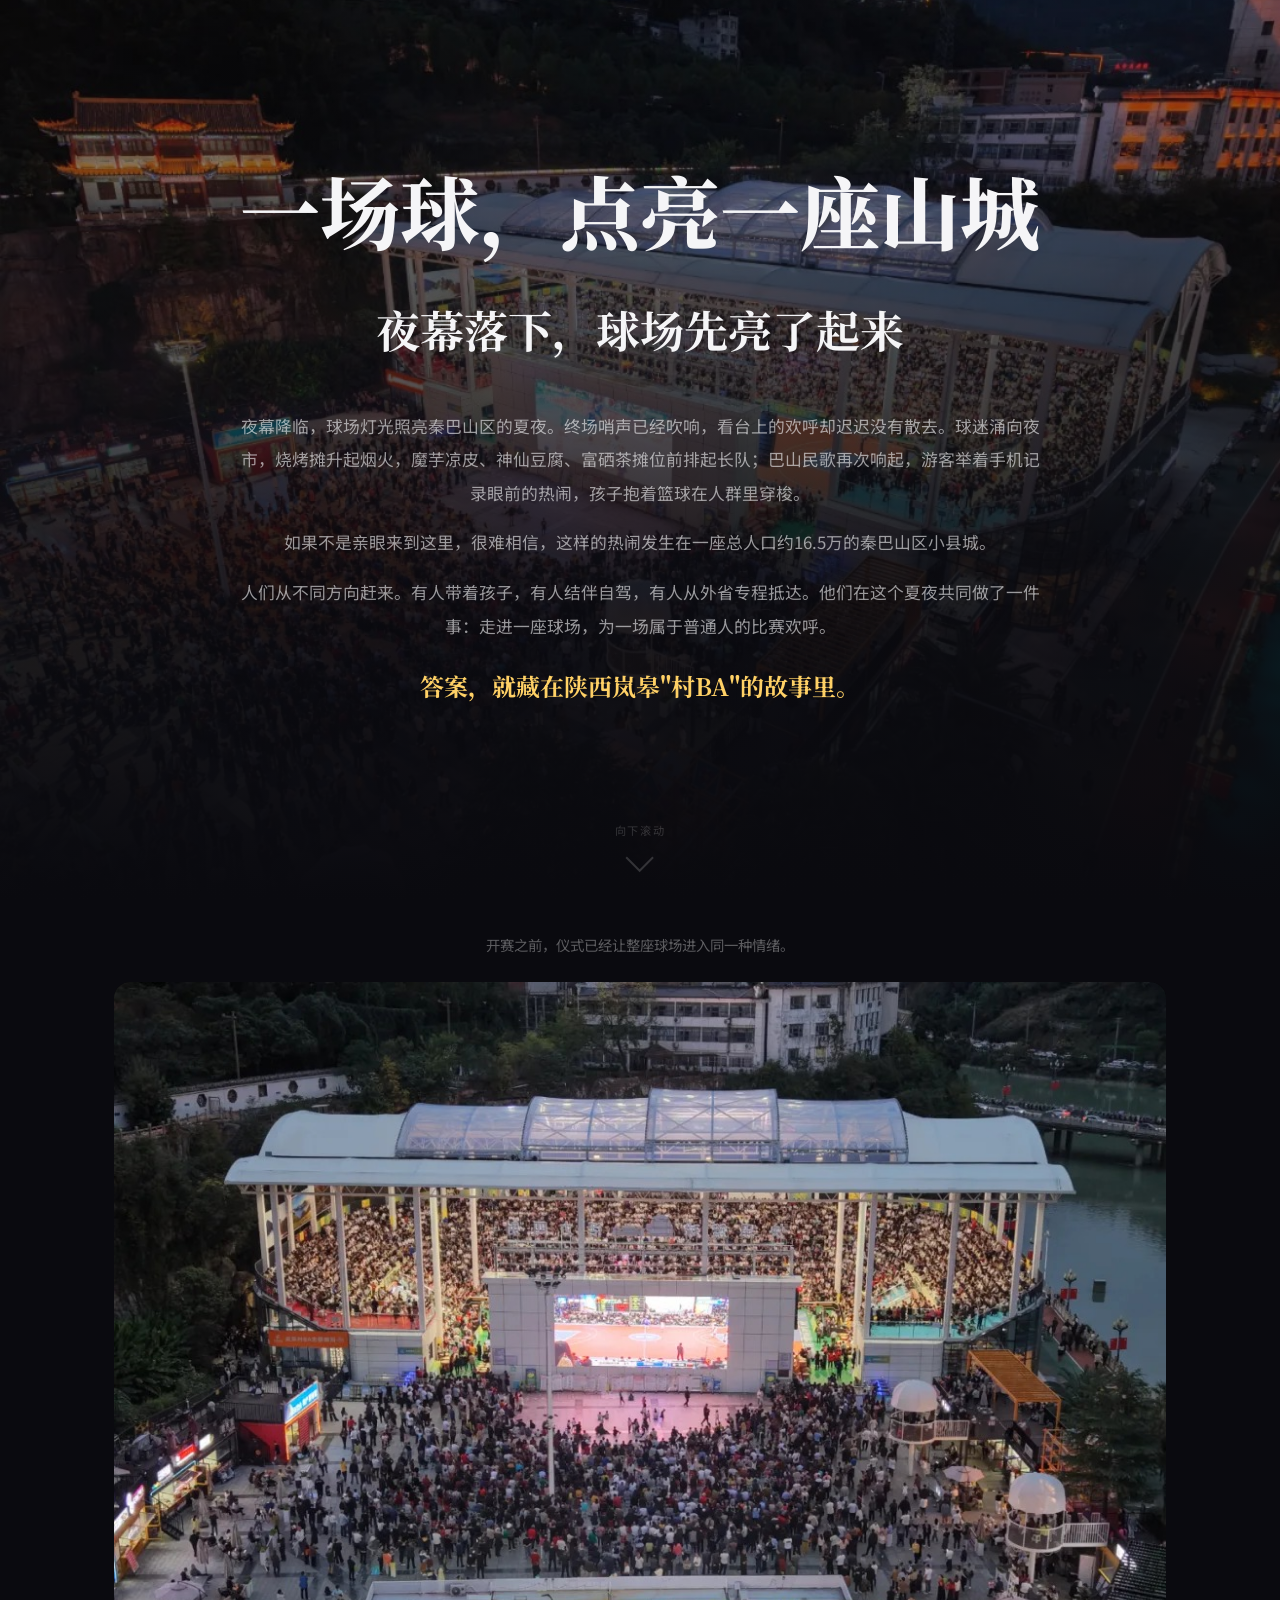
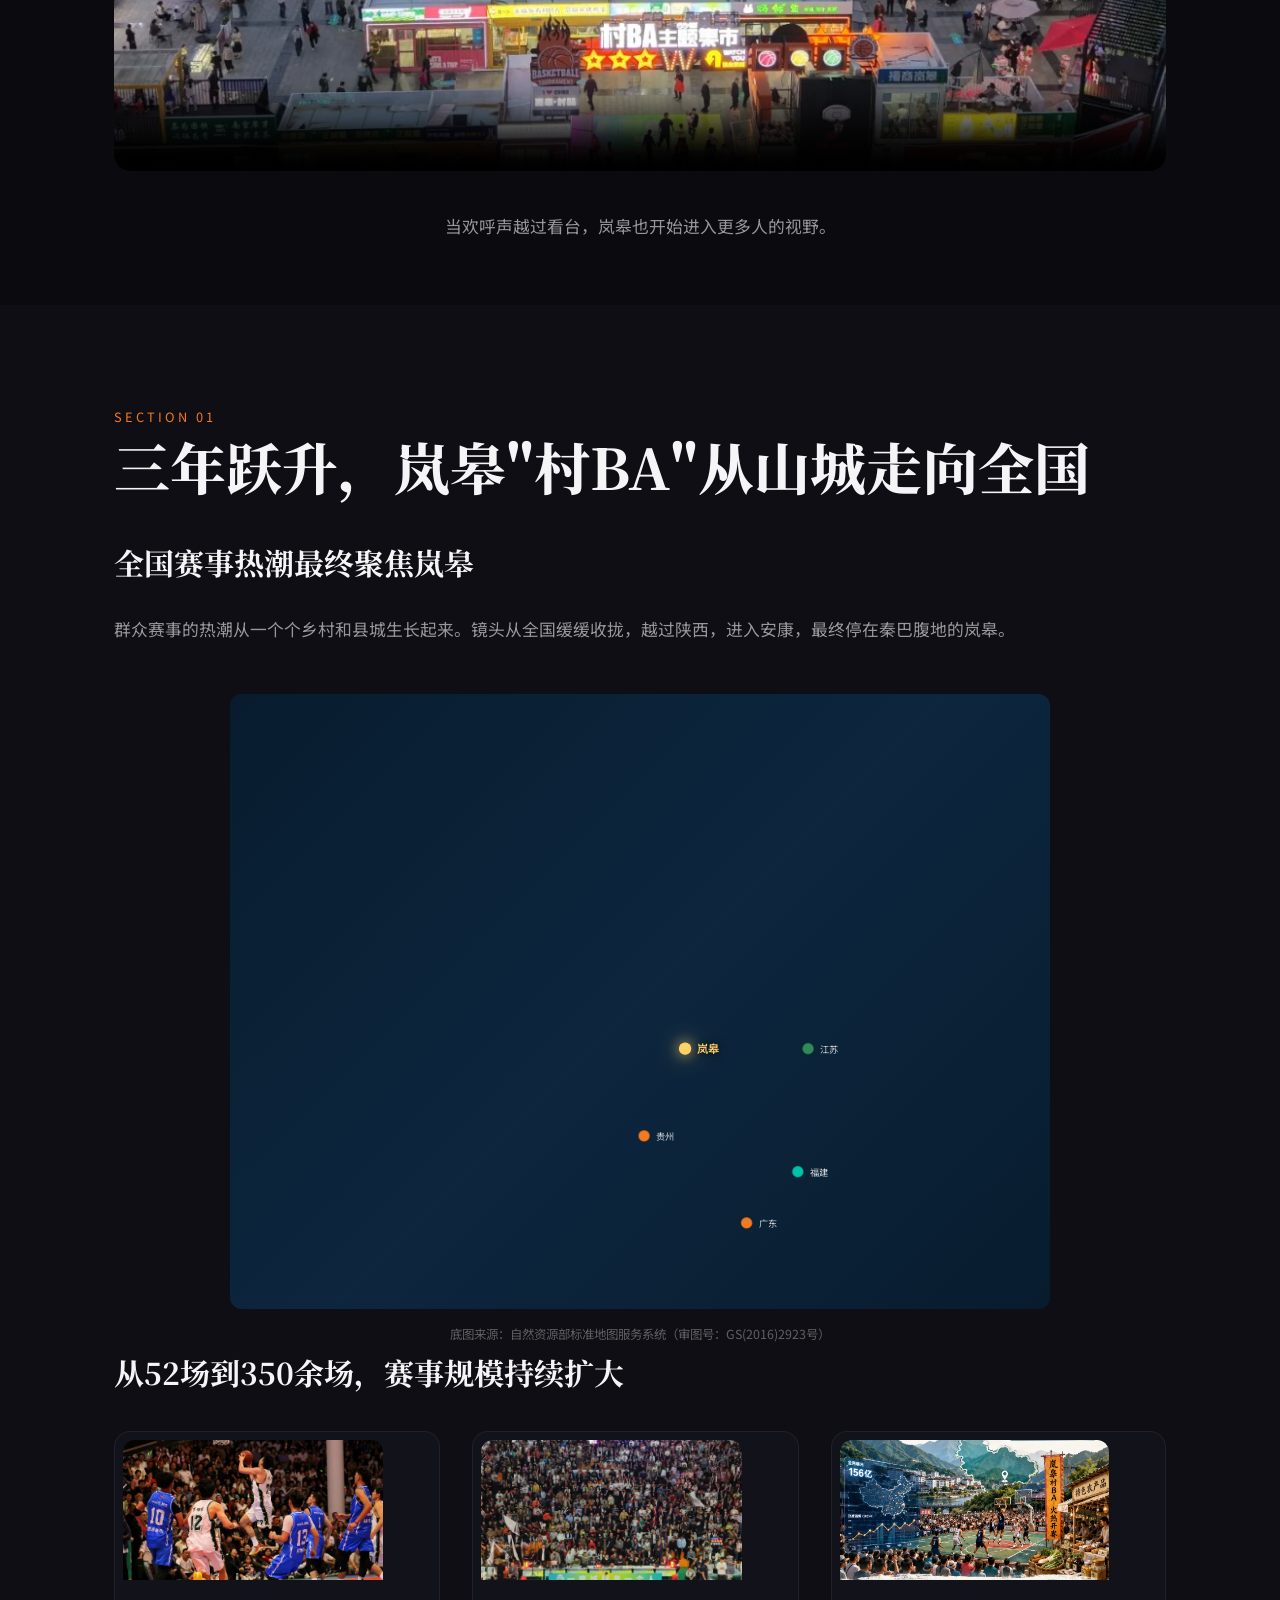
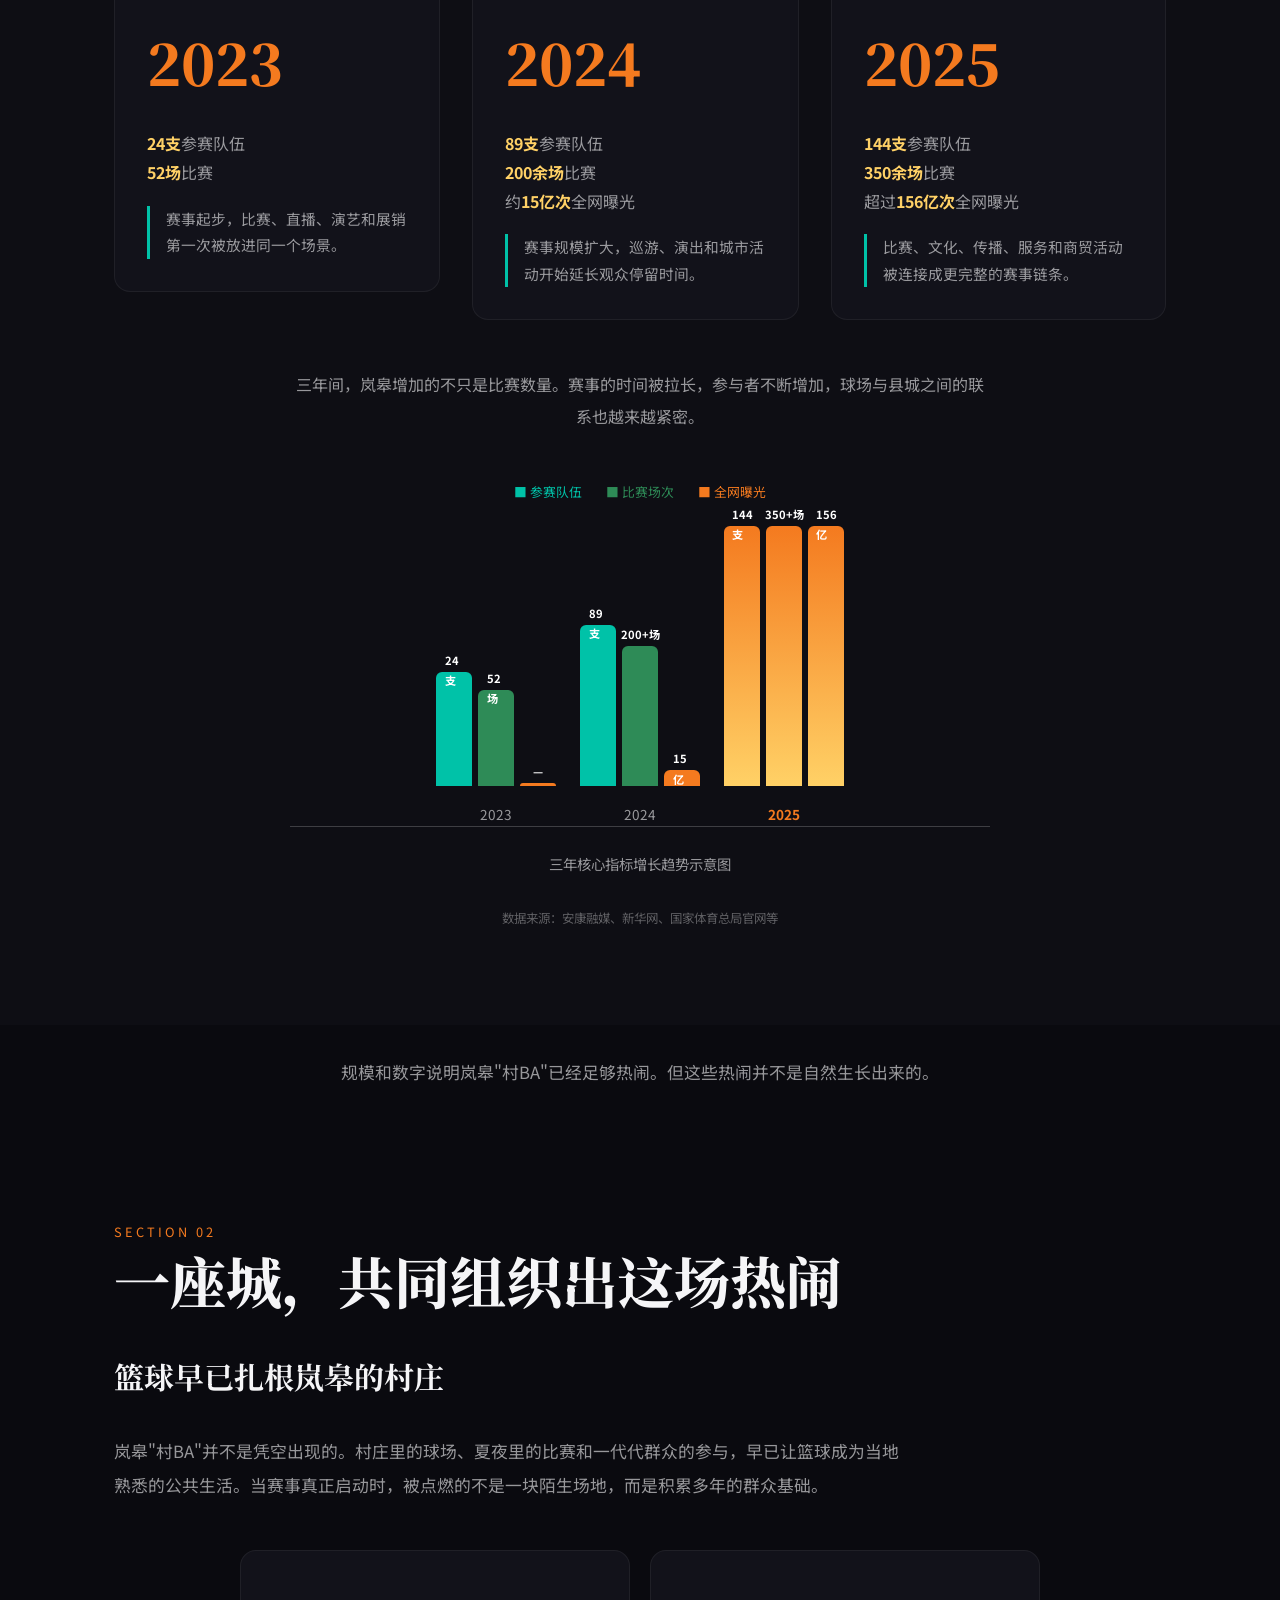
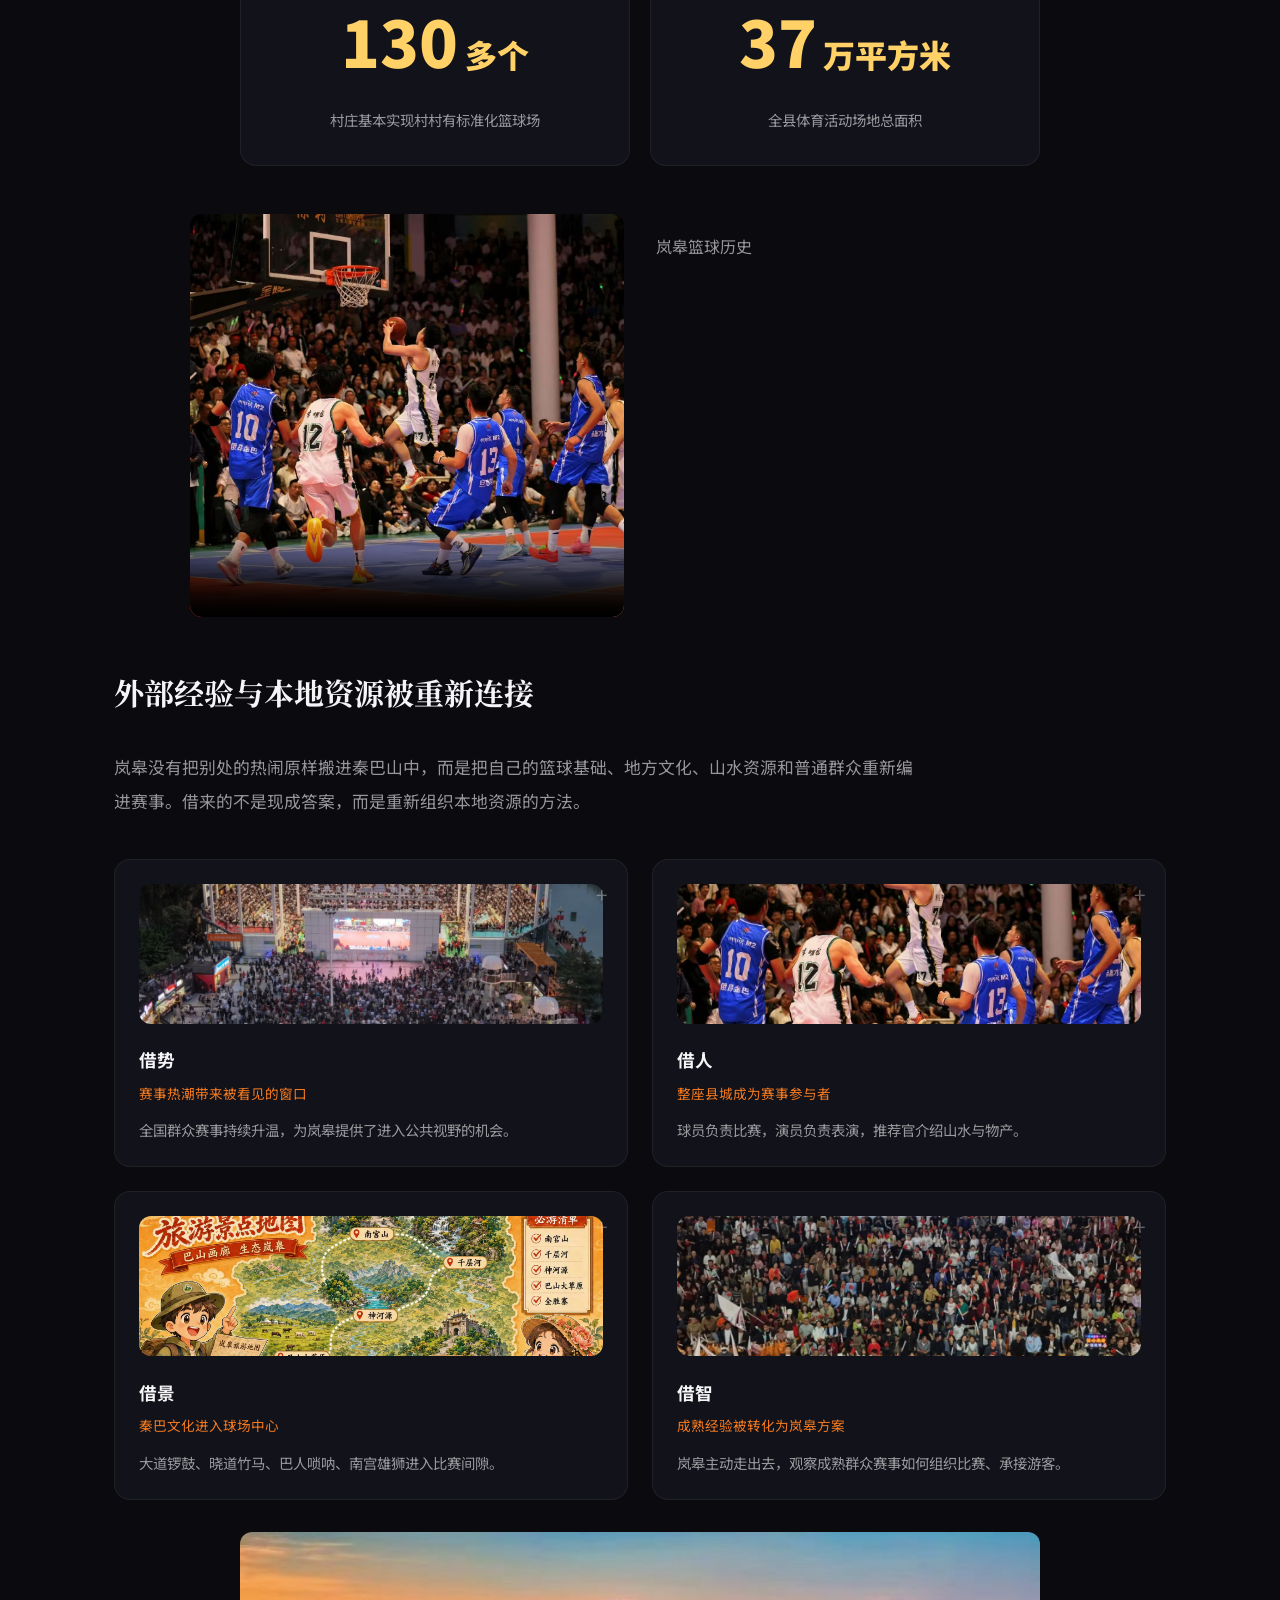
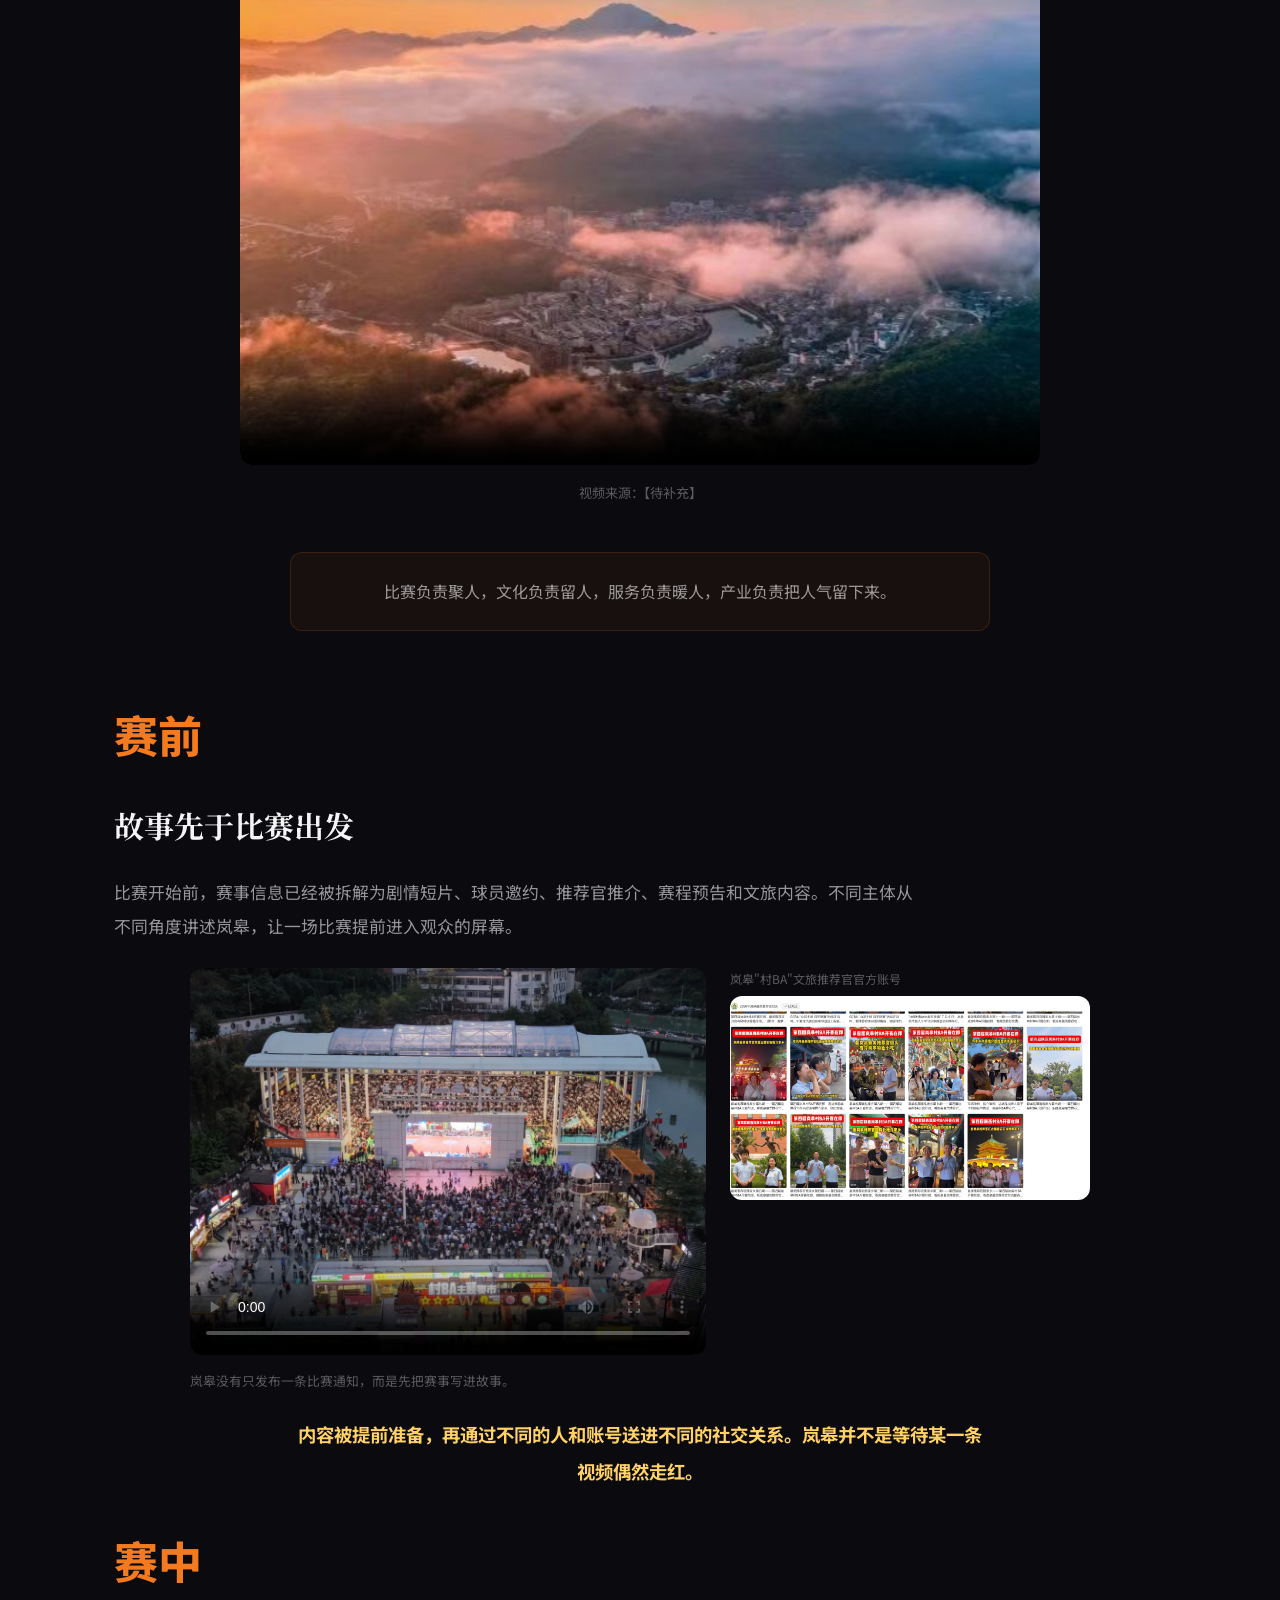
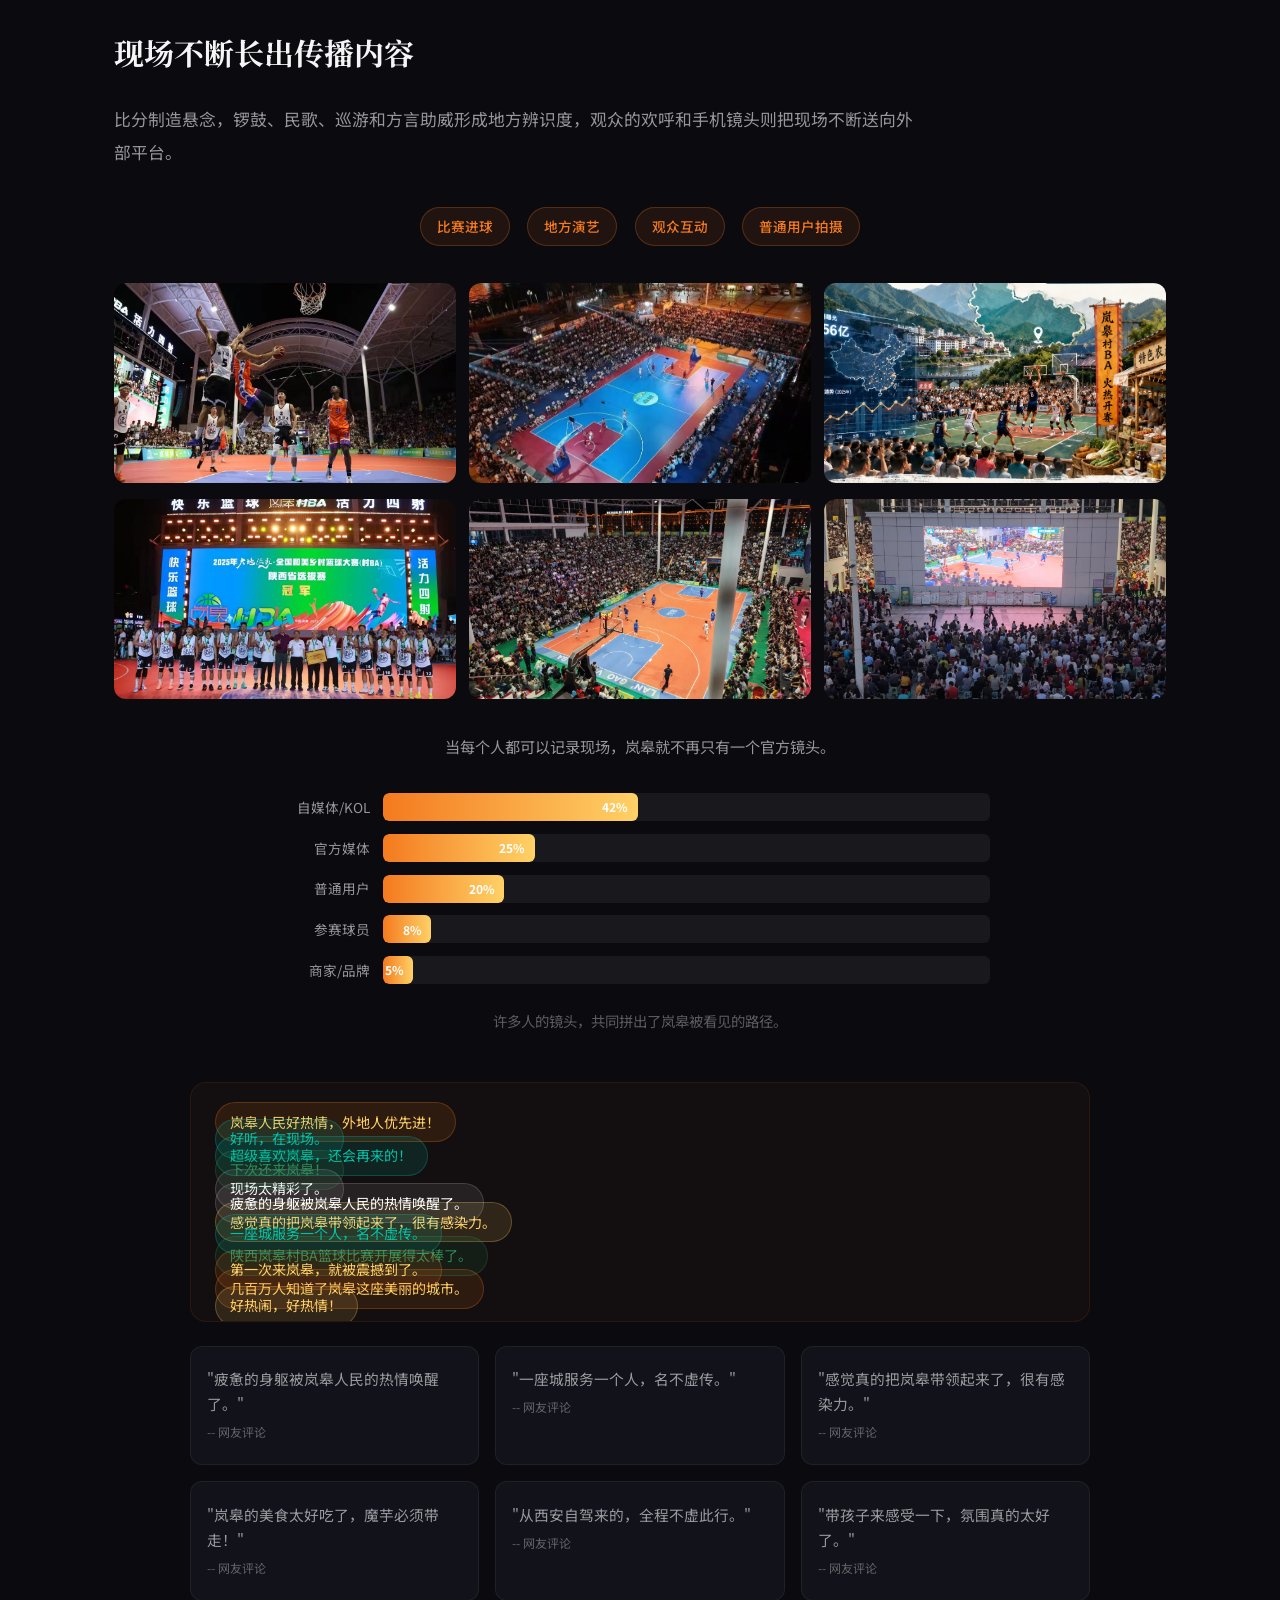
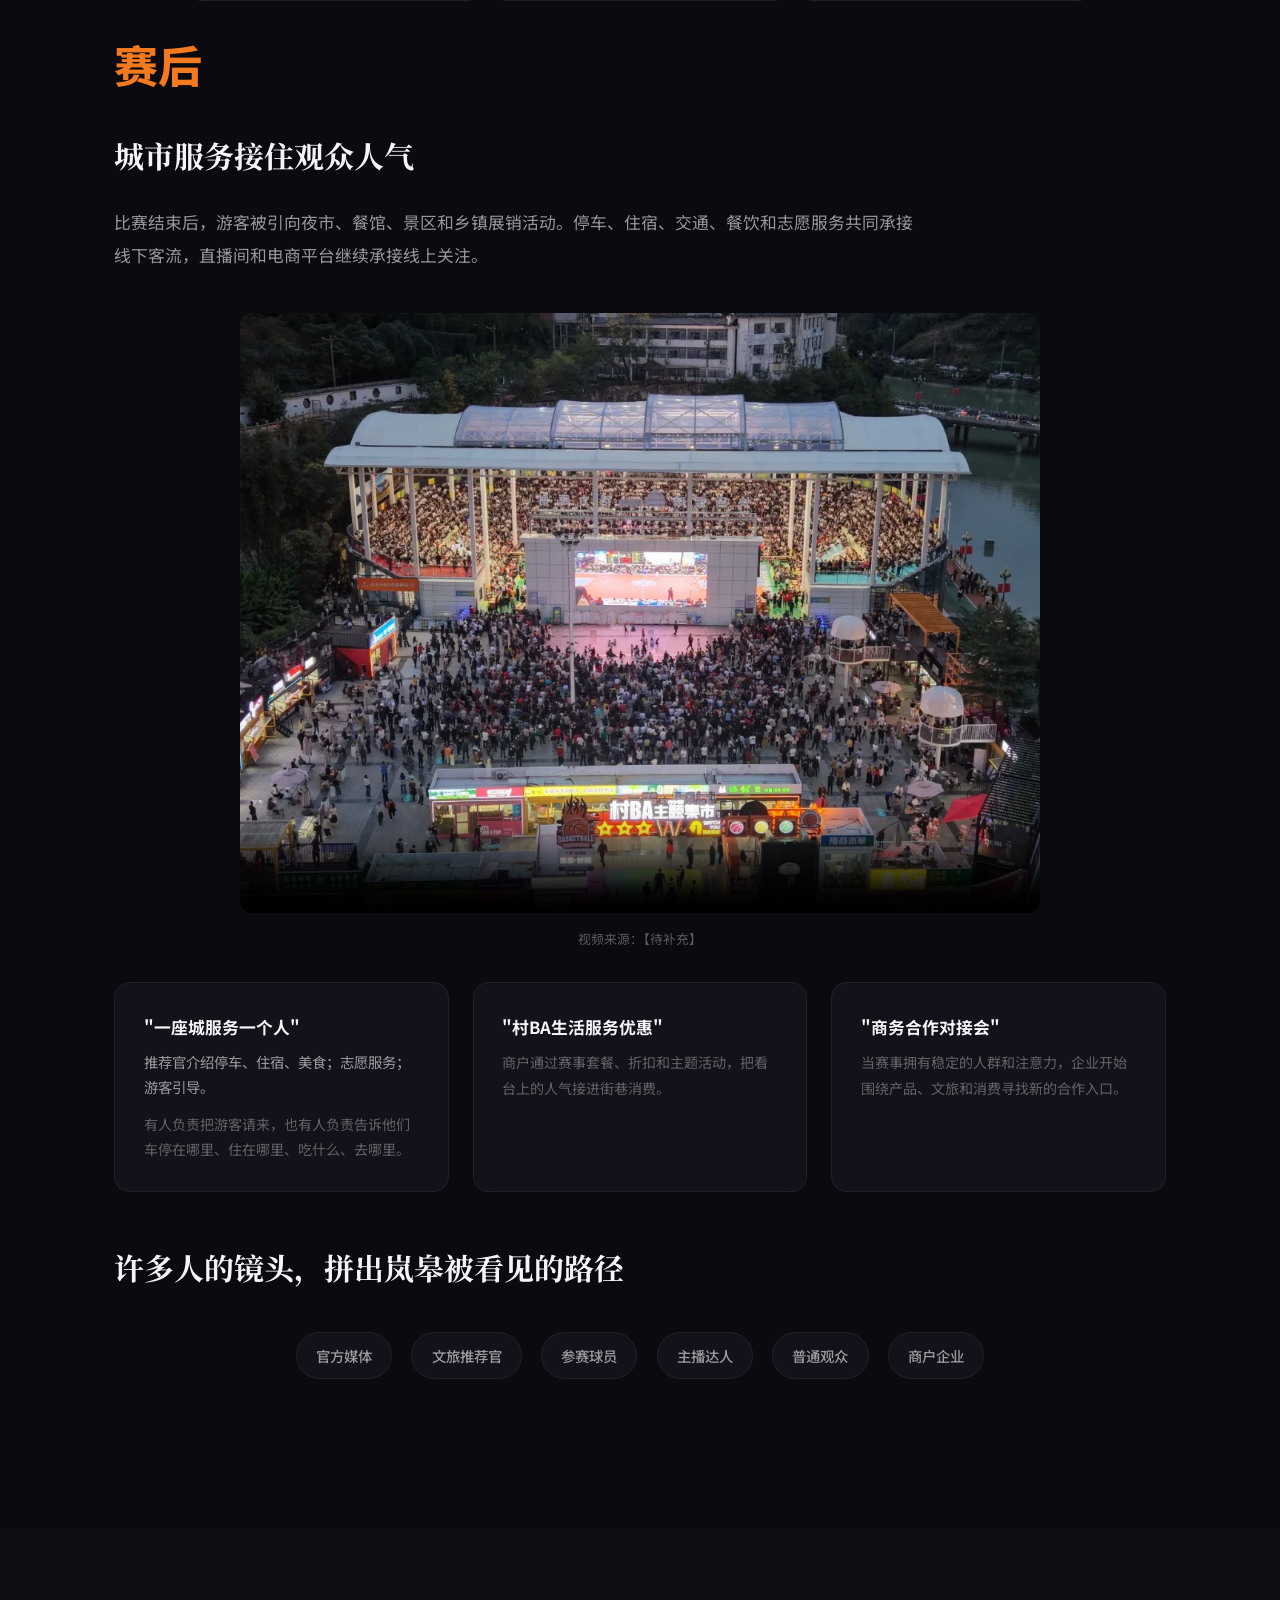
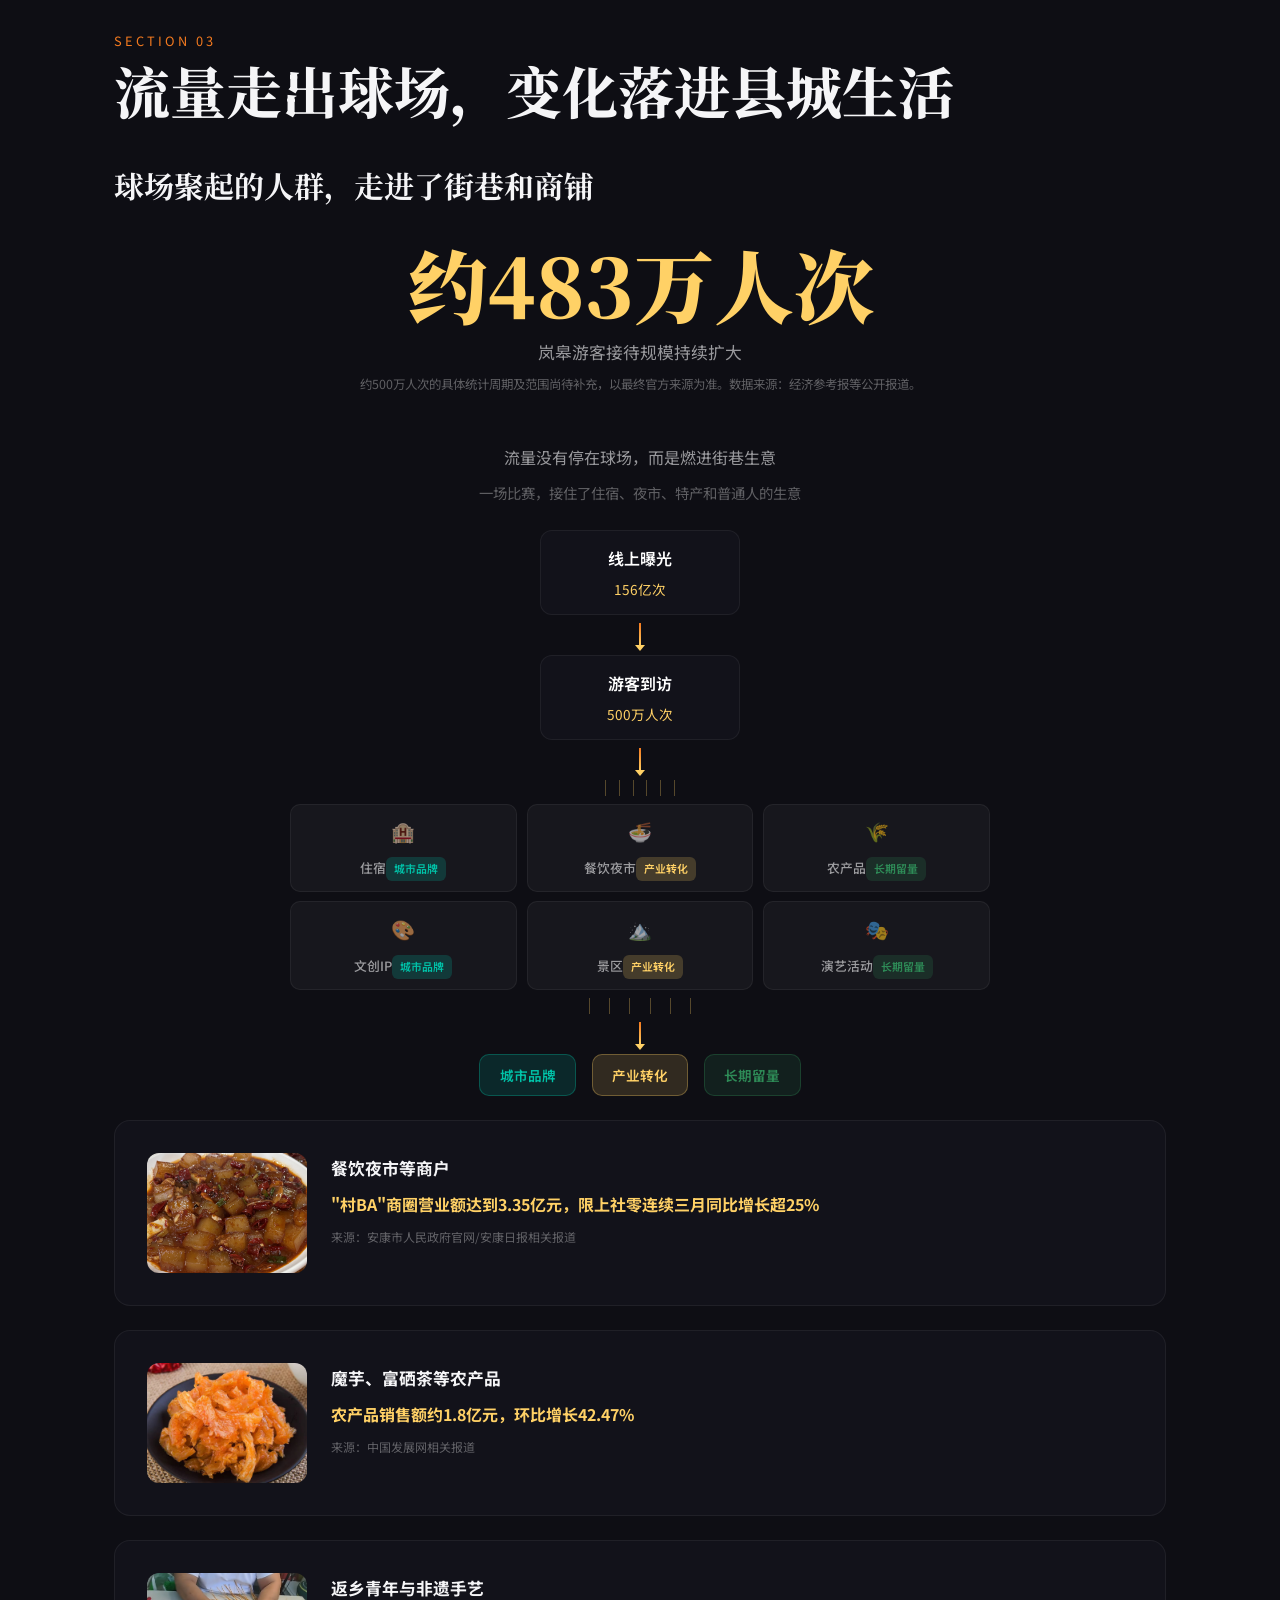
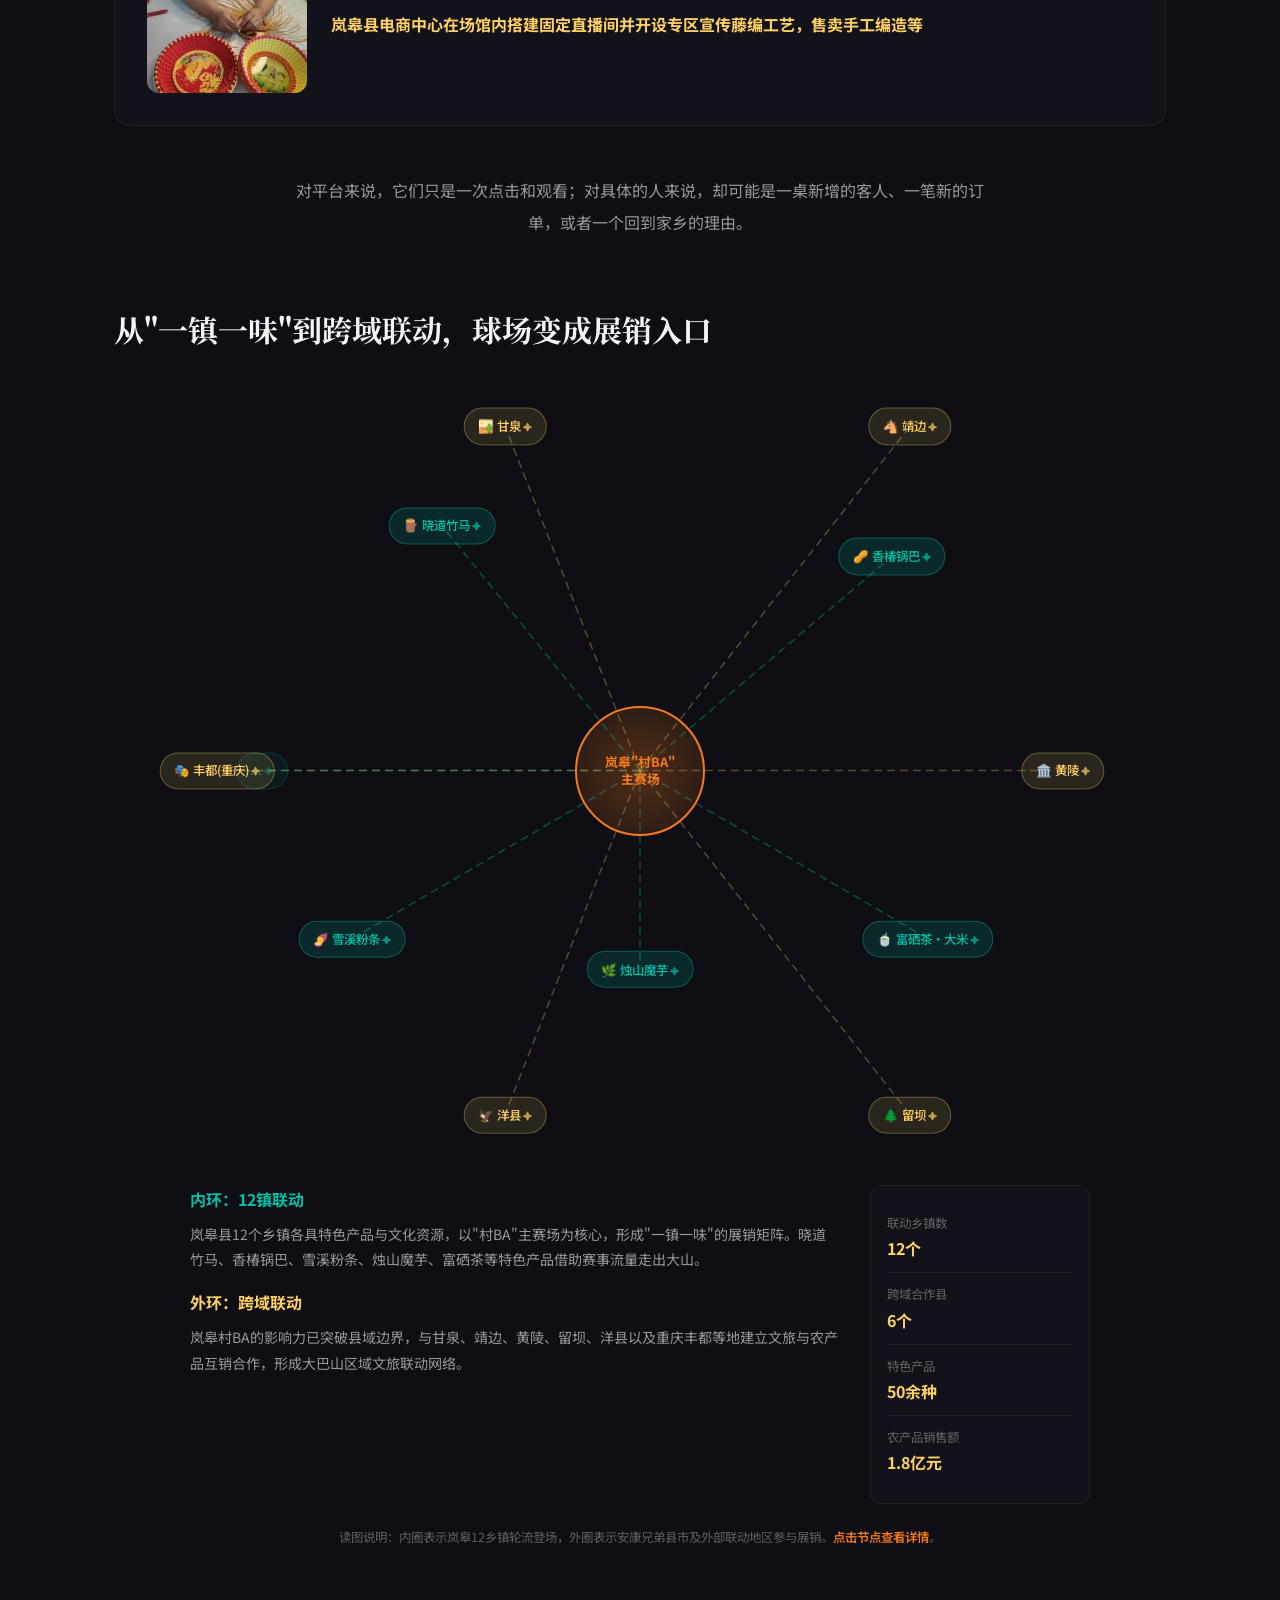
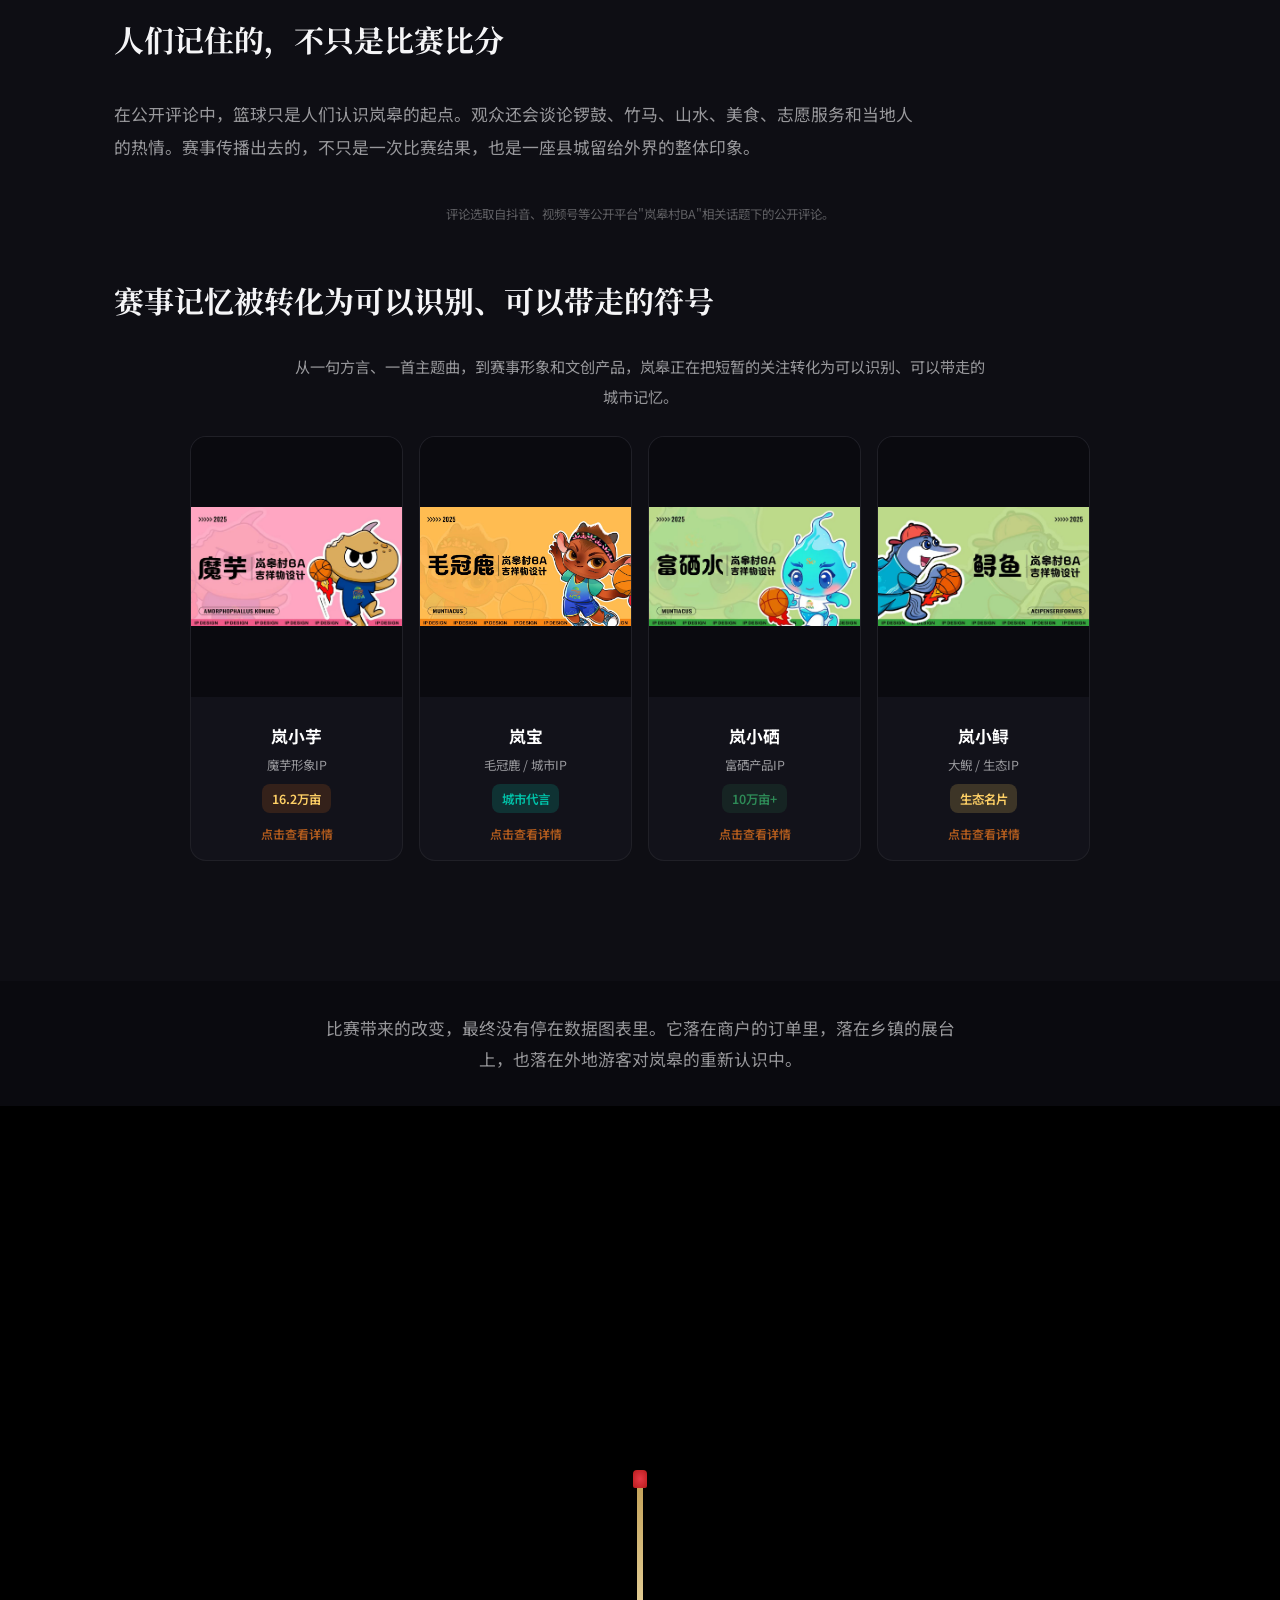
==== docs/index.html @ db694381 "fix: 贵州点再下移1.5%+IP卡片放大居中+点击查看详情+夜市图更换" ====
<!DOCTYPE html>
<html lang="zh-CN">
<head>
    <meta charset="UTF-8">
    <meta name="viewport" content="width=device-width, initial-scale=1.0">
    <title>一场球，点亮一座山城 — 岚皋"村BA"数据新闻</title>
    <link href="https://fonts.googleapis.com/css2?family=Noto+Sans+SC:wght@300;400;500;700;800;900&family=Noto+Serif+SC:wght@400;700;900&display=swap" rel="stylesheet">
    <style>
    :root {
        --bg-deep: #0A0A0F;
        --bg-section: #0E0E14;
        --surface-card: #12121A;
        --surface-border: rgba(255,255,255,0.06);
        --surface-text: #F5F5F7;
        --surface-text-secondary: rgba(245,245,247,0.6);
        --surface-text-muted: rgba(245,245,247,0.35);
        --color-primary: #F47A1F;
        --color-secondary: #FFD166;
        --color-accent: #00C2A8;
        --font-display: 'Noto Serif SC', serif;
        --font-body: 'Noto Sans SC', -apple-system, sans-serif;
    }
    * { margin: 0; padding: 0; box-sizing: border-box; }
    html { scroll-behavior: smooth; }
    body { background: var(--bg-deep); color: var(--surface-text); font-family: var(--font-body); line-height: 1.8; overflow-x: hidden; }

    /* ============ SCROLL REVEAL ============ */
    .reveal { opacity: 0; transform: translateY(30px); transition: opacity 0.8s ease, transform 0.8s ease; }
    .reveal.visible { opacity: 1; transform: translateY(0); }

    /* ============ SECTION CONTAINERS ============ */
    .content-section { max-width: 1100px; margin: 0 auto; padding: 6rem 1.5rem; }
    .section-label { font-size: 0.8rem; color: var(--color-primary); letter-spacing: 3px; text-transform: uppercase; margin-bottom: 1rem; }
    .section-title { font-family: var(--font-display); font-size: clamp(32px, 5vw, 56px); font-weight: 800; line-height: 1.3; margin-bottom: 2rem; color: var(--surface-text); font-style: normal; }
    .sub-title { font-family: var(--font-display); font-size: clamp(22px, 3vw, 30px); font-weight: 700; margin-bottom: 1.5rem; color: var(--surface-text); font-style: normal; }
    .stage-label { font-size: clamp(28px, 4vw, 44px); font-weight: 800; color: var(--color-primary); font-style: normal; }

    /* ============ DATA CARDS ============ */
    .data-card { background: var(--surface-card); border: 1px solid var(--surface-border); border-radius: 16px; padding: 2rem; text-align: center; }
    .data-card .stat-val { font-size: clamp(40px, 6vw, 64px); font-weight: 900; color: var(--color-secondary); font-style: normal; }
    .data-card .stat-label { font-size: 0.9rem; color: var(--surface-text-secondary); margin-top: 0.5rem; }

    /* ============ HERO NUMBER ============ */
    .hero-number { font-family: var(--font-display); font-weight: 900; line-height: 1; }

    /* ============ TREND BAR CHART ============ */
    .vbar-fill { border-radius: 6px 6px 0 0; height: 0; transition: height 1.5s cubic-bezier(0.22,0.61,0.36,1); }

    /* ============ VIDEO ============ */
    .section-video { border-radius: 16px; background: #000; }
    .section-video + .video-caption { text-align: center; font-size: 0.85rem; color: var(--surface-text-muted); margin-top: 0.8rem; }

    /* ============ BORROW CARDS (EXPANDABLE) ============ */
    .borrow-card { background: var(--surface-card); border: 1px solid var(--surface-border); border-radius: 16px; padding: 1.5rem; cursor: pointer; transition: all 0.3s ease; position: relative; overflow: hidden; }
    .borrow-card::after { content: '+'; position: absolute; top: 1rem; right: 1.2rem; font-size: 1.3rem; color: var(--surface-text-muted); transition: transform 0.3s ease; }
    .borrow-card.open::after { transform: rotate(45deg); }
    .borrow-card:hover { border-color: rgba(244,122,31,0.3); }
    .borrow-card h4 { font-size: 1.1rem; font-weight: 700; margin-bottom: 0.3rem; }
    .borrow-card .borrow-subtitle { font-size: 0.85rem; color: var(--color-primary); margin-bottom: 0.5rem; }
    .borrow-card .borrow-summary { font-size: 0.9rem; color: var(--surface-text-secondary); line-height: 1.7; }
    .borrow-card .borrow-detail { max-height: 0; overflow: hidden; transition: max-height 0.5s ease, padding 0.3s ease; font-size: 0.88rem; color: var(--surface-text-secondary); line-height: 1.8; }
    .borrow-card.open .borrow-detail { max-height: 300px; padding-top: 0.8rem; }
    .chart-container { position: relative; width: 100%; }
    .bar-chart { display: flex; flex-direction: column; gap: 0.8rem; }
    .bar-row { display: flex; align-items: center; gap: 0.8rem; }
    .bar-label { width: 80px; text-align: right; font-size: 0.85rem; color: var(--surface-text-secondary); flex-shrink: 0; }
    .bar-track { flex: 1; height: 28px; background: rgba(255,255,255,0.06); border-radius: 6px; overflow: hidden; }
    .bar-fill { height: 100%; width: 0; border-radius: 6px; background: linear-gradient(90deg, var(--color-primary), var(--color-secondary)); transition: width 1.2s cubic-bezier(0.22,0.61,0.36,1); display: flex; align-items: center; justify-content: flex-end; padding-right: 0.6rem; }
    .bar-percent { font-size: 0.75rem; font-weight: 700; color: #fff; white-space: nowrap; }
    .borrow-card h4 { font-size: 1.1rem; font-weight: 700; margin-bottom: 0.3rem; }
    .borrow-card .borrow-subtitle { font-size: 0.85rem; color: var(--color-primary); margin-bottom: 0.8rem; }

    /* ============ COMMENT CARDS ============ */
    .comment-card { background: var(--surface-card); border: 1px solid var(--surface-border); border-radius: 12px; padding: 1.5rem; }
    .comment-card .comment-text { font-size: 0.95rem; line-height: 1.7; margin-bottom: 0.8rem; }
    .comment-card .comment-meta { font-size: 0.75rem; color: var(--surface-text-muted); }

    /* ============ SERVICE CARDS (SECTION 02 POST-GAME) ============ */
    .service-card { background: var(--surface-card); border: 1px solid var(--surface-border); border-radius: 16px; padding: 1.8rem; }
    .service-card h4 { font-size: 1.05rem; font-weight: 700; margin-bottom: 0.5rem; color: var(--surface-text); }
    .service-card p { font-size: 0.9rem; color: var(--surface-text-secondary); line-height: 1.7; }

    /* ============ YEAR CARDS ============ */
    .year-card { background: var(--surface-card); border: 1px solid var(--surface-border); border-radius: 16px; padding: 2rem; }
    .year-card .year-num { font-family: var(--font-display); font-size: clamp(36px, 5vw, 56px); font-weight: 900; color: var(--color-primary); margin-bottom: 1rem; }
    .year-card .year-stat { font-size: 1rem; color: var(--surface-text-secondary); line-height: 1.8; }
    .year-card .year-stat strong { color: var(--color-secondary); font-weight: 700; }
    .year-card .year-judgment { margin-top: 1.2rem; font-size: 0.92rem; color: var(--surface-text-secondary); line-height: 1.8; border-left: 3px solid var(--color-accent); padding-left: 1rem; }

    /* ============ HERO SECTION ============ */
    .hero { position: relative; min-height: 100vh; display: flex; flex-direction: column; align-items: center; justify-content: center; padding: 4rem 2rem 6rem; text-align: center; overflow: hidden; }
    .hero-overlay { position: absolute; inset: 0; background: linear-gradient(180deg, rgba(10,10,15,0.3) 0%, rgba(10,10,15,0.85) 60%, var(--bg-deep) 100%); z-index: 1; }
    .hero-bg { position: absolute; inset: 0; background: url('assets/photos/night-panorama.jpg') center/cover no-repeat; z-index: 0; }
    .hero-content { position: relative; z-index: 2; max-width: 800px; }
    .hero-content .hero-title { font-family: var(--font-display); font-size: clamp(48px, 8vw, 80px); font-weight: 800; line-height: 1.2; margin-bottom: 2rem; color: var(--surface-text); font-style: normal; }
    .hero-content .hero-text { font-size: 1.05rem; color: var(--surface-text-secondary); line-height: 2; margin-bottom: 1.5rem; }
    .hero-content .hero-text p { margin-bottom: 1rem; }
    .hero-content .hero-emphasis { font-family: var(--font-display); font-size: clamp(18px, 2.5vw, 24px); font-weight: 700; color: var(--color-secondary); line-height: 1.6; }
    .scroll-indicator { position: absolute; bottom: 2rem; left: 50%; transform: translateX(-50%); display: flex; flex-direction: column; align-items: center; gap: 0.5rem; opacity: 0.5; animation: bounceDown 2s infinite; z-index: 2; }
    .scroll-indicator span { font-size: 0.7rem; letter-spacing: 0.15em; color: var(--surface-text-muted); }
    .scroll-arrow { width: 20px; height: 20px; border-right: 2px solid var(--surface-text-muted); border-bottom: 2px solid var(--surface-text-muted); transform: rotate(45deg); }
    @keyframes bounceDown { 0%, 100% { transform: translateX(-50%) translateY(0); } 50% { transform: translateX(-50%) translateY(10px); } }

    /* ============ MAP SECTION ============ */
    .map-stage { position: relative; max-width: 820px; margin: 0 auto; aspect-ratio: 4/3; overflow: hidden; border-radius: 12px; background: #0a1e33; }
    .map-base { position: absolute; inset: 0; background-image: url('assets/photos/china-map.jpg'); background-size: 113% auto; background-repeat: no-repeat; background-position: 30% 33%; filter: brightness(0.35) saturate(0.5) sepia(0.3) hue-rotate(190deg); }
    .map-overlay { position: absolute; inset: 0; background: linear-gradient(135deg, rgba(7,27,44,0.75) 0%, rgba(15,45,71,0.55) 50%, rgba(7,27,44,0.75) 100%); pointer-events: none; }
    .ev-dots-layer { position: absolute; inset: 0; width: 100%; height: 100%; z-index: 2; transform: translate(-2%, 6%); pointer-events: none; }
    .ev-dot { display: block; }
    .ev-dot .ev-pulse { animation: evPulse 2.5s ease-in-out infinite; }
    @keyframes evPulse { 0%, 100% { r: 5; opacity: 0.6; } 50% { r: 10; opacity: 0; } }
    .ev-dot.langao-dot .ev-core { fill: #FFD166 !important; filter: drop-shadow(0 0 6px rgba(255,209,102,0.8)) drop-shadow(0 0 12px rgba(255,209,102,0.4)); }
    .ev-dot.langao-dot .ev-ring1 { animation: langaoRing 2s ease-out infinite; }
    .ev-dot.langao-dot .ev-ring2 { animation: langaoRing 2s ease-out infinite 0.6s; }
    .ev-dot.langao-dot .ev-ring3 { animation: langaoRing 2s ease-out infinite 1.2s; }
    @keyframes langaoRing { 0% { r: 6; opacity: 0.8; stroke-width: 2.5; } 100% { r: 28; opacity: 0; stroke-width: 0.5; } }
    .ev-label { font-family: var(--font-body); font-size: 9px; fill: rgba(255,255,255,0.8); pointer-events: none; white-space: nowrap; }
    .langao-dot .ev-label { font-size: 11px; fill: #FFD166; font-weight: 600; filter: drop-shadow(0 0 4px rgba(0,0,0,0.9)); }

    /* ============ CONTENT TAGS ============ */
    .content-tag { display: inline-block; padding: 0.4rem 1rem; border-radius: 20px; font-size: 0.85rem; font-weight: 500; background: rgba(244,122,31,0.1); border: 1px solid rgba(244,122,31,0.25); color: var(--color-primary); margin: 0.3rem; }

    /* ============ IP AVATAR ============ */
    .ip-avatar { width: 60px; height: 60px; border-radius: 50%; object-fit: contain; display: block; }

    /* ============ MASCOT CARDS (EXPANDABLE) ============ */
    .mascot-card { background: var(--surface-card); border: 1px solid var(--surface-border); border-radius: 16px; overflow: hidden; cursor: pointer; transition: all 0.3s ease; }
    .mascot-card:hover { transform: translateY(-4px); box-shadow: 0 8px 30px rgba(0,0,0,0.3); }
    .mascot-card img { width: 100%; height: 260px; object-fit: contain; object-position: center; background: var(--bg-deep); }
    .mascot-card .mascot-info { padding: 1rem 1.2rem; position: relative; }
    .mascot-card .mascot-name { font-weight: 700; font-size: 1.05rem; color: #fff; }
    .mascot-card .mascot-tag { font-size: 0.78rem; color: var(--surface-text-secondary); margin-top: 0.2rem; }
    .mascot-card .mascot-stat { display: inline-block; margin-top: 0.5rem; padding: 0.2rem 0.6rem; border-radius: 8px; font-size: 0.78rem; font-weight: 600; }
    .mascot-card:nth-child(1) .mascot-stat { background: rgba(244,122,31,0.15); color: var(--color-secondary); }
    .mascot-card:nth-child(2) .mascot-stat { background: rgba(0,194,168,0.18); color: var(--color-accent); }
    .mascot-card:nth-child(3) .mascot-stat { background: rgba(46,139,87,0.15); color: #2E8B57; }
    .mascot-card:nth-child(4) .mascot-stat { background: rgba(255,209,102,0.18); color: var(--color-secondary); }
    .mascot-card .mascot-click-hint { display: block; text-align: center; font-size: 0.75rem; color: var(--color-primary); font-weight: 600; margin-top: 0.6rem; opacity: 0.7; transition: opacity 0.3s; }
    .mascot-card:hover .mascot-click-hint { opacity: 1; }
    .mascot-detail { max-height: 0; overflow: hidden; transition: max-height 0.5s ease; font-size: 0.88rem; color: var(--surface-text-secondary); line-height: 1.8; }
    .mascot-detail.open { max-height: 200px; padding: 0 1.2rem 1rem; }

    /* ============ RADIATION MAP ============ */
    .radiation-map { max-width: 900px; margin: 0 auto; position: relative; aspect-ratio: 1 / 0.85; }
    .radiation-center { position: absolute; top: 50%; left: 50%; transform: translate(-50%, -50%); width: 130px; height: 130px; background: radial-gradient(circle, rgba(244,122,31,0.3), rgba(244,122,31,0.08)); border: 2px solid var(--color-primary); border-radius: 50%; display: flex; align-items: center; justify-content: center; text-align: center; z-index: 5; animation: pulseGlow 2.5s ease-in-out infinite; }
    .radiation-center span { font-size: 0.8rem; font-weight: 700; color: var(--color-primary); line-height: 1.3; }
    @keyframes pulseGlow { 0%, 100% { box-shadow: 0 0 20px rgba(244,122,31,0.3); } 50% { box-shadow: 0 0 40px rgba(244,122,31,0.55), 0 0 60px rgba(244,122,31,0.2); } }
    .radiation-lines { position: absolute; top: 0; left: 0; width: 100%; height: 100%; z-index: 1; pointer-events: none; }
    .radiation-lines line { stroke-dasharray: 8 5; animation: dashFlow 1.5s linear infinite; }
    @keyframes dashFlow { 0% { stroke-dashoffset: 0; } 100% { stroke-dashoffset: -26; } }
    .inner-ring-node, .outer-ring-node { position: absolute; z-index: 3; padding: 0.4rem 0.8rem; border-radius: 20px; font-size: 0.78rem; font-weight: 500; cursor: pointer; transition: all 0.3s ease; white-space: nowrap; }
    .inner-ring-node { background: rgba(0,194,168,0.15); color: var(--color-accent); border: 1px solid rgba(0,194,168,0.35); }
    .inner-ring-node:hover { background: rgba(0,194,168,0.3); box-shadow: 0 0 15px rgba(0,194,168,0.4); }
    .inner-ring-node::after, .outer-ring-node::after { content: " \2726"; font-size: 0.6rem; opacity: 0.7; }
    .inner-ring-node:hover::after, .outer-ring-node:hover::after { opacity: 1; }
    .outer-ring-node { background: rgba(255,209,102,0.12); color: var(--color-secondary); border: 1px solid rgba(255,209,102,0.3); }
    .outer-ring-node:hover { background: rgba(255,209,102,0.25); box-shadow: 0 0 15px rgba(255,209,102,0.4); }
    .radiation-tooltip { position: absolute; background: rgba(7,27,44,0.95); border: 1px solid rgba(255,255,255,0.15); border-radius: 10px; padding: 0.8rem 1rem; font-size: 0.82rem; color: var(--surface-text-secondary); max-width: 220px; pointer-events: none; opacity: 0; transition: opacity 0.3s ease; z-index: 20; line-height: 1.6; }
    .radiation-tooltip.show { opacity: 1; }

    /* ============ SPREAD NODES ============ */
    .spread-node { display: inline-block; padding: 0.6rem 1.2rem; border-radius: 24px; font-size: 0.9rem; font-weight: 500; margin: 0.35rem; background: var(--surface-card); border: 1px solid var(--surface-border); color: var(--surface-text-secondary); }

    /* ============ ECONOMY CASE CARD ============ */
    .econ-card { background: var(--surface-card); border: 1px solid var(--surface-border); border-radius: 16px; padding: 2rem; display: flex; gap: 1.5rem; align-items: flex-start; }
    .econ-card img { width: 160px; height: 120px; object-fit: cover; border-radius: 12px; flex-shrink: 0; }
    .econ-card .econ-body { flex: 1; }
    .econ-card .econ-body h4 { font-size: 1.05rem; font-weight: 700; margin-bottom: 0.4rem; }
    .econ-card .econ-body .econ-data { font-size: 1rem; font-weight: 700; color: var(--color-secondary); margin-bottom: 0.5rem; }
    .econ-card .econ-body .econ-source { font-size: 0.75rem; color: var(--surface-text-muted); }

    /* ============ FOOTNOTE ============ */
    .footnote { font-size: 0.78rem; color: var(--surface-text-muted); line-height: 1.6; }

    /* ============ TRANSITION LINE ============ */
    .section-transition { text-align: center; font-size: 1.05rem; color: var(--surface-text-secondary); max-width: 700px; margin: 0 auto; padding: 2rem 1.5rem; line-height: 1.8; }

    /* ============ SECTION BG ============ */
    .section-bg-dark { background: var(--bg-section); }
    .section-bg-deep { background: var(--bg-deep); }

    /* ============ ENDING SECTION ============ */
    .ending-section { min-height: 100vh; padding: 0; background: #000; display: flex; flex-direction: column; align-items: center; justify-content: center; position: relative; overflow: visible; }
    .ending-section .matchstick-container { position: relative; width: 100%; height: 100vh; overflow: visible; }
    .ending-bg { position: absolute; inset: 0; background: url('assets/photos/night-panorama.jpg') center/cover no-repeat; opacity: 0; transition: opacity 3s ease; z-index: 0; }
    .ending-bg.visible { opacity: 0.25; }
    .matchstick { position: absolute; z-index: 10; top: 50%; left: 50%; transform: translate(-50%, -50%); width: 6px; height: 140px; background: linear-gradient(to bottom, #c4a35a, #e8d5a0); border-radius: 2px; transition: opacity 0.8s ease; }
    .matchstick::before { content: ''; position: absolute; top: -16px; left: 50%; transform: translateX(-50%); width: 14px; height: 18px; background: radial-gradient(ellipse, #e63946, #b71c1c); border-radius: 4px 4px 2px 2px; }
    .glow-orb { position: absolute; top: 50%; left: 50%; transform: translate(-50%, -50%); width: 0; height: 0; border-radius: 50%; background: radial-gradient(circle, rgba(255,209,102,0.95) 0%, rgba(244,122,31,0.6) 25%, rgba(230,57,70,0.3) 45%, rgba(255,150,50,0.1) 65%, transparent 100%); box-shadow: 0 0 80px rgba(244,122,31,0.5), 0 0 160px rgba(255,209,102,0.3); z-index: 5; opacity: 0; transition: width 2s ease, height 2s ease, opacity 1s ease; pointer-events: none; }
    .glow-orb.active { width: 200px; height: 200px; opacity: 1; animation: orbPulse 3s ease-in-out infinite; }
    @keyframes orbPulse { 0%, 100% { box-shadow: 0 0 80px rgba(244,122,31,0.5), 0 0 160px rgba(255,209,102,0.3); transform: translate(-50%, -50%) scale(1); } 50% { box-shadow: 0 0 100px rgba(244,122,31,0.6), 0 0 200px rgba(255,209,102,0.35); transform: translate(-50%, -50%) scale(1.05); } }
    .orbit-text { position: absolute; top: 50%; left: 50%; transform: translate(-50%, -50%); width: 90vw; height: 90vh; z-index: 8; pointer-events: none; }
    .orbit-text .orbit-item { position: absolute; opacity: 0; transition: opacity 1.5s ease, transform 1.5s ease; }
    .orbit-text .orbit-item.visible { opacity: 1; }
    .orbit-text .orbit-title { top: 8%; left: 50%; transform: translateX(-50%); font-family: var(--font-display); font-size: clamp(1.6rem, 3.5vw, 2.8rem); font-weight: 700; color: #fff; text-align: center; text-shadow: 0 2px 30px rgba(244,122,31,0.6), 0 0 60px rgba(255,209,102,0.3); }
    .orbit-text .orbit-title.visible { transform: translateX(-50%) translateY(0); }
    .orbit-text .orbit-left-1 { top: 28%; left: 5%; font-size: clamp(0.75rem, 1.2vw, 0.95rem); color: rgba(255,255,255,0.7); max-width: 280px; line-height: 1.8; text-shadow: 0 1px 10px rgba(244,122,31,0.4); }
    .orbit-text .orbit-left-1.visible { transform: translateX(0); }
    .orbit-text .orbit-right-1 { top: 55%; right: 5%; font-size: clamp(0.75rem, 1.2vw, 0.95rem); color: rgba(255,255,255,0.6); max-width: 280px; line-height: 1.8; text-align: right; text-shadow: 0 1px 10px rgba(244,122,31,0.4); }
    .orbit-text .orbit-right-1.visible { transform: translateX(0); }
    .orbit-text .orbit-final { bottom: 12%; left: 50%; transform: translateX(-50%); font-family: var(--font-display); font-size: clamp(1.1rem, 2.2vw, 1.6rem); font-weight: 600; color: var(--color-primary); text-align: center; text-shadow: 0 2px 15px rgba(244,122,31,0.4); }
    .orbit-text .orbit-final.visible { transform: translateX(-50%) translateY(0); }
    .spark-container { position: absolute; top: 50%; left: 50%; transform: translate(-50%, -50%); z-index: 12; pointer-events: none; }
    .spark { position: absolute; width: 4px; height: 4px; background: #FFD166; border-radius: 50%; animation: sparkFly 0.6s ease-out forwards; }
    @keyframes sparkFly { 0% { opacity: 1; transform: translate(0,0) scale(1); } 100% { opacity: 0; transform: translate(var(--sx), var(--sy)) scale(0); } }
    .ending-source { position: absolute; bottom: 0; left: 0; width: 100%; padding: 2rem 1.5rem; background: rgba(0,0,0,0.7); z-index: 6; text-align: center; opacity: 0; transition: opacity 1s ease; }
    .ending-source.visible { opacity: 1; }
    .ending-source p { font-size: 0.72rem; color: rgba(255,255,255,0.4); line-height: 1.8; }

    /* ============ RESPONSIVE ============ */
    .grid-3 { display: grid; grid-template-columns: repeat(3, 1fr); gap: 1.5rem; }
    .grid-4 { display: grid; grid-template-columns: repeat(4, 1fr); gap: 1.5rem; }
    .grid-2 { display: grid; grid-template-columns: repeat(2, 1fr); gap: 1.25rem; }
    .timeline-3 { display: flex; gap: 2rem; align-items: flex-start; }
    .flex-video-data { display: grid; grid-template-columns: 1fr 1fr; gap: 2rem; align-items: start; }

    @media (max-width: 768px) {
        .content-section { padding: 4rem 1rem; }
        .grid-3 { grid-template-columns: 1fr !important; }
        .grid-4 { grid-template-columns: 1fr 1fr !important; }
        .timeline-3 { flex-direction: column !important; }
        .flex-video-data { grid-template-columns: 1fr !important; }
        .econ-card { flex-direction: column; }
        .econ-card img { width: 100%; height: 180px; }
        .hero-content .hero-title { font-size: clamp(48px, 10vw, 80px); }
        .mascot-card { break-inside: avoid; }
    }
    @media (max-width: 480px) {
        .grid-4 { grid-template-columns: 1fr !important; }
        .grid-2 { grid-template-columns: 1fr !important; }
    }
    </style>
</head>
<body>

<!-- =============================================
     总标题 + 引子
     ============================================= -->
<header class="hero" id="hero">
    <div class="hero-bg"></div>
    <div class="hero-overlay"></div>
    <div class="hero-content reveal">
        <h1 class="hero-title">一场球，点亮一座山城</h1>
        <h2 style="font-family:var(--font-display); font-size:clamp(28px,4vw,44px); font-weight:700; color:var(--surface-text); margin-bottom:2.5rem; font-style:normal;">夜幕落下，球场先亮了起来</h2>
        <div class="hero-text">
            <p>夜幕降临，球场灯光照亮秦巴山区的夏夜。终场哨声已经吹响，看台上的欢呼却迟迟没有散去。球迷涌向夜市，烧烤摊升起烟火，魔芋凉皮、神仙豆腐、富硒茶摊位前排起长队；巴山民歌再次响起，游客举着手机记录眼前的热闹，孩子抱着篮球在人群里穿梭。</p>
            <p>如果不是亲眼来到这里，很难相信，这样的热闹发生在一座总人口约16.5万的秦巴山区小县城。</p>
            <p>人们从不同方向赶来。有人带着孩子，有人结伴自驾，有人从外省专程抵达。他们在这个夏夜共同做了一件事：走进一座球场，为一场属于普通人的比赛欢呼。</p>
        </div>
        <div class="hero-emphasis">答案，就藏在陕西岚皋"村BA"的故事里。</div>
    </div>
    <div class="scroll-indicator">
        <span>向下滚动</span>
        <div class="scroll-arrow"></div>
    </div>
</header>

<!-- 引子视频 -->
<section style="background:var(--bg-deep); padding:2rem 1.5rem 4rem;">
    <div class="content-section" style="padding-top:0; padding-bottom:0;">
        <p class="reveal" style="text-align:center; font-size:0.9rem; color:var(--surface-text-muted); margin-bottom:1.5rem;">开赛之前，仪式已经让整座球场进入同一种情绪。</p>
        <video id="videoCeremony" class="section-video reveal" controls playsinline preload="metadata"
               poster="assets/photos/cunba-panorama.jpg"
               style="width:100%; max-width:1100px; margin:0 auto; display:block; border-radius:16px; background:#000;">
            <source src="assets/cunba-scene.mp4" type="video/mp4">
        </video>
        <p class="reveal" style="text-align:center; font-size:1.05rem; color:var(--surface-text-secondary); margin-top:2.5rem; max-width:700px; margin-left:auto; margin-right:auto; line-height:1.8;">当欢呼声越过看台，岚皋也开始进入更多人的视野。</p>
    </div>
</section>

<!-- =============================================
     SECTION 01：三年跃升，岚皋"村BA"从山城走向全国
     ============================================= -->
<section class="section-bg-dark" id="section01">
    <div class="content-section">
        <div class="reveal">
            <span class="section-label">SECTION 01</span>
            <h2 class="section-title">三年跃升，岚皋"村BA"从山城走向全国</h2>
        </div>

        <!-- 第一屏：地图聚焦 -->
        <div class="reveal" style="margin-bottom:3rem;">
            <h3 class="sub-title">全国赛事热潮最终聚焦岚皋</h3>
            <p style="font-size:1.05rem; color:var(--surface-text-secondary); line-height:2; margin-bottom:2rem;">群众赛事的热潮从一个个乡村和县城生长起来。镜头从全国缓缓收拢，越过陕西，进入安康，最终停在秦巴腹地的岚皋。</p>
        </div>

        <div class="map-stage reveal" id="mapStage">
            <div class="map-base"></div>
            <div class="map-overlay"></div>
            <svg class="ev-dots-layer" viewBox="0 0 800 600" xmlns="http://www.w3.org/2000/svg">
                <g class="ev-dot" style="display:block;">
                    <circle class="ev-pulse" cx="420" cy="395" r="5" fill="none" stroke="#F47A1F" stroke-width="1.5" opacity="0.6"></circle>
                    <circle class="ev-core" cx="420" cy="395" r="5" fill="#F47A1F"></circle>
                    <text class="ev-label" x="432" y="399">贵州</text>
                </g>
                <g class="ev-dot" style="display:block;">
                    <circle class="ev-pulse" cx="580" cy="310" r="5" fill="none" stroke="#2E8B57" stroke-width="1.5" opacity="0.6"></circle>
                    <circle class="ev-core" cx="580" cy="310" r="5" fill="#2E8B57"></circle>
                    <text class="ev-label" x="592" y="314">江苏</text>
                </g>
                <g class="ev-dot" style="display:block;">
                    <circle class="ev-pulse" cx="520" cy="480" r="5" fill="none" stroke="#F47A1F" stroke-width="1.5" opacity="0.6"></circle>
                    <circle class="ev-core" cx="520" cy="480" r="5" fill="#F47A1F"></circle>
                    <text class="ev-label" x="532" y="484">广东</text>
                </g>
                <g class="ev-dot" style="display:block;">
                    <circle class="ev-pulse" cx="570" cy="430" r="5" fill="none" stroke="#00C2A8" stroke-width="1.5" opacity="0.6"></circle>
                    <circle class="ev-core" cx="570" cy="430" r="5" fill="#00C2A8"></circle>
                    <text class="ev-label" x="582" y="434">福建</text>
                </g>
                <g class="ev-dot langao-dot" style="display:block;">
                    <circle class="ev-ring1" cx="460" cy="310" r="6" fill="none" stroke="#FFD166" stroke-width="2" opacity="0"></circle>
                    <circle class="ev-ring2" cx="460" cy="310" r="6" fill="none" stroke="#FFD166" stroke-width="2" opacity="0"></circle>
                    <circle class="ev-ring3" cx="460" cy="310" r="6" fill="none" stroke="#FFD166" stroke-width="2" opacity="0"></circle>
                    <circle class="ev-pulse" cx="460" cy="310" r="5" fill="none" stroke="#FFD166" stroke-width="1.5" opacity="0.6"></circle>
                    <circle class="ev-core" cx="460" cy="310" r="6" fill="#FFD166"></circle>
                    <text class="ev-label" x="472" y="314">岚皋</text>
                </g>
            </svg>
        </div>
        <p class="reveal footnote" style="text-align:center; margin-top:1rem;">底图来源：自然资源部标准地图服务系统（审图号：GS(2016)2923号）</p>

        <!-- 三年完整趋势 -->
        <div class="reveal" style="margin-bottom:2rem;">
            <h3 class="sub-title">从52场到350余场，赛事规模持续扩大</h3>
        </div>

        <div class="grid-3 timeline-3" style="margin-bottom:3rem;">
            <div class="year-card reveal">
                <img src="assets/photos/match-scene-1.jpg" alt="2023年赛事" style="width:100%; height:140px; object-fit:cover; border-radius:12px 12px 0 0; margin:-1.5rem -1.5rem 1.5rem;">
                <div class="year-num">2023</div>
                <div class="year-stat">
                    <strong><span class="counter" data-target="24">0</span>支</strong>参赛队伍<br>
                    <strong><span class="counter" data-target="52">0</span>场</strong>比赛
                </div>
                <div class="year-judgment">赛事起步，比赛、直播、演艺和展销第一次被放进同一个场景。</div>
            </div>
            <div class="year-card reveal">
                <img src="assets/photos/audience-seats.jpg" alt="2024年赛事" style="width:100%; height:140px; object-fit:cover; border-radius:12px 12px 0 0; margin:-1.5rem -1.5rem 1.5rem;">
                <div class="year-num">2024</div>
                <div class="year-stat">
                    <strong><span class="counter" data-target="89">0</span>支</strong>参赛队伍<br>
                    <strong><span class="counter" data-target="200">0</span>余场</strong>比赛<br>
                    约<strong><span class="counter" data-target="15">0</span>亿次</strong>全网曝光
                </div>
                <div class="year-judgment">赛事规模扩大，巡游、演出和城市活动开始延长观众停留时间。</div>
            </div>
            <div class="year-card reveal">
                <img src="assets/photos/live-3.jpg" alt="2025年赛事" style="width:100%; height:140px; object-fit:cover; border-radius:12px 12px 0 0; margin:-1.5rem -1.5rem 1.5rem;">
                <div class="year-num">2025</div>
                <div class="year-stat">
                    <strong><span class="counter" data-target="144">0</span>支</strong>参赛队伍<br>
                    <strong><span class="counter" data-target="350">0</span>余场</strong>比赛<br>
                    超过<strong><span class="counter" data-target="156">0</span>亿次</strong>全网曝光
                </div>
                <div class="year-judgment">比赛、文化、传播、服务和商贸活动被连接成更完整的赛事链条。</div>
            </div>
        </div>

        <div class="reveal" style="max-width:700px; margin:0 auto 3rem;">
            <p style="font-size:1rem; color:var(--surface-text-secondary); line-height:2; text-align:center;">三年间，岚皋增加的不只是比赛数量。赛事的时间被拉长，参与者不断增加，球场与县城之间的联系也越来越紧密。</p>
        </div>

        <!-- 趋势柱状图 -->
        <div class="trend-chart reveal" style="max-width:700px; margin:0 auto 2rem;">
            <div style="display:flex; justify-content:center; gap:1.5rem; margin-bottom:1.5rem; font-size:0.8rem;">
                <span style="color:#00C2A8;">&#9632; 参赛队伍</span>
                <span style="color:#2E8B57;">&#9632; 比赛场次</span>
                <span style="color:#F47A1F;">&#9632; 全网曝光</span>
            </div>
            <div style="display:flex; align-items:flex-end; justify-content:center; gap:1.5rem; height:300px; border-bottom:1px solid rgba(255,255,255,0.2);">
                <div style="display:flex; flex-direction:column; align-items:center; gap:0.5rem;">
                    <div style="display:flex; align-items:flex-end; gap:6px; height:260px;">
                        <div class="vbar-fill" data-height="44" style="width:36px; background:#00C2A8; border-radius:6px 6px 0 0; height:0; transition:height 1.5s cubic-bezier(0.22,0.61,0.36,1); position:relative;"><span style="position:absolute; top:-22px; left:50%; transform:translateX(-50%); font-size:0.7rem; font-weight:700; color:#fff;">24支</span></div>
                        <div class="vbar-fill" data-height="37" style="width:36px; background:#2E8B57; border-radius:6px 6px 0 0; height:0; transition:height 1.5s cubic-bezier(0.22,0.61,0.36,1) 0.1s; position:relative;"><span style="position:absolute; top:-22px; left:50%; transform:translateX(-50%); font-size:0.7rem; font-weight:700; color:#fff;">52场</span></div>
                        <div class="vbar-fill" data-height="1" style="width:36px; background:#F47A1F; border-radius:6px 6px 0 0; height:0; transition:height 1.5s cubic-bezier(0.22,0.61,0.36,1) 0.2s; position:relative;"><span style="position:absolute; top:-22px; left:50%; transform:translateX(-50%); font-size:0.7rem; font-weight:700; color:#fff;">—</span></div>
                    </div>
                    <div style="font-size:0.85rem; color:var(--surface-text-secondary); margin-top:0.5rem;">2023</div>
                </div>
                <div style="display:flex; flex-direction:column; align-items:center; gap:0.5rem;">
                    <div style="display:flex; align-items:flex-end; gap:6px; height:260px;">
                        <div class="vbar-fill" data-height="62" style="width:36px; background:#00C2A8; border-radius:6px 6px 0 0; height:0; transition:height 1.5s cubic-bezier(0.22,0.61,0.36,1) 0.3s; position:relative;"><span style="position:absolute; top:-22px; left:50%; transform:translateX(-50%); font-size:0.7rem; font-weight:700; color:#fff;">89支</span></div>
                        <div class="vbar-fill" data-height="54" style="width:36px; background:#2E8B57; border-radius:6px 6px 0 0; height:0; transition:height 1.5s cubic-bezier(0.22,0.61,0.36,1) 0.4s; position:relative;"><span style="position:absolute; top:-22px; left:50%; transform:translateX(-50%); font-size:0.7rem; font-weight:700; color:#fff;">200+场</span></div>
                        <div class="vbar-fill" data-height="6" style="width:36px; background:#F47A1F; border-radius:6px 6px 0 0; height:0; transition:height 1.5s cubic-bezier(0.22,0.61,0.36,1) 0.5s; position:relative;"><span style="position:absolute; top:-22px; left:50%; transform:translateX(-50%); font-size:0.7rem; font-weight:700; color:#fff;">15亿</span></div>
                    </div>
                    <div style="font-size:0.85rem; color:var(--surface-text-secondary); margin-top:0.5rem;">2024</div>
                </div>
                <div style="display:flex; flex-direction:column; align-items:center; gap:0.5rem;">
                    <div style="display:flex; align-items:flex-end; gap:6px; height:260px;">
                        <div class="vbar-fill" data-height="100" style="width:36px; background:linear-gradient(180deg,#F47A1F,#FFD166); border-radius:6px 6px 0 0; height:0; transition:height 1.5s cubic-bezier(0.22,0.61,0.36,1) 0.6s; position:relative;"><span style="position:absolute; top:-22px; left:50%; transform:translateX(-50%); font-size:0.7rem; font-weight:700; color:#fff;">144支</span></div>
                        <div class="vbar-fill" data-height="100" style="width:36px; background:linear-gradient(180deg,#F47A1F,#FFD166); border-radius:6px 6px 0 0; height:0; transition:height 1.5s cubic-bezier(0.22,0.61,0.36,1) 0.7s; position:relative;"><span style="position:absolute; top:-22px; left:50%; transform:translateX(-50%); font-size:0.7rem; font-weight:700; color:#fff;">350+场</span></div>
                        <div class="vbar-fill" data-height="100" style="width:36px; background:linear-gradient(180deg,#F47A1F,#FFD166); border-radius:6px 6px 0 0; height:0; transition:height 1.5s cubic-bezier(0.22,0.61,0.36,1) 0.8s; position:relative;"><span style="position:absolute; top:-22px; left:50%; transform:translateX(-50%); font-size:0.7rem; font-weight:700; color:#fff;">156亿</span></div>
                    </div>
                    <div style="font-size:0.85rem; color:var(--color-primary); margin-top:0.5rem; font-weight:700;">2025</div>
                </div>
            </div>
            <p style="text-align:center; color:var(--surface-text-secondary); font-size:0.9rem; margin-top:1.5rem;">三年核心指标增长趋势示意图</p>
        </div>

        <p class="reveal footnote" style="text-align:center; margin-top:1.5rem;">数据来源：安康融媒、新华网、国家体育总局官网等</p>
    </div>
</section>

<!-- SECTION 01 结尾转场 -->
<div class="section-transition reveal">规模和数字说明岚皋"村BA"已经足够热闹。但这些热闹并不是自然生长出来的。</div>

<!-- =============================================
     SECTION 02：一座城，共同组织出这场热闹
     ============================================= -->
<section class="section-bg-deep" id="section02">
    <div class="content-section">
        <div class="reveal">
            <span class="section-label">SECTION 02</span>
            <h2 class="section-title">一座城，共同组织出这场热闹</h2>
        </div>

        <!-- 第一部分：篮球基础 -->
        <div class="reveal" style="margin-bottom:2rem;">
            <h3 class="sub-title">篮球早已扎根岚皋的村庄</h3>
        </div>
        <div class="reveal" style="max-width:800px; margin-bottom:3rem;">
            <p style="font-size:1.05rem; color:var(--surface-text-secondary); line-height:2;">岚皋"村BA"并不是凭空出现的。村庄里的球场、夏夜里的比赛和一代代群众的参与，早已让篮球成为当地熟悉的公共生活。当赛事真正启动时，被点燃的不是一块陌生场地，而是积累多年的群众基础。</p>
        </div>

        <div class="grid-2 reveal" style="max-width:800px; margin:0 auto 3rem;">
            <div class="data-card">
                <div class="stat-val"><span class="counter" data-target="130">0</span><span style="font-size:0.5em; margin-left:0.2em;">多个</span></div>
                <div class="stat-label">村庄基本实现村村有标准化篮球场</div>
            </div>
            <div class="data-card">
                <div class="stat-val"><span class="counter" data-target="37">0</span><span style="font-size:0.5em; margin-left:0.2em;">万平方米</span></div>
                <div class="stat-label">全县体育活动场地总面积</div>
            </div>
        </div>

        <div class="flex-video-data reveal" style="max-width:900px; margin:0 auto 3rem;">
            <video controls playsinline preload="metadata" poster="assets/photos/match-scene-1.jpg"
                   style="width:100%; border-radius:12px; background:#000;">
                <source src="assets/langao-basketball-history.mp4" type="video/mp4">
            </video>
            <div style="padding-top:1rem;">
                <p style="font-size:1rem; color:var(--surface-text-secondary); line-height:2;">岚皋篮球历史</p>
            </div>
        </div>

        <!-- 第二部分：四"借" -->
        <div class="reveal" style="margin-bottom:2rem;">
            <h3 class="sub-title">外部经验与本地资源被重新连接</h3>
        </div>
        <div class="reveal" style="max-width:800px; margin-bottom:2.5rem;">
            <p style="font-size:1.05rem; color:var(--surface-text-secondary); line-height:2;">岚皋没有把别处的热闹原样搬进秦巴山中，而是把自己的篮球基础、地方文化、山水资源和普通群众重新编进赛事。借来的不是现成答案，而是重新组织本地资源的方法。</p>
        </div>

        <div class="grid-2 reveal" style="gap:1.5rem; margin-bottom:1.5rem;">
            <div class="borrow-card" onclick="this.classList.toggle('open')">
                <img src="assets/photos/cunba-panorama.jpg" alt="赛事现场" style="width:100%; height:140px; object-fit:cover; border-radius:12px; margin-bottom:0.8rem;">
                <h4>借势</h4>
                <div class="borrow-subtitle">赛事热潮带来被看见的窗口</div>
                <p class="borrow-summary">全国群众赛事持续升温，为岚皋提供了进入公共视野的机会。</p>
                <div class="borrow-detail">真正把目光留下来的，仍然是本地长期积累的篮球传统和县城故事。岚皋没有追着热点跑，而是把赛事当作一个已有的基础去放大。</div>
            </div>
            <div class="borrow-card" onclick="this.classList.toggle('open')">
                <img src="assets/photos/match-scene-new.jpg" alt="比赛现场" style="width:100%; height:140px; object-fit:cover; border-radius:12px; margin-bottom:0.8rem;">
                <h4>借人</h4>
                <div class="borrow-subtitle">整座县城成为赛事参与者</div>
                <p class="borrow-summary">球员负责比赛，演员负责表演，推荐官介绍山水与物产。</p>
                <div class="borrow-detail">主播把现场送进手机屏幕，商户接住游客，志愿者维持秩序，普通居民则用自己的镜头记录这一切。每个人都在用自己的方式参与赛事。</div>
            </div>
        </div>
        <div class="grid-2 reveal" style="gap:1.5rem; margin-bottom:2rem;">
            <div class="borrow-card" onclick="this.classList.toggle('open')">
                <img src="assets/photos/langao-tourist-map.jpg" alt="岚皋县旅游景点地图" style="width:100%; height:140px; object-fit:cover; border-radius:12px; margin-bottom:0.8rem;">
                <h4>借景</h4>
                <div class="borrow-subtitle">秦巴文化进入球场中心</div>
                <p class="borrow-summary">大道锣鼓、晓道竹马、巴人唢呐、南宫雄狮进入比赛间隙。</p>
                <div class="borrow-detail">岚河演艺和县城巡游让观众等待下一次开球时，看到的仍然是岚皋。文化不是赛事的包装，而是赛事的一部分。</div>
            </div>
            <div class="borrow-card" onclick="this.classList.toggle('open')">
                <img src="assets/photos/audience-seats.jpg" alt="观众席" style="width:100%; height:140px; object-fit:cover; border-radius:12px; margin-bottom:0.8rem;">
                <h4>借智</h4>
                <div class="borrow-subtitle">成熟经验被转化为岚皋方案</div>
                <p class="borrow-summary">岚皋主动走出去，观察成熟群众赛事如何组织比赛、承接游客。</p>
                <div class="borrow-detail">回到岚皋以后，这些经验被重新放进当地的篮球基础、县域空间和秦巴文化之中。学习发生在外面，答案最终仍然写在岚皋。岚皋真正借到的，是组织赛事的方法，而不是复制另一座城市的样子。</div>
            </div>
        </div>
        <!-- 学习贵州视频 -->
        <div class="reveal" style="max-width:800px; margin:0 auto 3rem;">
            <video controls playsinline preload="metadata" poster="assets/photos/langao-scenery.jpg"
                   style="width:100%; border-radius:12px; background:#000;">
                <source src="assets/learn-from-guizhou.mp4" type="video/mp4">
            </video>
            <p style="font-size:0.82rem; color:var(--surface-text-muted); margin-top:0.5rem; text-align:center;">视频来源：【待补充】</p>
        </div>

        <div class="reveal" style="max-width:700px; margin:0 auto 4rem; text-align:center; padding:1.5rem 2rem; background:rgba(244,122,31,0.06); border:1px solid rgba(244,122,31,0.15); border-radius:12px;">
            <p style="font-size:1rem; color:var(--surface-text-secondary); line-height:1.8;">比赛负责聚人，文化负责留人，服务负责暖人，产业负责把人气留下来。</p>
        </div>

        <!-- 第三部分：赛前—赛中—赛后时间轴 -->

        <!-- 赛前 -->
        <div class="reveal" style="margin-bottom:1.5rem;">
            <div class="stage-label">赛前</div>
        </div>
        <div class="reveal" style="margin-bottom:0.5rem;">
            <h3 class="sub-title">故事先于比赛出发</h3>
        </div>
        <div class="reveal" style="max-width:800px; margin-bottom:1.5rem;">
            <p style="font-size:1.05rem; color:var(--surface-text-secondary); line-height:2;">比赛开始前，赛事信息已经被拆解为剧情短片、球员邀约、推荐官推介、赛程预告和文旅内容。不同主体从不同角度讲述岚皋，让一场比赛提前进入观众的屏幕。</p>
        </div>

        <div class="reveal" style="display:flex; gap:1.5rem; max-width:900px; margin:0 auto 1.5rem; align-items:flex-start; flex-wrap:wrap;">
            <div style="flex:1; min-width:280px;">
                <video controls playsinline preload="metadata" poster="assets/photos/cunba-panorama.jpg"
                       style="width:100%; border-radius:12px; background:#000;">
                    <source src="assets/langao-welcome.mp4" type="video/mp4">
                </video>
                <p style="font-size:0.8rem; color:var(--surface-text-muted); margin-top:0.4rem;">岚皋没有只发布一条比赛通知，而是先把赛事写进故事。</p>
            </div>
            <div style="flex:0 0 auto; min-width:200px; max-width:360px;">
                <p style="font-size:0.75rem; color:var(--surface-text-muted); margin-bottom:0.4rem;">岚皋"村BA"文旅推荐官官方账号</p>
                <img src="assets/cunba-recommender-account.png" alt="岚皋村BA推荐官官方账号" style="width:100%; border-radius:12px; display:block;">
            </div>
        </div>

        <p class="reveal" style="font-size:1.15rem; font-weight:700; color:var(--color-secondary); line-height:2; max-width:700px; margin:0 auto 2rem; text-align:center;">内容被提前准备，再通过不同的人和账号送进不同的社交关系。岚皋并不是等待某一条视频偶然走红。</p>

        <!-- 赛中 -->
        <div class="reveal" style="margin-bottom:1.5rem;">
            <div class="stage-label">赛中</div>
        </div>
        <div class="reveal" style="margin-bottom:0.5rem;">
            <h3 class="sub-title">现场不断长出传播内容</h3>
        </div>
        <div class="reveal" style="max-width:800px; margin-bottom:2rem;">
            <p style="font-size:1.05rem; color:var(--surface-text-secondary); line-height:2;">比分制造悬念，锣鼓、民歌、巡游和方言助威形成地方辨识度，观众的欢呼和手机镜头则把现场不断送向外部平台。</p>
        </div>

        <div class="reveal" style="display:flex; flex-wrap:wrap; gap:0.5rem; justify-content:center; margin-bottom:2rem;">
            <span class="content-tag">比赛进球</span>
            <span class="content-tag">地方演艺</span>
            <span class="content-tag">观众互动</span>
            <span class="content-tag">普通用户拍摄</span>
        </div>

        <div class="reveal" style="display:grid; grid-template-columns:repeat(3, 1fr); gap:0.8rem; margin-bottom:1rem;">
            <img src="assets/photos/live-1.jpg" alt="现场" style="width:100%; height:200px; object-fit:cover; border-radius:12px;">
            <img src="assets/photos/live-2.jpg" alt="现场" style="width:100%; height:200px; object-fit:cover; border-radius:12px;">
            <img src="assets/photos/live-3.jpg" alt="现场" style="width:100%; height:200px; object-fit:cover; border-radius:12px;">
        </div>
        <div class="reveal" style="display:grid; grid-template-columns:repeat(3, 1fr); gap:0.8rem; margin-bottom:2rem;">
            <img src="assets/photos/live-4.jpg" alt="现场" style="width:100%; height:200px; object-fit:cover; border-radius:12px;">
            <img src="assets/photos/live-5.jpg" alt="现场" style="width:100%; height:200px; object-fit:cover; border-radius:12px;">
            <img src="assets/photos/audience-outside.jpg" alt="场外观众" style="width:100%; height:200px; object-fit:cover; border-radius:12px;">
        </div>

        <div class="reveal" style="max-width:700px; margin:0 auto 2rem; text-align:center;">
            <p style="font-size:0.95rem; color:var(--surface-text-secondary); line-height:2;">当每个人都可以记录现场，岚皋就不再只有一个官方镜头。</p>
        </div>

        <!-- 传播主体柱状图 -->
        <div class="chart-container reveal" style="max-width:700px; margin:0 auto 1.5rem;">
            <div class="bar-chart" id="barChart">
                <div class="bar-row">
                    <div class="bar-label">自媒体/KOL</div>
                    <div class="bar-track">
                        <div class="bar-fill" data-width="42%"><span class="bar-percent">42%</span></div>
                    </div>
                </div>
                <div class="bar-row">
                    <div class="bar-label">官方媒体</div>
                    <div class="bar-track">
                        <div class="bar-fill" data-width="25%"><span class="bar-percent">25%</span></div>
                    </div>
                </div>
                <div class="bar-row">
                    <div class="bar-label">普通用户</div>
                    <div class="bar-track">
                        <div class="bar-fill" data-width="20%"><span class="bar-percent">20%</span></div>
                    </div>
                </div>
                <div class="bar-row">
                    <div class="bar-label">参赛球员</div>
                    <div class="bar-track">
                        <div class="bar-fill" data-width="8%"><span class="bar-percent">8%</span></div>
                    </div>
                </div>
                <div class="bar-row">
                    <div class="bar-label">商家/品牌</div>
                    <div class="bar-track">
                        <div class="bar-fill" data-width="5%"><span class="bar-percent">5%</span></div>
                    </div>
                </div>
            </div>
        </div>
        <div class="reveal" style="max-width:700px; margin:0 auto 3rem; text-align:center;">
            <p style="font-size:0.9rem; color:var(--surface-text-muted); margin-top:0.5rem;">许多人的镜头，共同拼出了岚皋被看见的路径。</p>
        </div>

        <!-- 弹幕词云 — VOICES 引用卡设计 -->
        <style>
        .voices-stage { position: relative; max-width: 900px; margin: 0 auto 1.5rem; min-height: 240px; overflow: hidden; border-radius: 16px; background: rgba(244,122,31,0.04); border: 1px solid rgba(244,122,31,0.1); }
        .v-item { position: absolute; white-space: nowrap; font-size: 0.88rem; padding: 0.4rem 0.9rem; border-radius: 20px; animation: vScroll linear infinite; }
        .v-item.v-orange { color: var(--color-secondary); background: rgba(244,122,31,0.12); border: 1px solid rgba(244,122,31,0.25); }
        .v-item.v-teal   { color: var(--color-accent); background: rgba(0,194,168,0.12); border: 1px solid rgba(0,194,168,0.25); }
        .v-item.v-yellow  { color: var(--color-secondary); background: rgba(255,209,102,0.12); border: 1px solid rgba(255,209,102,0.25); }
        .v-item.v-white   { color: #fff; background: rgba(255,255,255,0.08); border: 1px solid rgba(255,255,255,0.15); }
        .v-item.v-green   { color: #2E8B57; background: rgba(46,139,87,0.12); border: 1px solid rgba(46,139,87,0.25); }
        @keyframes vScroll { 0% { transform: translateX(100vw); } 100% { transform: translateX(-100%); } }
        .quote-cards-grid { display: grid; grid-template-columns: repeat(3, 1fr); gap: 1rem; max-width: 900px; margin: 0 auto 1.5rem; }
        .quote-card { background: var(--surface-card); border: 1px solid var(--surface-border); border-radius: 12px; padding: 1.2rem 1rem; transition: transform 0.3s ease, background 0.3s ease; }
        .quote-card:hover { transform: translateY(-3px); background: rgba(255,255,255,0.05); }
        .quote-card p { font-size: 0.92rem; color: var(--surface-text-secondary); line-height: 1.7; }
        .quote-card .quote-source { font-size: 0.75rem; color: var(--surface-text-muted); margin-top: 0.5rem; }
        @media (max-width: 768px) { .quote-cards-grid { grid-template-columns: 1fr; } }
        </style>
        <div class="voices-stage reveal" style="padding:1.5rem;">
            <div class="v-item v-orange" style="top:8%; animation-duration:12s; animation-delay:0s;">岚皋人民好热情，外地人优先进！</div>
            <div class="v-item v-teal" style="top:22%; animation-duration:15s; animation-delay:1.5s;">超级喜欢岚皋，还会再来的！</div>
            <div class="v-item v-white" style="top:36%; animation-duration:10s; animation-delay:0.8s;">现场太精彩了。</div>
            <div class="v-item v-yellow" style="top:50%; animation-duration:14s; animation-delay:3s;">感觉真的把岚皋带领起来了，很有感染力。</div>
            <div class="v-item v-green" style="top:64%; animation-duration:11s; animation-delay:5s;">陕西岚皋村BA篮球比赛开展得太棒了。</div>
            <div class="v-item v-orange" style="top:78%; animation-duration:13s; animation-delay:2s;">几百万人知道了岚皋这座美丽的城市。</div>
            <div class="v-item v-teal" style="top:15%; animation-duration:16s; animation-delay:4s;">好听，在现场。</div>
            <div class="v-item v-white" style="top:42%; animation-duration:9s; animation-delay:1s;">疲惫的身躯被岚皋人民的热情唤醒了。</div>
            <div class="v-item v-yellow" style="top:85%; animation-duration:12s; animation-delay:6s;">好热闹，好热情！</div>
            <div class="v-item v-green" style="top:28%; animation-duration:14s; animation-delay:2.5s;">下次还来岚皋！</div>
            <div class="v-item v-orange" style="top:70%; animation-duration:11s; animation-delay:7s;">第一次来岚皋，就被震撼到了。</div>
            <div class="v-item v-teal" style="top:55%; animation-duration:13s; animation-delay:0.5s;">一座城服务一个人，名不虚传。</div>
        </div>
        <div class="quote-cards-grid reveal">
            <div class="quote-card">
                <p>"疲惫的身躯被岚皋人民的热情唤醒了。"</p>
                <span class="quote-source">-- 网友评论</span>
            </div>
            <div class="quote-card">
                <p>"一座城服务一个人，名不虚传。"</p>
                <span class="quote-source">-- 网友评论</span>
            </div>
            <div class="quote-card">
                <p>"感觉真的把岚皋带领起来了，很有感染力。"</p>
                <span class="quote-source">-- 网友评论</span>
            </div>
            <div class="quote-card">
                <p>"岚皋的美食太好吃了，魔芋必须带走！"</p>
                <span class="quote-source">-- 网友评论</span>
            </div>
            <div class="quote-card">
                <p>"从西安自驾来的，全程不虚此行。"</p>
                <span class="quote-source">-- 网友评论</span>
            </div>
            <div class="quote-card">
                <p>"带孩子来感受一下，氛围真的太好了。"</p>
                <span class="quote-source">-- 网友评论</span>
            </div>
        </div>

        <!-- 赛后 -->
        <div class="reveal" style="margin-bottom:1.5rem;">
            <div class="stage-label">赛后</div>
        </div>
        <div class="reveal" style="margin-bottom:0.5rem;">
            <h3 class="sub-title">城市服务接住观众人气</h3>
        </div>
        <div class="reveal" style="max-width:800px; margin-bottom:2.5rem;">
            <p style="font-size:1.05rem; color:var(--surface-text-secondary); line-height:2;">比赛结束后，游客被引向夜市、餐馆、景区和乡镇展销活动。停车、住宿、交通、餐饮和志愿服务共同承接线下客流，直播间和电商平台继续承接线上关注。</p>
        </div>

        <div class="reveal" style="max-width:800px; margin:0 auto 2rem;">
            <video controls playsinline preload="metadata" poster="assets/photos/cunba-panorama.jpg"
                   style="width:100%; border-radius:12px; background:#000;">
                <source src="assets/langao-welcome.mp4" type="video/mp4">
            </video>
            <p style="font-size:0.8rem; color:var(--surface-text-muted); margin-top:0.4rem; text-align:center;">视频来源：【待补充】</p>
        </div>

        <div class="grid-3 reveal" style="margin-bottom:3rem;">
            <div class="service-card">
                <h4>"一座城服务一个人"</h4>
                <p>推荐官介绍停车、住宿、美食；志愿服务；游客引导。</p>
                <p style="margin-top:0.8rem; color:var(--surface-text-muted); font-size:0.88rem; line-height:1.8;">有人负责把游客请来，也有人负责告诉他们车停在哪里、住在哪里、吃什么、去哪里。</p>
            </div>
            <div class="service-card">
                <h4>"村BA生活服务优惠"</h4>
                <p style="color:var(--surface-text-muted); font-size:0.88rem; line-height:1.8;">商户通过赛事套餐、折扣和主题活动，把看台上的人气接进街巷消费。</p>
            </div>
            <div class="service-card">
                <h4>"商务合作对接会"</h4>
                <p style="color:var(--surface-text-muted); font-size:0.88rem; line-height:1.8;">当赛事拥有稳定的人群和注意力，企业开始围绕产品、文旅和消费寻找新的合作入口。</p>
            </div>
        </div>

        <!-- 传播关系图 -->
        <div class="reveal" style="margin-bottom:2rem;">
            <h3 class="sub-title">许多人的镜头，拼出岚皋被看见的路径</h3>
        </div>
        <div class="reveal" style="text-align:center; margin-bottom:3rem;">
            <div style="display:flex; flex-wrap:wrap; gap:0.5rem; justify-content:center;">
                <span class="spread-node">官方媒体</span>
                <span class="spread-node">文旅推荐官</span>
                <span class="spread-node">参赛球员</span>
                <span class="spread-node">主播达人</span>
                <span class="spread-node">普通观众</span>
                <span class="spread-node">商户企业</span>
            </div>
        </div>
    </div>
</section>

<!-- =============================================
     SECTION 03：流量走出球场，变化落进县城生活
     ============================================= -->
<section class="section-bg-dark" id="section03">
    <div class="content-section">
        <div class="reveal">
            <span class="section-label">SECTION 03</span>
            <h2 class="section-title">流量走出球场，变化落进县城生活</h2>
        </div>

        <!-- 第一部分：经济影响 -->
        <div class="reveal" style="margin-bottom:2rem;">
            <h3 class="sub-title">球场聚起的人群，走进了街巷和商铺</h3>
        </div>

        <div class="reveal" style="text-align:center; margin-bottom:3rem;">
            <div class="hero-number" style="font-size:clamp(48px,8vw,80px); font-weight:900; color:var(--color-secondary); line-height:1; margin-bottom:0.8rem;">
                约<span class="counter" data-target="500">0</span>万人次
            </div>
            <p style="font-size:1.05rem; color:var(--surface-text-secondary); max-width:600px; margin:0 auto 0.5rem;">岚皋游客接待规模持续扩大</p>
            <p class="footnote">约500万人次的具体统计周期及范围尚待补充，以最终官方来源为准。数据来源：经济参考报等公开报道。</p>
        </div>

        <!-- 漏斗图：流量转化 -->
        <style>
        .sankey-flow { display: flex; flex-direction: column; align-items: center; gap: 0.5rem; max-width: 700px; margin: 0 auto 1.5rem; }
        .sankey-node { text-align: center; padding: 0.8rem 2rem; background: var(--surface-card); border: 1px solid var(--surface-border); border-radius: 12px; min-width: 200px; }
        .sankey-node .node-label { font-size: 1rem; font-weight: 600; color: #fff; }
        .sankey-node .node-value { font-size: 0.85rem; color: var(--color-secondary); margin-top: 0.25rem; }
        .sankey-arrow { width: 2px; height: 24px; background: linear-gradient(to bottom, var(--color-primary), var(--color-secondary)); position: relative; }
        .sankey-arrow::after { content: ''; position: absolute; bottom: -4px; left: 50%; transform: translateX(-50%); border-left: 5px solid transparent; border-right: 5px solid transparent; border-top: 6px solid var(--color-secondary); }
        .sankey-branches { display: grid; grid-template-columns: repeat(3, 1fr); gap: 0.6rem; width: 100%; }
        .sankey-branch { text-align: center; padding: 0.6rem 0.4rem; border-radius: 10px; font-size: 0.8rem; font-weight: 500; background: rgba(255,255,255,0.04); border: 1px solid var(--surface-border); color: var(--surface-text-secondary); cursor: pointer; transition: all 0.3s ease; }
        .sankey-branch:hover { background: rgba(244,122,31,0.1); border-color: rgba(244,122,31,0.3); }
        .sankey-branch .branch-icon { font-size: 1.2rem; display: block; margin-bottom: 0.2rem; }
        .sankey-branch .branch-tag { display: inline-block; margin-top: 0.3rem; padding: 0.15rem 0.5rem; border-radius: 6px; font-size: 0.68rem; font-weight: 600; }
        .tag-brand { background: rgba(0,194,168,0.2); color: var(--color-accent); }
        .tag-industry { background: rgba(255,209,102,0.2); color: var(--color-secondary); }
        .tag-retention { background: rgba(46,139,87,0.2); color: #2E8B57; }
        .sankey-fanout { display: flex; justify-content: center; gap: 0.8rem; width: 60%; margin: 0 auto; }
        .fanout-line { width: 1px; height: 16px; background: rgba(255,209,102,0.3); }
        .sankey-fanin { display: flex; justify-content: center; gap: 1.2rem; width: 50%; margin: 0 auto; }
        .fanin-line { width: 1px; height: 16px; background: rgba(255,209,102,0.3); }
        .sankey-outcomes { display: flex; gap: 1rem; justify-content: center; flex-wrap: wrap; }
        .sankey-outcome { padding: 0.5rem 1.2rem; border-radius: 10px; font-size: 0.85rem; font-weight: 600; }
        .outcome-brand { background: rgba(0,194,168,0.15); color: var(--color-accent); border: 1px solid rgba(0,194,168,0.3); }
        .outcome-industry { background: rgba(255,209,102,0.15); color: var(--color-secondary); border: 1px solid rgba(255,209,102,0.3); }
        .outcome-retention { background: rgba(46,139,87,0.15); color: #2E8B57; border: 1px solid rgba(46,139,87,0.3); }
        @media (max-width: 600px) { .sankey-branches { grid-template-columns: repeat(2, 1fr); } }
        </style>
        <div class="reveal" style="max-width:800px; margin:0 auto 1.5rem; text-align:center;">
            <p style="font-size:1rem; color:var(--surface-text-secondary); line-height:1.8; margin-bottom:0.5rem;">流量没有停在球场，而是燃进街巷生意</p>
            <p style="font-size:0.9rem; color:var(--surface-text-muted);">一场比赛，接住了住宿、夜市、特产和普通人的生意</p>
        </div>
        <div class="sankey-flow reveal">
            <div class="sankey-node">
                <div class="node-label">线上曝光</div>
                <div class="node-value">156亿次</div>
            </div>
            <div class="sankey-arrow"></div>
            <div class="sankey-node">
                <div class="node-label">游客到访</div>
                <div class="node-value">500万人次</div>
            </div>
            <div class="sankey-arrow"></div>
            <div class="sankey-fanout"><div class="fanout-line"></div><div class="fanout-line"></div><div class="fanout-line"></div><div class="fanout-line"></div><div class="fanout-line"></div><div class="fanout-line"></div></div>
            <div class="sankey-branches">
                <div class="sankey-branch"><span class="branch-icon">🏨</span>住宿<span class="branch-tag tag-brand">城市品牌</span></div>
                <div class="sankey-branch"><span class="branch-icon">🍜</span>餐饮夜市<span class="branch-tag tag-industry">产业转化</span></div>
                <div class="sankey-branch"><span class="branch-icon">🌾</span>农产品<span class="branch-tag tag-retention">长期留量</span></div>
                <div class="sankey-branch"><span class="branch-icon">🎨</span>文创IP<span class="branch-tag tag-brand">城市品牌</span></div>
                <div class="sankey-branch"><span class="branch-icon">🏔️</span>景区<span class="branch-tag tag-industry">产业转化</span></div>
                <div class="sankey-branch"><span class="branch-icon">🎭</span>演艺活动<span class="branch-tag tag-retention">长期留量</span></div>
            </div>
            <div class="sankey-fanin"><div class="fanin-line"></div><div class="fanin-line"></div><div class="fanin-line"></div><div class="fanin-line"></div><div class="fanin-line"></div><div class="fanin-line"></div></div>
            <div class="sankey-arrow"></div>
            <div class="sankey-outcomes">
                <div class="sankey-outcome outcome-brand">城市品牌</div>
                <div class="sankey-outcome outcome-industry">产业转化</div>
                <div class="sankey-outcome outcome-retention">长期留量</div>
            </div>
        </div>

        <!-- 三个经济案例 -->
        <div class="reveal" style="display:flex; flex-direction:column; gap:1.5rem; margin-bottom:3rem;">
            <div class="econ-card reveal">
                <img src="assets/photos/langao-night-market.jpg" alt="岚皋夜市">
                <div class="econ-body">
                    <h4>餐饮夜市等商户</h4>
                    <div class="econ-data">"村BA"商圈营业额达到3.35亿元，限上社零连续三月同比增长超25%</div>
                    <div class="econ-source">来源：安康市人民政府官网/安康日报相关报道</div>
                </div>
            </div>
            <div class="econ-card reveal">
                <img src="assets/photos/langao-moyu.jpg" alt="岚皋魔芋">
                <div class="econ-body">
                    <h4>魔芋、富硒茶等农产品</h4>
                    <div class="econ-data">农产品销售额约1.8亿元，环比增长42.47%</div>
                    <div class="econ-source">来源：中国发展网相关报道</div>
                </div>
            </div>
            <div class="econ-card reveal">
                <img src="assets/photos/handmade-rattan.jpg" alt="手工编藤">
                <div class="econ-body">
                    <h4>返乡青年与非遗手艺</h4>
                    <div class="econ-data">岚皋县电商中心在场馆内搭建固定直播间并开设专区宣传藤编工艺，售卖手工编造等</div>
                </div>
            </div>
        </div>

        <div class="reveal" style="max-width:700px; margin:0 auto 4rem; text-align:center;">
            <p style="font-size:1rem; color:var(--surface-text-secondary); line-height:2;">对平台来说，它们只是一次点击和观看；对具体的人来说，却可能是一桌新增的客人、一笔新的订单，或者一个回到家乡的理由。</p>
        </div>

        <!-- 第二部分：十二个乡镇 -->
        <div class="reveal" style="margin-bottom:2rem;">
            <h3 class="sub-title">从"一镇一味"到跨域联动，球场变成展销入口</h3>
        </div>

        <div class="radiation-map reveal" id="radiationMap">
            <svg class="radiation-lines" id="radiationLines"></svg>
            <div class="radiation-center">
                <span>岚皋"村BA"<br>主赛场</span>
            </div>
            <div class="inner-ring-node" data-tip="晓道镇特色竹马工艺品，传统手工制作，已成为岚皋文旅特色伴手礼。" style="top:18%; left:28%; transform:translate(-50%,-50%);">🪵 晓道竹马</div>
            <div class="inner-ring-node" data-tip="香椿锅巴，岚皋特色零食，以本地香椿芽制成，香酥可口。" style="top:22%; right:22%; transform:translate(50%,-50%);">🥜 香椿锅巴</div>
            <div class="inner-ring-node" data-tip="雪溪粉条，纯手工红薯粉条，传统工艺制作，口感筋道。" style="bottom:28%; left:18%; transform:translate(-50%,50%);">🍠 雪溪粉条</div>
            <div class="inner-ring-node" data-tip="烛山魔芋，岚皋地标农产品，年产值超亿元，通过村BA实现品牌全国化。" style="bottom:24%; left:50%; transform:translate(-50%,50%);">🌿 烛山魔芋</div>
            <div class="inner-ring-node" data-tip="岚皋富硒茶与富硒大米，依托富硒土壤优势，种植面积超10万亩。" style="bottom:28%; right:18%; transform:translate(50%,50%);">🍵 富硒茶·大米</div>
            <div class="inner-ring-node" style="top:50%; left:8%; transform:translate(-50%,-50%); opacity:0.5; cursor:default;">...</div>
            <div class="outer-ring-node" data-tip="甘泉县，陕西省延安市，与岚皋开展农产品互销合作。" style="top:5%; left:35%; transform:translate(-50%,-50%);">🏜️ 甘泉</div>
            <div class="outer-ring-node" data-tip="靖边县，陕西省榆林市，参与跨区域文旅联动推广。" style="top:5%; right:20%; transform:translate(50%,-50%);">🐴 靖边</div>
            <div class="outer-ring-node" data-tip="黄陵县，陕西省延安市，黄帝陵所在地，文旅资源互补。" style="top:50%; right:3%; transform:translate(50%,-50%);">🏛️ 黄陵</div>
            <div class="outer-ring-node" data-tip="留坝县，陕西省汉中市，秦岭腹地，与岚皋共建跨区域旅游线路。" style="bottom:5%; right:20%; transform:translate(50%,50%);">🌲 留坝</div>
            <div class="outer-ring-node" data-tip="洋县，陕西省汉中市，朱鹮故乡，生态旅游联动推广。" style="bottom:5%; left:35%; transform:translate(-50%,50%);">🦅 洋县</div>
            <div class="outer-ring-node" data-tip="丰都县，重庆市，跨省联动合作，共同打造大巴山文旅品牌。" style="top:50%; left:3%; transform:translate(-50%,-50%);">🎭 丰都(重庆)</div>
            <div class="radiation-tooltip" id="radiationTooltip"></div>
        </div>

        <div class="reveal" style="display:grid; grid-template-columns:1fr 220px; gap:2rem; max-width:900px; margin:2rem auto 0; align-items:start;">
            <div>
                <h4 style="color:var(--color-accent); font-size:1rem; margin-bottom:0.5rem;">内环：12镇联动</h4>
                <p style="font-size:0.88rem; color:var(--surface-text-secondary); line-height:1.8;">岚皋县12个乡镇各具特色产品与文化资源，以"村BA"主赛场为核心，形成"一镇一味"的展销矩阵。晓道竹马、香椿锅巴、雪溪粉条、烛山魔芋、富硒茶等特色产品借助赛事流量走出大山。</p>
                <h4 style="color:var(--color-secondary); font-size:1rem; margin-top:1rem; margin-bottom:0.5rem;">外环：跨域联动</h4>
                <p style="font-size:0.88rem; color:var(--surface-text-secondary); line-height:1.8;">岚皋村BA的影响力已突破县域边界，与甘泉、靖边、黄陵、留坝、洋县以及重庆丰都等地建立文旅与农产品互销合作，形成大巴山区域文旅联动网络。</p>
            </div>
            <div style="background:var(--surface-card); border:1px solid var(--surface-border); border-radius:12px; padding:1rem;">
                <div style="padding:0.6rem 0; border-bottom:1px solid var(--surface-border);"><div style="font-size:0.78rem; color:var(--surface-text-muted);">联动乡镇数</div><div style="font-size:1rem; font-weight:700; color:var(--color-secondary);">12个</div></div>
                <div style="padding:0.6rem 0; border-bottom:1px solid var(--surface-border);"><div style="font-size:0.78rem; color:var(--surface-text-muted);">跨域合作县</div><div style="font-size:1rem; font-weight:700; color:var(--color-secondary);">6个</div></div>
                <div style="padding:0.6rem 0; border-bottom:1px solid var(--surface-border);"><div style="font-size:0.78rem; color:var(--surface-text-muted);">特色产品</div><div style="font-size:1rem; font-weight:700; color:var(--color-secondary);">50余种</div></div>
                <div style="padding:0.6rem 0;"><div style="font-size:0.78rem; color:var(--surface-text-muted);">农产品销售额</div><div style="font-size:1rem; font-weight:700; color:var(--color-secondary);">1.8亿元</div></div>
            </div>
        </div>

        <div class="reveal footnote" style="text-align:center; margin-top:1.5rem; max-width:700px; margin-left:auto; margin-right:auto;">
            读图说明：内圈表示岚皋12乡镇轮流登场，外圈表示安康兄弟县市及外部联动地区参与展销。<span style="color:var(--color-primary); font-weight:600;">点击节点查看详情</span>。
        </div>

        <!-- 第三部分：人们记住的不只是比赛比分 -->
        <div class="reveal" style="margin-bottom:2rem; margin-top:4rem;">
            <h3 class="sub-title">人们记住的，不只是比赛比分</h3>
        </div>
        <div class="reveal" style="max-width:800px; margin-bottom:2.5rem;">
            <p style="font-size:1.05rem; color:var(--surface-text-secondary); line-height:2;">在公开评论中，篮球只是人们认识岚皋的起点。观众还会谈论锣鼓、竹马、山水、美食、志愿服务和当地人的热情。赛事传播出去的，不只是一次比赛结果，也是一座县城留给外界的整体印象。</p>
        </div>

        <!-- 评论引用 -->
        <div class="reveal footnote" style="max-width:700px; margin:0 auto 3rem; text-align:center;">
            评论选取自抖音、视频号等公开平台"岚皋村BA"相关话题下的公开评论。
        </div>

        <!-- IP内容 -->
        <div class="reveal" style="margin-bottom:1.5rem;">
            <h3 class="sub-title">赛事记忆被转化为可以识别、可以带走的符号</h3>
        </div>
        <div class="reveal" style="text-align:center; margin-bottom:1.5rem;">
            <p style="font-size:0.95rem; color:var(--surface-text-secondary); line-height:2; max-width:700px; margin:0 auto 1.5rem;">从一句方言、一首主题曲，到赛事形象和文创产品，岚皋正在把短暂的关注转化为可以识别、可以带走的城市记忆。</p>
            <div style="display:grid; grid-template-columns:repeat(4,1fr); gap:1rem; max-width:900px; margin:0 auto;">
                <div class="mascot-card" onclick="this.querySelector('.mascot-detail').classList.toggle('open')">
                    <img src="assets/photos/ip-lanxiaoyu.jpg" alt="岚小芋">
                    <div class="mascot-info">
                        <div class="mascot-name">岚小芋</div>
                        <div class="mascot-tag">魔芋形象IP</div>
                        <div class="mascot-stat">16.2万亩</div>
                        <span class="mascot-click-hint">点击查看详情</span>
                    </div>
                    <div class="mascot-detail">岚小芋以岚皋魔芋为原型设计，象征岚皋最大的农业产业。岚皋魔芋种植面积达16.2万亩，是当地最具代表性的富硒农产品之一。</div>
                </div>
                <div class="mascot-card" onclick="this.querySelector('.mascot-detail').classList.toggle('open')">
                    <img src="assets/photos/ip-lanbao.jpg" alt="岚宝">
                    <div class="mascot-info">
                        <div class="mascot-name">岚宝</div>
                        <div class="mascot-tag">毛冠鹿 / 城市IP</div>
                        <div class="mascot-stat">城市代言</div>
                        <span class="mascot-click-hint">点击查看详情</span>
                    </div>
                    <div class="mascot-detail">岚宝以岚皋国家二级保护动物毛冠鹿为原型，是岚皋城市形象的核心代言人，代表着岚皋的生态禀赋与绿色发展理念。</div>
                </div>
                <div class="mascot-card" onclick="this.querySelector('.mascot-detail').classList.toggle('open')">
                    <img src="assets/photos/ip-lanxiaoxi.jpg" alt="岚小硒">
                    <div class="mascot-info">
                        <div class="mascot-name">岚小硒</div>
                        <div class="mascot-tag">富硒产品IP</div>
                        <div class="mascot-stat">10万亩+</div>
                        <span class="mascot-click-hint">点击查看详情</span>
                    </div>
                    <div class="mascot-detail">岚小硒代表岚皋富硒茶、富硒大米等富硒系列产品。依托富硒土壤优势，种植面积超10万亩，是岚皋健康农业的标志性IP。</div>
                </div>
                <div class="mascot-card" onclick="this.querySelector('.mascot-detail').classList.toggle('open')">
                    <img src="assets/photos/ip-lanxiaoxun.jpg" alt="岚小鲟">
                    <div class="mascot-info">
                        <div class="mascot-name">岚小鲟</div>
                        <div class="mascot-tag">大鲵 / 生态IP</div>
                        <div class="mascot-stat">生态名片</div>
                        <span class="mascot-click-hint">点击查看详情</span>
                    </div>
                    <div class="mascot-detail">岚小鲟以岚皋大鲵（娃娃鱼）为原型，代表岚皋优质的水生态环境。大鲵是岚皋重要的生态资源和特色养殖品种。</div>
                </div>
            </div>
        </div>
    </div>
</section>

<!-- SECTION 03 结尾转场 -->
<div class="section-transition reveal">比赛带来的改变，最终没有停在数据图表里。它落在商户的订单里，落在乡镇的展台上，也落在外地游客对岚皋的重新认识中。</div>

<!-- =============================================
     尾声：篮球只是那根火柴
     ============================================= -->
<section class="ending-section" id="section-ending">
    <div class="matchstick-container">
        <div class="ending-bg" id="endingBg"></div>
        <div class="glow-orb" id="glowOrb"></div>
        <div class="matchstick" id="matchstick"></div>
        <div class="spark-container" id="sparkContainer"></div>
        <div class="orbit-text" id="orbitText">
            <div class="orbit-item orbit-title" id="orbitTitle">篮球只是那根火柴</div>
            <div class="orbit-item orbit-left-1" id="orbitLeft1">夜深以后，球场的灯会熄灭，<br>欢呼声也会慢慢散去。<br><br>但那些被镜头记录的进球、<br>被歌声留下的情绪、<br>被游客带走的味道、<br>被商户接住的订单，<br>还在球场之外继续生长。</div>
            <div class="orbit-item orbit-right-1" id="orbitRight1">篮球只是那根火柴。<br><br>真正被点亮的，<br>是一座秦巴小城<br>被看见、被记住，<br>也被重新选择的可能。</div>
            <div class="orbit-item orbit-final" id="orbitFinal"></div>
        </div>
        <div class="ending-source" id="endingSource">
            <p>数据来源：国家体育总局官网、经济参考报、中国日报、新华网、岚皋县人民政府官网等</p>
            <p>本作品为全国大学生数据新闻比赛参赛作品，所有数据均来自公开报道。</p>
        </div>
    </div>
</section>

<script>
document.addEventListener('DOMContentLoaded', function() {

    // ============ 1. REVEAL OBSERVER ============
    var revealObserver = new IntersectionObserver(function(entries) {
        entries.forEach(function(e) {
            if (e.isIntersecting) {
                e.target.classList.add('visible');
                revealObserver.unobserve(e.target);
            }
        });
    }, { threshold: 0.1 });
    document.querySelectorAll('.reveal').forEach(function(el) { revealObserver.observe(el); });

    // ============ 2. COUNTER OBSERVER ============
    var counterObserver = new IntersectionObserver(function(entries) {
        entries.forEach(function(entry) {
            if (entry.isIntersecting) {
                var el = entry.target;
                if (el.dataset.animated) return;
                el.dataset.animated = 'true';
                var target = parseFloat(el.dataset.target);
                var suffix = el.dataset.suffix || '';
                var isDecimal = target % 1 !== 0;
                var duration = 2000;
                var startTime = performance.now();
                function update(now) {
                    var p = Math.min((now - startTime) / duration, 1);
                    var eased = 1 - Math.pow(1 - p, 3);
                    var v = eased * target;
                    el.textContent = (isDecimal ? v.toFixed(1) : Math.floor(v).toLocaleString()) + suffix;
                    if (p < 1) requestAnimationFrame(update);
                    else el.textContent = (isDecimal ? target.toFixed(1) : target.toLocaleString()) + suffix;
                }
                requestAnimationFrame(update);
            }
        });
    }, { threshold: 0.1 });
    document.querySelectorAll('.counter, .stat-val[data-target]').forEach(function(el) { counterObserver.observe(el); });

    // ============ 3. BAR CHART OBSERVER ============
    var barChart = document.getElementById('barChart');
    if (barChart) {
        var barObs = new IntersectionObserver(function(entries) {
            entries.forEach(function(e) {
                if (e.isIntersecting) {
                    e.target.querySelectorAll('.bar-fill').forEach(function(b, i) { setTimeout(function() { b.style.width = b.dataset.width; }, i * 150); });
                    barObs.unobserve(e.target);
                }
            });
        }, { threshold: 0.1 });
        barObs.observe(barChart);
    }

    // ============ 4. TREND BAR OBSERVER ============
    document.querySelectorAll('.trend-chart').forEach(function(el) {
        var tObs = new IntersectionObserver(function(entries) {
            entries.forEach(function(e) {
                if (e.isIntersecting) {
                    e.target.querySelectorAll('.vbar-fill').forEach(function(b) { b.style.height = b.getAttribute('data-height') + '%'; });
                    tObs.unobserve(e.target);
                }
            });
        }, { threshold: 0.1 });
        tObs.observe(el);
    });

    // ============ 5. RADIATION MAP INIT ============
    function initRadiationMap() {
        var map = document.getElementById('radiationMap');
        var svg = document.getElementById('radiationLines');
        var tooltip = document.getElementById('radiationTooltip');
        if (!map || !svg) return;

        var mapRect = map.getBoundingClientRect();
        var cx = mapRect.width / 2;
        var cy = mapRect.height / 2;

        svg.setAttribute('viewBox', '0 0 ' + mapRect.width + ' ' + mapRect.height);
        svg.innerHTML = '';

        var nodes = map.querySelectorAll('.inner-ring-node[style], .outer-ring-node[style]');
        nodes.forEach(function(node) {
            var style = node.getAttribute('style');
            var topPct, leftPct;

            var topMatch = style.match(/top:\s*([\d.]+)%/);
            var bottomMatch = style.match(/bottom:\s*([\d.]+)%/);
            var leftMatch = style.match(/left:\s*([\d.]+)%/);
            var rightMatch = style.match(/right:\s*([\d.]+)%/);

            if (bottomMatch) topPct = 100 - parseFloat(bottomMatch[1]);
            else if (topMatch) topPct = parseFloat(topMatch[1]);
            else return;

            if (rightMatch) leftPct = 100 - parseFloat(rightMatch[1]);
            else if (leftMatch) leftPct = parseFloat(leftMatch[1]);
            else return;

            var nx = mapRect.width * leftPct / 100;
            var ny = mapRect.height * topPct / 100;

            var line = document.createElementNS('http://www.w3.org/2000/svg', 'line');
            line.setAttribute('x1', cx);
            line.setAttribute('y1', cy);
            line.setAttribute('x2', nx);
            line.setAttribute('y2', ny);
            line.setAttribute('stroke', node.classList.contains('inner-ring-node') ? 'rgba(0,194,168,0.35)' : 'rgba(255,209,102,0.3)');
            line.setAttribute('stroke-width', '1.5');
            svg.appendChild(line);
        });

        nodes.forEach(function(node) {
            if (!node.dataset.tip) return;
            node.addEventListener('mouseenter', function(e) {
                tooltip.textContent = this.dataset.tip;
                var rect = this.getBoundingClientRect();
                var mapRect2 = map.getBoundingClientRect();
                tooltip.style.left = (rect.left - mapRect2.left + rect.width / 2) + 'px';
                tooltip.style.top = (rect.top - mapRect2.top - 10) + 'px';
                tooltip.style.transform = 'translate(-50%, -100%)';
                tooltip.classList.add('show');
            });
            node.addEventListener('mouseleave', function() {
                tooltip.classList.remove('show');
            });
        });
    }

    setTimeout(initRadiationMap, 500);
    window.addEventListener('resize', initRadiationMap);

    // ============ 6. MATCHSTICK ANIMATION ============
    function initMatchstickAnimation() {
        var endingSection = document.getElementById('section-ending');
        var matchstick = document.getElementById('matchstick');
        var sparkContainer = document.getElementById('sparkContainer');
        var glowOrb = document.getElementById('glowOrb');
        var endingBg = document.getElementById('endingBg');
        var orbitTitle = document.getElementById('orbitTitle');
        var orbitLeft1 = document.getElementById('orbitLeft1');
        var orbitRight1 = document.getElementById('orbitRight1');
        var orbitFinal = document.getElementById('orbitFinal');
        var endingSource = document.getElementById('endingSource');

        if (!endingSection || !matchstick) return;

        function createSparks(container) {
            for (var i = 0; i < 12; i++) {
                var spark = document.createElement('div');
                spark.className = 'spark';
                var angle = (Math.PI * 2 * i) / 12 + (Math.random() - 0.5) * 0.5;
                var dist = 30 + Math.random() * 40;
                spark.style.setProperty('--sx', Math.cos(angle) * dist + 'px');
                spark.style.setProperty('--sy', Math.sin(angle) * dist - 20 + 'px');
                spark.style.animationDelay = (Math.random() * 0.2) + 's';
                container.appendChild(spark);
                setTimeout(function(s) { s.remove(); }, 900, spark);
            }
        }

        function runMatchstickSequence() {
            setTimeout(function() { createSparks(sparkContainer); }, 1000);
            setTimeout(function() {
                matchstick.style.opacity = '0';
                glowOrb.classList.add('active');
                if (endingBg) endingBg.classList.add('visible');
            }, 2000);
            setTimeout(function() { if (orbitTitle) orbitTitle.classList.add('visible'); }, 3500);
            setTimeout(function() { if (orbitLeft1) orbitLeft1.classList.add('visible'); }, 5000);
            setTimeout(function() { if (orbitRight1) orbitRight1.classList.add('visible'); }, 6500);
            setTimeout(function() { if (orbitFinal) orbitFinal.classList.add('visible'); }, 8000);
            setTimeout(function() { if (endingSource) endingSource.classList.add('visible'); }, 10000);
        }

        var triggered = false;
        function triggerOnce() {
            if (triggered) return;
            triggered = true;
            runMatchstickSequence();
        }

        var observer = new IntersectionObserver(function(entries) {
            entries.forEach(function(entry) {
                if (entry.isIntersecting) { triggerOnce(); observer.unobserve(entry.target); }
            });
        }, { threshold: 0.05 });
        observer.observe(endingSection);

        window.addEventListener('scroll', function() {
            if (triggered) return;
            var rect = endingSection.getBoundingClientRect();
            if (rect.top < window.innerHeight * 0.7) { triggerOnce(); }
        });

        setTimeout(function() {
            if (triggered) return;
            var rect = endingSection.getBoundingClientRect();
            if (rect.top < window.innerHeight) { triggerOnce(); }
        }, 2000);
    }

    if (document.readyState === 'loading') {
        document.addEventListener('DOMContentLoaded', initMatchstickAnimation);
    } else {
        initMatchstickAnimation();
    }

    // ============ 7. VIDEO MUTUAL EXCLUSION ============
    document.querySelectorAll('video').forEach(function(v) {
        v.addEventListener('play', function() {
            document.querySelectorAll('video').forEach(function(other) { if (other !== v) other.pause(); });
        });
    });

});
</script>

</body>
</html>
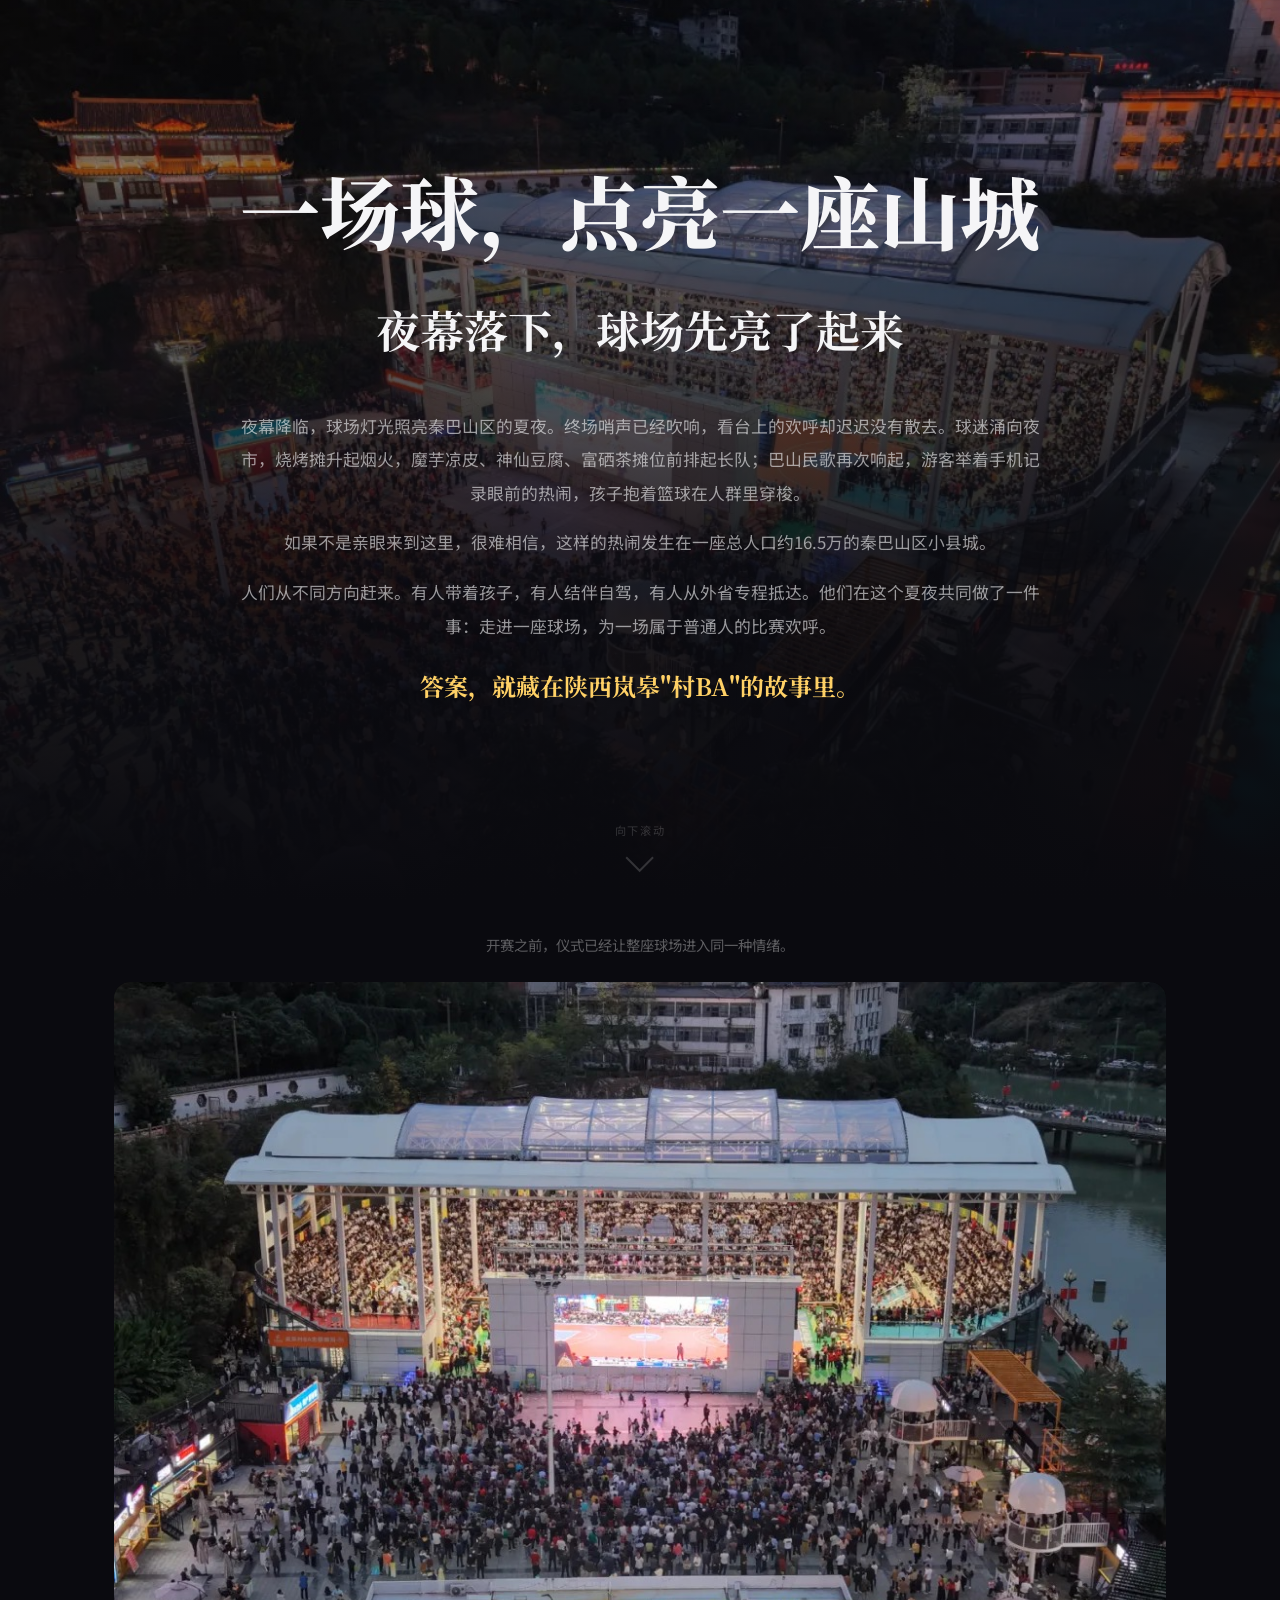
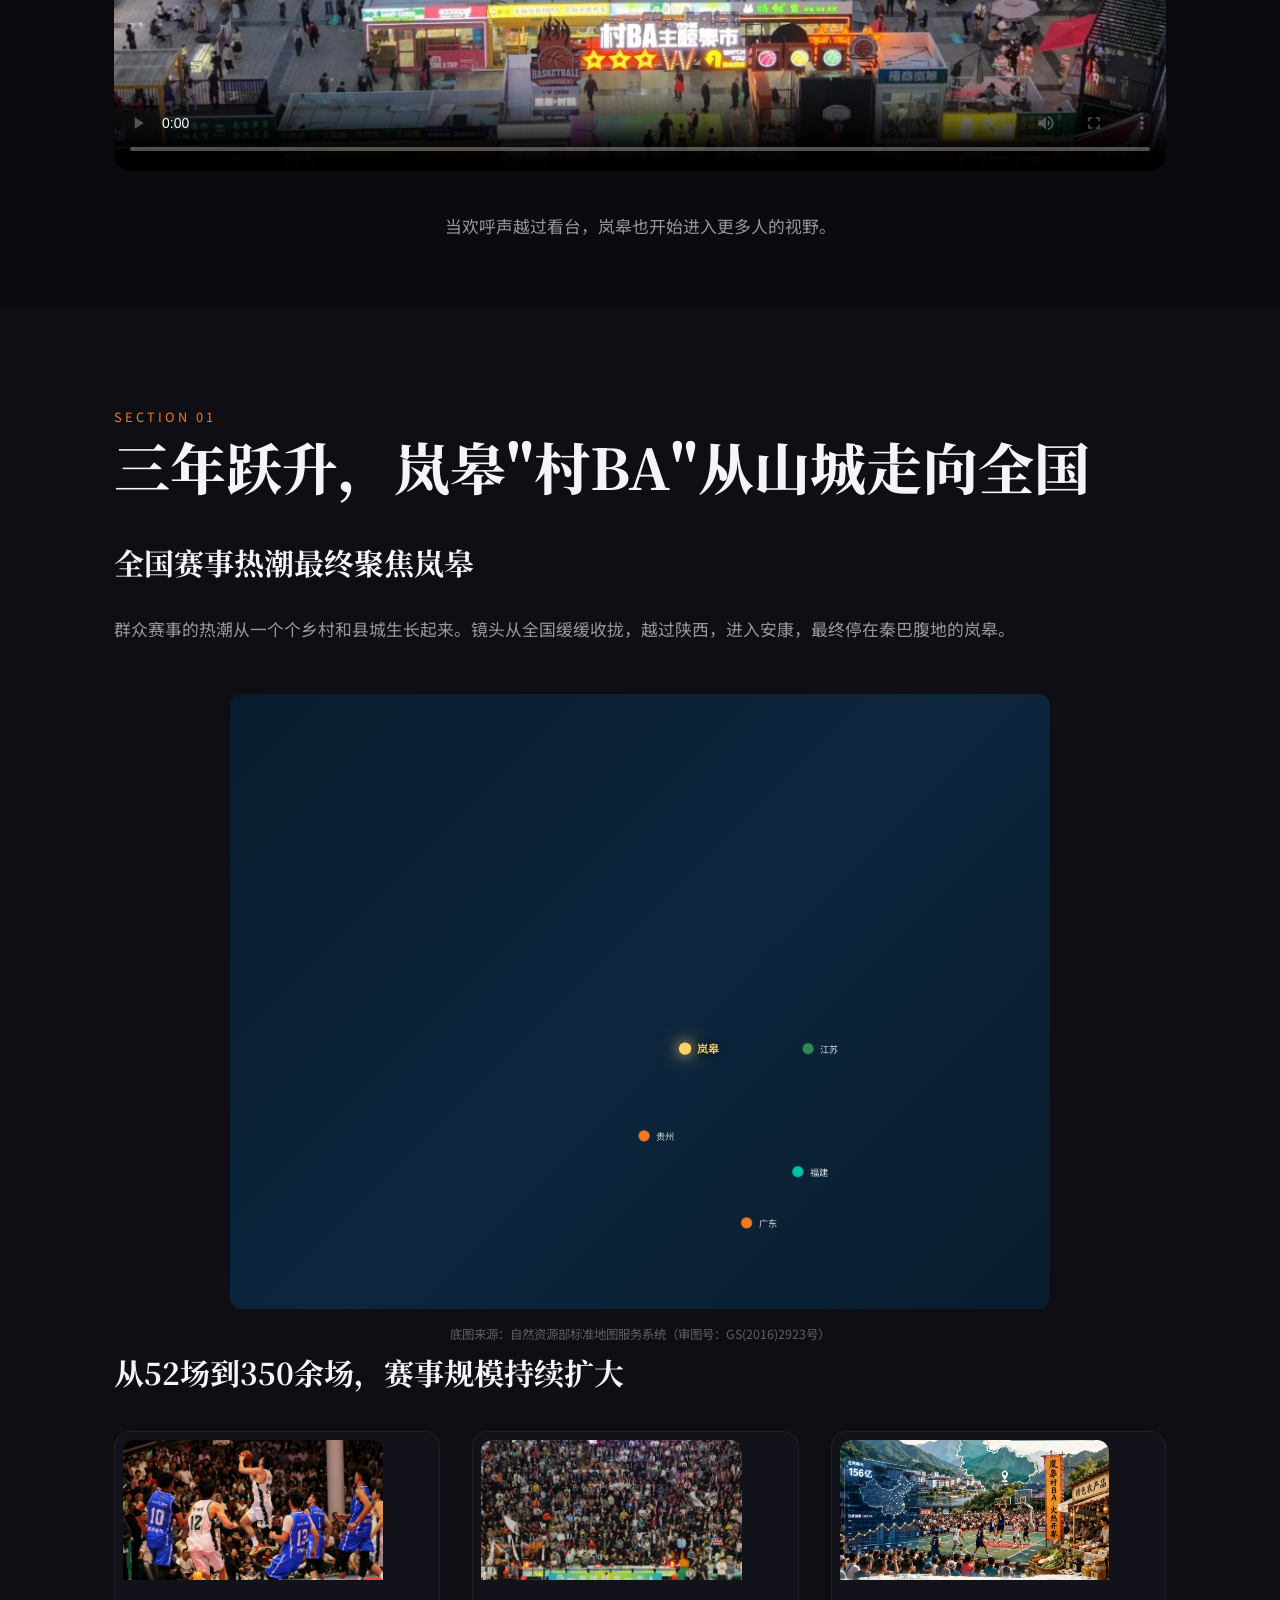
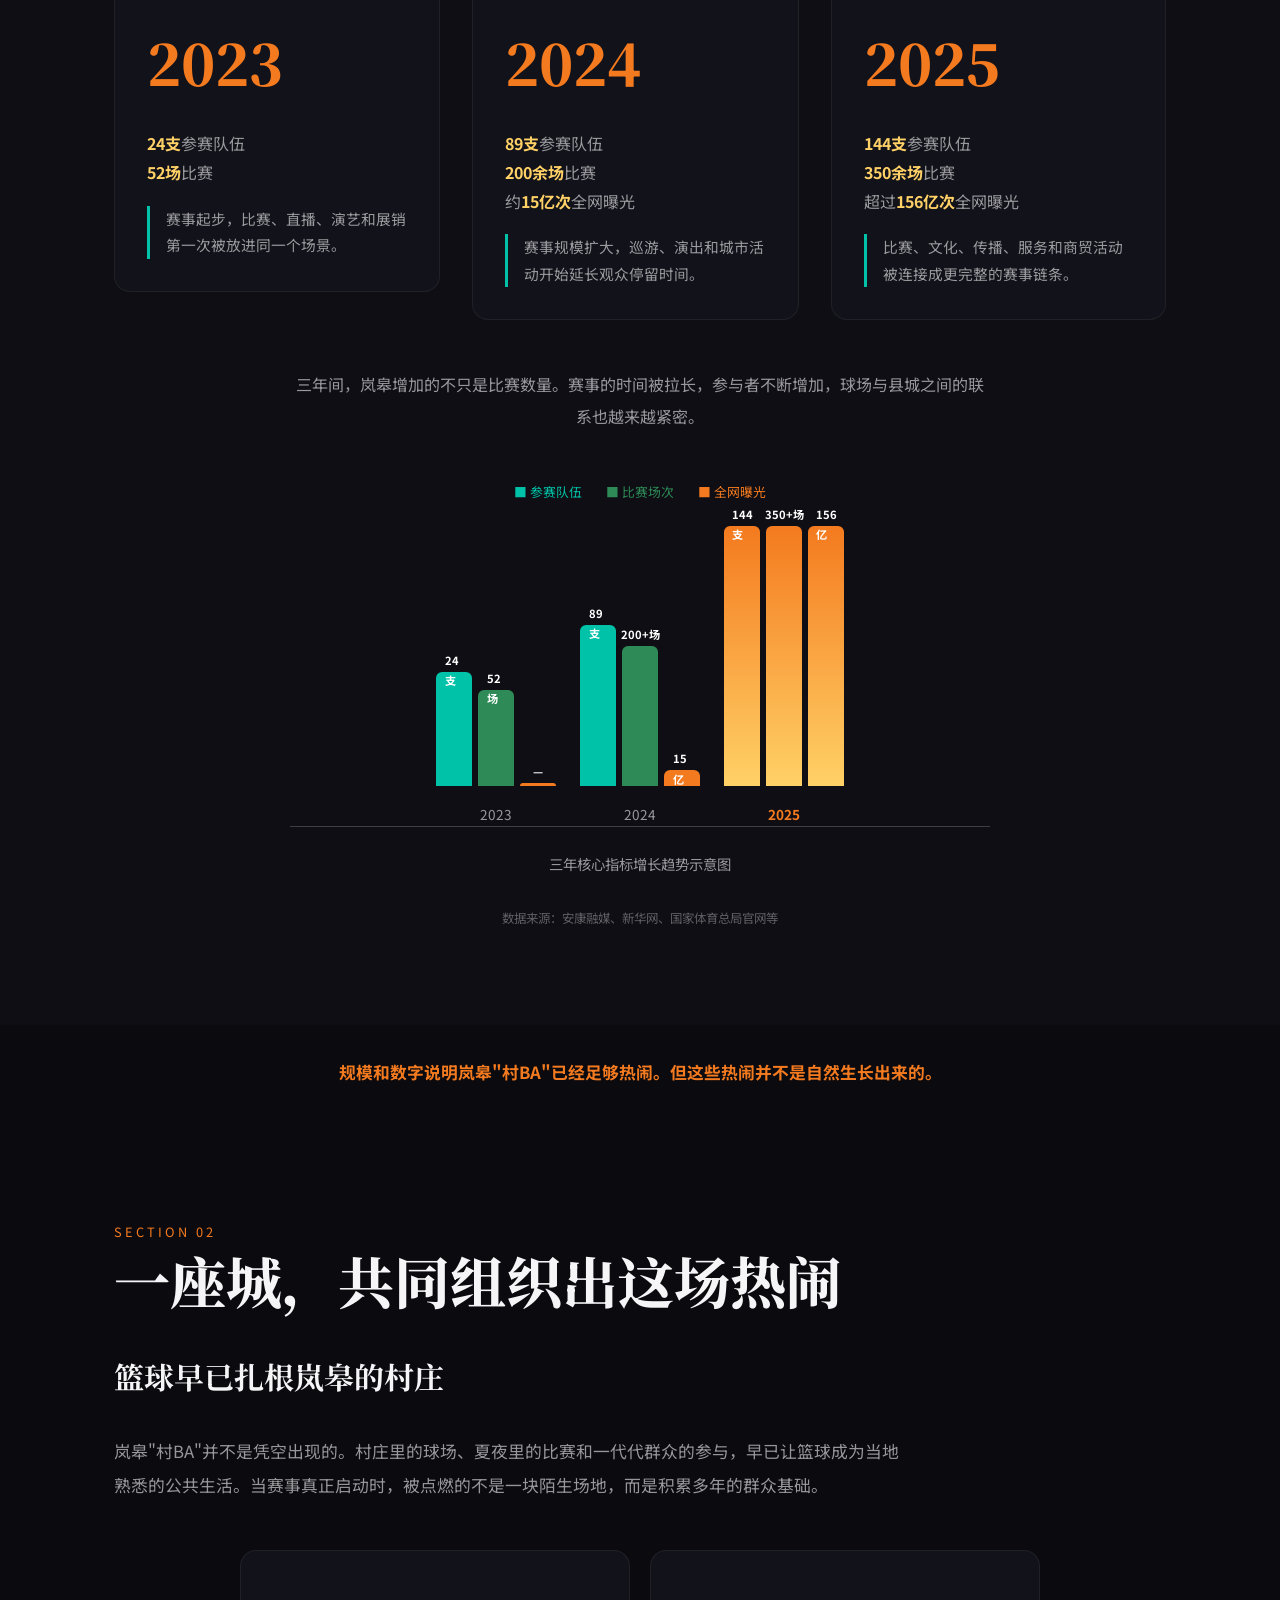
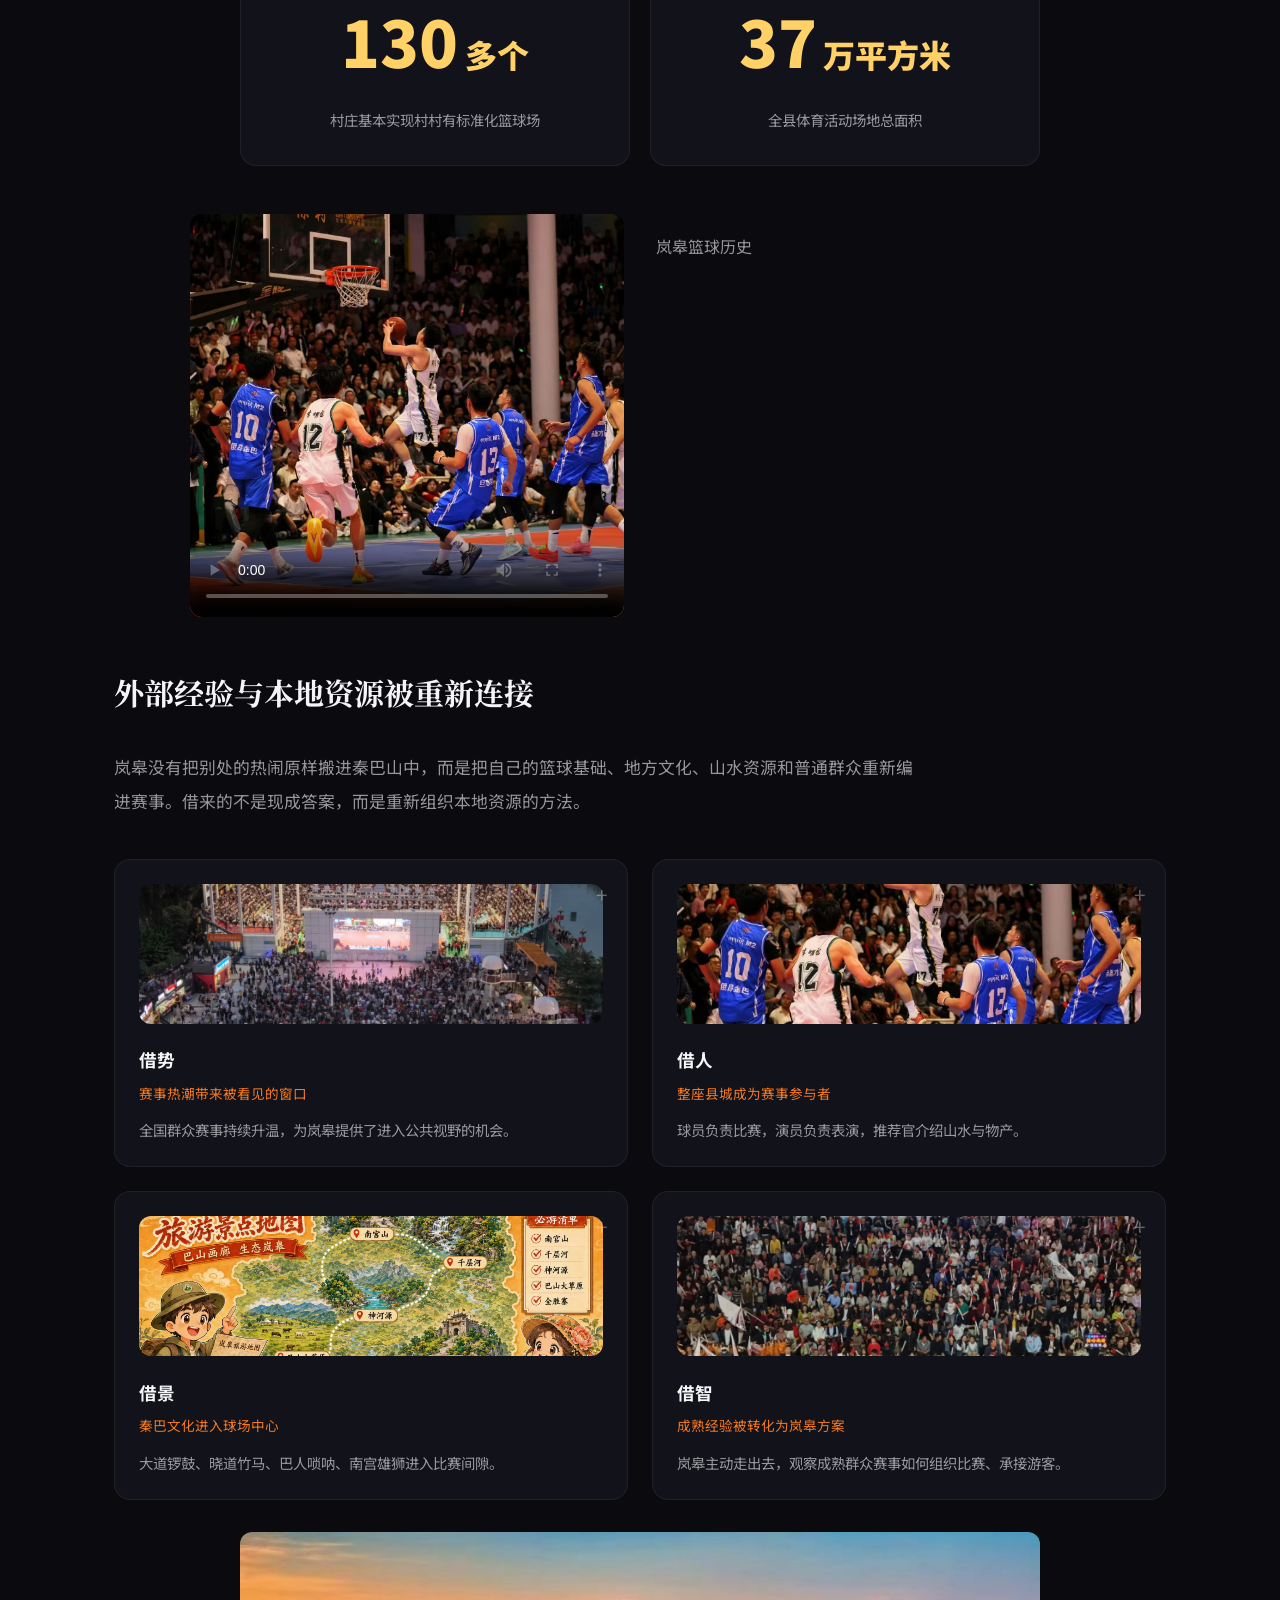
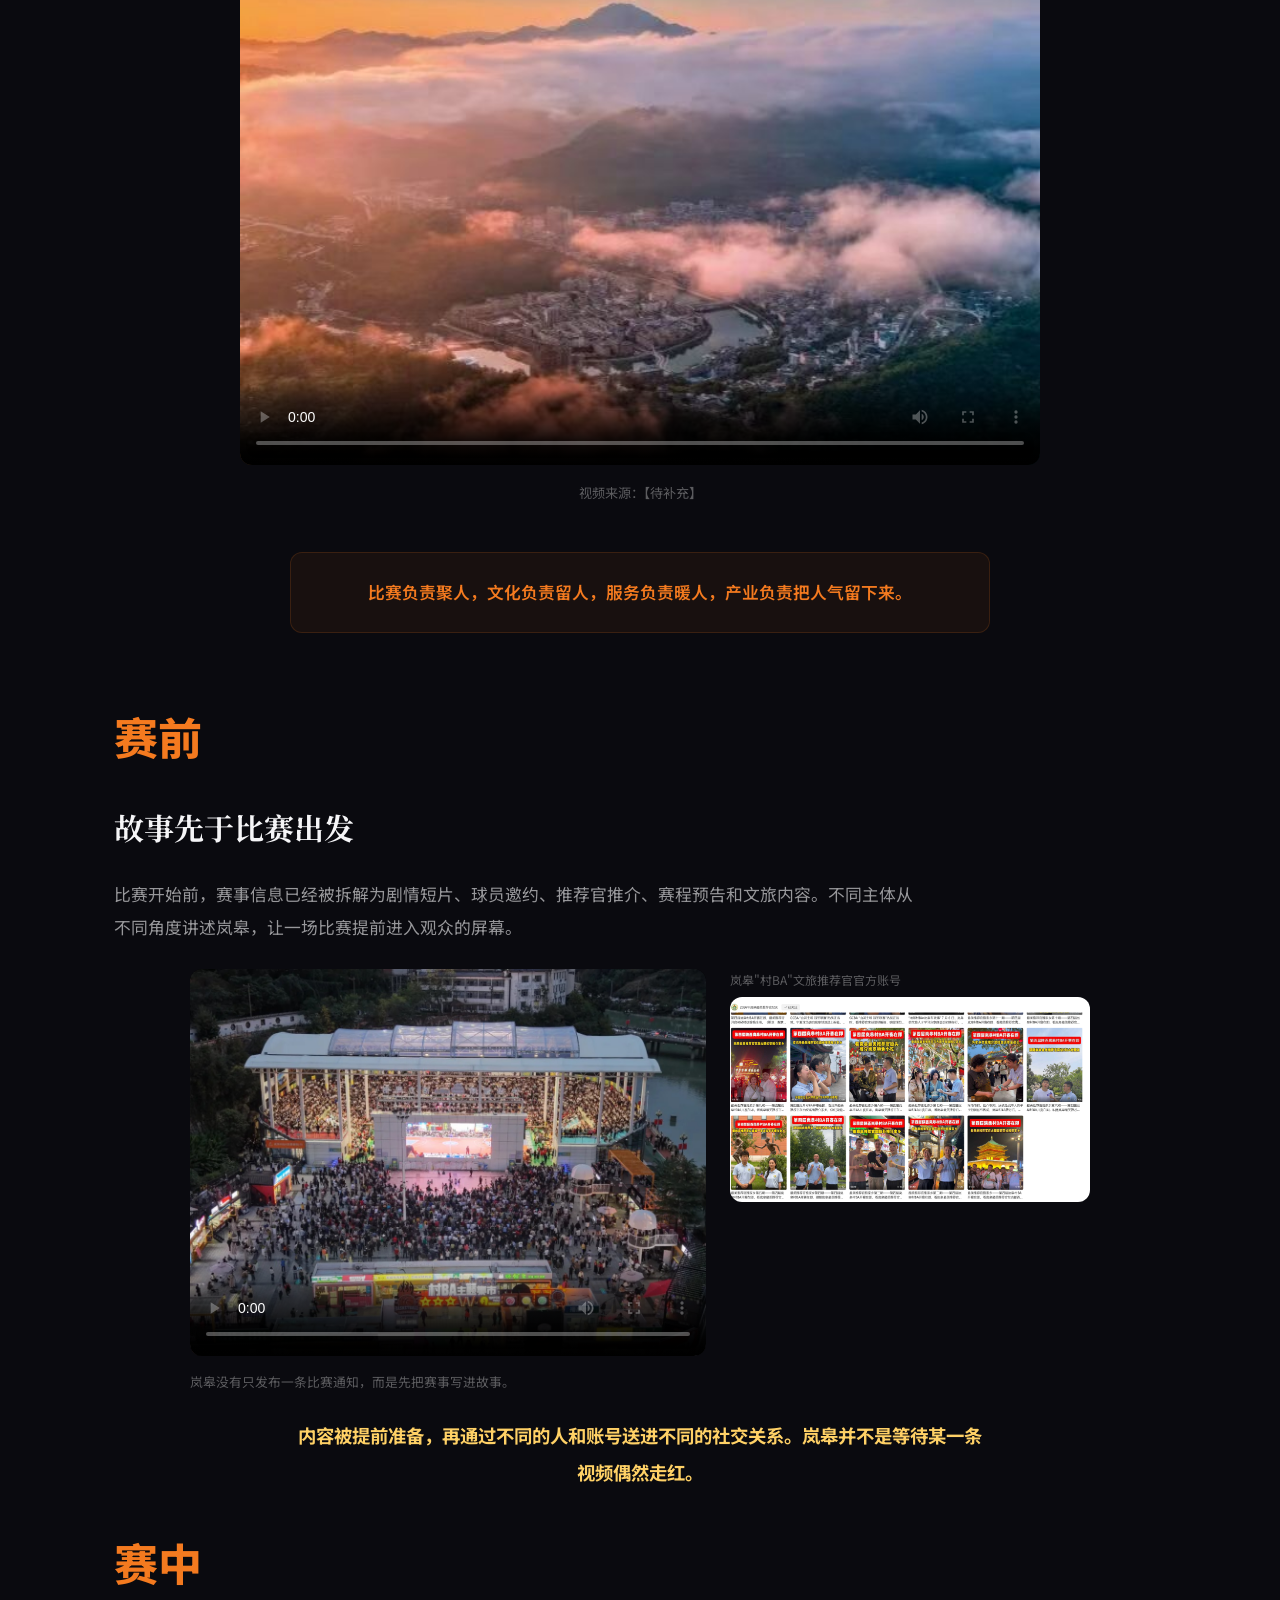
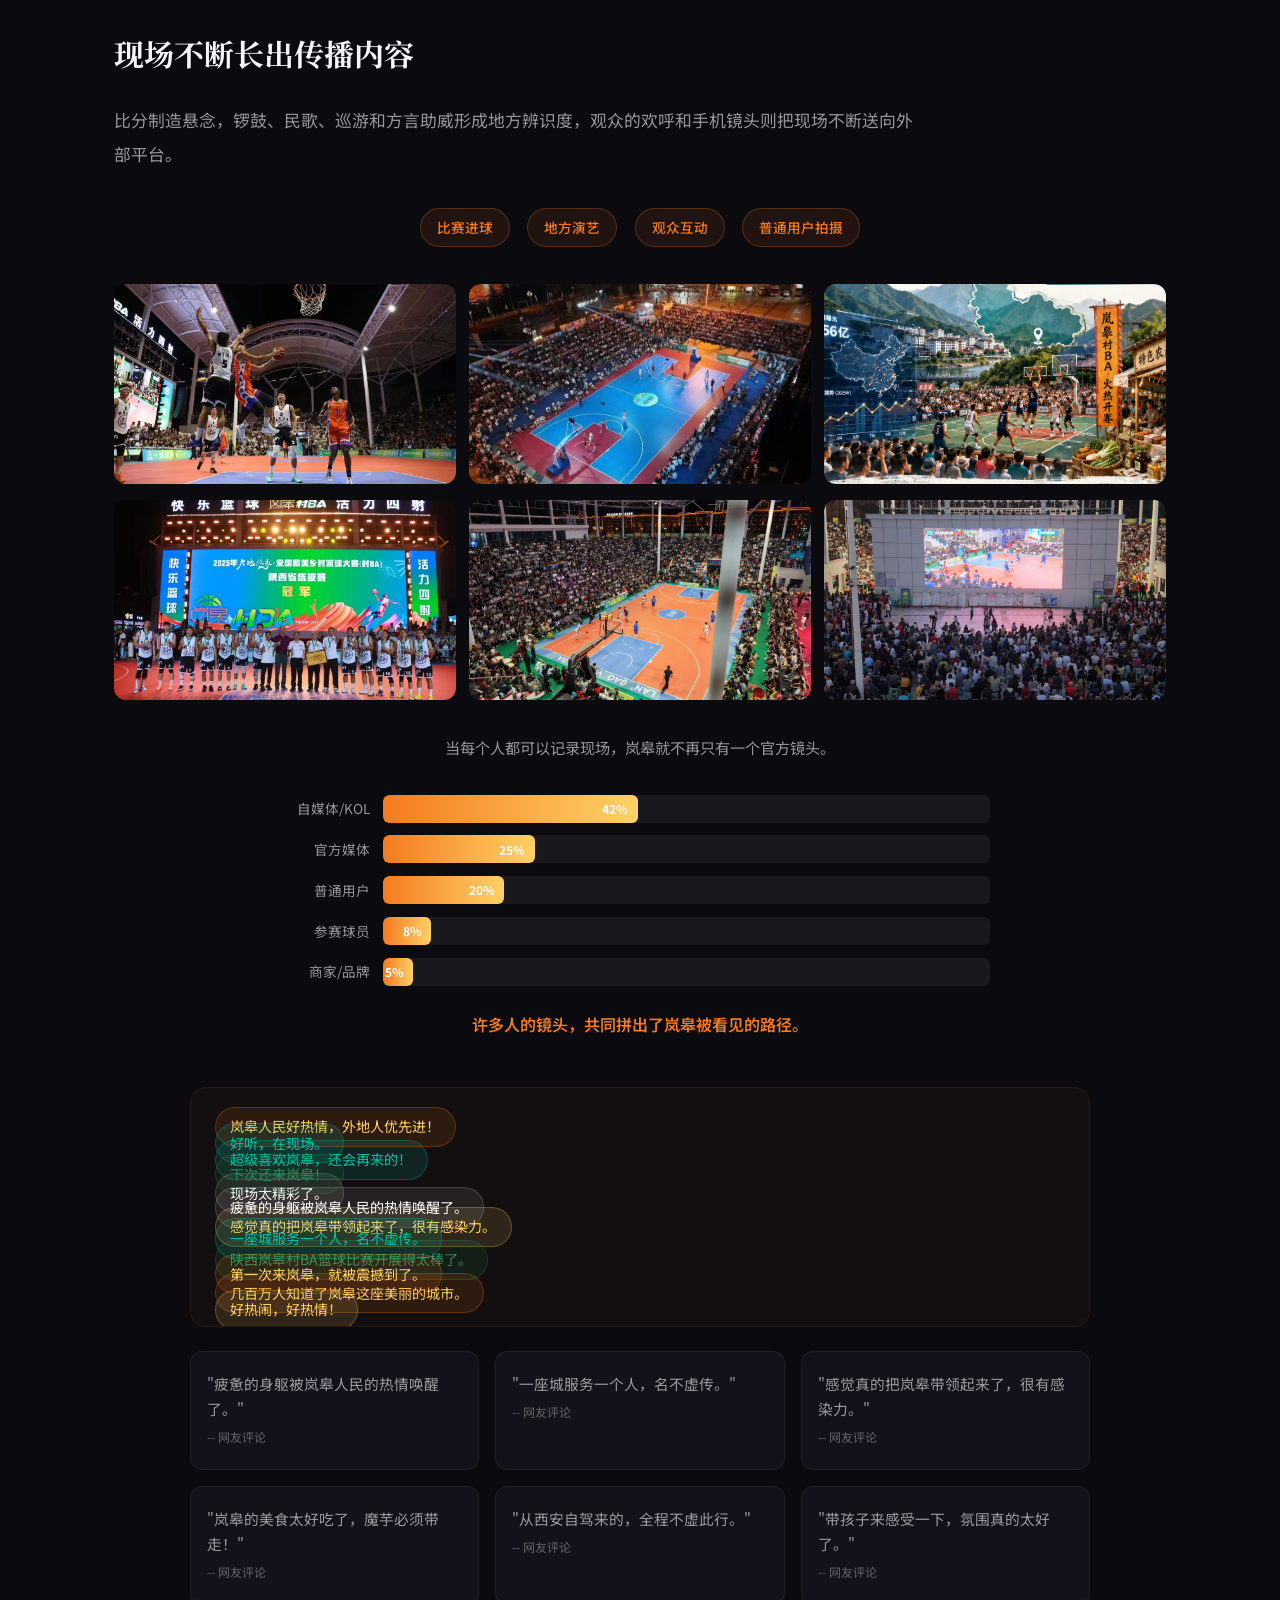
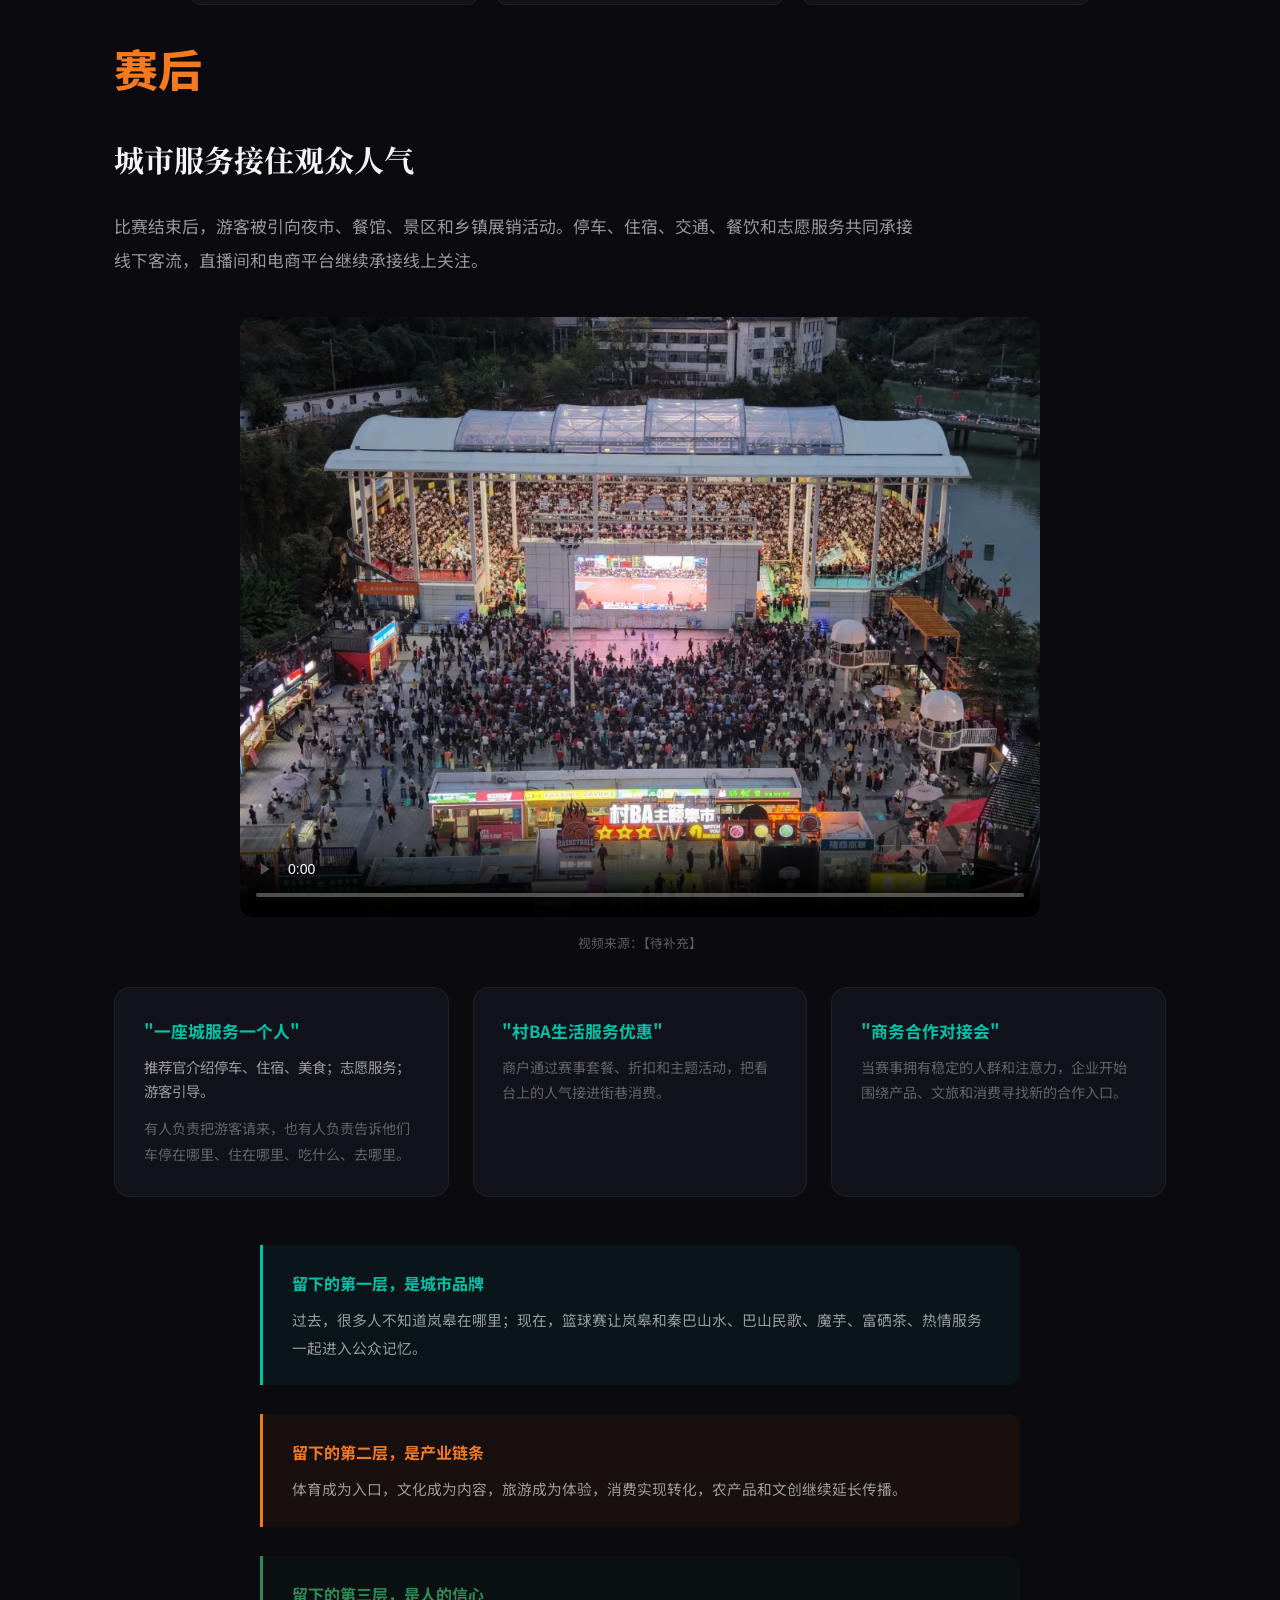
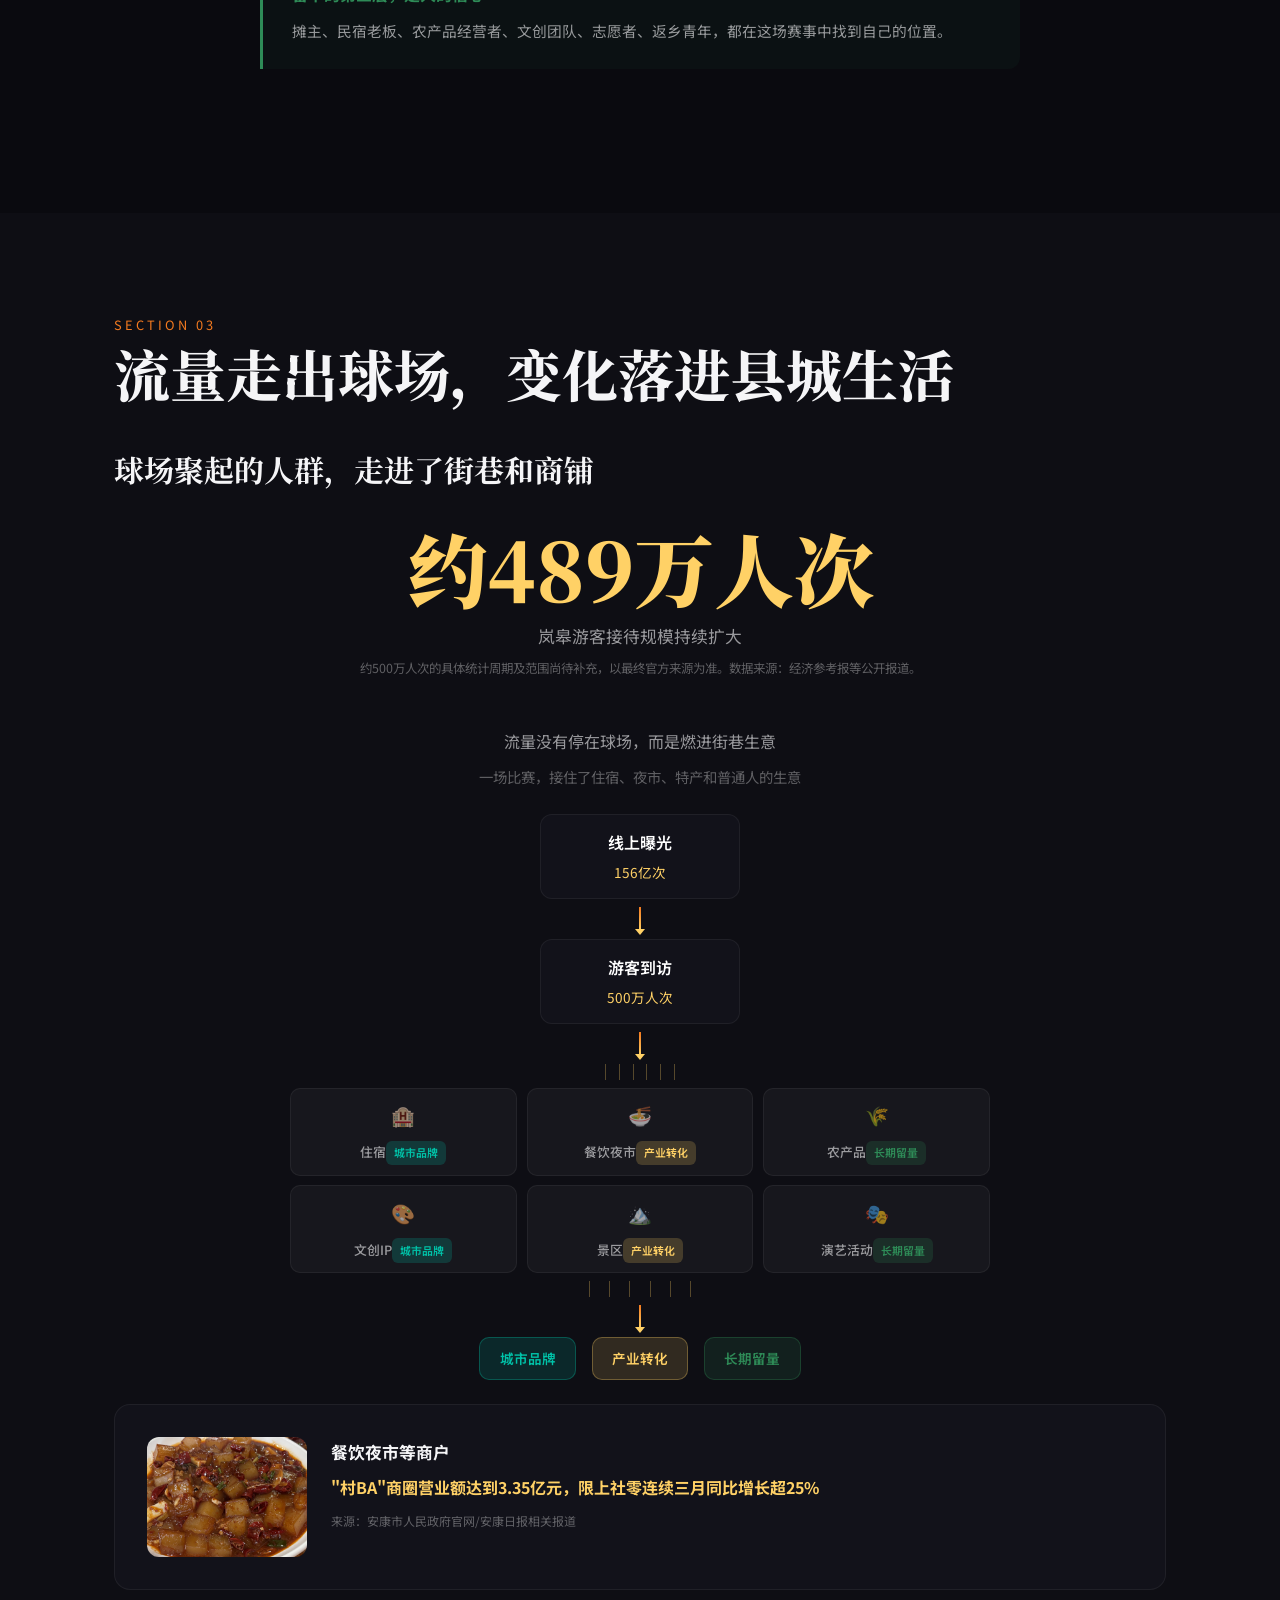
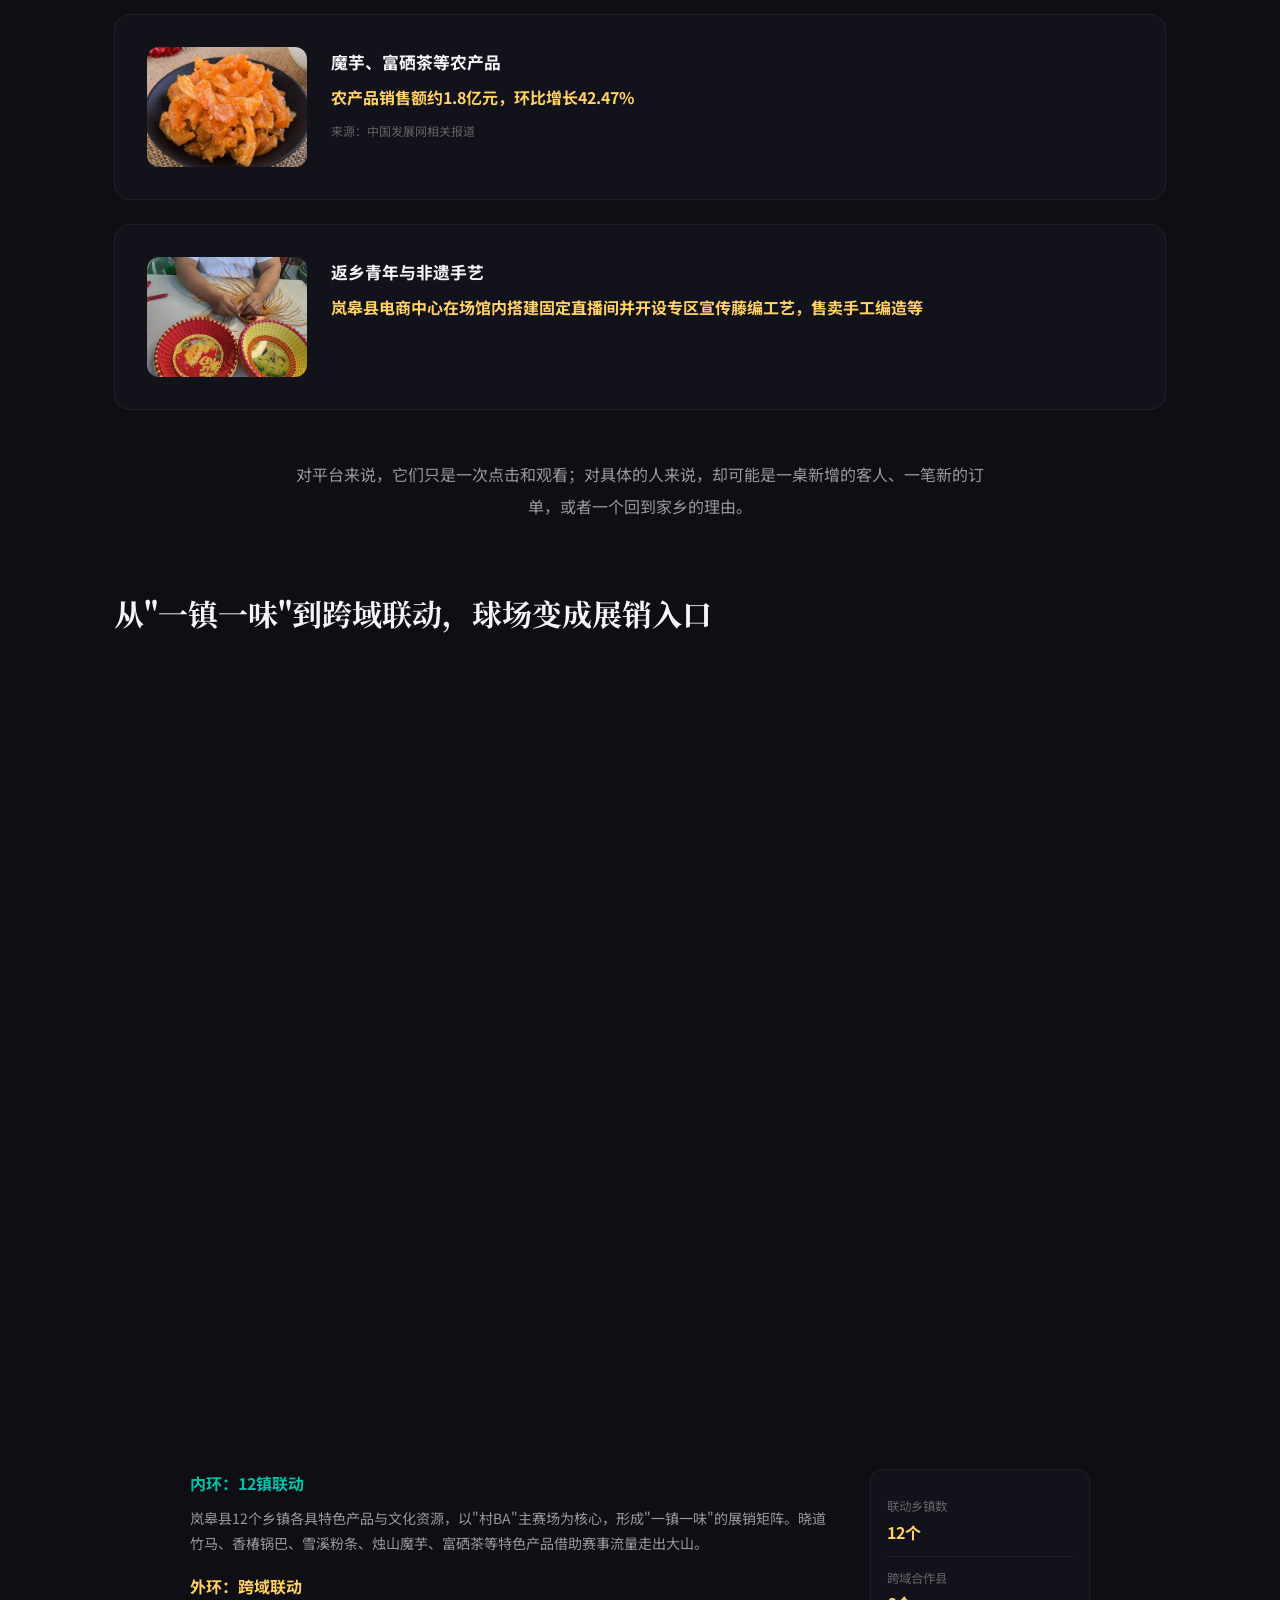
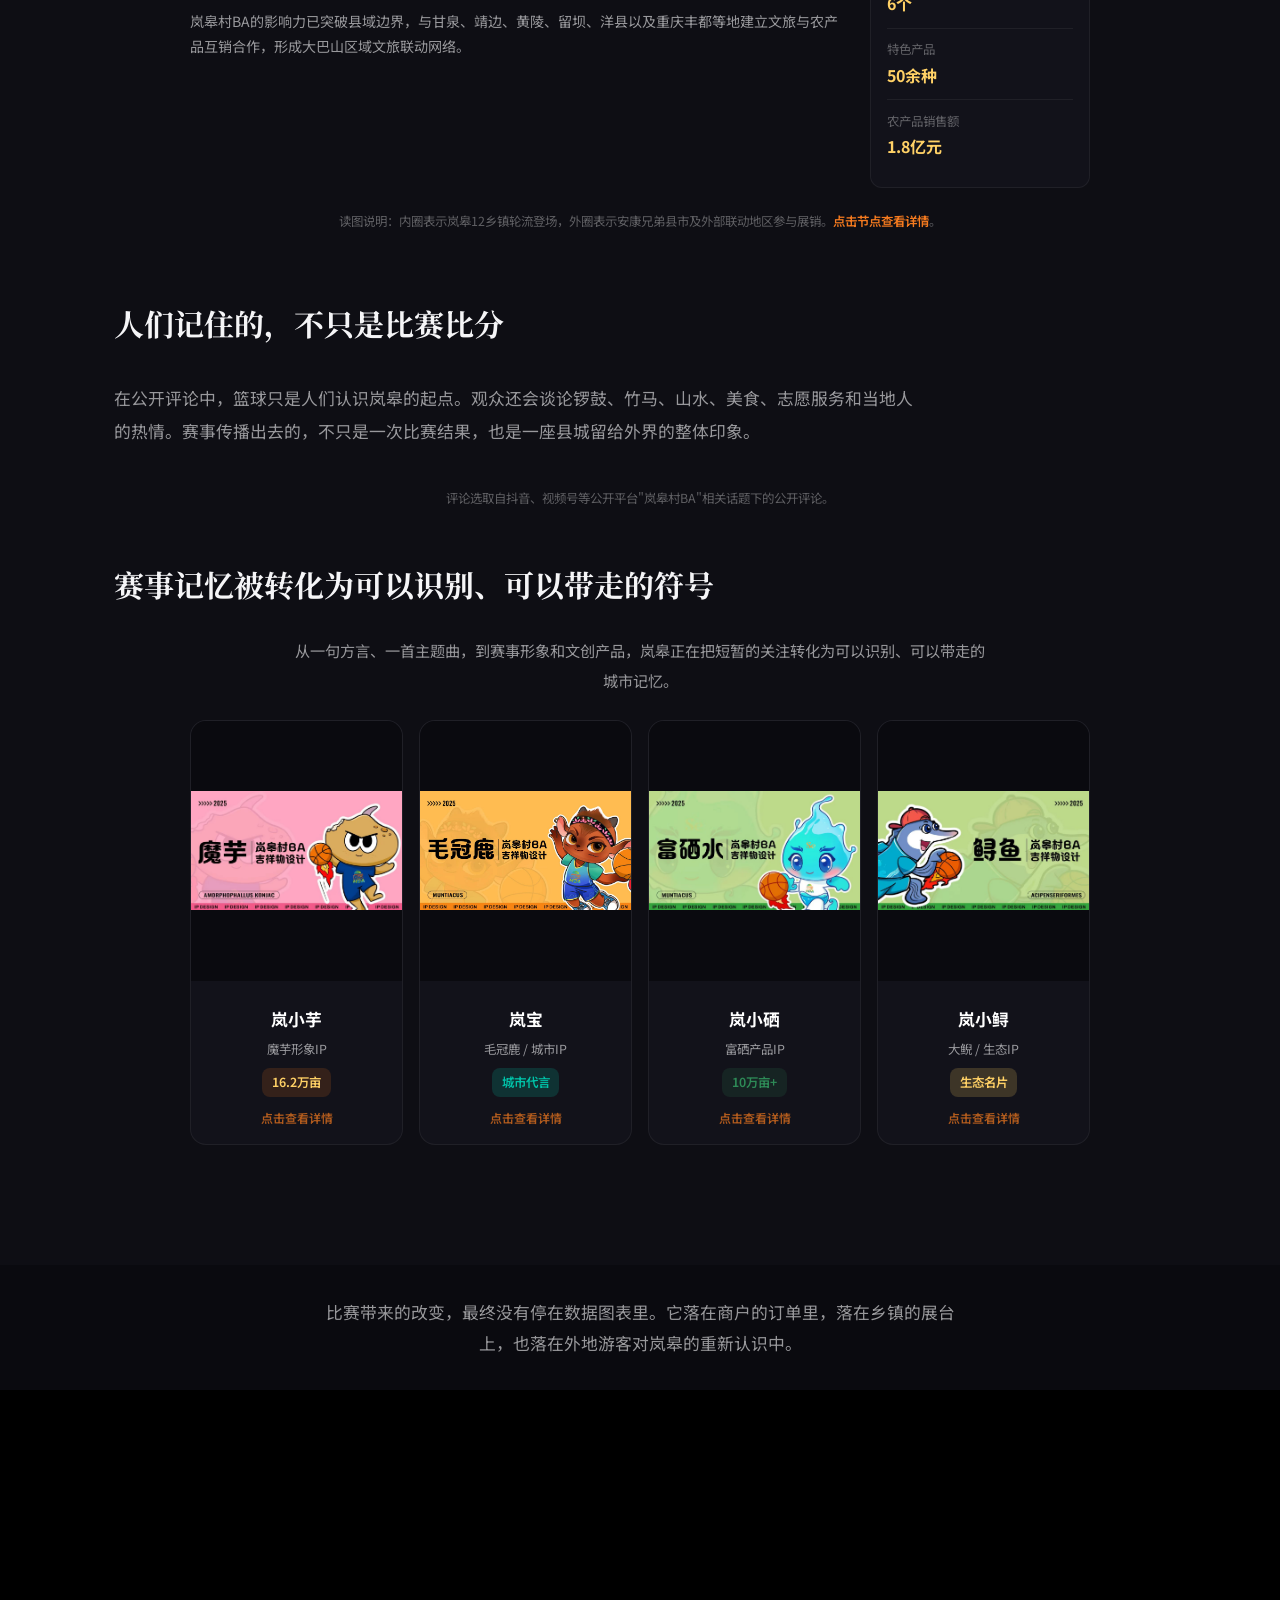
==== commit bcef2f62: "fix: 文字样式+三层留下替换传播图+视频HEVC转H.264" ====
--- a/docs/index.html
+++ b/docs/index.html
@@ -77,7 +77,7 @@
 
     /* ============ SERVICE CARDS (SECTION 02 POST-GAME) ============ */
     .service-card { background: var(--surface-card); border: 1px solid var(--surface-border); border-radius: 16px; padding: 1.8rem; }
-    .service-card h4 { font-size: 1.05rem; font-weight: 700; margin-bottom: 0.5rem; color: var(--surface-text); }
+    .service-card h4 { font-size: 1.05rem; font-weight: 700; margin-bottom: 0.5rem; color: var(--color-accent); }
     .service-card p { font-size: 0.9rem; color: var(--surface-text-secondary); line-height: 1.7; }
 
     /* ============ YEAR CARDS ============ */
@@ -402,7 +402,7 @@
 </section>
 
 <!-- SECTION 01 结尾转场 -->
-<div class="section-transition reveal">规模和数字说明岚皋"村BA"已经足够热闹。但这些热闹并不是自然生长出来的。</div>
+<div class="section-transition reveal" style="color:var(--color-primary); font-weight:700;">规模和数字说明岚皋"村BA"已经足够热闹。但这些热闹并不是自然生长出来的。</div>
 
 <!-- =============================================
      SECTION 02：一座城，共同组织出这场热闹
@@ -493,7 +493,7 @@
         </div>
 
         <div class="reveal" style="max-width:700px; margin:0 auto 4rem; text-align:center; padding:1.5rem 2rem; background:rgba(244,122,31,0.06); border:1px solid rgba(244,122,31,0.15); border-radius:12px;">
-            <p style="font-size:1rem; color:var(--surface-text-secondary); line-height:1.8;">比赛负责聚人，文化负责留人，服务负责暖人，产业负责把人气留下来。</p>
+            <p style="font-size:1.05rem; color:var(--color-primary); font-weight:600; line-height:1.8;">比赛负责聚人，文化负责留人，服务负责暖人，产业负责把人气留下来。</p>
         </div>
 
         <!-- 第三部分：赛前—赛中—赛后时间轴 -->
@@ -594,7 +594,7 @@
             </div>
         </div>
         <div class="reveal" style="max-width:700px; margin:0 auto 3rem; text-align:center;">
-            <p style="font-size:0.9rem; color:var(--surface-text-muted); margin-top:0.5rem;">许多人的镜头，共同拼出了岚皋被看见的路径。</p>
+            <p style="font-size:1rem; color:var(--color-primary); font-weight:600; margin-top:0.5rem;">许多人的镜头，共同拼出了岚皋被看见的路径。</p>
         </div>
 
         <!-- 弹幕词云 — VOICES 引用卡设计 -->
@@ -690,18 +690,19 @@
             </div>
         </div>
 
-        <!-- 传播关系图 -->
-        <div class="reveal" style="margin-bottom:2rem;">
-            <h3 class="sub-title">许多人的镜头，拼出岚皋被看见的路径</h3>
-        </div>
-        <div class="reveal" style="text-align:center; margin-bottom:3rem;">
-            <div style="display:flex; flex-wrap:wrap; gap:0.5rem; justify-content:center;">
-                <span class="spread-node">官方媒体</span>
-                <span class="spread-node">文旅推荐官</span>
-                <span class="spread-node">参赛球员</span>
-                <span class="spread-node">主播达人</span>
-                <span class="spread-node">普通观众</span>
-                <span class="spread-node">商户企业</span>
+        <!-- 三层留下 -->
+        <div class="reveal" style="max-width:760px; margin:0 auto 3rem;">
+            <div style="margin-bottom:1.8rem; padding:1.5rem 1.8rem; background:rgba(0,194,168,0.06); border-left:3px solid var(--color-accent); border-radius:0 12px 12px 0;">
+                <h4 style="color:var(--color-accent); font-size:1rem; margin-bottom:0.5rem;">留下的第一层，是城市品牌</h4>
+                <p style="font-size:0.92rem; color:var(--surface-text-secondary); line-height:1.9;">过去，很多人不知道岚皋在哪里；现在，篮球赛让岚皋和秦巴山水、巴山民歌、魔芋、富硒茶、热情服务一起进入公众记忆。</p>
+            </div>
+            <div style="margin-bottom:1.8rem; padding:1.5rem 1.8rem; background:rgba(244,122,31,0.06); border-left:3px solid var(--color-primary); border-radius:0 12px 12px 0;">
+                <h4 style="color:var(--color-primary); font-size:1rem; margin-bottom:0.5rem;">留下的第二层，是产业链条</h4>
+                <p style="font-size:0.92rem; color:var(--surface-text-secondary); line-height:1.9;">体育成为入口，文化成为内容，旅游成为体验，消费实现转化，农产品和文创继续延长传播。</p>
+            </div>
+            <div style="padding:1.5rem 1.8rem; background:rgba(46,139,87,0.06); border-left:3px solid #2E8B57; border-radius:0 12px 12px 0;">
+                <h4 style="color:#2E8B57; font-size:1rem; margin-bottom:0.5rem;">留下的第三层，是人的信心</h4>
+                <p style="font-size:0.92rem; color:var(--surface-text-secondary); line-height:1.9;">摊主、民宿老板、农产品经营者、文创团队、志愿者、返乡青年，都在这场赛事中找到自己的位置。</p>
             </div>
         </div>
     </div>
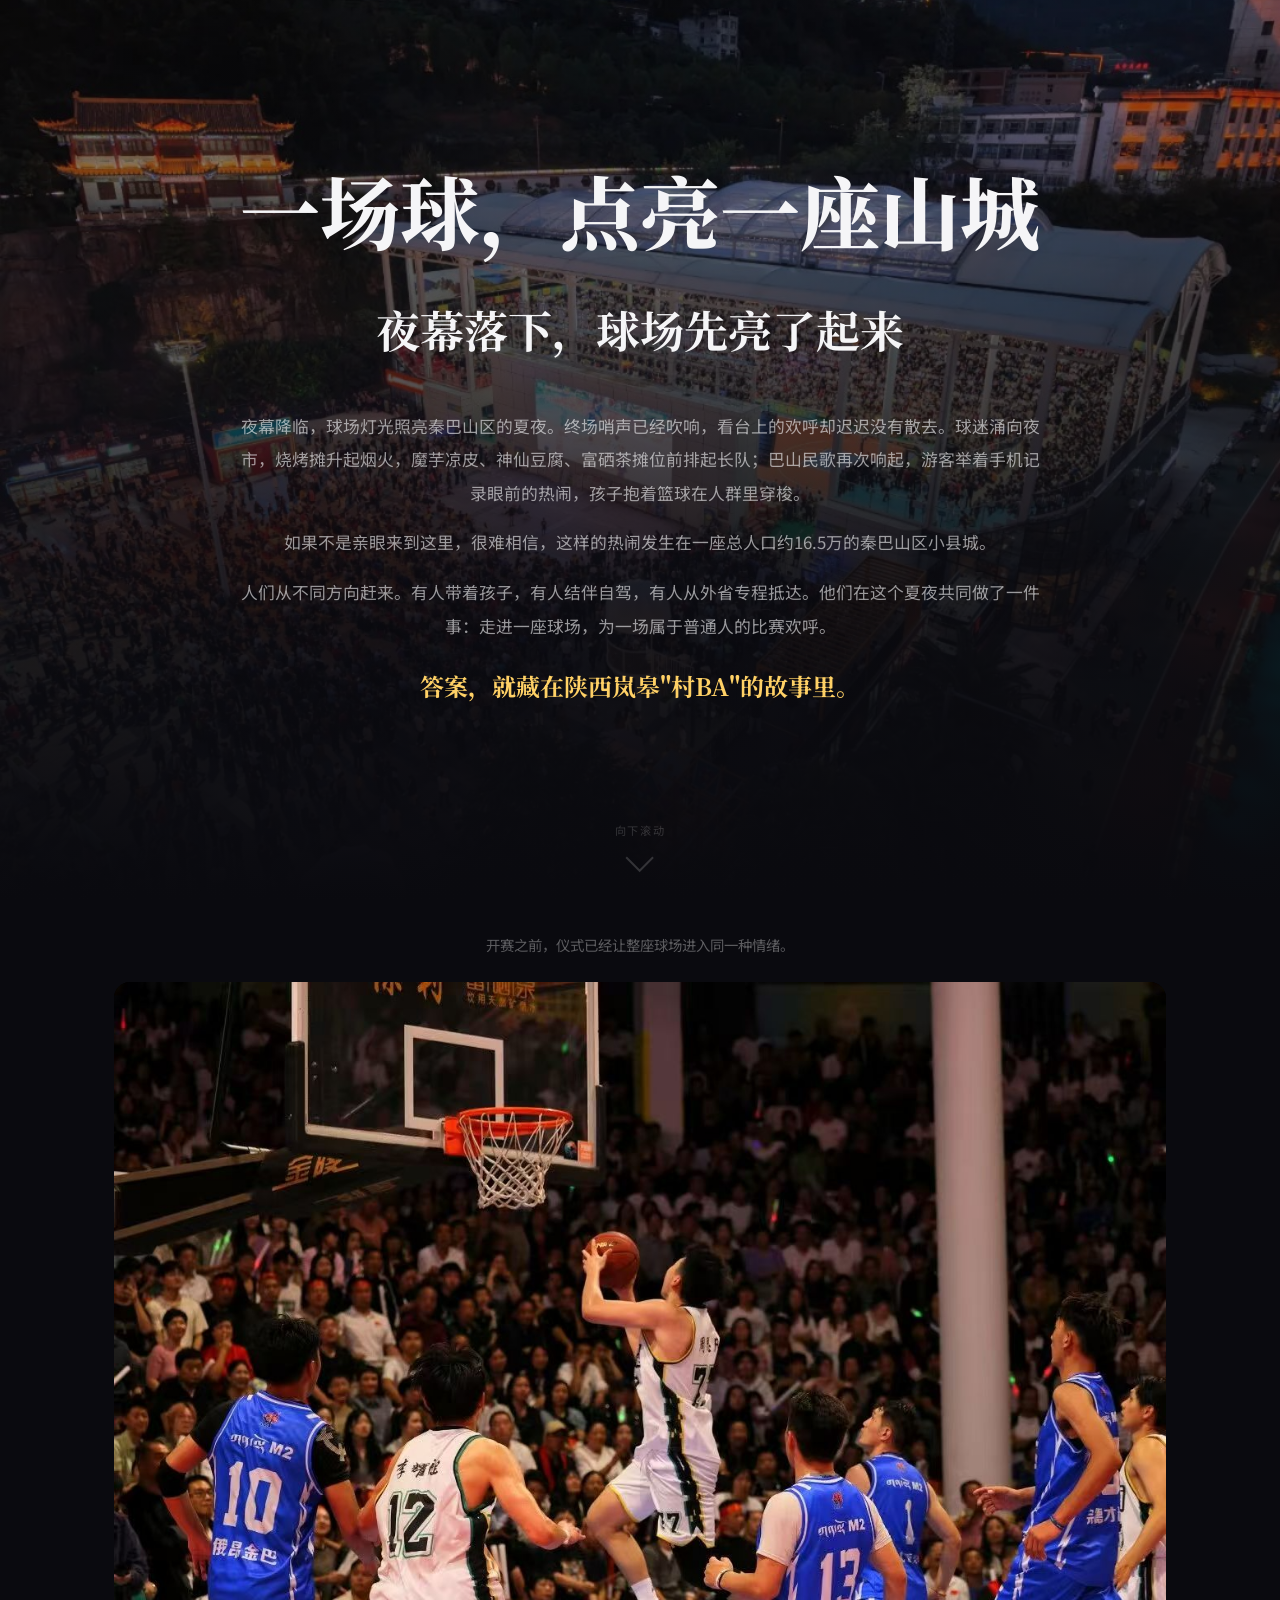
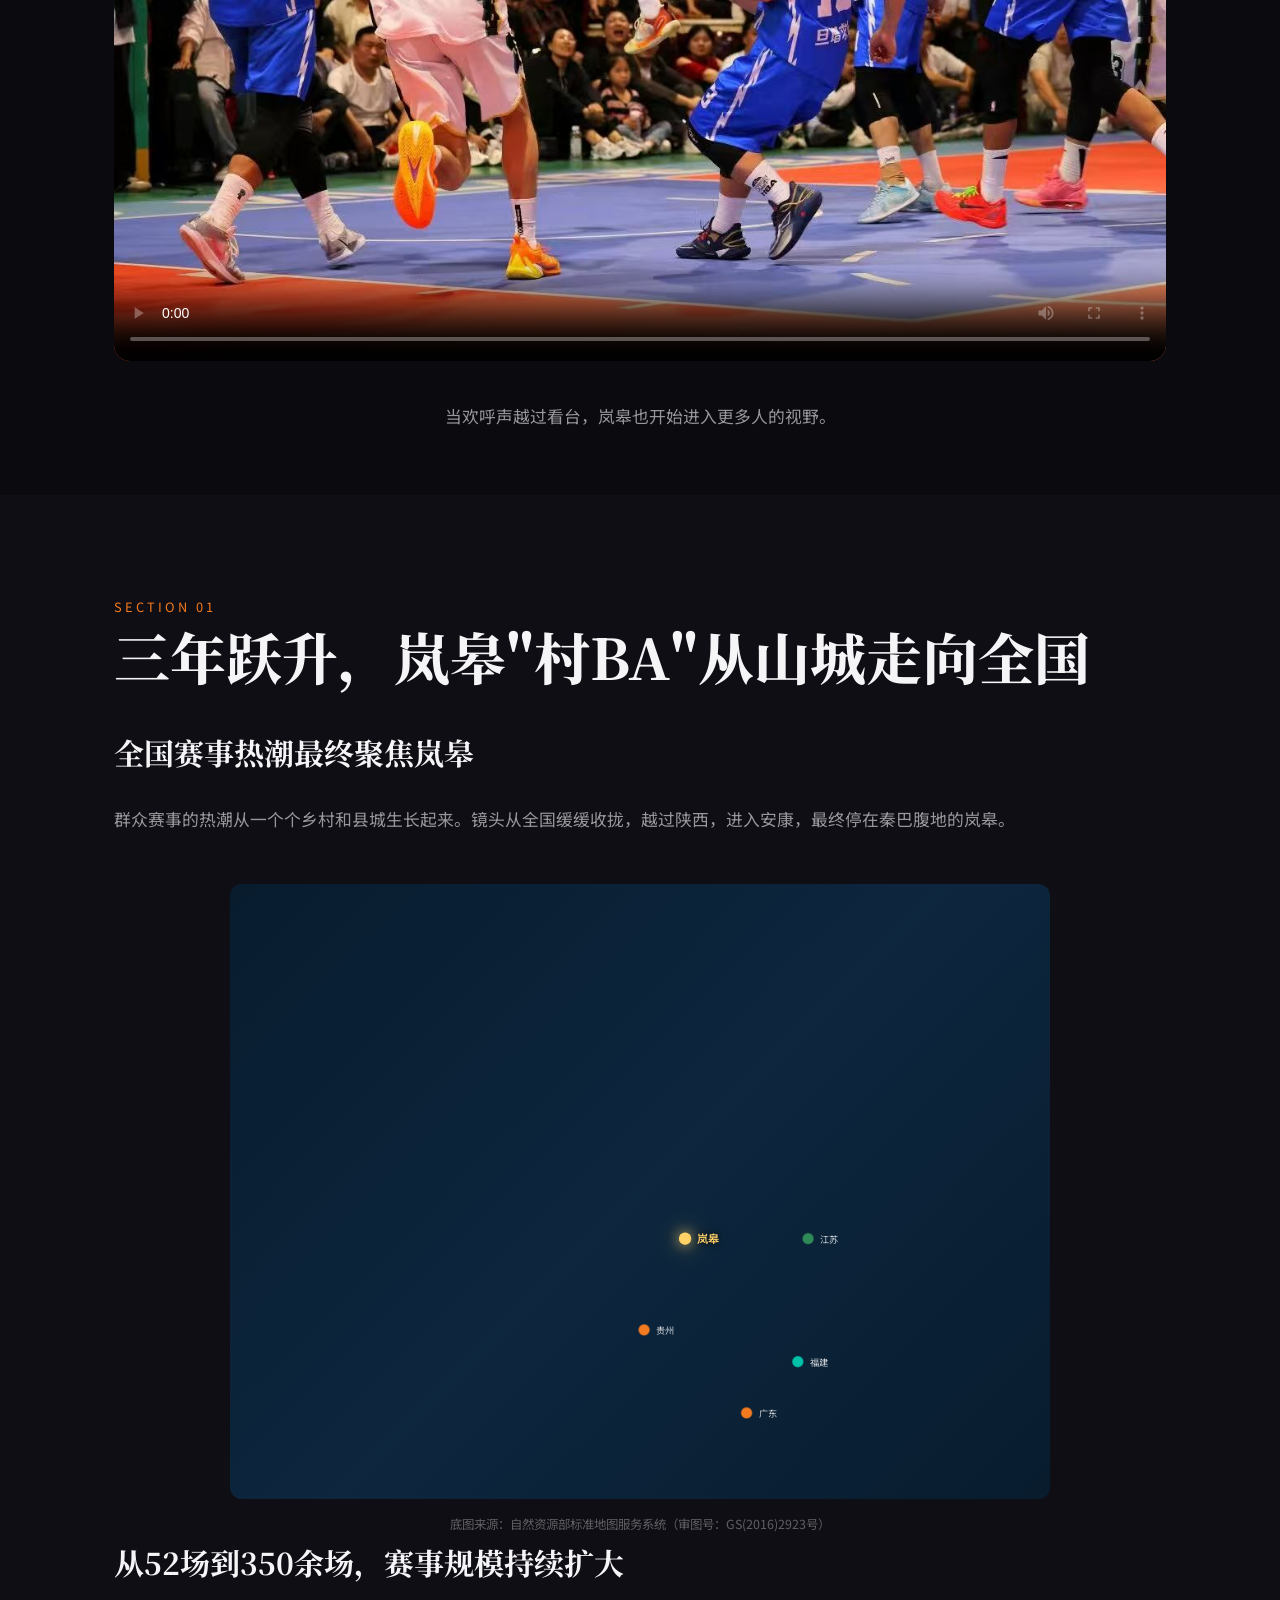
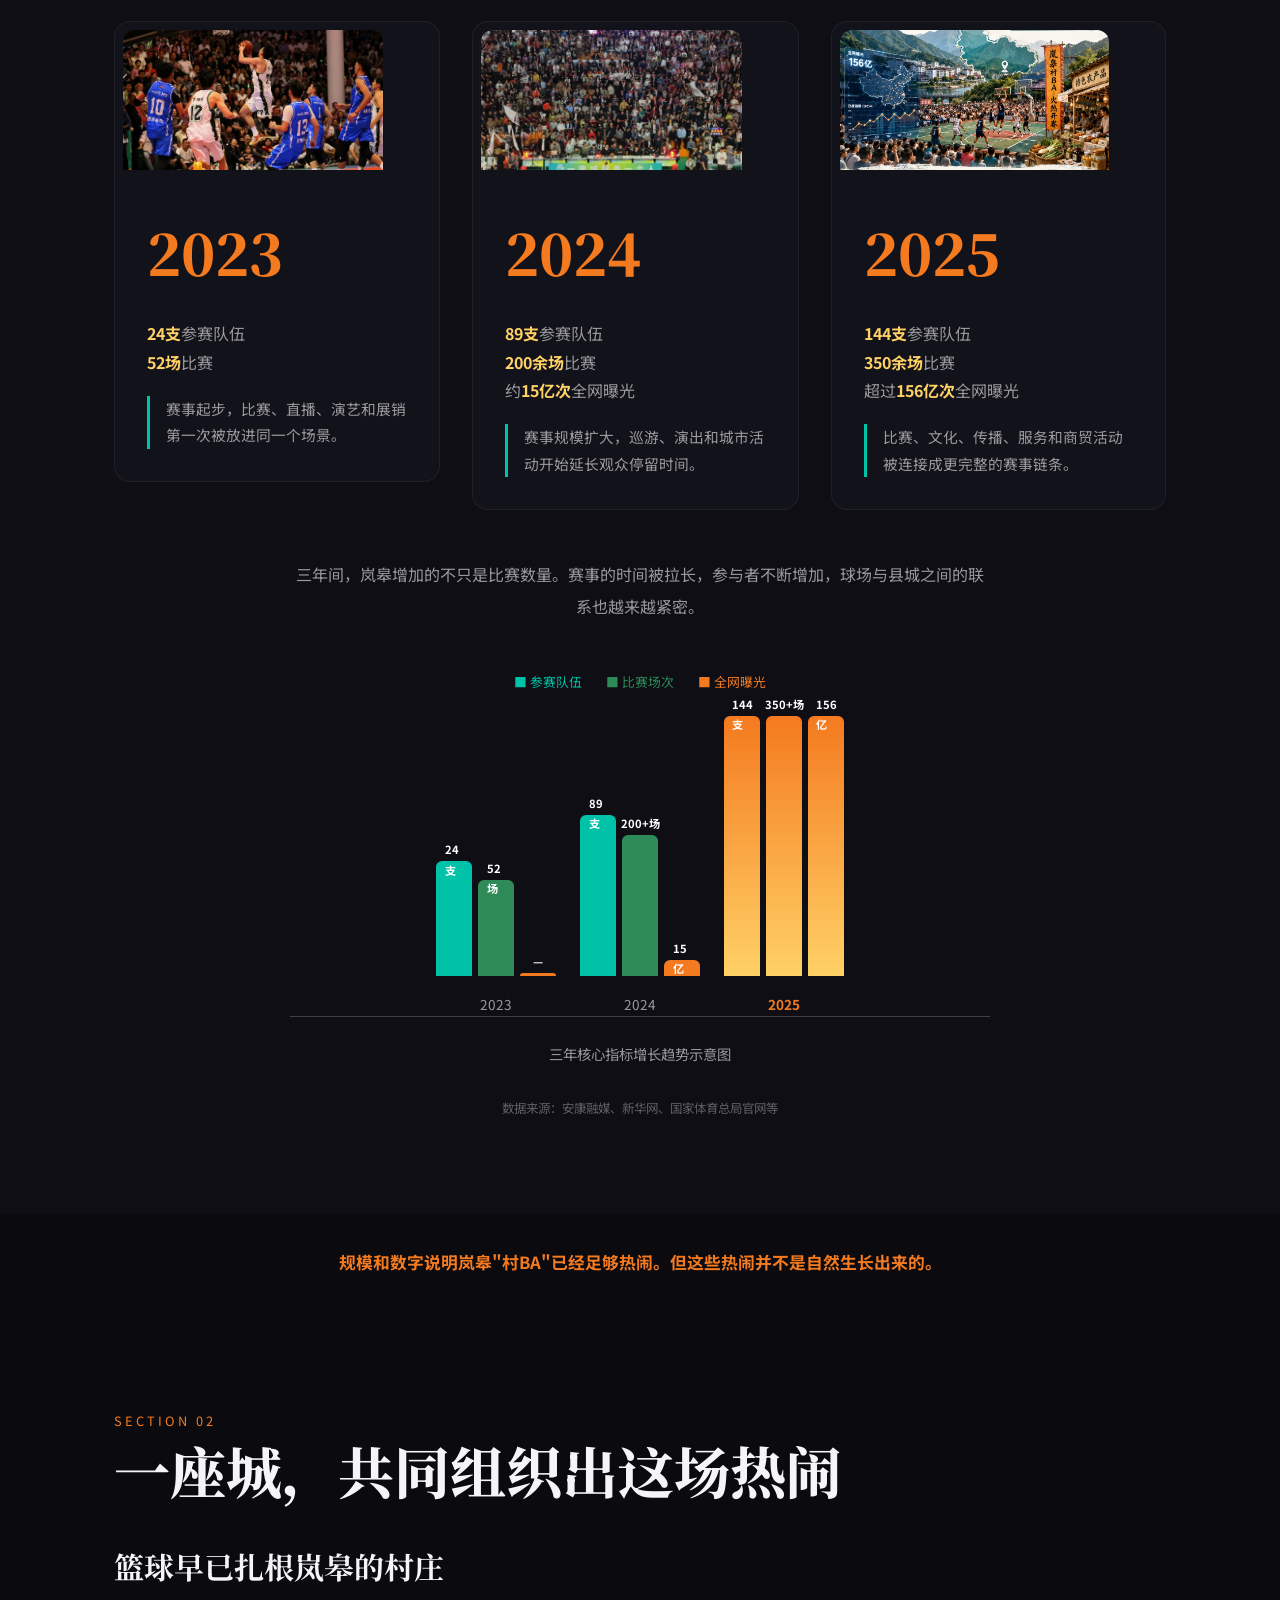
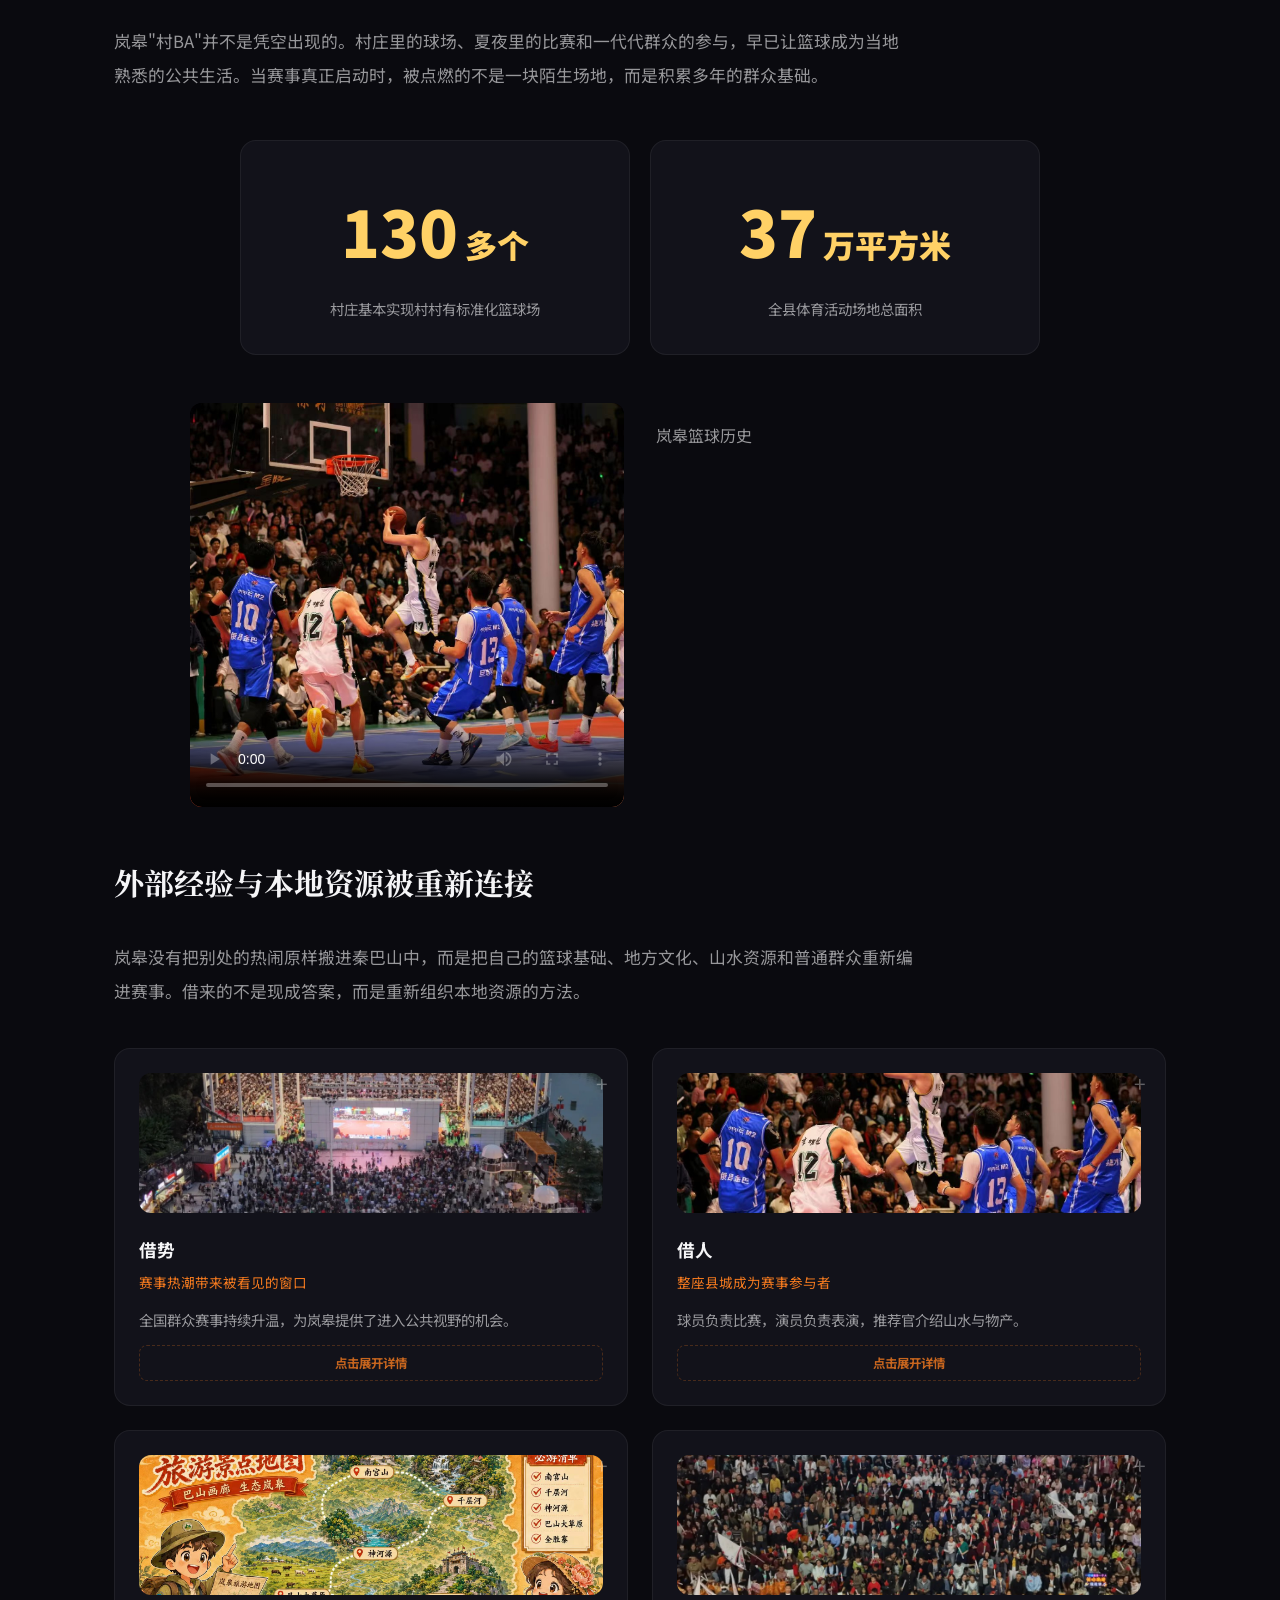
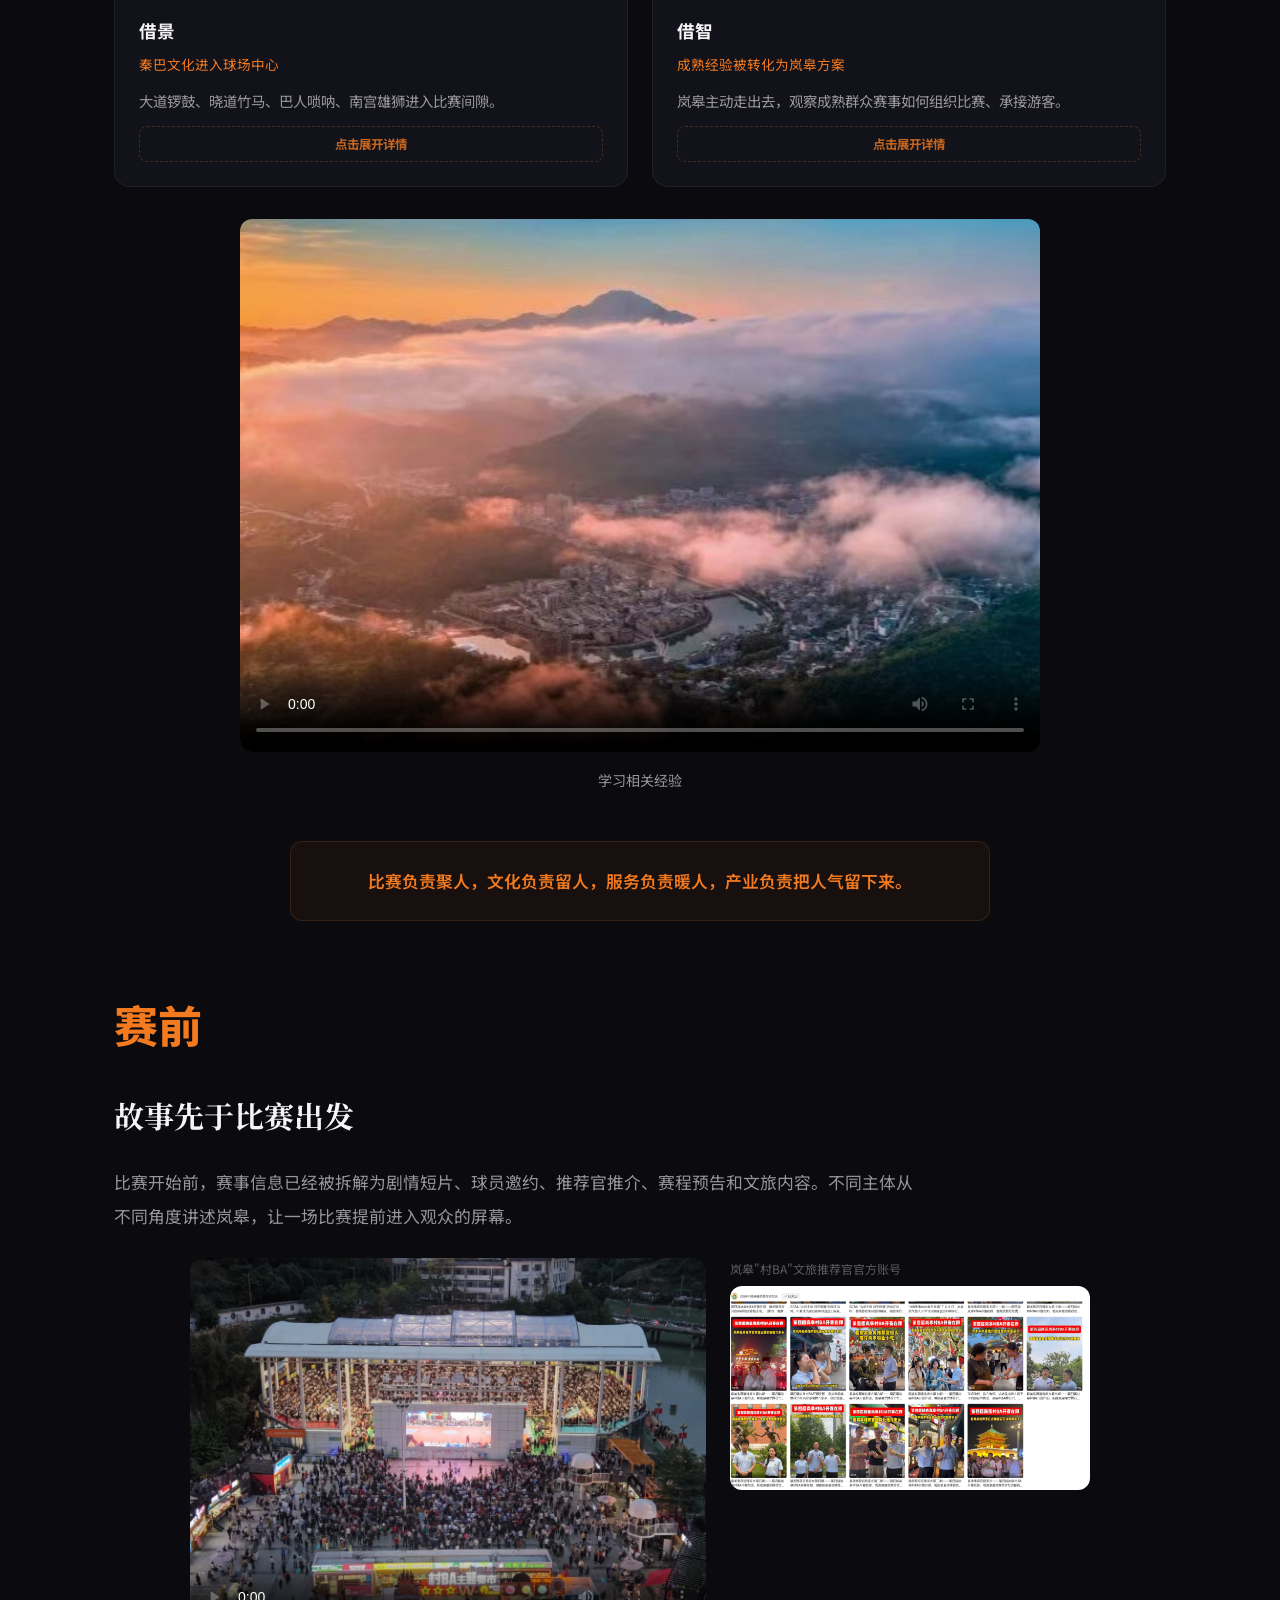
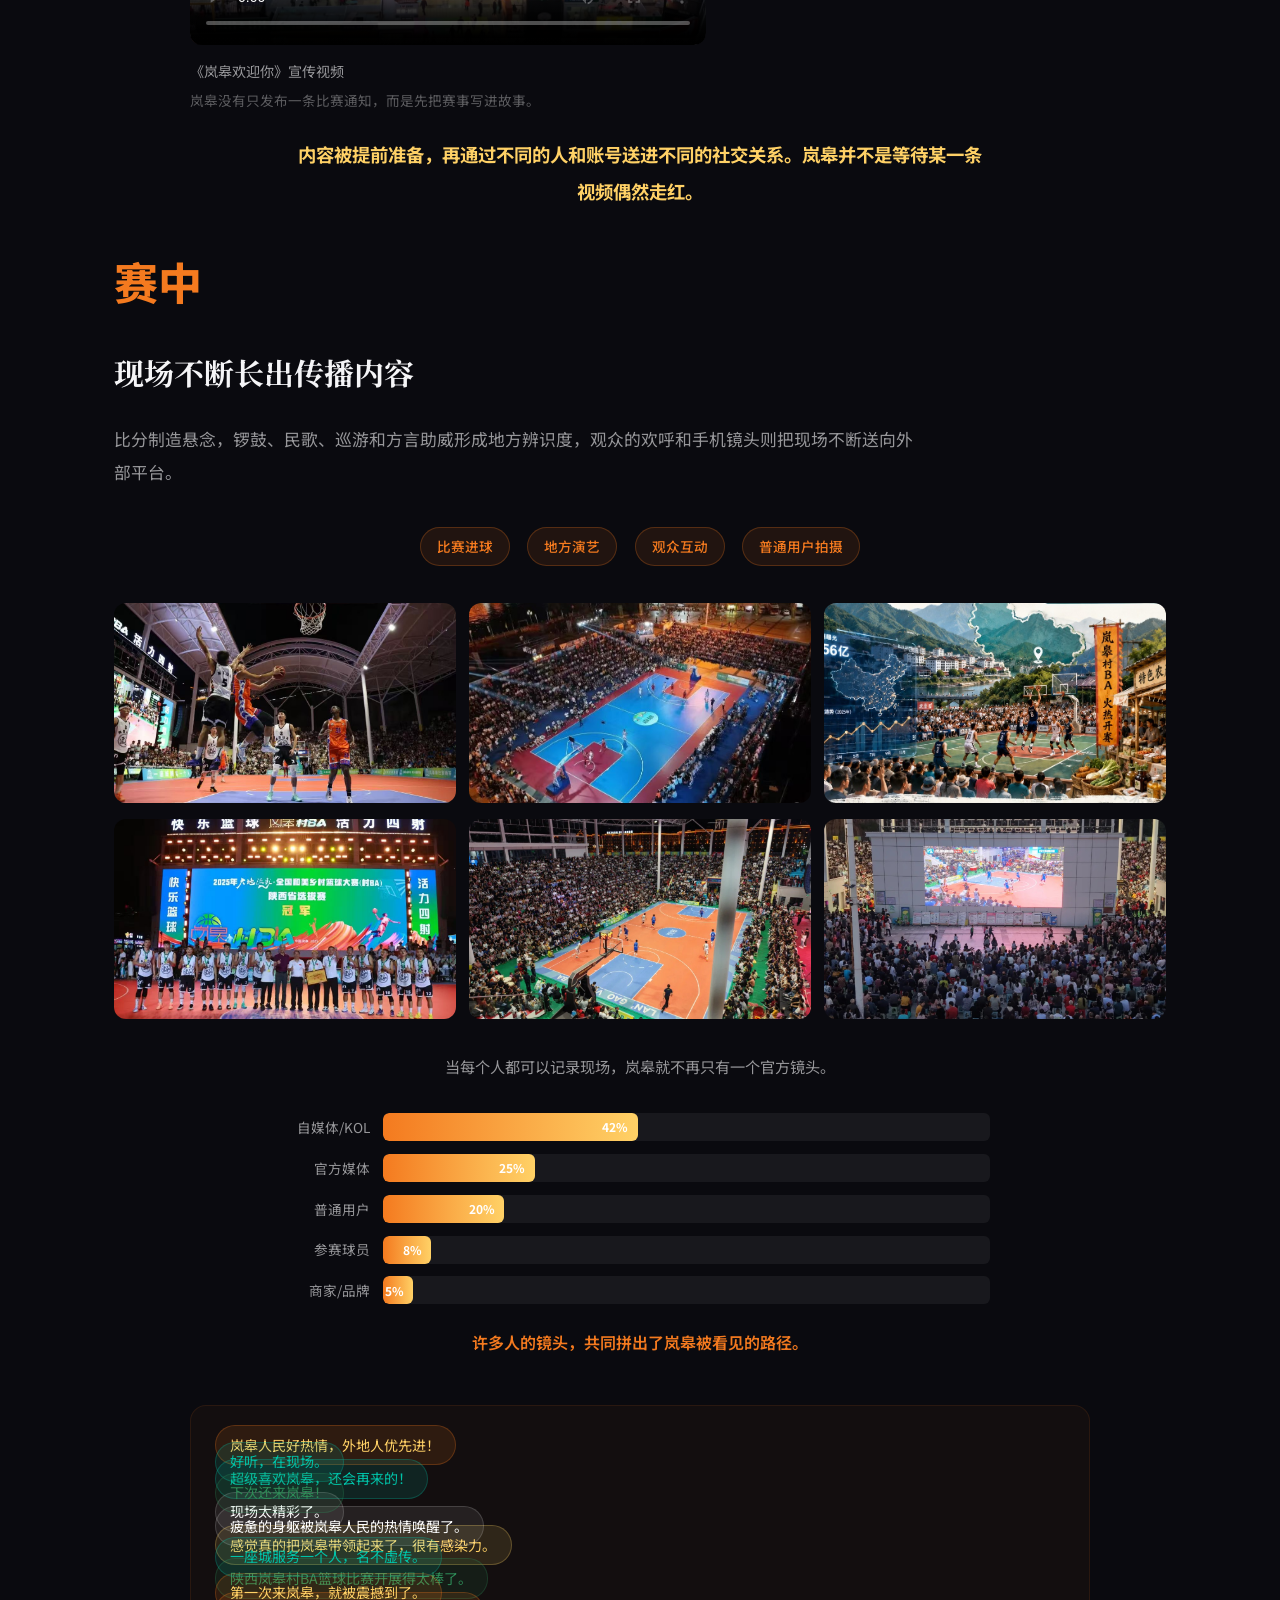
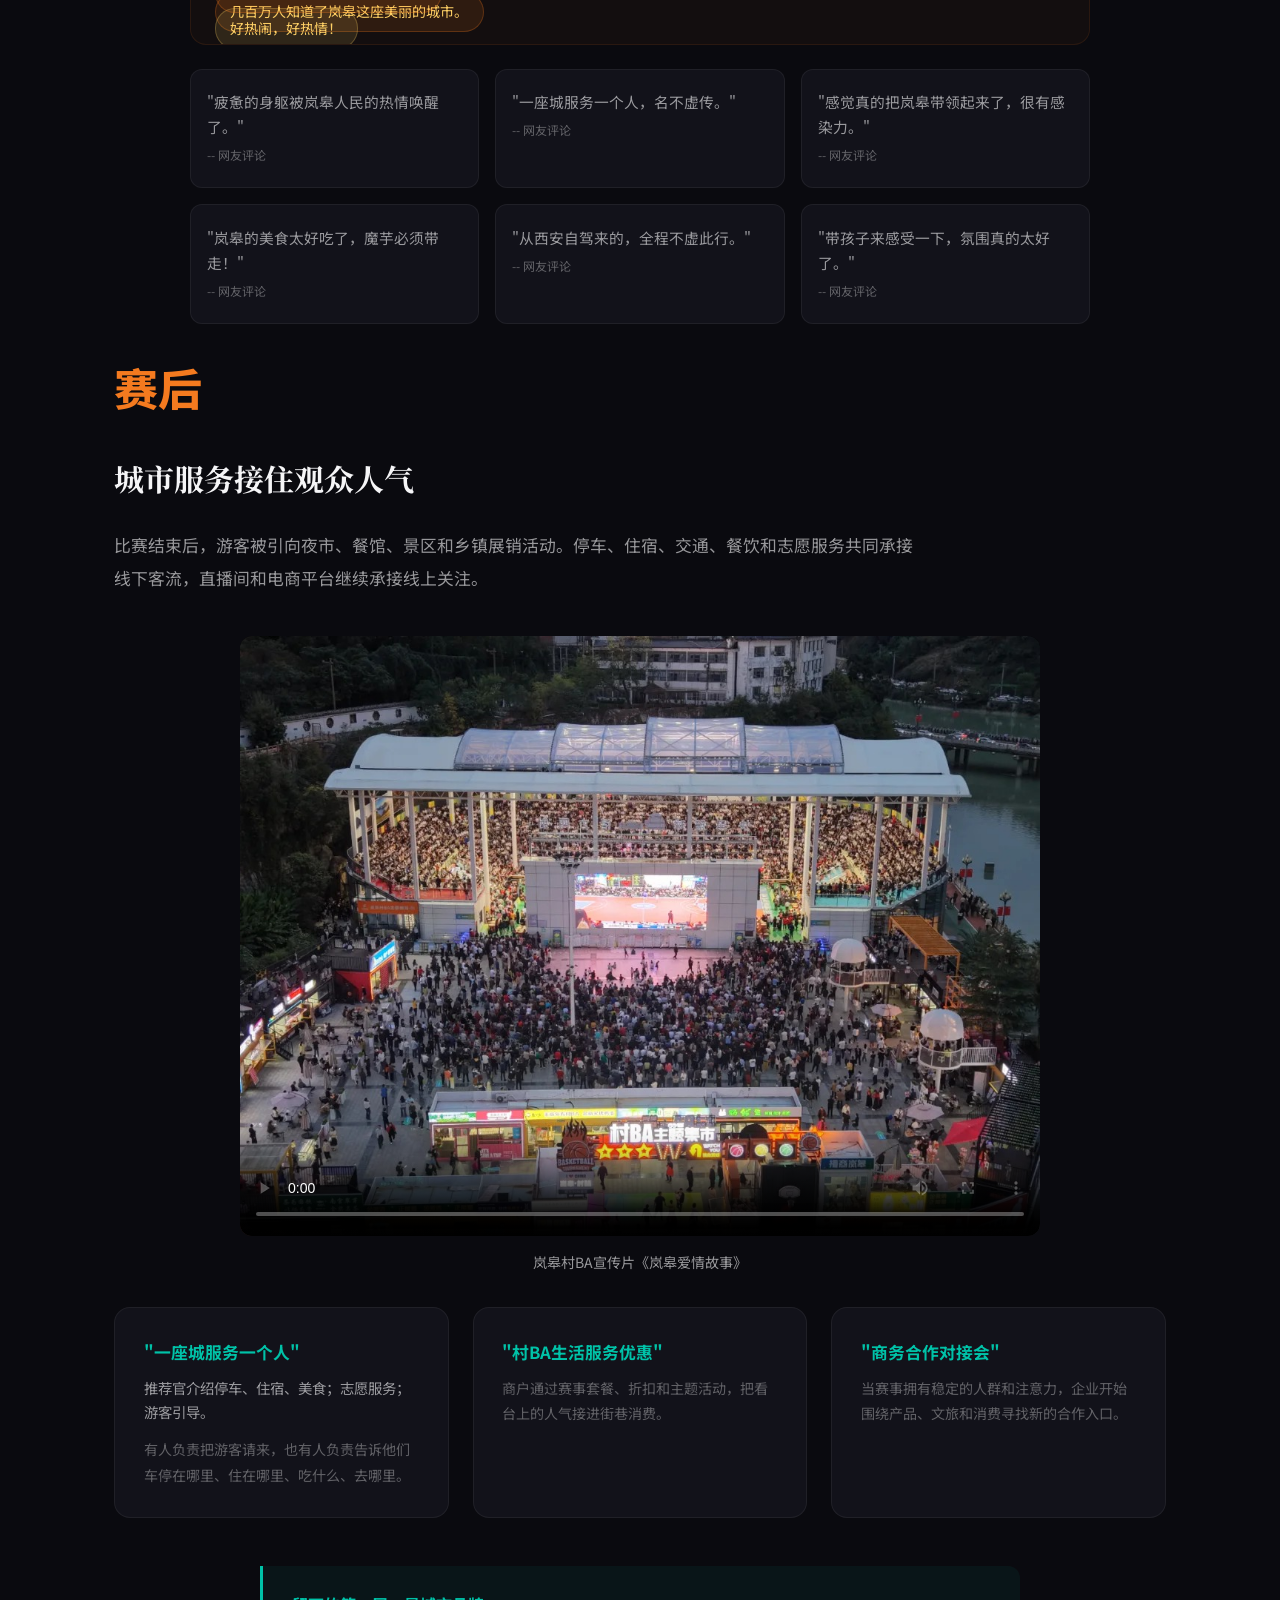
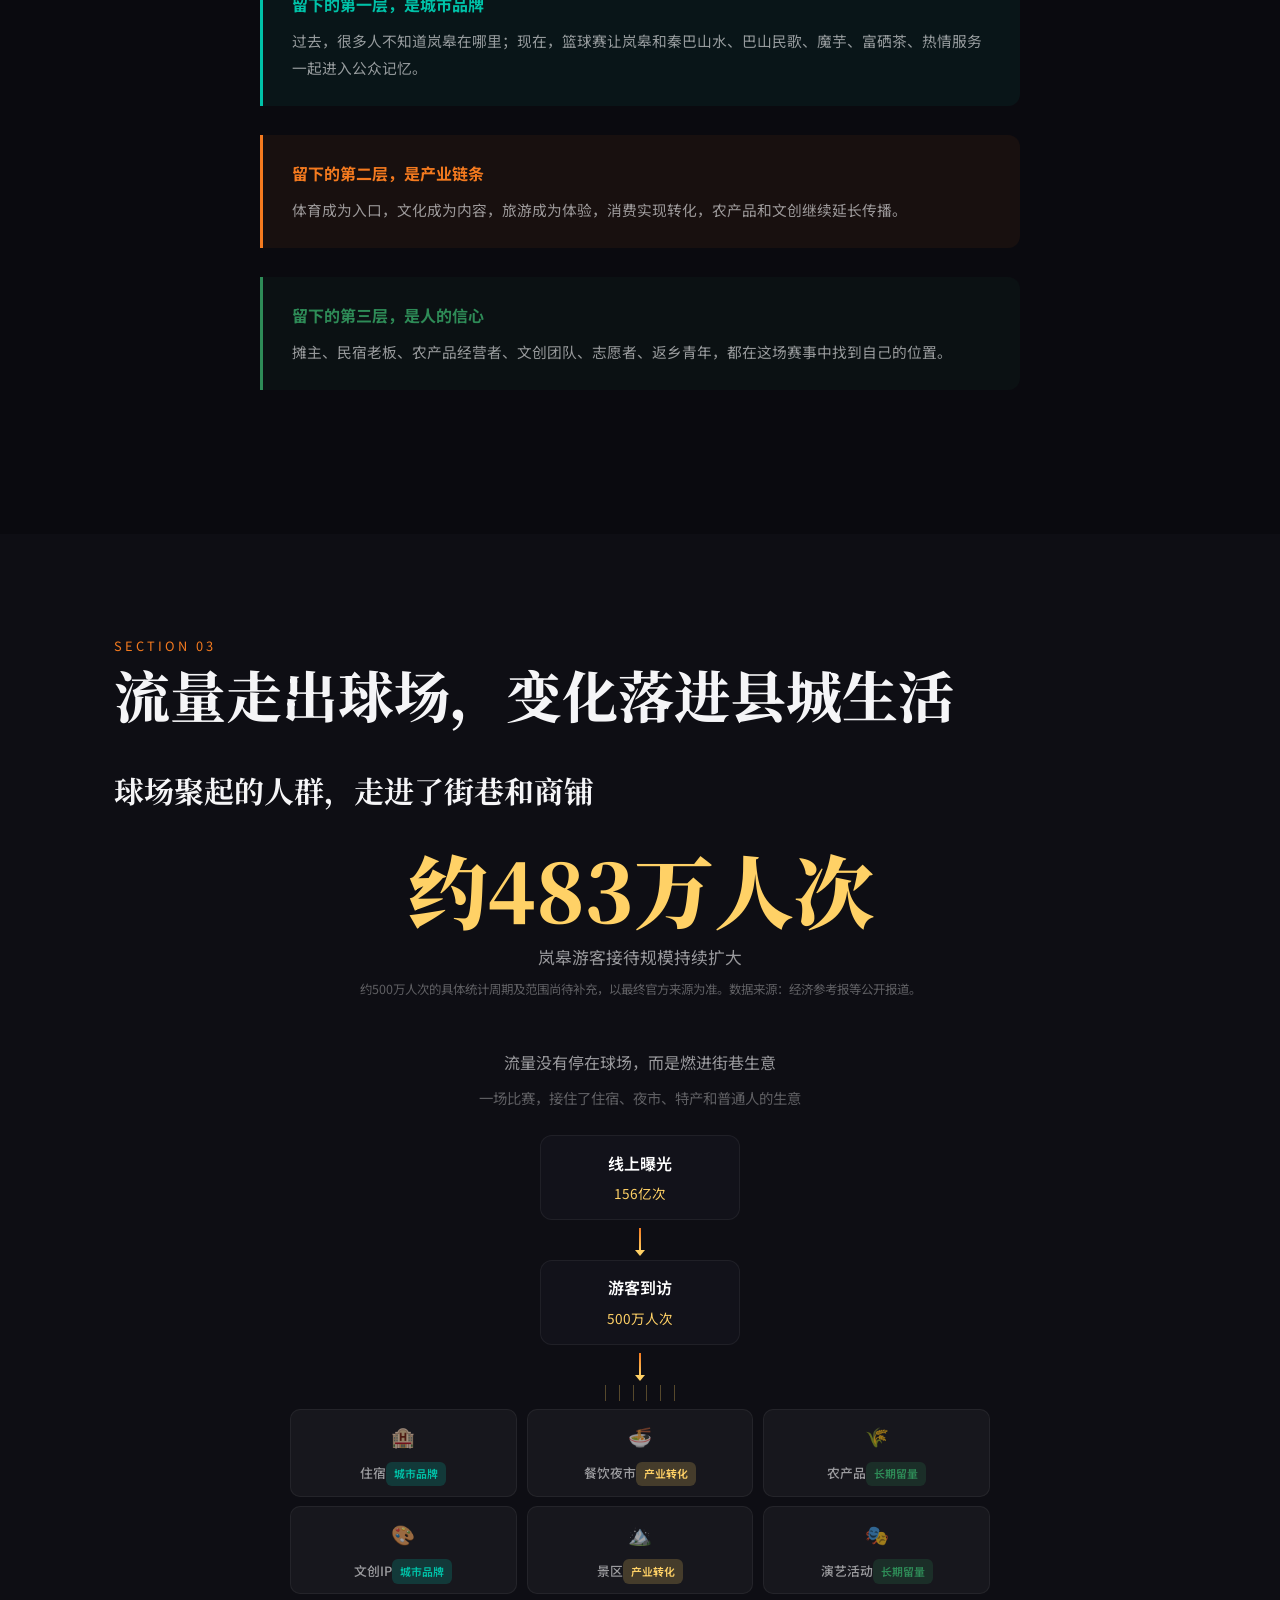
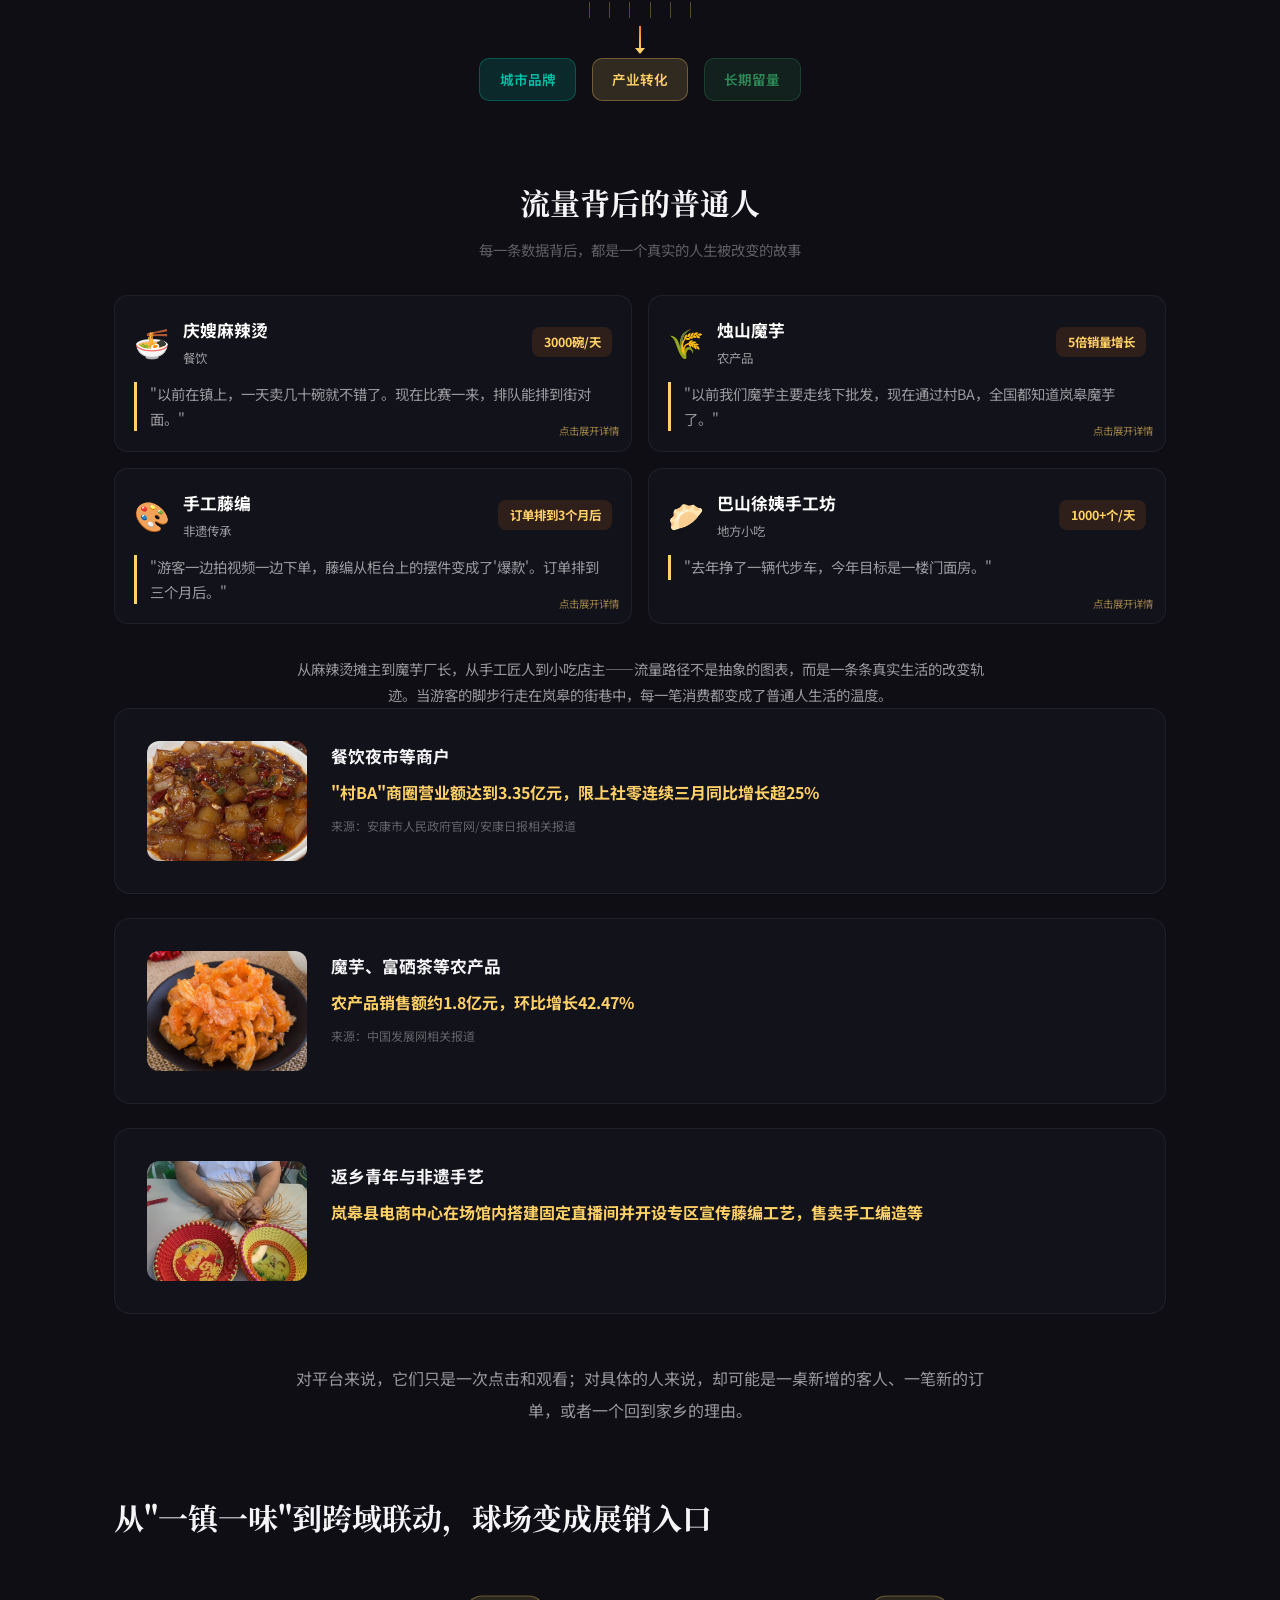
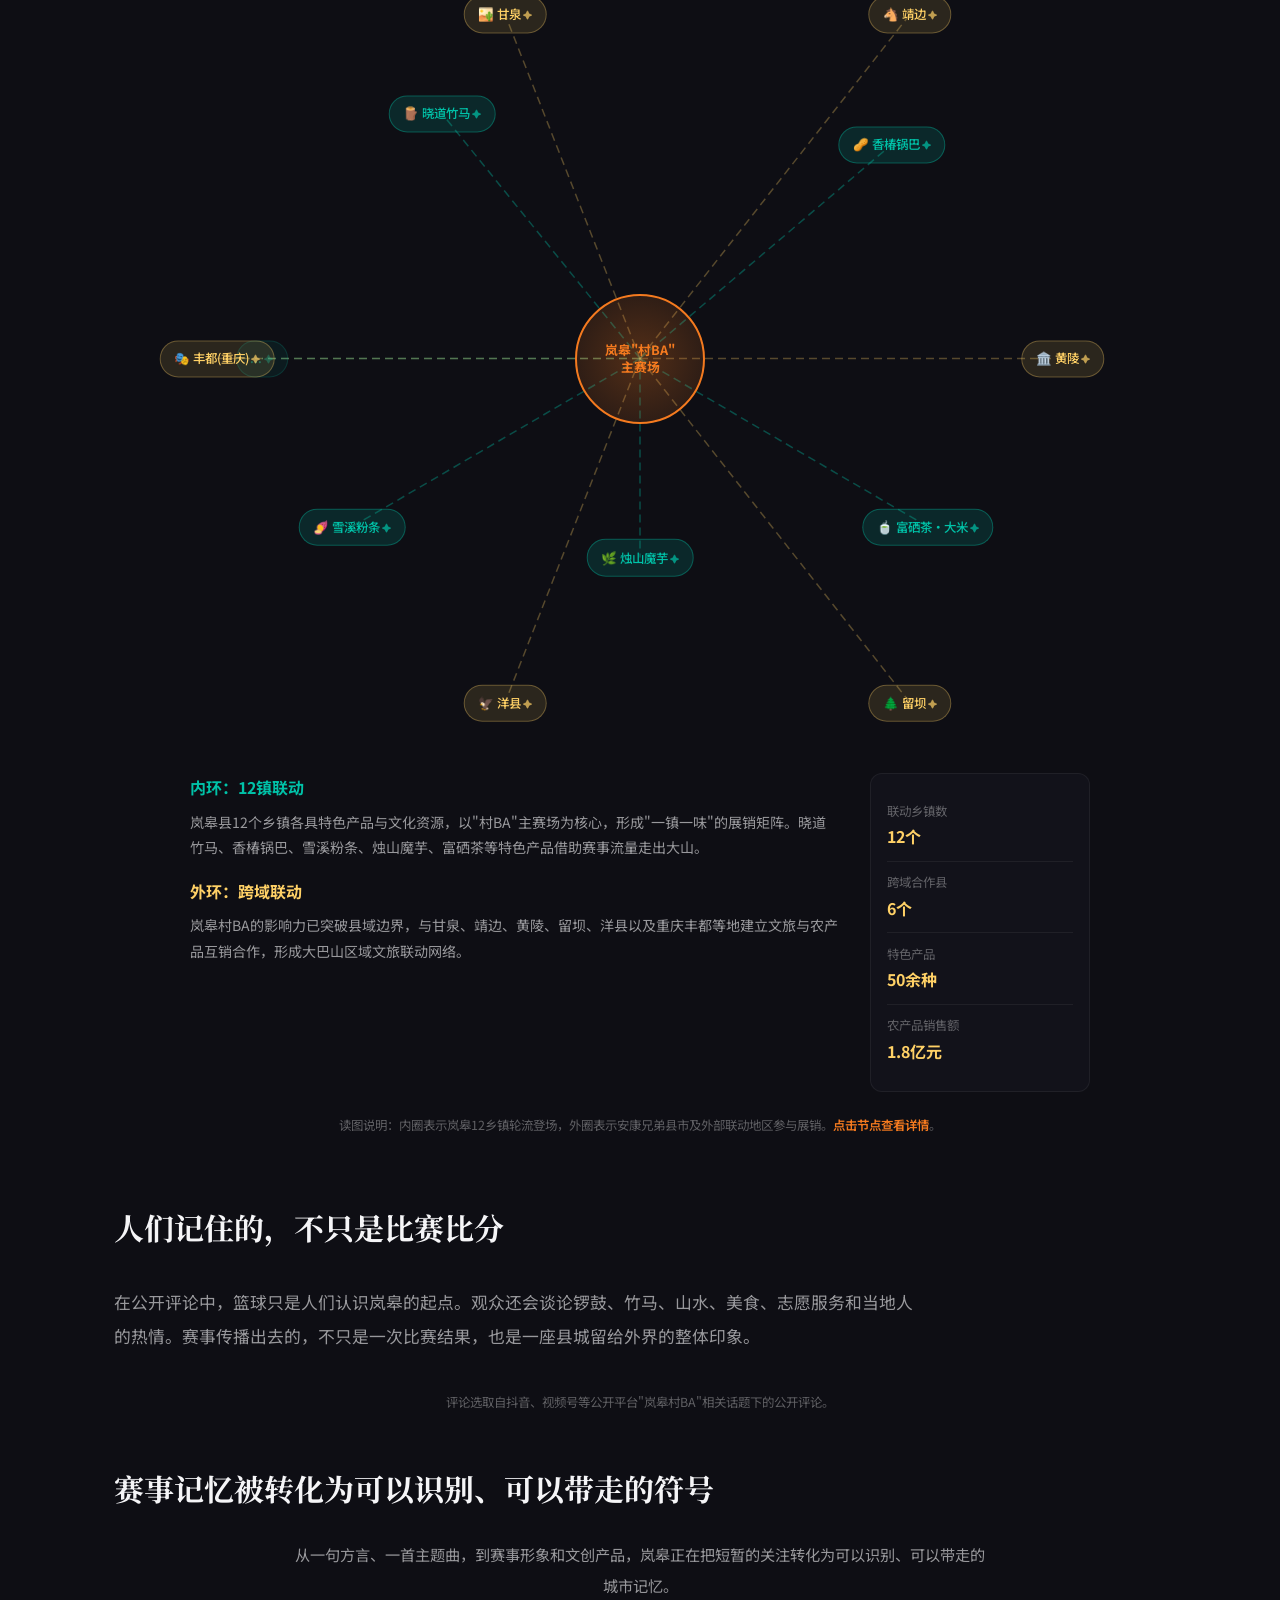
==== commit c73fb57a: "feat: 漏斗可点击+人物故事+四借提示+贵州点+4视频重排+love-story" ====
--- a/docs/index.html
+++ b/docs/index.html
@@ -60,6 +60,9 @@
     .borrow-card .borrow-summary { font-size: 0.9rem; color: var(--surface-text-secondary); line-height: 1.7; }
     .borrow-card .borrow-detail { max-height: 0; overflow: hidden; transition: max-height 0.5s ease, padding 0.3s ease; font-size: 0.88rem; color: var(--surface-text-secondary); line-height: 1.8; }
     .borrow-card.open .borrow-detail { max-height: 300px; padding-top: 0.8rem; }
+    .borrow-expand-hint { display: block; text-align: center; font-size: 0.78rem; color: var(--color-primary); font-weight: 700; margin-top: 0.8rem; padding: 0.35rem 0; border: 1px dashed rgba(244,122,31,0.3); border-radius: 8px; opacity: 0.8; transition: opacity 0.3s; }
+    .borrow-card:hover .borrow-expand-hint { opacity: 1; }
+    .borrow-card.open .borrow-expand-hint { color: var(--color-secondary); border-color: rgba(255,209,102,0.3); }
     .chart-container { position: relative; width: 100%; }
     .bar-chart { display: flex; flex-direction: column; gap: 0.8rem; }
     .bar-row { display: flex; align-items: center; gap: 0.8rem; }
@@ -260,9 +263,9 @@
     <div class="content-section" style="padding-top:0; padding-bottom:0;">
         <p class="reveal" style="text-align:center; font-size:0.9rem; color:var(--surface-text-muted); margin-bottom:1.5rem;">开赛之前，仪式已经让整座球场进入同一种情绪。</p>
         <video id="videoCeremony" class="section-video reveal" controls playsinline preload="metadata"
-               poster="assets/photos/cunba-panorama.jpg"
+               poster="assets/photos/match-scene-1.jpg"
                style="width:100%; max-width:1100px; margin:0 auto; display:block; border-radius:16px; background:#000;">
-            <source src="assets/cunba-scene.mp4" type="video/mp4">
+            <source src="assets/langao-basketball-history.mp4" type="video/mp4">
         </video>
         <p class="reveal" style="text-align:center; font-size:1.05rem; color:var(--surface-text-secondary); margin-top:2.5rem; max-width:700px; margin-left:auto; margin-right:auto; line-height:1.8;">当欢呼声越过看台，岚皋也开始进入更多人的视野。</p>
     </div>
@@ -289,9 +292,9 @@
             <div class="map-overlay"></div>
             <svg class="ev-dots-layer" viewBox="0 0 800 600" xmlns="http://www.w3.org/2000/svg">
                 <g class="ev-dot" style="display:block;">
-                    <circle class="ev-pulse" cx="420" cy="395" r="5" fill="none" stroke="#F47A1F" stroke-width="1.5" opacity="0.6"></circle>
-                    <circle class="ev-core" cx="420" cy="395" r="5" fill="#F47A1F"></circle>
-                    <text class="ev-label" x="432" y="399">贵州</text>
+                    <circle class="ev-pulse" cx="420" cy="399" r="5" fill="none" stroke="#F47A1F" stroke-width="1.5" opacity="0.6"></circle>
+                    <circle class="ev-core" cx="420" cy="399" r="5" fill="#F47A1F"></circle>
+                    <text class="ev-label" x="432" y="403">贵州</text>
                 </g>
                 <g class="ev-dot" style="display:block;">
                     <circle class="ev-pulse" cx="580" cy="310" r="5" fill="none" stroke="#2E8B57" stroke-width="1.5" opacity="0.6"></circle>
@@ -458,6 +461,7 @@
                 <div class="borrow-subtitle">赛事热潮带来被看见的窗口</div>
                 <p class="borrow-summary">全国群众赛事持续升温，为岚皋提供了进入公共视野的机会。</p>
                 <div class="borrow-detail">真正把目光留下来的，仍然是本地长期积累的篮球传统和县城故事。岚皋没有追着热点跑，而是把赛事当作一个已有的基础去放大。</div>
+                <span class="borrow-expand-hint">点击展开详情</span>
             </div>
             <div class="borrow-card" onclick="this.classList.toggle('open')">
                 <img src="assets/photos/match-scene-new.jpg" alt="比赛现场" style="width:100%; height:140px; object-fit:cover; border-radius:12px; margin-bottom:0.8rem;">
@@ -465,6 +469,7 @@
                 <div class="borrow-subtitle">整座县城成为赛事参与者</div>
                 <p class="borrow-summary">球员负责比赛，演员负责表演，推荐官介绍山水与物产。</p>
                 <div class="borrow-detail">主播把现场送进手机屏幕，商户接住游客，志愿者维持秩序，普通居民则用自己的镜头记录这一切。每个人都在用自己的方式参与赛事。</div>
+                <span class="borrow-expand-hint">点击展开详情</span>
             </div>
         </div>
         <div class="grid-2 reveal" style="gap:1.5rem; margin-bottom:2rem;">
@@ -474,6 +479,7 @@
                 <div class="borrow-subtitle">秦巴文化进入球场中心</div>
                 <p class="borrow-summary">大道锣鼓、晓道竹马、巴人唢呐、南宫雄狮进入比赛间隙。</p>
                 <div class="borrow-detail">岚河演艺和县城巡游让观众等待下一次开球时，看到的仍然是岚皋。文化不是赛事的包装，而是赛事的一部分。</div>
+                <span class="borrow-expand-hint">点击展开详情</span>
             </div>
             <div class="borrow-card" onclick="this.classList.toggle('open')">
                 <img src="assets/photos/audience-seats.jpg" alt="观众席" style="width:100%; height:140px; object-fit:cover; border-radius:12px; margin-bottom:0.8rem;">
@@ -481,6 +487,7 @@
                 <div class="borrow-subtitle">成熟经验被转化为岚皋方案</div>
                 <p class="borrow-summary">岚皋主动走出去，观察成熟群众赛事如何组织比赛、承接游客。</p>
                 <div class="borrow-detail">回到岚皋以后，这些经验被重新放进当地的篮球基础、县域空间和秦巴文化之中。学习发生在外面，答案最终仍然写在岚皋。岚皋真正借到的，是组织赛事的方法，而不是复制另一座城市的样子。</div>
+                <span class="borrow-expand-hint">点击展开详情</span>
             </div>
         </div>
         <!-- 学习贵州视频 -->
@@ -489,7 +496,7 @@
                    style="width:100%; border-radius:12px; background:#000;">
                 <source src="assets/learn-from-guizhou.mp4" type="video/mp4">
             </video>
-            <p style="font-size:0.82rem; color:var(--surface-text-muted); margin-top:0.5rem; text-align:center;">视频来源：【待补充】</p>
+            <p style="font-size:0.88rem; color:var(--surface-text-secondary); margin-top:0.5rem; text-align:center;">学习相关经验</p>
         </div>
 
         <div class="reveal" style="max-width:700px; margin:0 auto 4rem; text-align:center; padding:1.5rem 2rem; background:rgba(244,122,31,0.06); border:1px solid rgba(244,122,31,0.15); border-radius:12px;">
@@ -515,7 +522,8 @@
                        style="width:100%; border-radius:12px; background:#000;">
                     <source src="assets/langao-welcome.mp4" type="video/mp4">
                 </video>
-                <p style="font-size:0.8rem; color:var(--surface-text-muted); margin-top:0.4rem;">岚皋没有只发布一条比赛通知，而是先把赛事写进故事。</p>
+                <p style="font-size:0.88rem; color:var(--surface-text-secondary); margin-top:0.4rem;">《岚皋欢迎你》宣传视频</p>
+                <p style="font-size:0.85rem; color:var(--surface-text-muted); margin-top:0.3rem; line-height:1.7;">岚皋没有只发布一条比赛通知，而是先把赛事写进故事。</p>
             </div>
             <div style="flex:0 0 auto; min-width:200px; max-width:360px;">
                 <p style="font-size:0.75rem; color:var(--surface-text-muted); margin-bottom:0.4rem;">岚皋"村BA"文旅推荐官官方账号</p>
@@ -669,9 +677,9 @@
         <div class="reveal" style="max-width:800px; margin:0 auto 2rem;">
             <video controls playsinline preload="metadata" poster="assets/photos/cunba-panorama.jpg"
                    style="width:100%; border-radius:12px; background:#000;">
-                <source src="assets/langao-welcome.mp4" type="video/mp4">
+                <source src="assets/langao-love-story.mp4" type="video/mp4">
             </video>
-            <p style="font-size:0.8rem; color:var(--surface-text-muted); margin-top:0.4rem; text-align:center;">视频来源：【待补充】</p>
+            <p style="font-size:0.88rem; color:var(--surface-text-secondary); margin-top:0.4rem; text-align:center;">岚皋村BA宣传片《岚皋爱情故事》</p>
         </div>
 
         <div class="grid-3 reveal" style="margin-bottom:3rem;">
@@ -731,7 +739,7 @@
             <p class="footnote">约500万人次的具体统计周期及范围尚待补充，以最终官方来源为准。数据来源：经济参考报等公开报道。</p>
         </div>
 
-        <!-- 漏斗图：流量转化 -->
+        <!-- 漏斗图：流量转化（可点击） -->
         <style>
         .sankey-flow { display: flex; flex-direction: column; align-items: center; gap: 0.5rem; max-width: 700px; margin: 0 auto 1.5rem; }
         .sankey-node { text-align: center; padding: 0.8rem 2rem; background: var(--surface-card); border: 1px solid var(--surface-border); border-radius: 12px; min-width: 200px; }
@@ -741,7 +749,9 @@
         .sankey-arrow::after { content: ''; position: absolute; bottom: -4px; left: 50%; transform: translateX(-50%); border-left: 5px solid transparent; border-right: 5px solid transparent; border-top: 6px solid var(--color-secondary); }
         .sankey-branches { display: grid; grid-template-columns: repeat(3, 1fr); gap: 0.6rem; width: 100%; }
         .sankey-branch { text-align: center; padding: 0.6rem 0.4rem; border-radius: 10px; font-size: 0.8rem; font-weight: 500; background: rgba(255,255,255,0.04); border: 1px solid var(--surface-border); color: var(--surface-text-secondary); cursor: pointer; transition: all 0.3s ease; }
-        .sankey-branch:hover { background: rgba(244,122,31,0.1); border-color: rgba(244,122,31,0.3); }
+        .sankey-branch:hover { background: rgba(244,122,31,0.1); border-color: var(--color-secondary); color: #fff; transform: translateY(-2px); }
+        .sankey-branch.active { background: rgba(244,122,31,0.15); border-color: var(--color-secondary); color: var(--color-secondary); box-shadow: 0 0 20px rgba(244,122,31,0.25); }
+        .sankey-branch.dimmed { opacity: 0.35; }
         .sankey-branch .branch-icon { font-size: 1.2rem; display: block; margin-bottom: 0.2rem; }
         .sankey-branch .branch-tag { display: inline-block; margin-top: 0.3rem; padding: 0.15rem 0.5rem; border-radius: 6px; font-size: 0.68rem; font-weight: 600; }
         .tag-brand { background: rgba(0,194,168,0.2); color: var(--color-accent); }
@@ -756,7 +766,31 @@
         .outcome-brand { background: rgba(0,194,168,0.15); color: var(--color-accent); border: 1px solid rgba(0,194,168,0.3); }
         .outcome-industry { background: rgba(255,209,102,0.15); color: var(--color-secondary); border: 1px solid rgba(255,209,102,0.3); }
         .outcome-retention { background: rgba(46,139,87,0.15); color: #2E8B57; border: 1px solid rgba(46,139,87,0.3); }
+        .sankey-detail { max-width: 800px; margin: 1.5rem auto 0; background: rgba(255,255,255,0.04); border: 1px solid rgba(255,255,255,0.1); border-radius: 16px; padding: 0; max-height: 0; overflow: hidden; transition: max-height 0.5s cubic-bezier(0.4,0,0.2,1), padding 0.5s ease, opacity 0.4s ease; opacity: 0; }
+        .sankey-detail.open { max-height: 300px; padding: 1.5rem 2rem; opacity: 1; }
+        .sankey-detail .detail-title { font-size: 1.05rem; font-weight: 700; color: var(--color-secondary); margin-bottom: 0.6rem; }
+        .sankey-detail .detail-text { font-size: 0.9rem; color: var(--surface-text-secondary); line-height: 1.9; }
+        .sankey-detail .detail-close { float: right; cursor: pointer; color: var(--surface-text-muted); font-size: 1.2rem; transition: color 0.2s; }
+        .sankey-detail .detail-close:hover { color: #fff; }
         @media (max-width: 600px) { .sankey-branches { grid-template-columns: repeat(2, 1fr); } }
+
+        /* Character story cards */
+        .character-cards { display: grid; grid-template-columns: repeat(2, 1fr); gap: 1rem; max-width: 1100px; margin: 0 auto; }
+        .character-card { background: var(--surface-card); border-radius: 14px; padding: 1.2rem; cursor: pointer; transition: transform 0.3s ease, box-shadow 0.3s ease, border-color 0.3s ease; border: 1px solid rgba(255,255,255,0.06); position: relative; }
+        .character-card::after { content: "点击展开详情"; position: absolute; bottom: 10px; right: 12px; font-size: 0.65rem; color: var(--color-secondary); opacity: 0.6; pointer-events: none; transition: opacity 0.3s; }
+        .character-card:hover::after { opacity: 1; }
+        .character-card:hover { transform: translateY(-3px); box-shadow: 0 8px 30px rgba(0,0,0,0.3); border-color: rgba(244,122,31,0.3); }
+        .character-card .card-header { display: flex; align-items: center; gap: 0.8rem; margin-bottom: 0.8rem; }
+        .character-card .card-icon { font-size: 1.8rem; flex-shrink: 0; }
+        .character-card .card-name { font-weight: 700; font-size: 1.05rem; color: #fff; }
+        .character-card .card-type { font-size: 0.78rem; color: var(--surface-text-secondary); margin-top: 2px; }
+        .character-card .card-stat { margin-left: auto; font-size: 0.78rem; font-weight: 700; color: var(--color-secondary); background: rgba(244,122,31,0.12); padding: 0.25rem 0.7rem; border-radius: 8px; white-space: nowrap; flex-shrink: 0; }
+        .character-card .card-header > div { min-width: 0; overflow: hidden; }
+        .character-card .card-quote { font-size: 0.9rem; color: var(--surface-text-secondary); line-height: 1.7; border-left: 3px solid var(--color-secondary); padding-left: 0.8rem; margin-bottom: 0; }
+        .character-card .char-detail { max-height: 0; overflow: hidden; transition: max-height 0.5s ease, margin-top 0.4s ease, opacity 0.4s ease; font-size: 0.85rem; color: var(--surface-text-secondary); line-height: 1.7; opacity: 0; }
+        .character-card .char-detail.open { max-height: 200px; margin-top: 0.8rem; opacity: 1; }
+        .stories-summary { margin-top: 2rem; font-size: 0.9rem; color: var(--surface-text-secondary); line-height: 1.8; text-align: center; max-width: 700px; margin-left: auto; margin-right: auto; }
+        @media (max-width: 768px) { .character-cards { grid-template-columns: 1fr; } }
         </style>
         <div class="reveal" style="max-width:800px; margin:0 auto 1.5rem; text-align:center;">
             <p style="font-size:1rem; color:var(--surface-text-secondary); line-height:1.8; margin-bottom:0.5rem;">流量没有停在球场，而是燃进街巷生意</p>
@@ -774,13 +808,13 @@
             </div>
             <div class="sankey-arrow"></div>
             <div class="sankey-fanout"><div class="fanout-line"></div><div class="fanout-line"></div><div class="fanout-line"></div><div class="fanout-line"></div><div class="fanout-line"></div><div class="fanout-line"></div></div>
-            <div class="sankey-branches">
-                <div class="sankey-branch"><span class="branch-icon">🏨</span>住宿<span class="branch-tag tag-brand">城市品牌</span></div>
-                <div class="sankey-branch"><span class="branch-icon">🍜</span>餐饮夜市<span class="branch-tag tag-industry">产业转化</span></div>
-                <div class="sankey-branch"><span class="branch-icon">🌾</span>农产品<span class="branch-tag tag-retention">长期留量</span></div>
-                <div class="sankey-branch"><span class="branch-icon">🎨</span>文创IP<span class="branch-tag tag-brand">城市品牌</span></div>
-                <div class="sankey-branch"><span class="branch-icon">🏔️</span>景区<span class="branch-tag tag-industry">产业转化</span></div>
-                <div class="sankey-branch"><span class="branch-icon">🎭</span>演艺活动<span class="branch-tag tag-retention">长期留量</span></div>
+            <div class="sankey-branches" id="sankeyBranches">
+                <div class="sankey-branch" data-branch="hotel" onclick="openSankeyDetail(this)"><span class="branch-icon">🏨</span>住宿<span class="branch-tag tag-brand">城市品牌</span></div>
+                <div class="sankey-branch" data-branch="food" onclick="openSankeyDetail(this)"><span class="branch-icon">🍜</span>餐饮夜市<span class="branch-tag tag-industry">产业转化</span></div>
+                <div class="sankey-branch" data-branch="agri" onclick="openSankeyDetail(this)"><span class="branch-icon">🌾</span>农产品<span class="branch-tag tag-retention">长期留量</span></div>
+                <div class="sankey-branch" data-branch="creative" onclick="openSankeyDetail(this)"><span class="branch-icon">🎨</span>文创IP<span class="branch-tag tag-brand">城市品牌</span></div>
+                <div class="sankey-branch" data-branch="scenic" onclick="openSankeyDetail(this)"><span class="branch-icon">🏔️</span>景区<span class="branch-tag tag-industry">产业转化</span></div>
+                <div class="sankey-branch" data-branch="show" onclick="openSankeyDetail(this)"><span class="branch-icon">🎭</span>演艺活动<span class="branch-tag tag-retention">长期留量</span></div>
             </div>
             <div class="sankey-fanin"><div class="fanin-line"></div><div class="fanin-line"></div><div class="fanin-line"></div><div class="fanin-line"></div><div class="fanin-line"></div><div class="fanin-line"></div></div>
             <div class="sankey-arrow"></div>
@@ -789,6 +823,58 @@
                 <div class="sankey-outcome outcome-industry">产业转化</div>
                 <div class="sankey-outcome outcome-retention">长期留量</div>
             </div>
+        </div>
+
+        <!-- 漏斗详情面板 -->
+        <div class="sankey-detail" id="sankeyDetail">
+            <span class="detail-close" onclick="closeSankeyDetail()">&times;</span>
+            <div class="detail-title" id="detailTitle"></div>
+            <div class="detail-text" id="detailText"></div>
+        </div>
+
+        <!-- 流量背后的普通人 -->
+        <div class="reveal" style="max-width:1100px; margin:3rem auto 0;">
+            <h3 class="sub-title" style="text-align:center; margin-bottom:0.5rem;">流量背后的普通人</h3>
+            <p style="text-align:center; font-size:0.9rem; color:var(--surface-text-muted); margin-bottom:2rem;">每一条数据背后，都是一个真实的人生被改变的故事</p>
+            <div class="character-cards">
+                <div class="character-card" onclick="toggleCharDetail(this)">
+                    <div class="card-header">
+                        <span class="card-icon">🍜</span>
+                        <div><div class="card-name">庆嫂麻辣烫</div><div class="card-type">餐饮</div></div>
+                        <div class="card-stat">3000碗/天</div>
+                    </div>
+                    <div class="card-quote">"以前在镇上，一天卖几十碗就不错了。现在比赛一来，排队能排到街对面。"</div>
+                    <div class="char-detail">王光菊，人称"庆嫂"，从石门镇搬到县城商圈经营麻辣烫摊位。赛事期间，一碗麻辣烫15元，小摊一天能卖出3000碗。月收入3万+，从镇上小摊到县城商圈，庆嫂的故事是岚皋普通人因赛事改变生活的缩影。</div>
+                </div>
+                <div class="character-card" onclick="toggleCharDetail(this)">
+                    <div class="card-header">
+                        <span class="card-icon">🌾</span>
+                        <div><div class="card-name">烛山魔芋</div><div class="card-type">农产品</div></div>
+                        <div class="card-stat">5倍销量增长</div>
+                    </div>
+                    <div class="card-quote">"以前我们魔芋主要走线下批发，现在通过村BA，全国都知道岚皋魔芋了。"</div>
+                    <div class="char-detail">刘世兵，烛山魔芋负责人。岚皋魔芋种植面积达16.2万亩，素有"中国魔芋之乡"美誉。村BA期间，魔芋产品销量增长5倍，日均成单突破3000单。烛山魔芋从深山特产变成全国知名品牌。</div>
+                </div>
+                <div class="character-card" onclick="toggleCharDetail(this)">
+                    <div class="card-header">
+                        <span class="card-icon">🎨</span>
+                        <div><div class="card-name">手工藤编</div><div class="card-type">非遗传承</div></div>
+                        <div class="card-stat">订单排到3个月后</div>
+                    </div>
+                    <div class="card-quote">"游客一边拍视频一边下单，藤编从柜台上的摆件变成了'爆款'。订单排到三个月后。"</div>
+                    <div class="char-detail">任师傅，手工藤编手艺人。藤编是岚皋省级非遗项目，编制的篮子、收纳盒等工艺品成为赛事热门伴手礼。30元起/件，游客一边拍视频一边下单，订单排到三个月后。非遗手艺借赛事流量找到了新的生命力。</div>
+                </div>
+                <div class="character-card" onclick="toggleCharDetail(this)">
+                    <div class="card-header">
+                        <span class="card-icon">🥟</span>
+                        <div><div class="card-name">巴山徐姨手工坊</div><div class="card-type">地方小吃</div></div>
+                        <div class="card-stat">1000+个/天</div>
+                    </div>
+                    <div class="card-quote">"去年挣了一辆代步车，今年目标是一楼门面房。"</div>
+                    <div class="char-detail">徐珍，巴山徐姨手工坊主理人。油炸饼5元一个，赛事期间一天能卖千余个。去年挣了一辆代步车，今年目标是一楼门面房。从路边小摊到月入过万，徐姨的故事印证了赛事经济对个体经营的拉动。</div>
+                </div>
+            </div>
+            <p class="stories-summary">从麻辣烫摊主到魔芋厂长，从手工匠人到小吃店主——流量路径不是抽象的图表，而是一条条真实生活的改变轨迹。当游客的脚步行走在岚皋的街巷中，每一笔消费都变成了普通人生活的温度。</p>
         </div>
 
         <!-- 三个经济案例 -->
@@ -1023,7 +1109,37 @@
         tObs.observe(el);
     });
 
-    // ============ 5. RADIATION MAP INIT ============
+    // ============ 5. SANKEY DETAIL ============
+    const sankeyData = {
+        hotel: { title: '住宿', text: '县内宾馆酒店入住率由30%上升到90%，另有报道提到大型酒店入住率达98%。受限于县城住宿容量，实际过夜游客约75万人次——按约2500张床位x3个月赛期x98%入住率估算。' },
+        food: { title: '餐饮夜市', text: '"村BA"商圈营业额约3.35亿元。庆嫂麻辣烫15元一碗，一天卖出3000碗，月入3万+。' },
+        agri: { title: '农产品', text: '销售额约1.8亿元，环比增长42.47%。烛山魔芋销量翻5倍，日均成单突破3000单。' },
+        creative: { title: '文创IP', text: '50余种文创产品，文创销售额突破20万元。岚小芋、岚宝、岚小硒、岚小鲟四大吉祥物。' },
+        scenic: { title: '景区', text: '南宫山、巴山大草原、千层河、神河源等景区游客量显著增加。' },
+        show: { title: '演艺活动', text: '600余场演艺活动，巴山民歌、大道锣鼓、唐艺等演艺嘉宾助阵。' }
+    };
+    function openSankeyDetail(el) {
+        const branch = el.dataset.branch;
+        const data = sankeyData[branch];
+        if (!data) return;
+        if (el.classList.contains('active')) { closeSankeyDetail(); return; }
+        document.querySelectorAll('.sankey-branch').forEach(function(b) { b.classList.remove('active'); if (b !== el) b.classList.add('dimmed'); });
+        el.classList.add('active'); el.classList.remove('dimmed');
+        document.getElementById('detailTitle').textContent = data.title;
+        document.getElementById('detailText').textContent = data.text;
+        document.getElementById('sankeyDetail').classList.add('open');
+    }
+    function closeSankeyDetail() {
+        document.querySelectorAll('.sankey-branch').forEach(function(b) { b.classList.remove('active', 'dimmed'); });
+        document.getElementById('sankeyDetail').classList.remove('open');
+    }
+    function toggleCharDetail(card) {
+        var detail = card.querySelector('.char-detail');
+        if (!detail) return;
+        detail.classList.toggle('open');
+    }
+
+    // ============ 6. RADIATION MAP INIT ============
     function initRadiationMap() {
         var map = document.getElementById('radiationMap');
         var svg = document.getElementById('radiationLines');
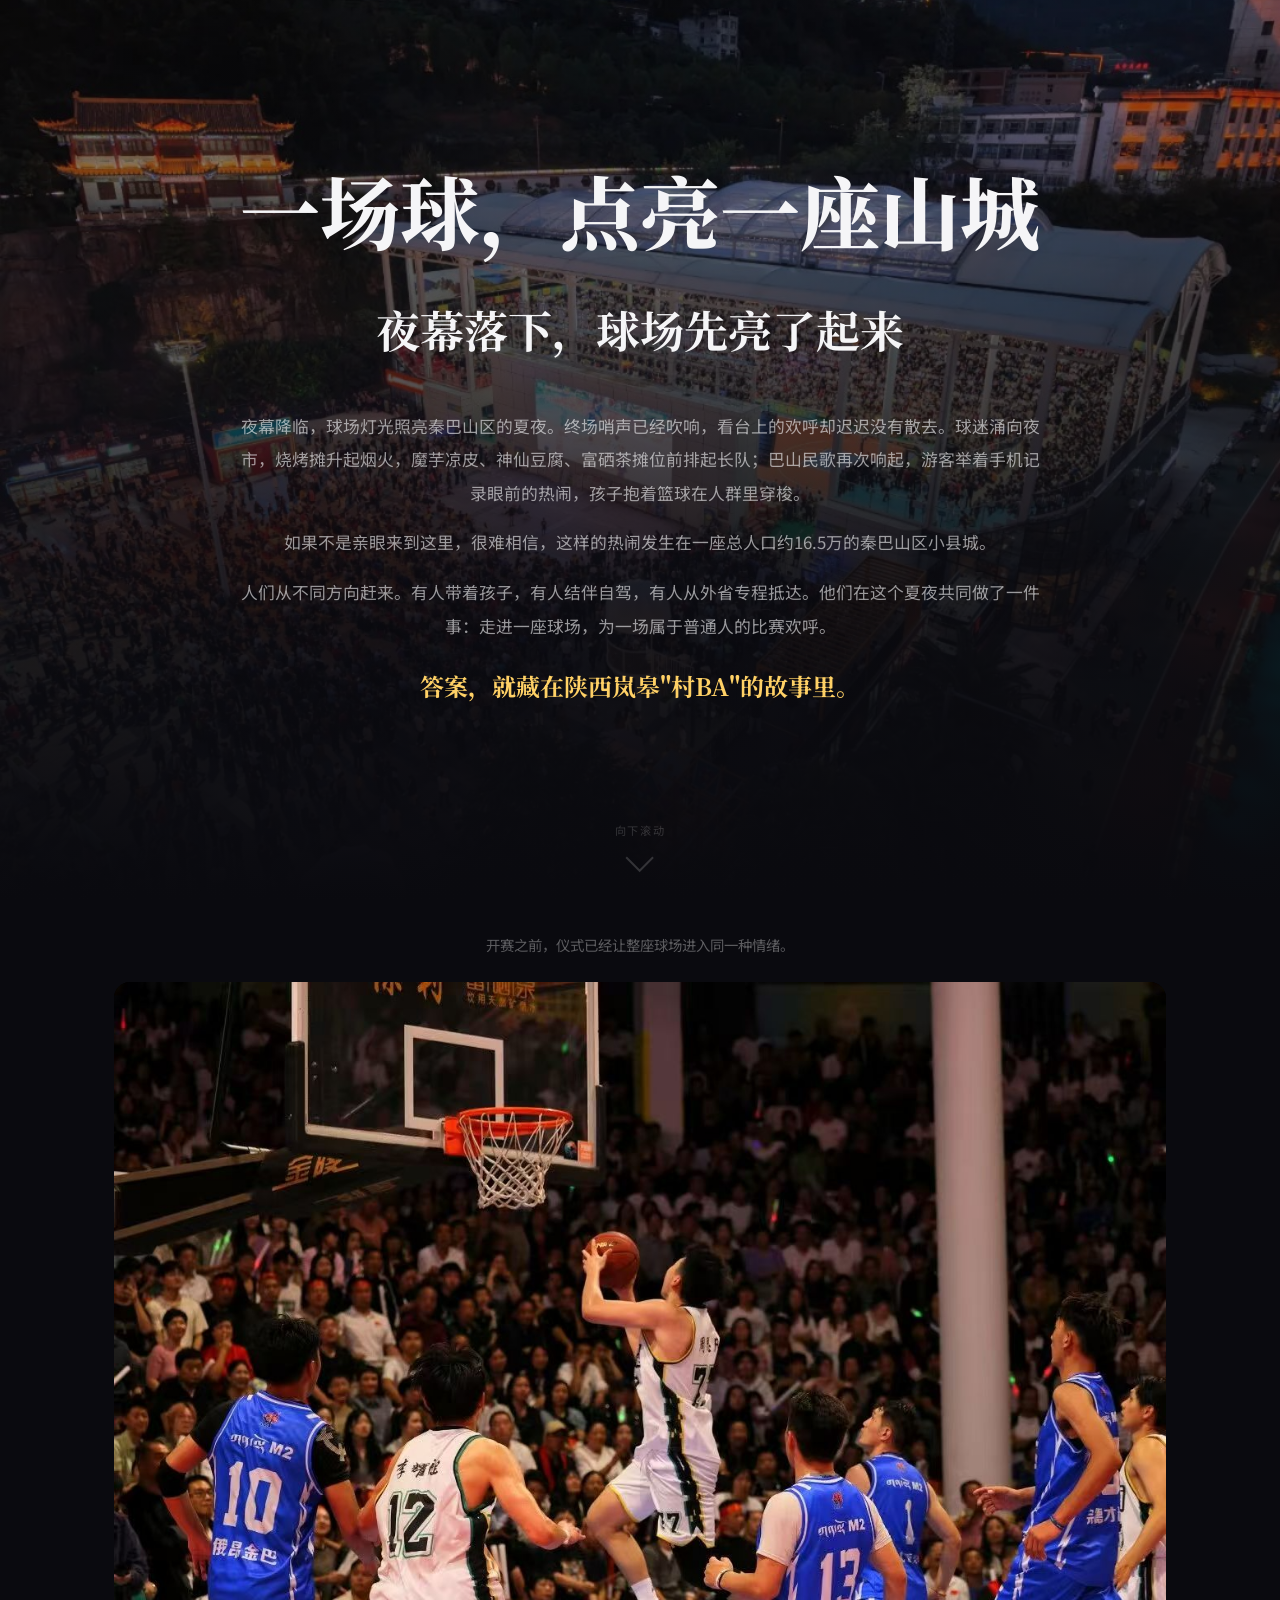
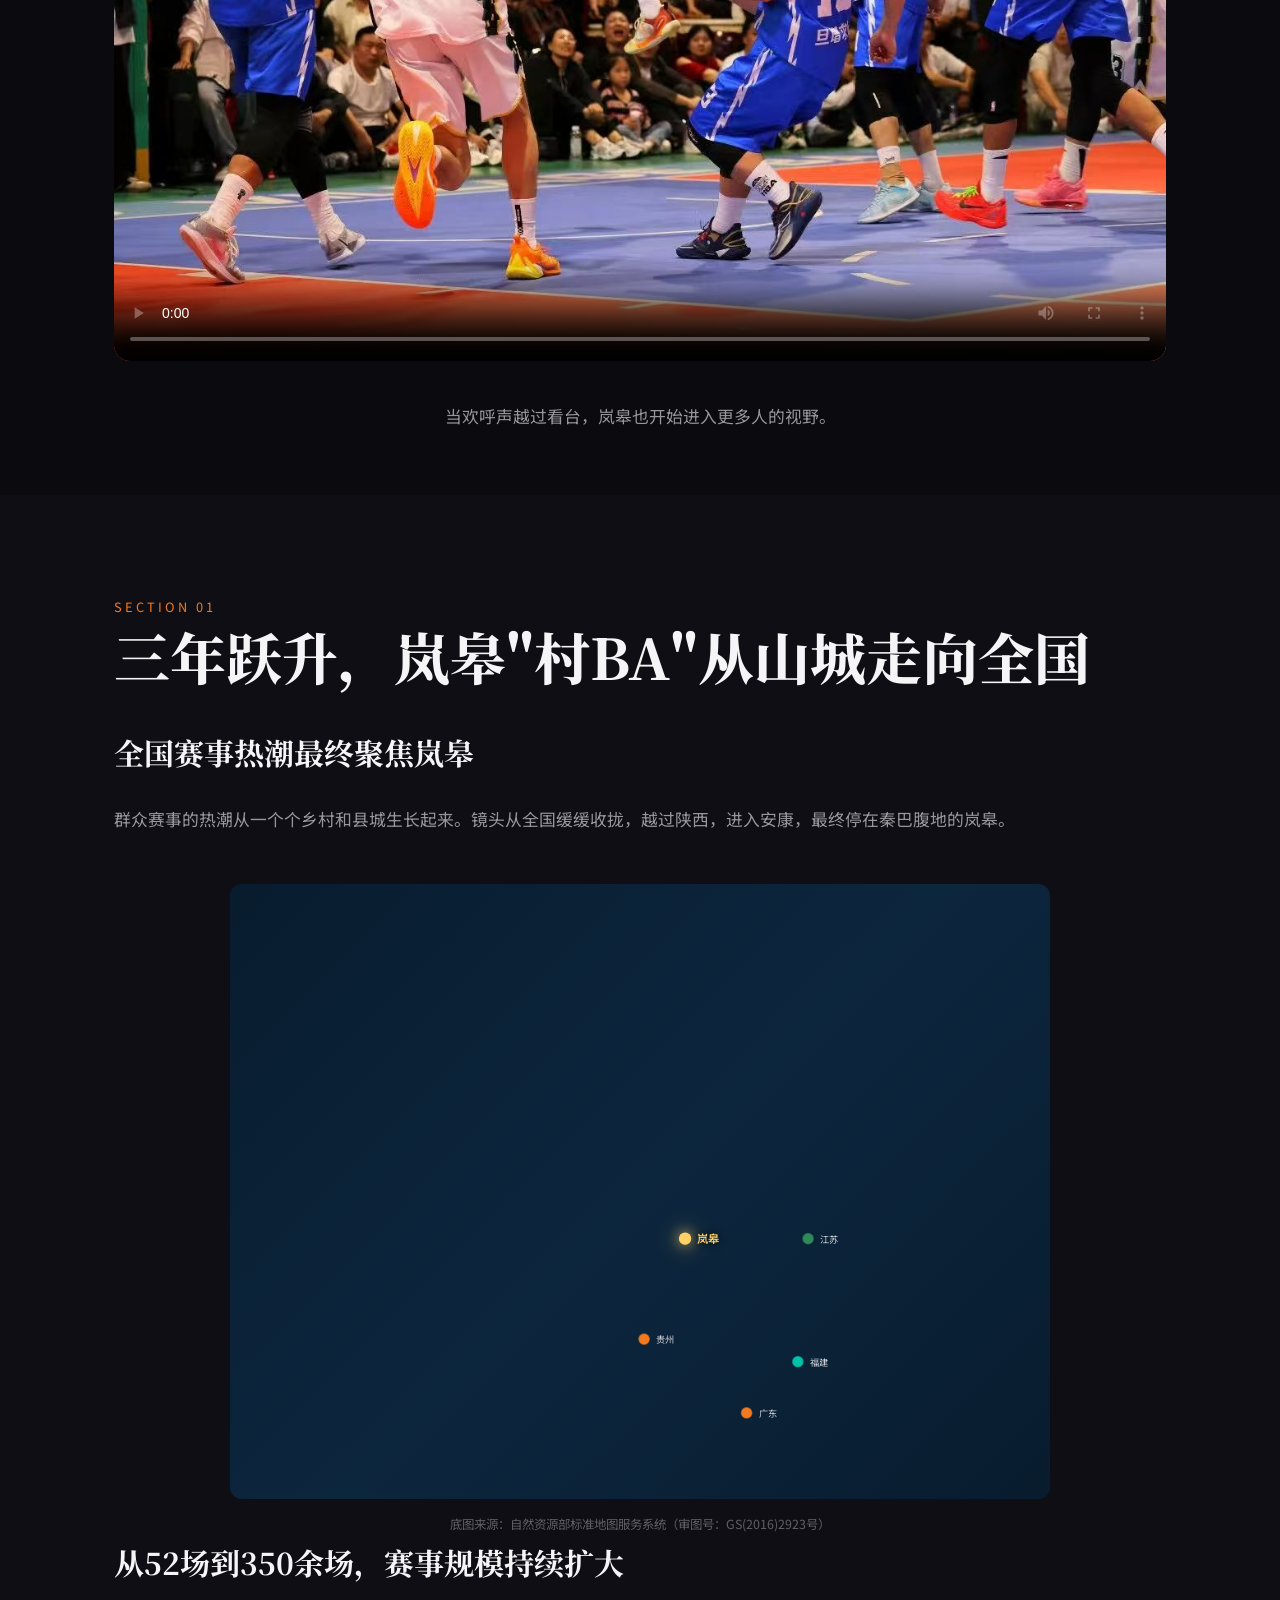
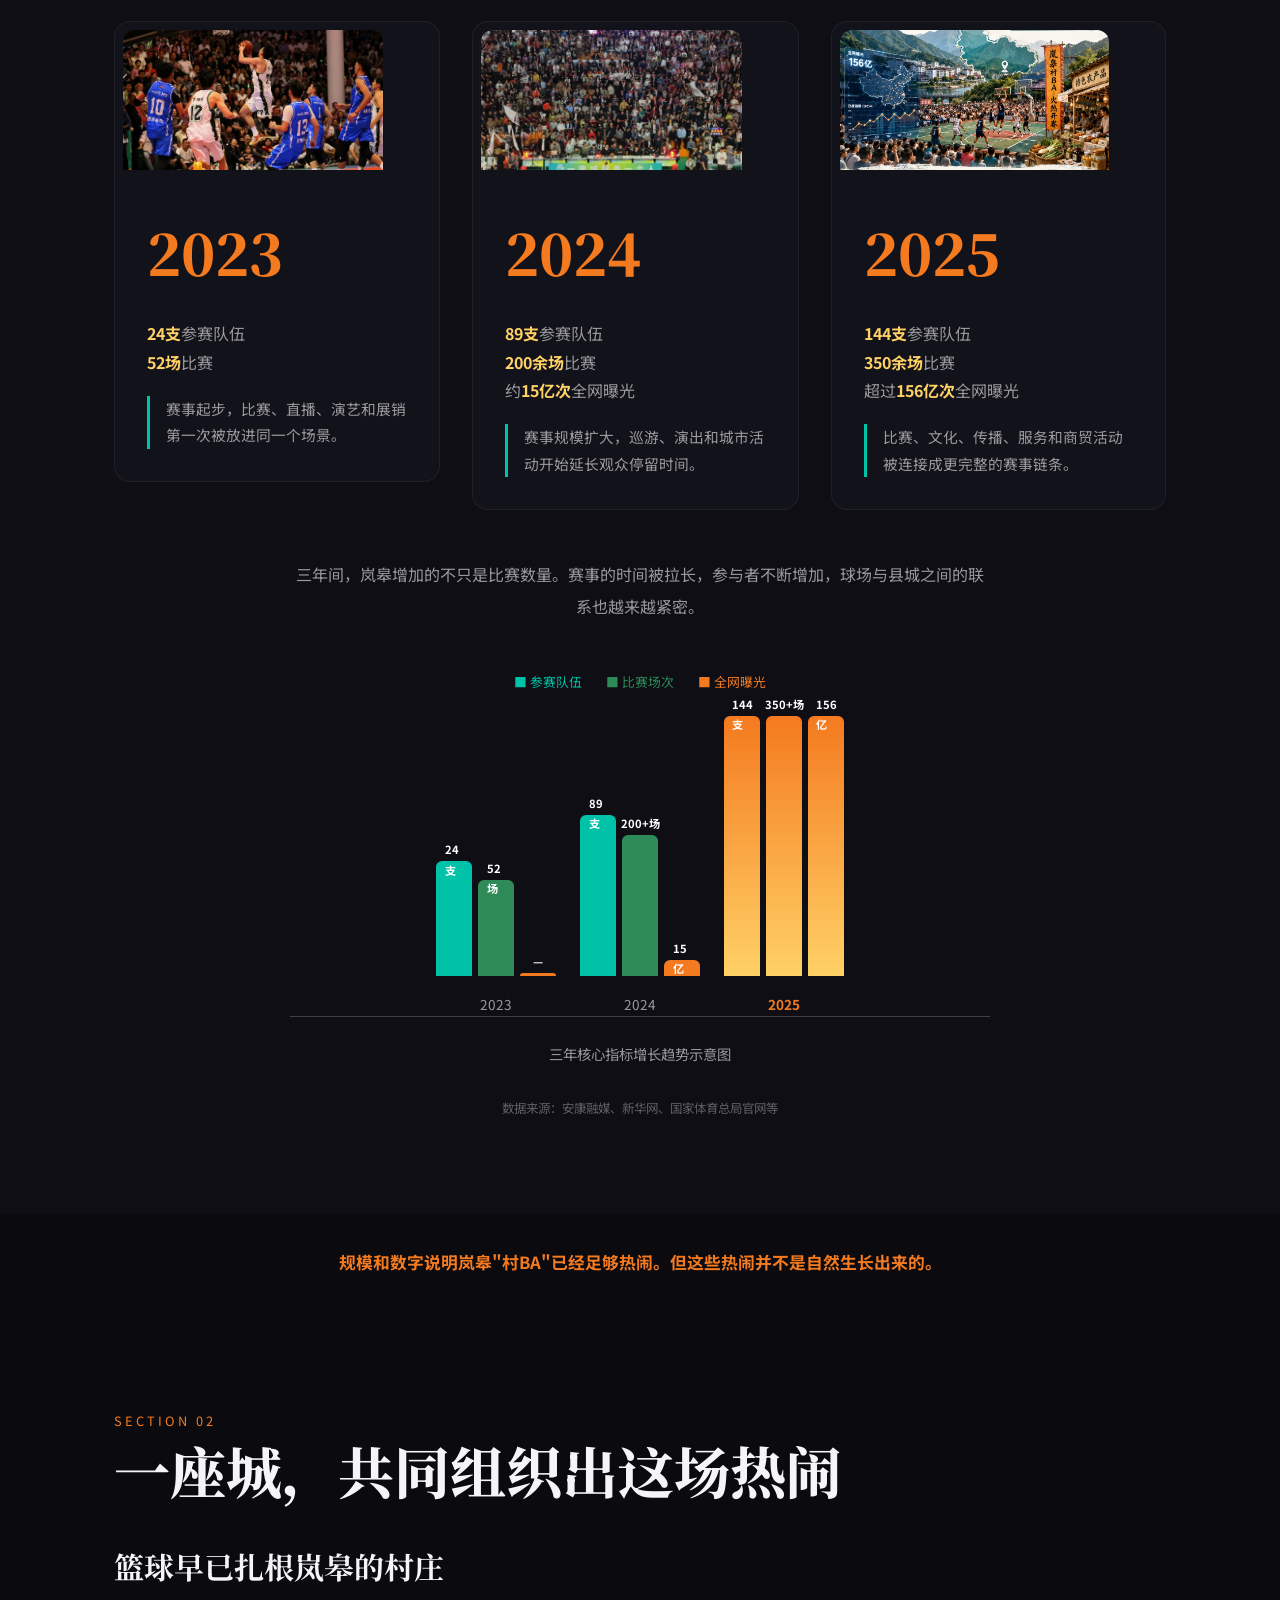
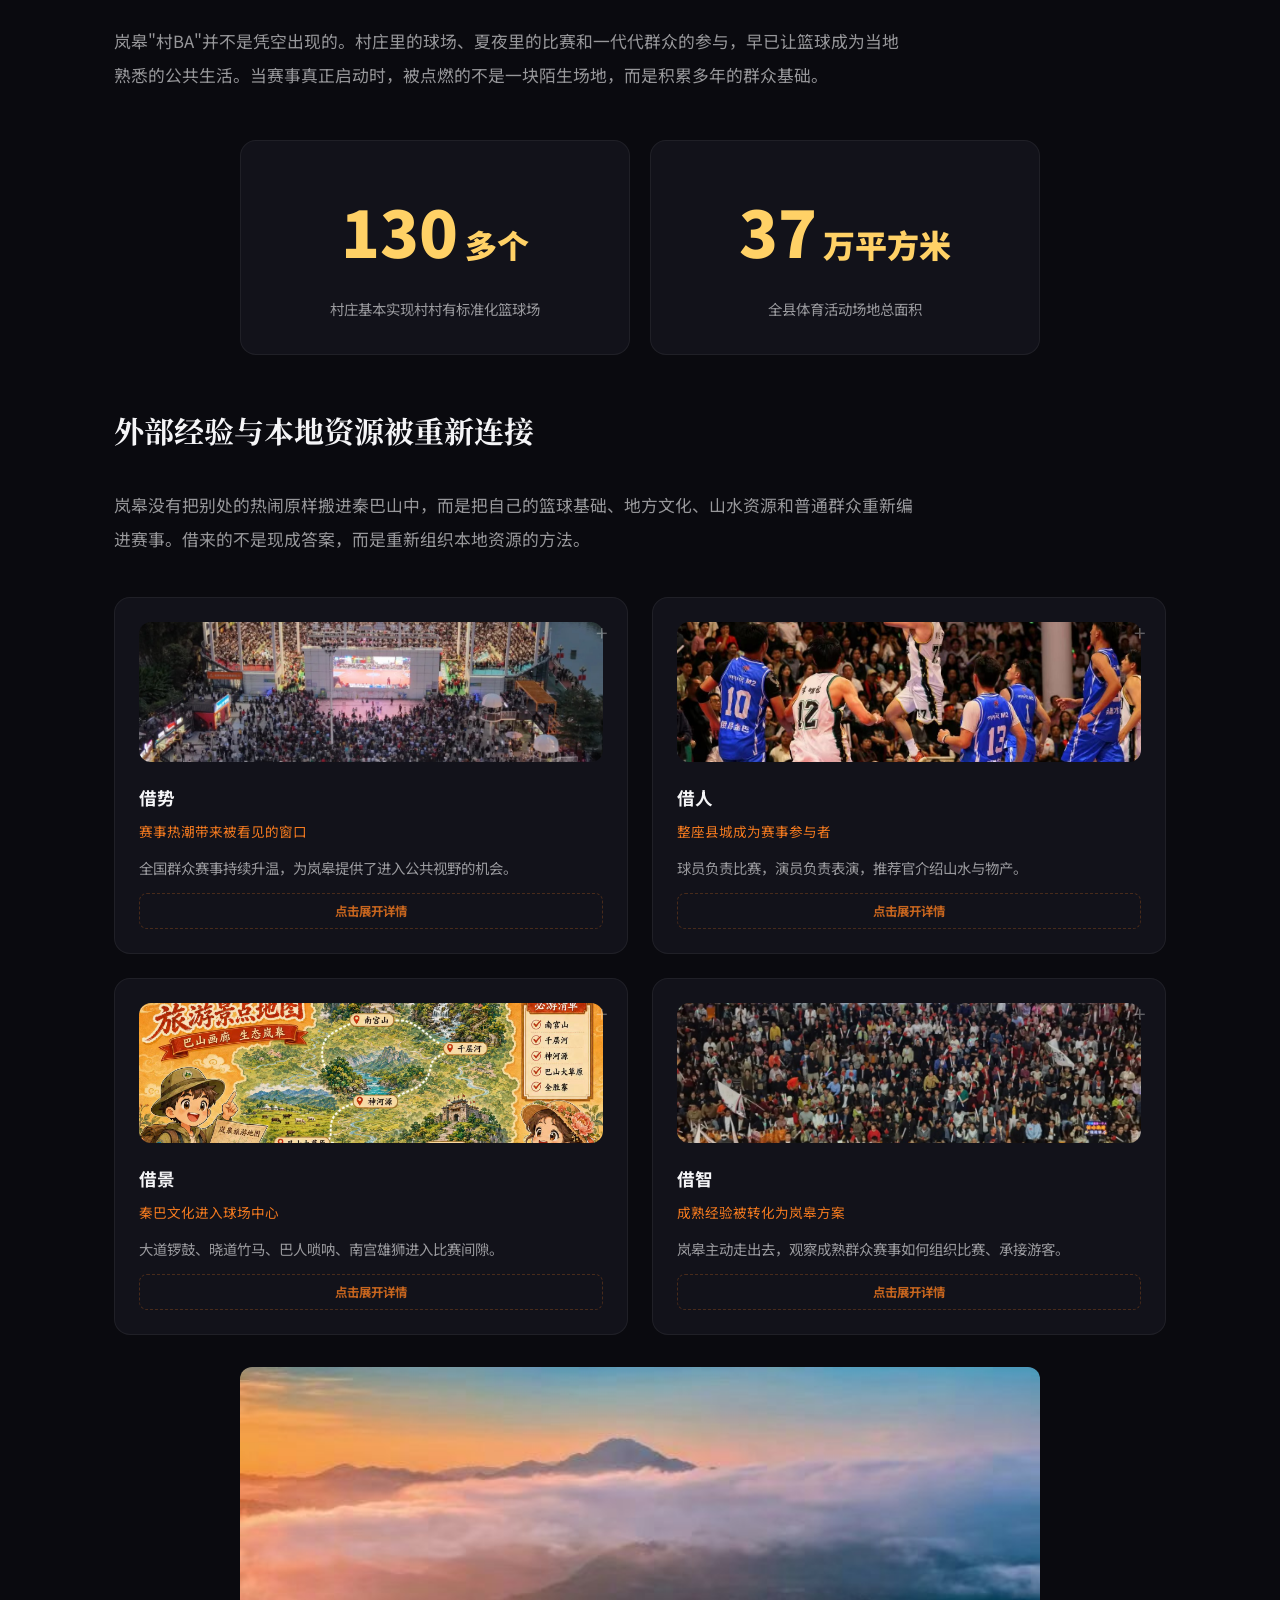
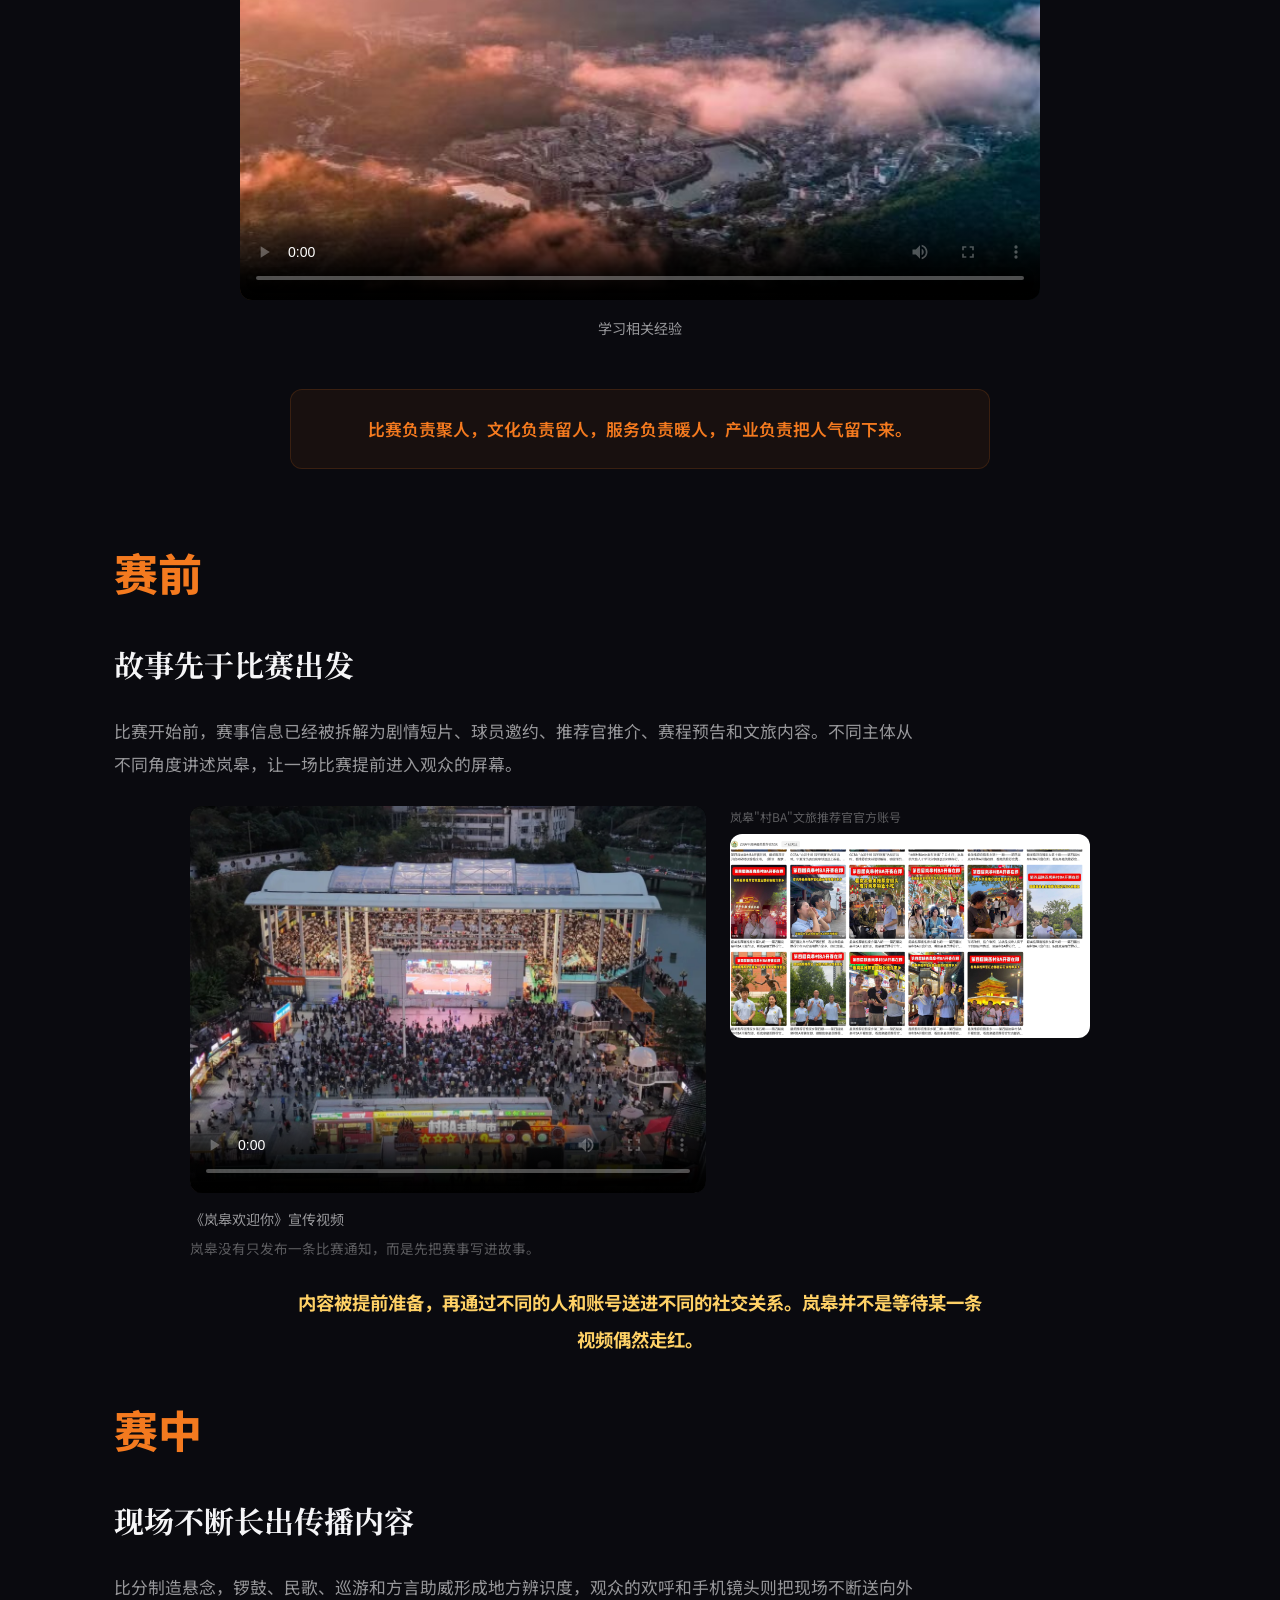
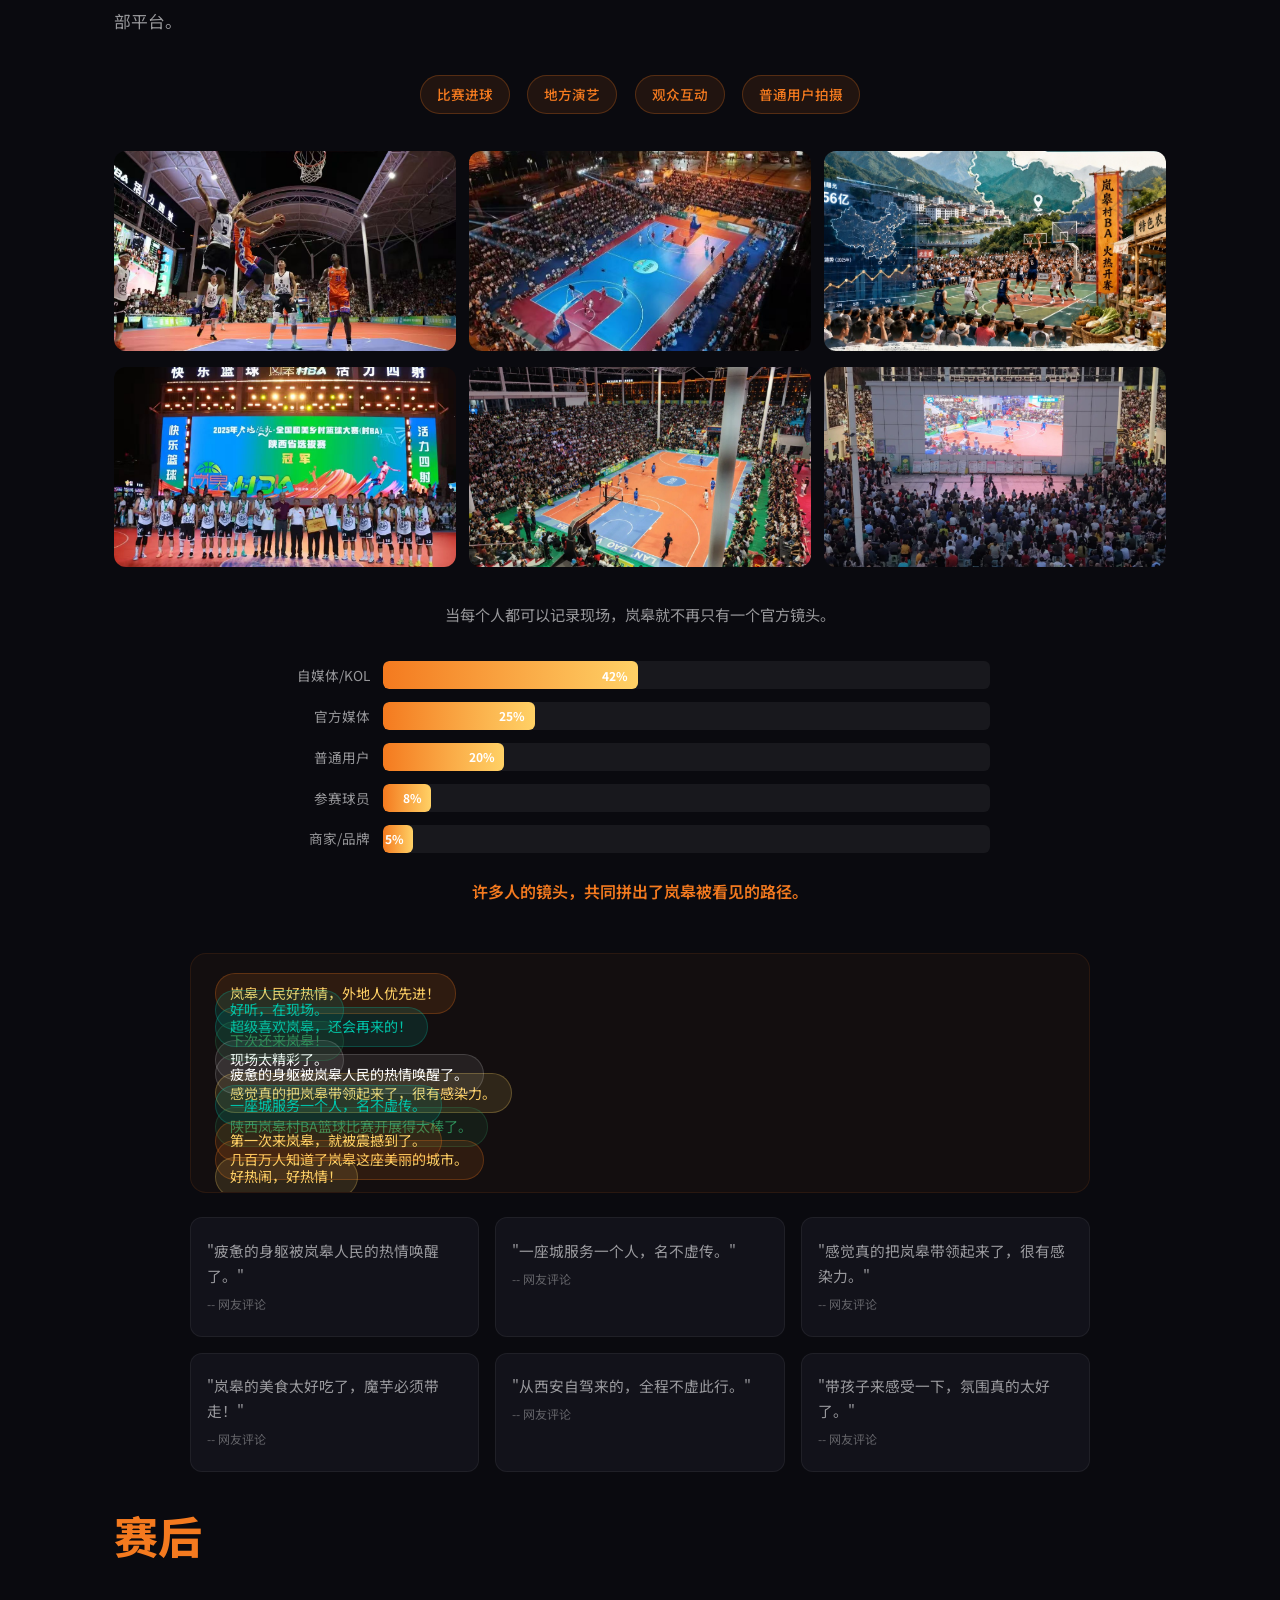
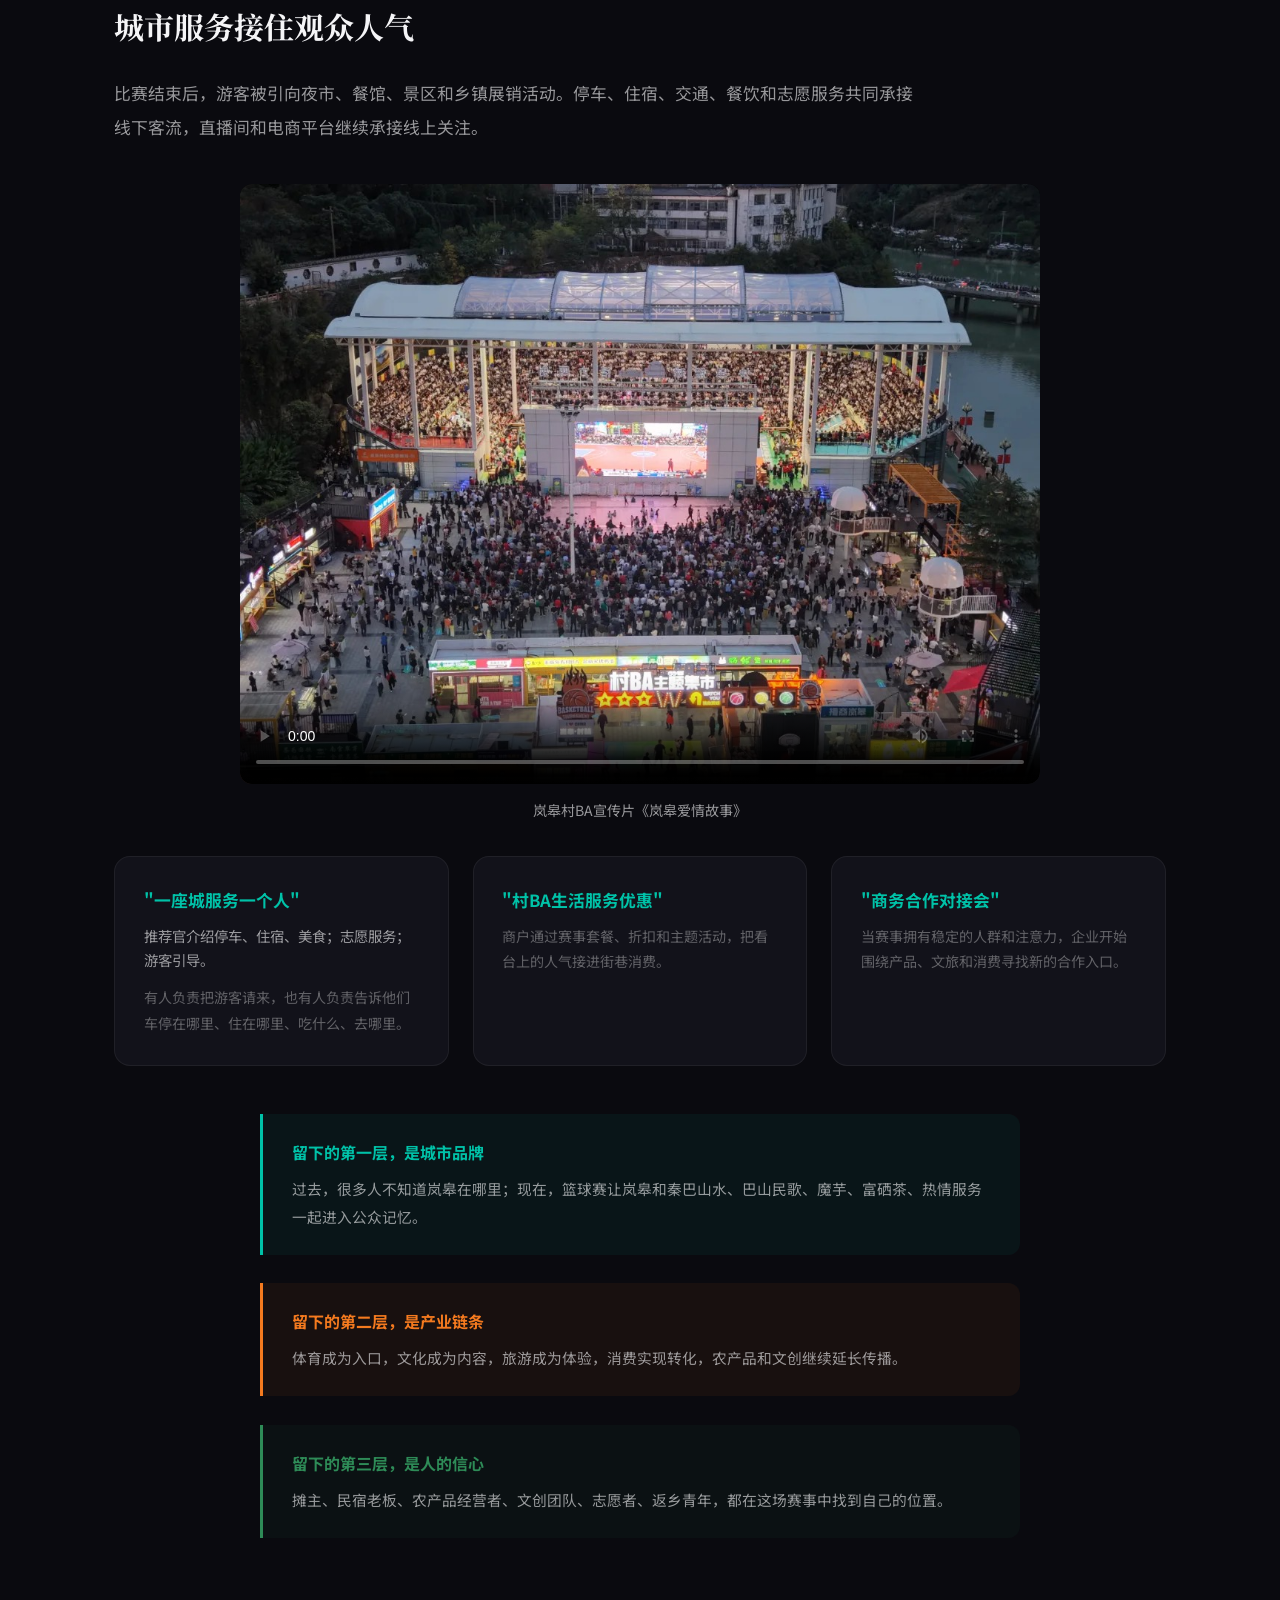
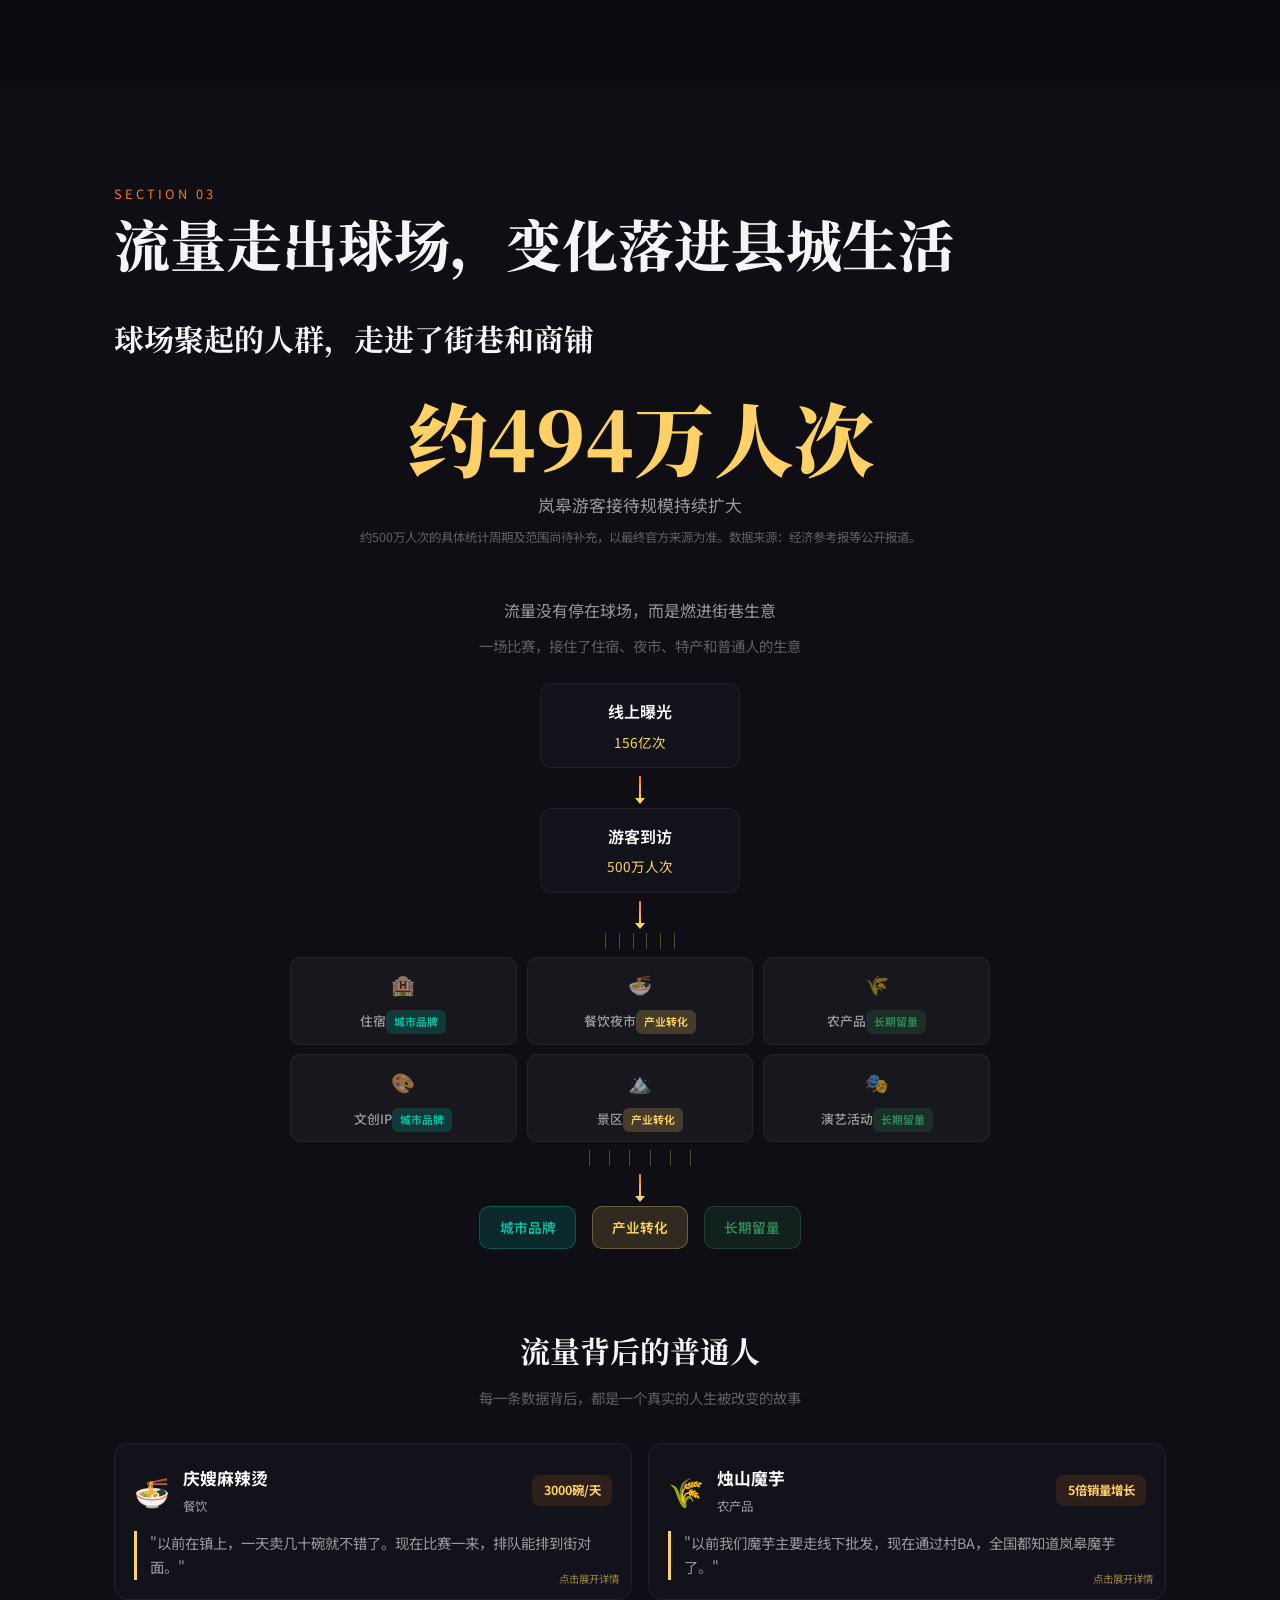
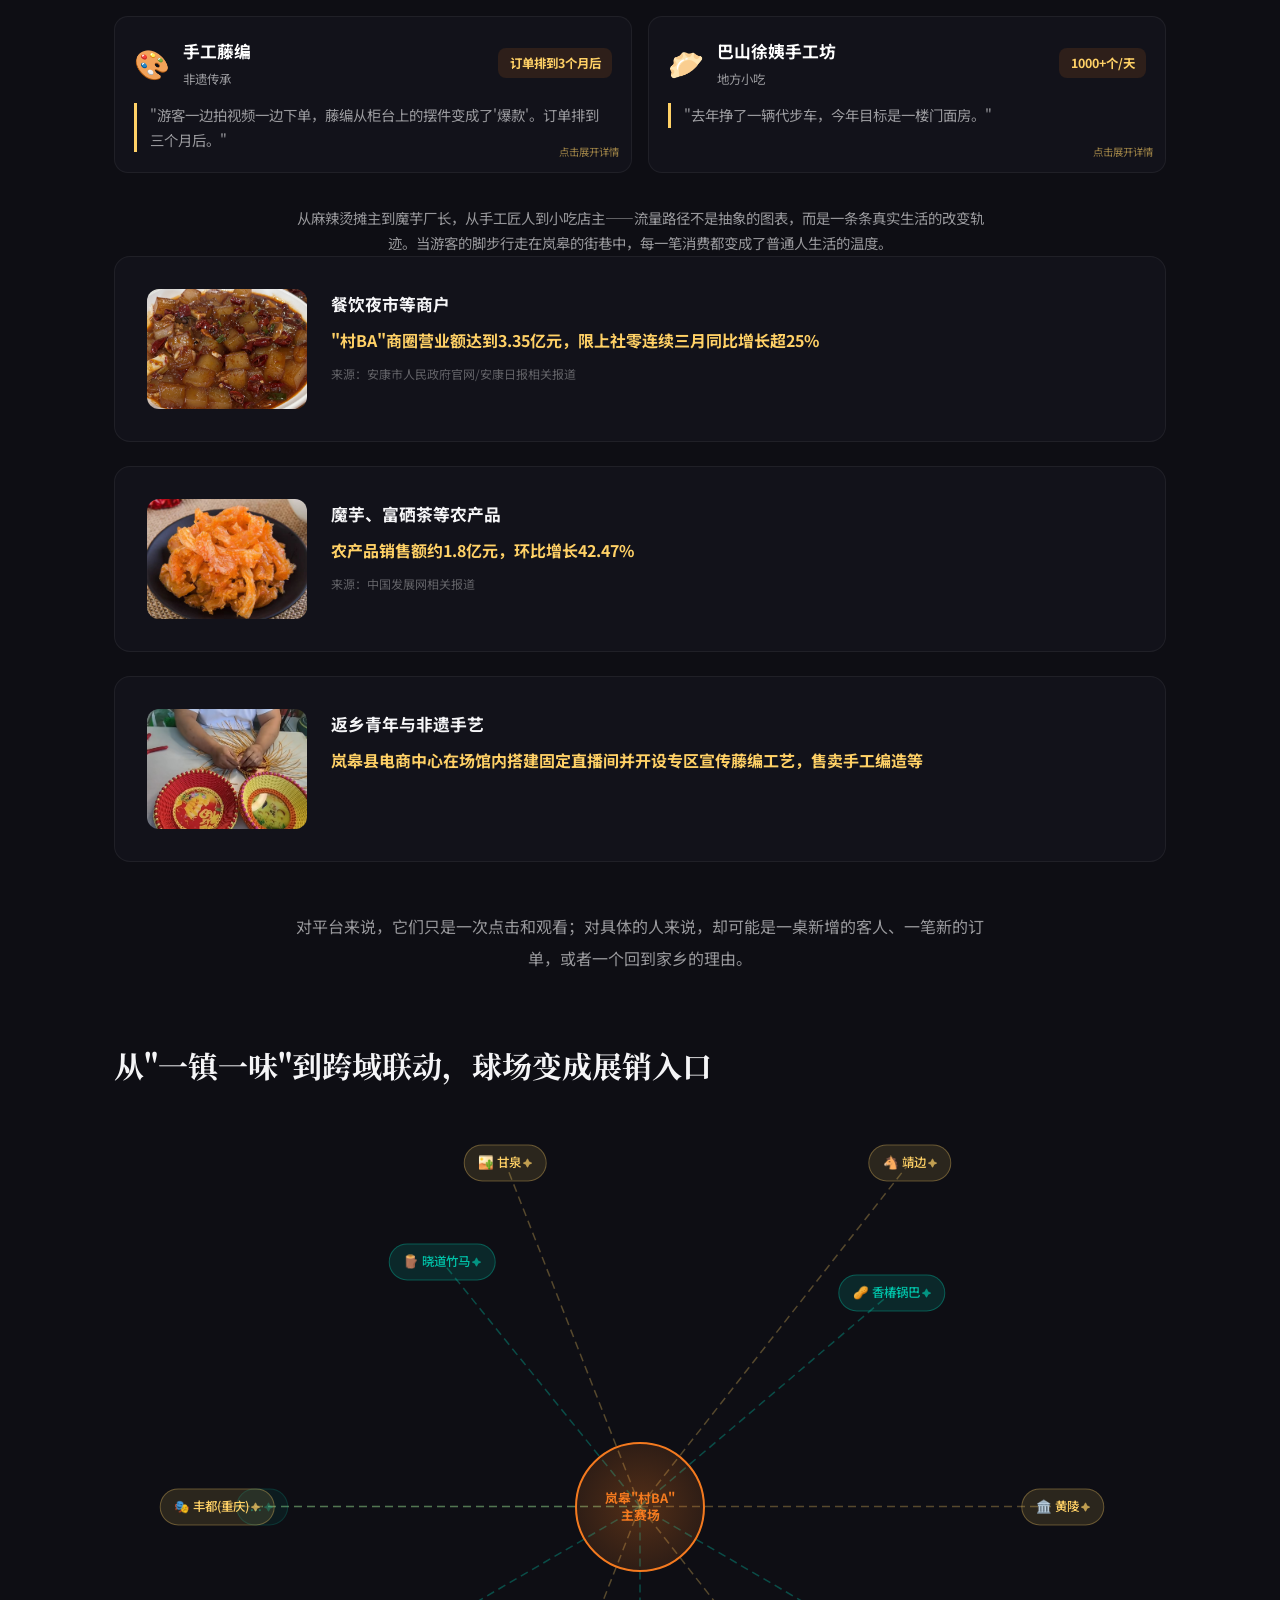
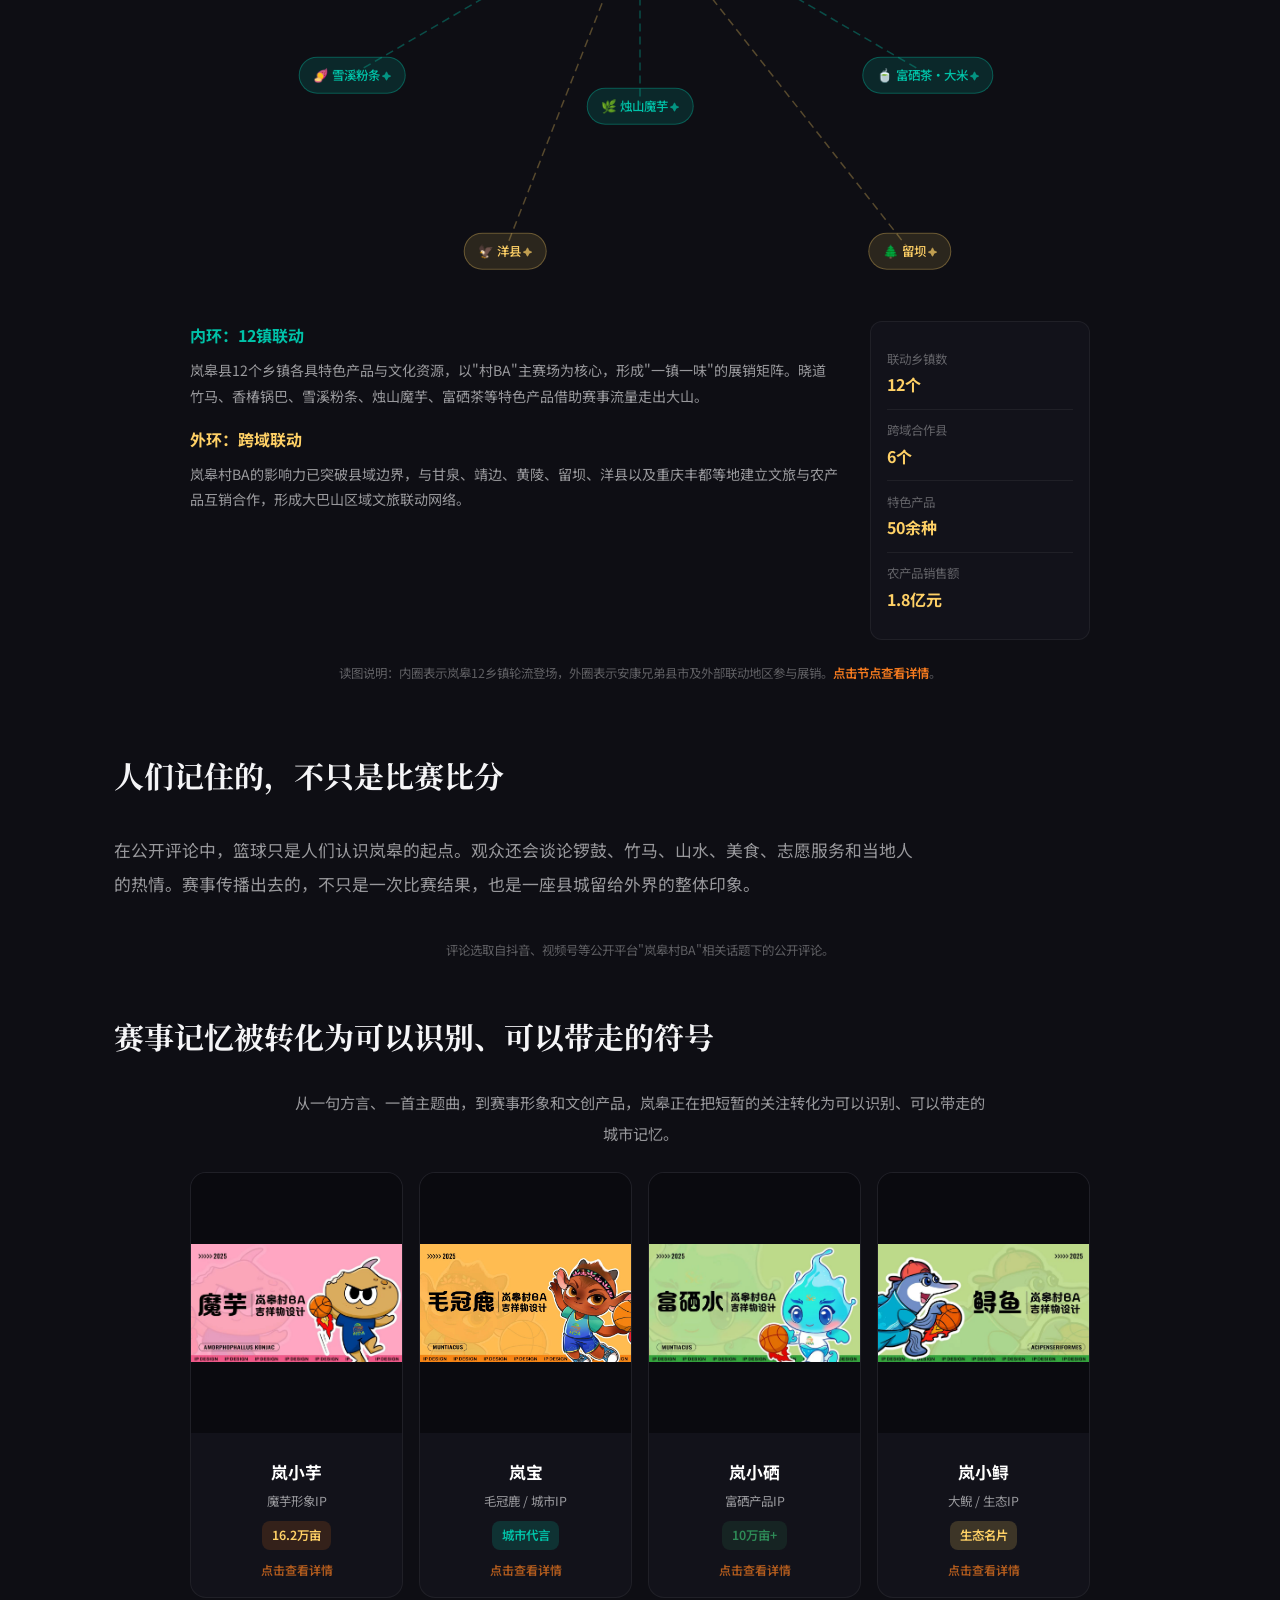
==== commit 56177381: "fix: 贵州点+删除重复视频+视频用raw.githubusercontent绝对路径" ====
--- a/docs/index.html
+++ b/docs/index.html
@@ -265,7 +265,7 @@
         <video id="videoCeremony" class="section-video reveal" controls playsinline preload="metadata"
                poster="assets/photos/match-scene-1.jpg"
                style="width:100%; max-width:1100px; margin:0 auto; display:block; border-radius:16px; background:#000;">
-            <source src="assets/langao-basketball-history.mp4" type="video/mp4">
+            <source src="https://raw.githubusercontent.com/swx-11/langao-cunba-data-news/main/docs/assets/langao-basketball-history.mp4" type="video/mp4">
         </video>
         <p class="reveal" style="text-align:center; font-size:1.05rem; color:var(--surface-text-secondary); margin-top:2.5rem; max-width:700px; margin-left:auto; margin-right:auto; line-height:1.8;">当欢呼声越过看台，岚皋也开始进入更多人的视野。</p>
     </div>
@@ -292,9 +292,9 @@
             <div class="map-overlay"></div>
             <svg class="ev-dots-layer" viewBox="0 0 800 600" xmlns="http://www.w3.org/2000/svg">
                 <g class="ev-dot" style="display:block;">
-                    <circle class="ev-pulse" cx="420" cy="399" r="5" fill="none" stroke="#F47A1F" stroke-width="1.5" opacity="0.6"></circle>
-                    <circle class="ev-core" cx="420" cy="399" r="5" fill="#F47A1F"></circle>
-                    <text class="ev-label" x="432" y="403">贵州</text>
+                    <circle class="ev-pulse" cx="420" cy="408" r="5" fill="none" stroke="#F47A1F" stroke-width="1.5" opacity="0.6"></circle>
+                    <circle class="ev-core" cx="420" cy="408" r="5" fill="#F47A1F"></circle>
+                    <text class="ev-label" x="432" y="412">贵州</text>
                 </g>
                 <g class="ev-dot" style="display:block;">
                     <circle class="ev-pulse" cx="580" cy="310" r="5" fill="none" stroke="#2E8B57" stroke-width="1.5" opacity="0.6"></circle>
@@ -436,16 +436,6 @@
             </div>
         </div>
 
-        <div class="flex-video-data reveal" style="max-width:900px; margin:0 auto 3rem;">
-            <video controls playsinline preload="metadata" poster="assets/photos/match-scene-1.jpg"
-                   style="width:100%; border-radius:12px; background:#000;">
-                <source src="assets/langao-basketball-history.mp4" type="video/mp4">
-            </video>
-            <div style="padding-top:1rem;">
-                <p style="font-size:1rem; color:var(--surface-text-secondary); line-height:2;">岚皋篮球历史</p>
-            </div>
-        </div>
-
         <!-- 第二部分：四"借" -->
         <div class="reveal" style="margin-bottom:2rem;">
             <h3 class="sub-title">外部经验与本地资源被重新连接</h3>
@@ -494,7 +484,7 @@
         <div class="reveal" style="max-width:800px; margin:0 auto 3rem;">
             <video controls playsinline preload="metadata" poster="assets/photos/langao-scenery.jpg"
                    style="width:100%; border-radius:12px; background:#000;">
-                <source src="assets/learn-from-guizhou.mp4" type="video/mp4">
+                <source src="https://raw.githubusercontent.com/swx-11/langao-cunba-data-news/main/docs/assets/learn-from-guizhou.mp4" type="video/mp4">
             </video>
             <p style="font-size:0.88rem; color:var(--surface-text-secondary); margin-top:0.5rem; text-align:center;">学习相关经验</p>
         </div>
@@ -520,7 +510,7 @@
             <div style="flex:1; min-width:280px;">
                 <video controls playsinline preload="metadata" poster="assets/photos/cunba-panorama.jpg"
                        style="width:100%; border-radius:12px; background:#000;">
-                    <source src="assets/langao-welcome.mp4" type="video/mp4">
+                    <source src="https://raw.githubusercontent.com/swx-11/langao-cunba-data-news/main/docs/assets/langao-welcome.mp4" type="video/mp4">
                 </video>
                 <p style="font-size:0.88rem; color:var(--surface-text-secondary); margin-top:0.4rem;">《岚皋欢迎你》宣传视频</p>
                 <p style="font-size:0.85rem; color:var(--surface-text-muted); margin-top:0.3rem; line-height:1.7;">岚皋没有只发布一条比赛通知，而是先把赛事写进故事。</p>
@@ -677,7 +667,7 @@
         <div class="reveal" style="max-width:800px; margin:0 auto 2rem;">
             <video controls playsinline preload="metadata" poster="assets/photos/cunba-panorama.jpg"
                    style="width:100%; border-radius:12px; background:#000;">
-                <source src="assets/langao-love-story.mp4" type="video/mp4">
+                <source src="https://raw.githubusercontent.com/swx-11/langao-cunba-data-news/main/docs/assets/langao-love-story.mp4" type="video/mp4">
             </video>
             <p style="font-size:0.88rem; color:var(--surface-text-secondary); margin-top:0.4rem; text-align:center;">岚皋村BA宣传片《岚皋爱情故事》</p>
         </div>
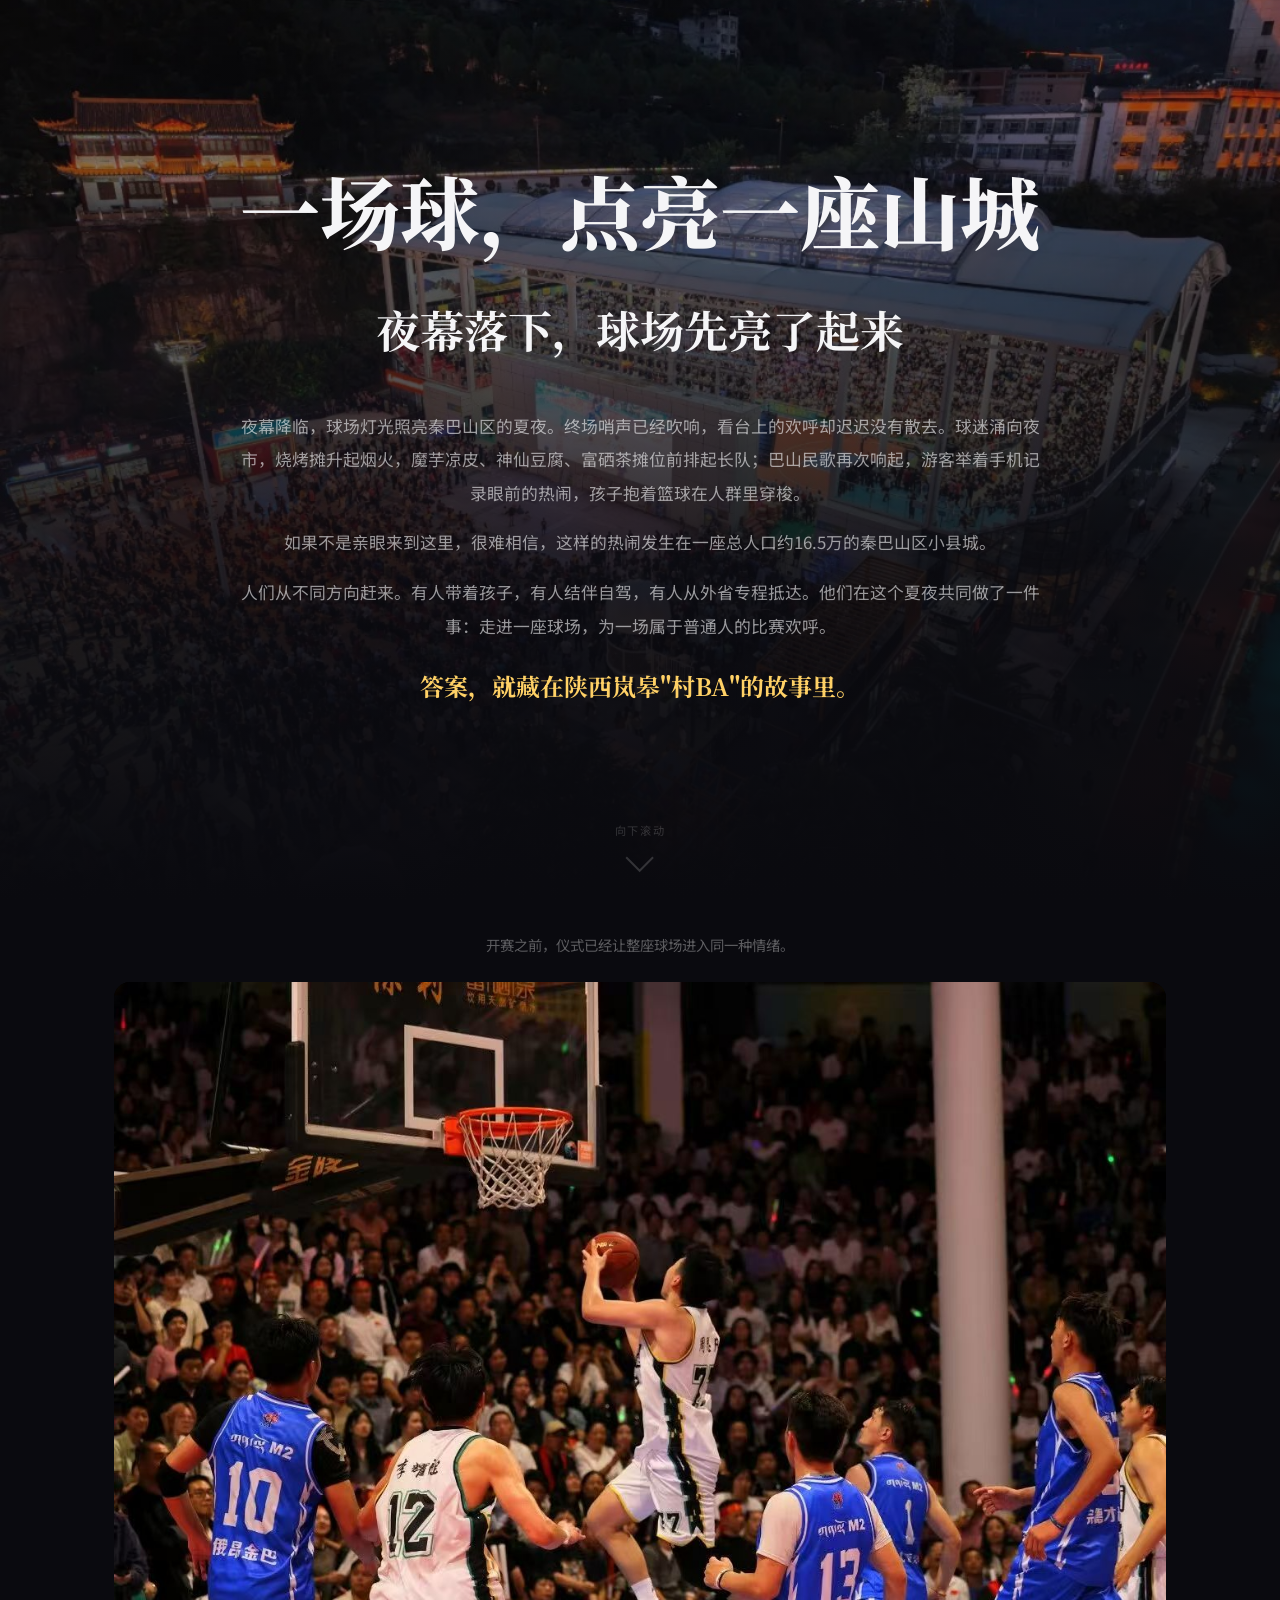
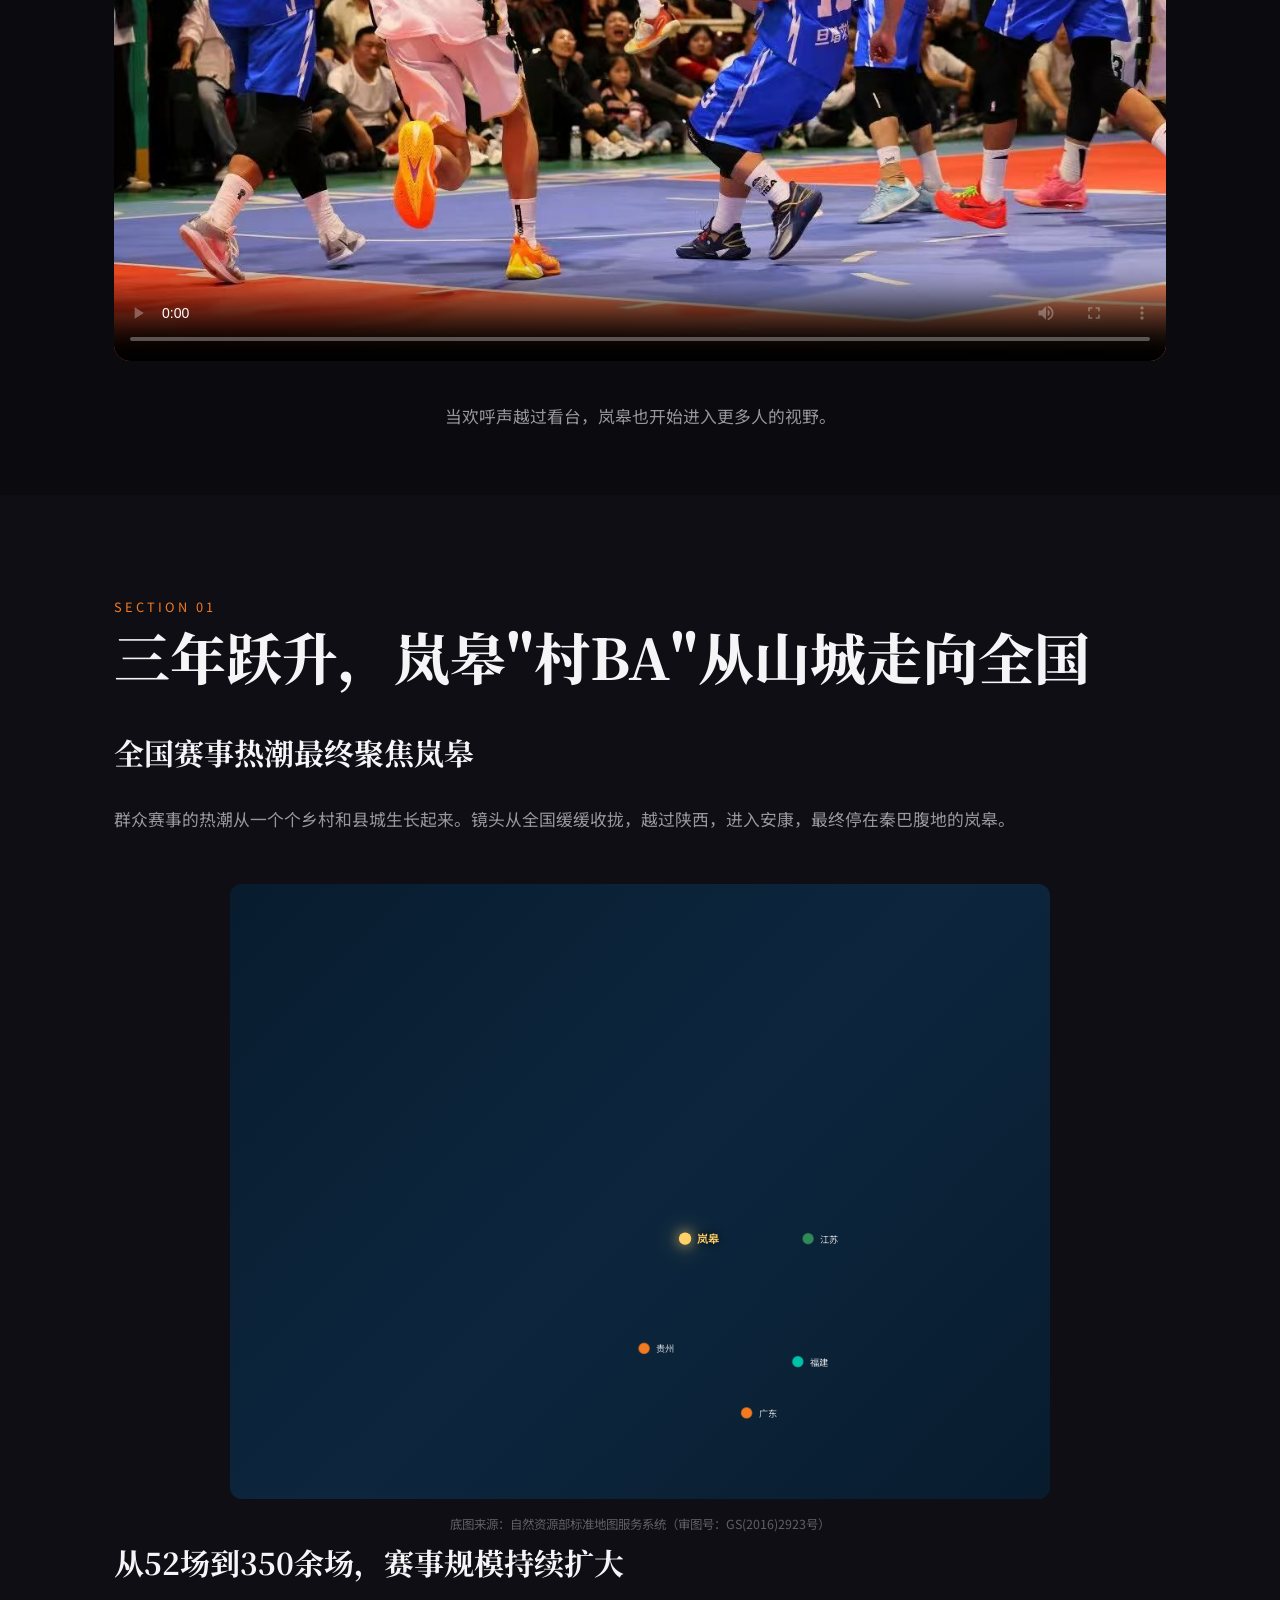
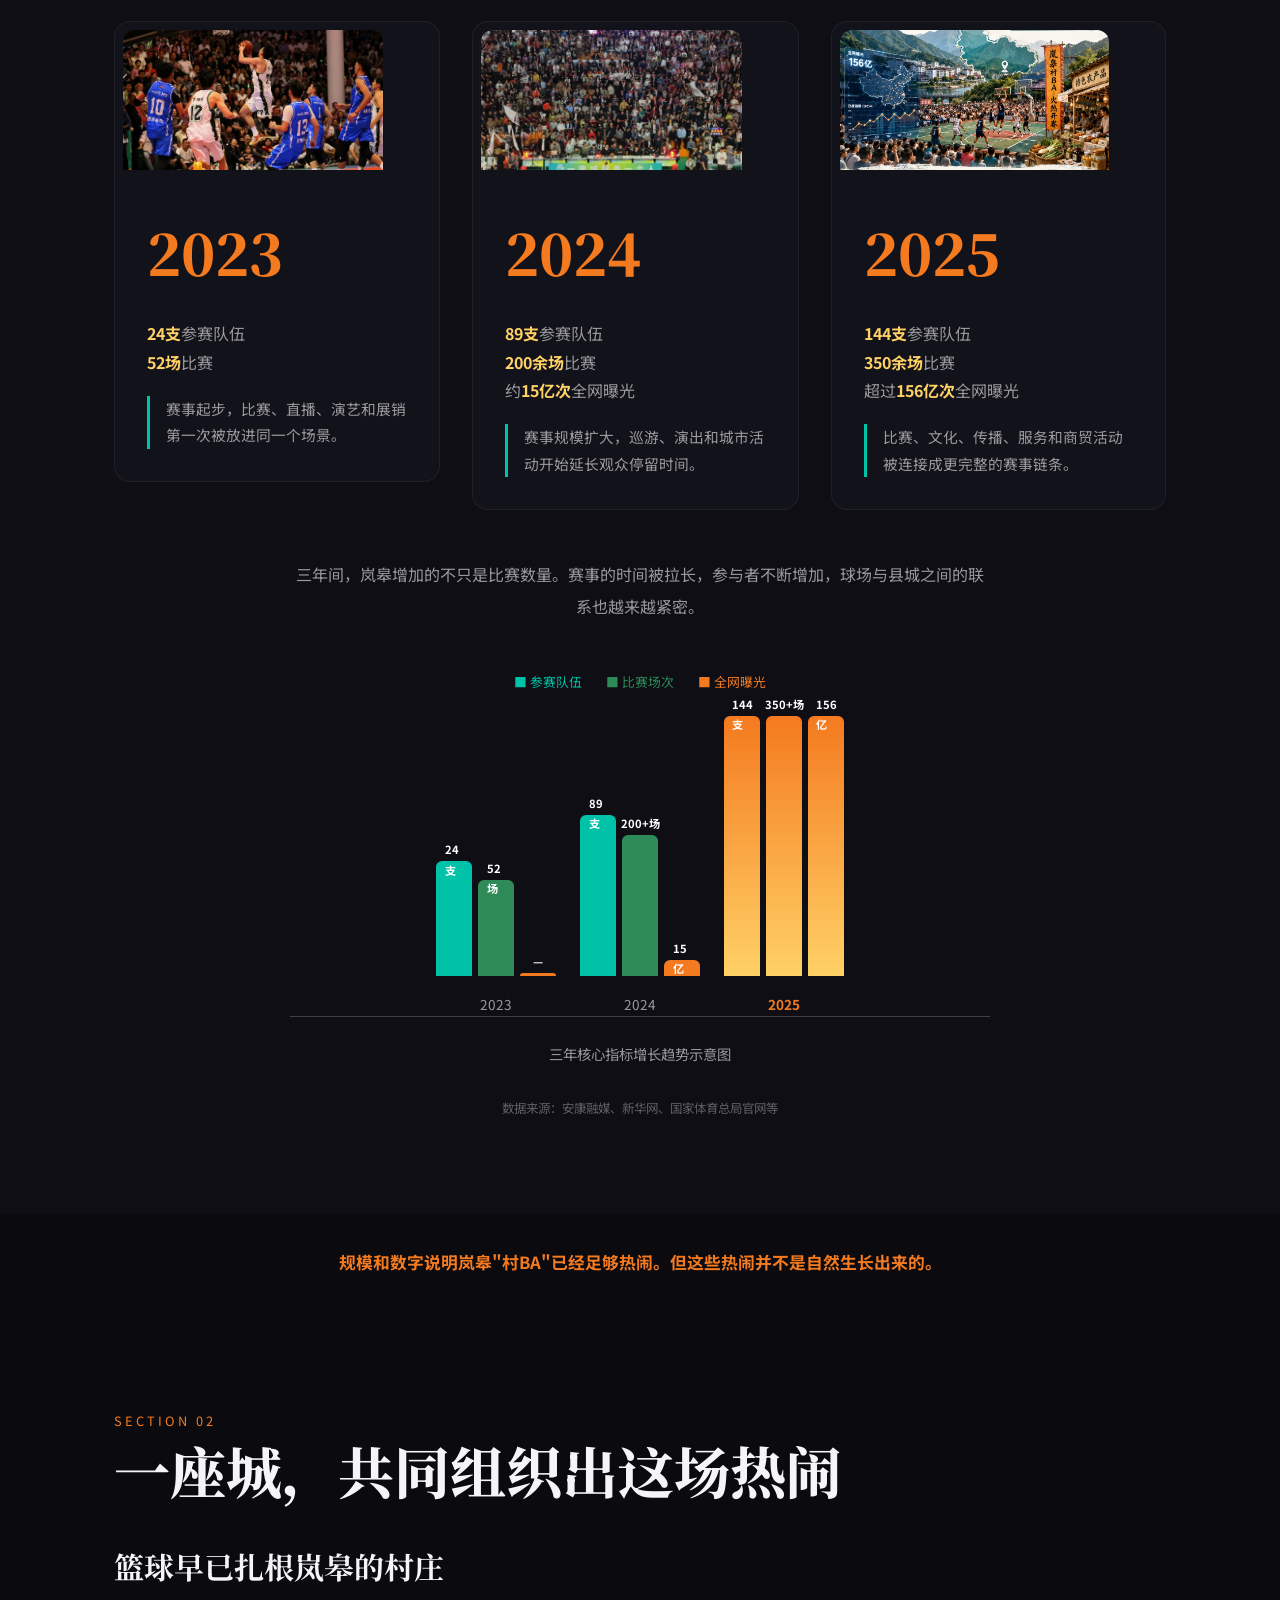
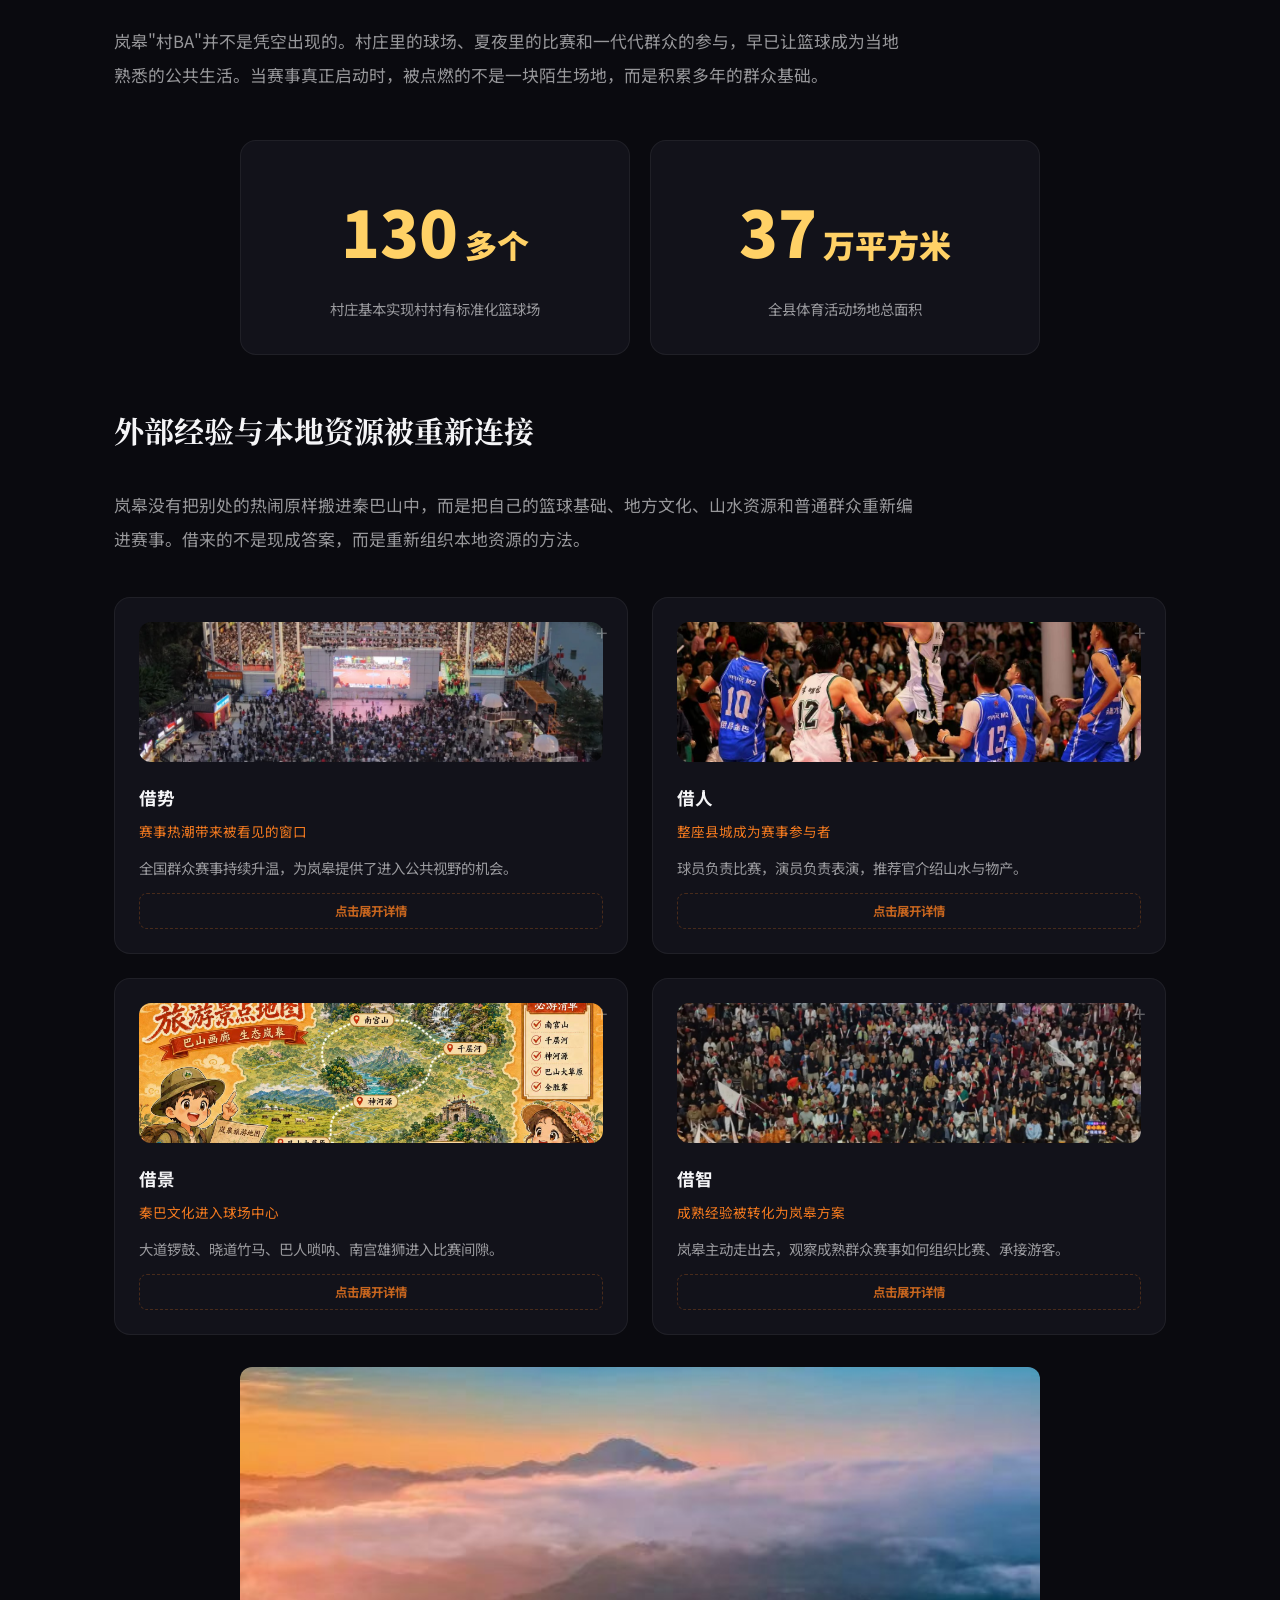
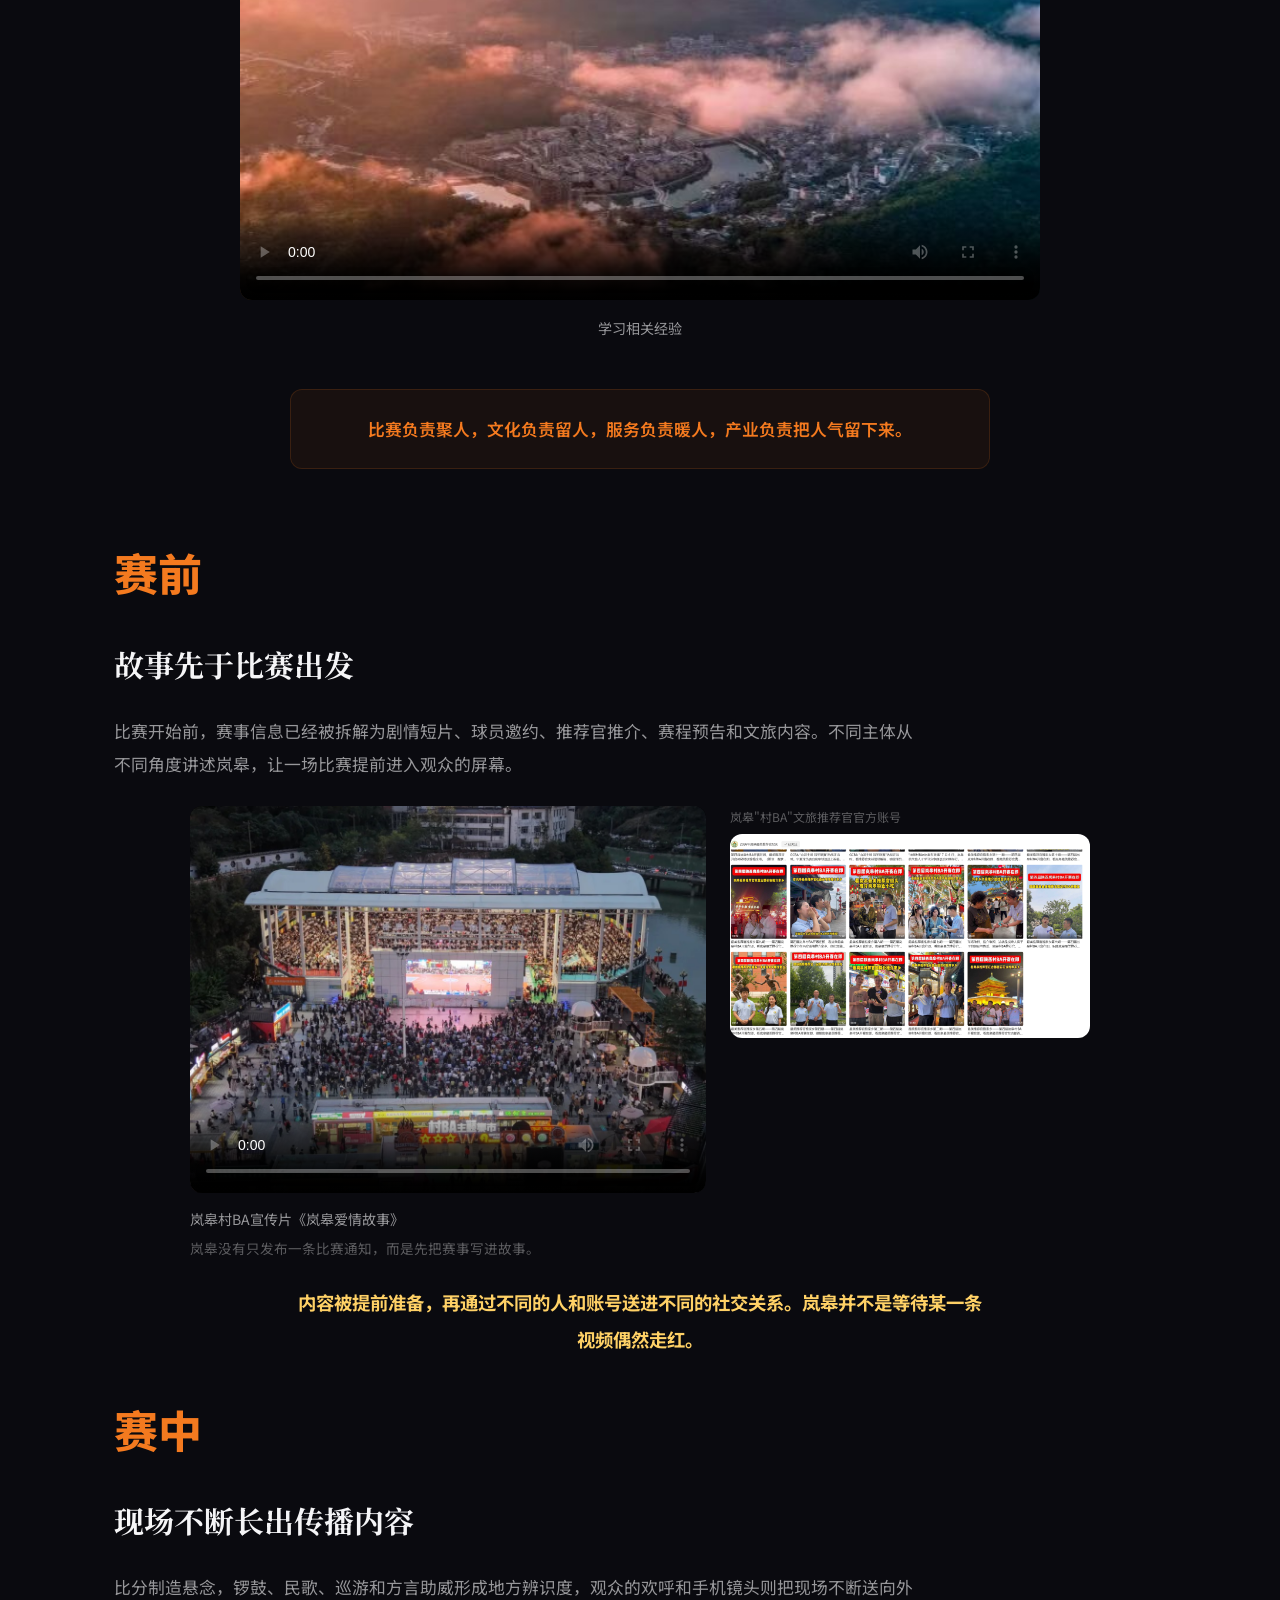
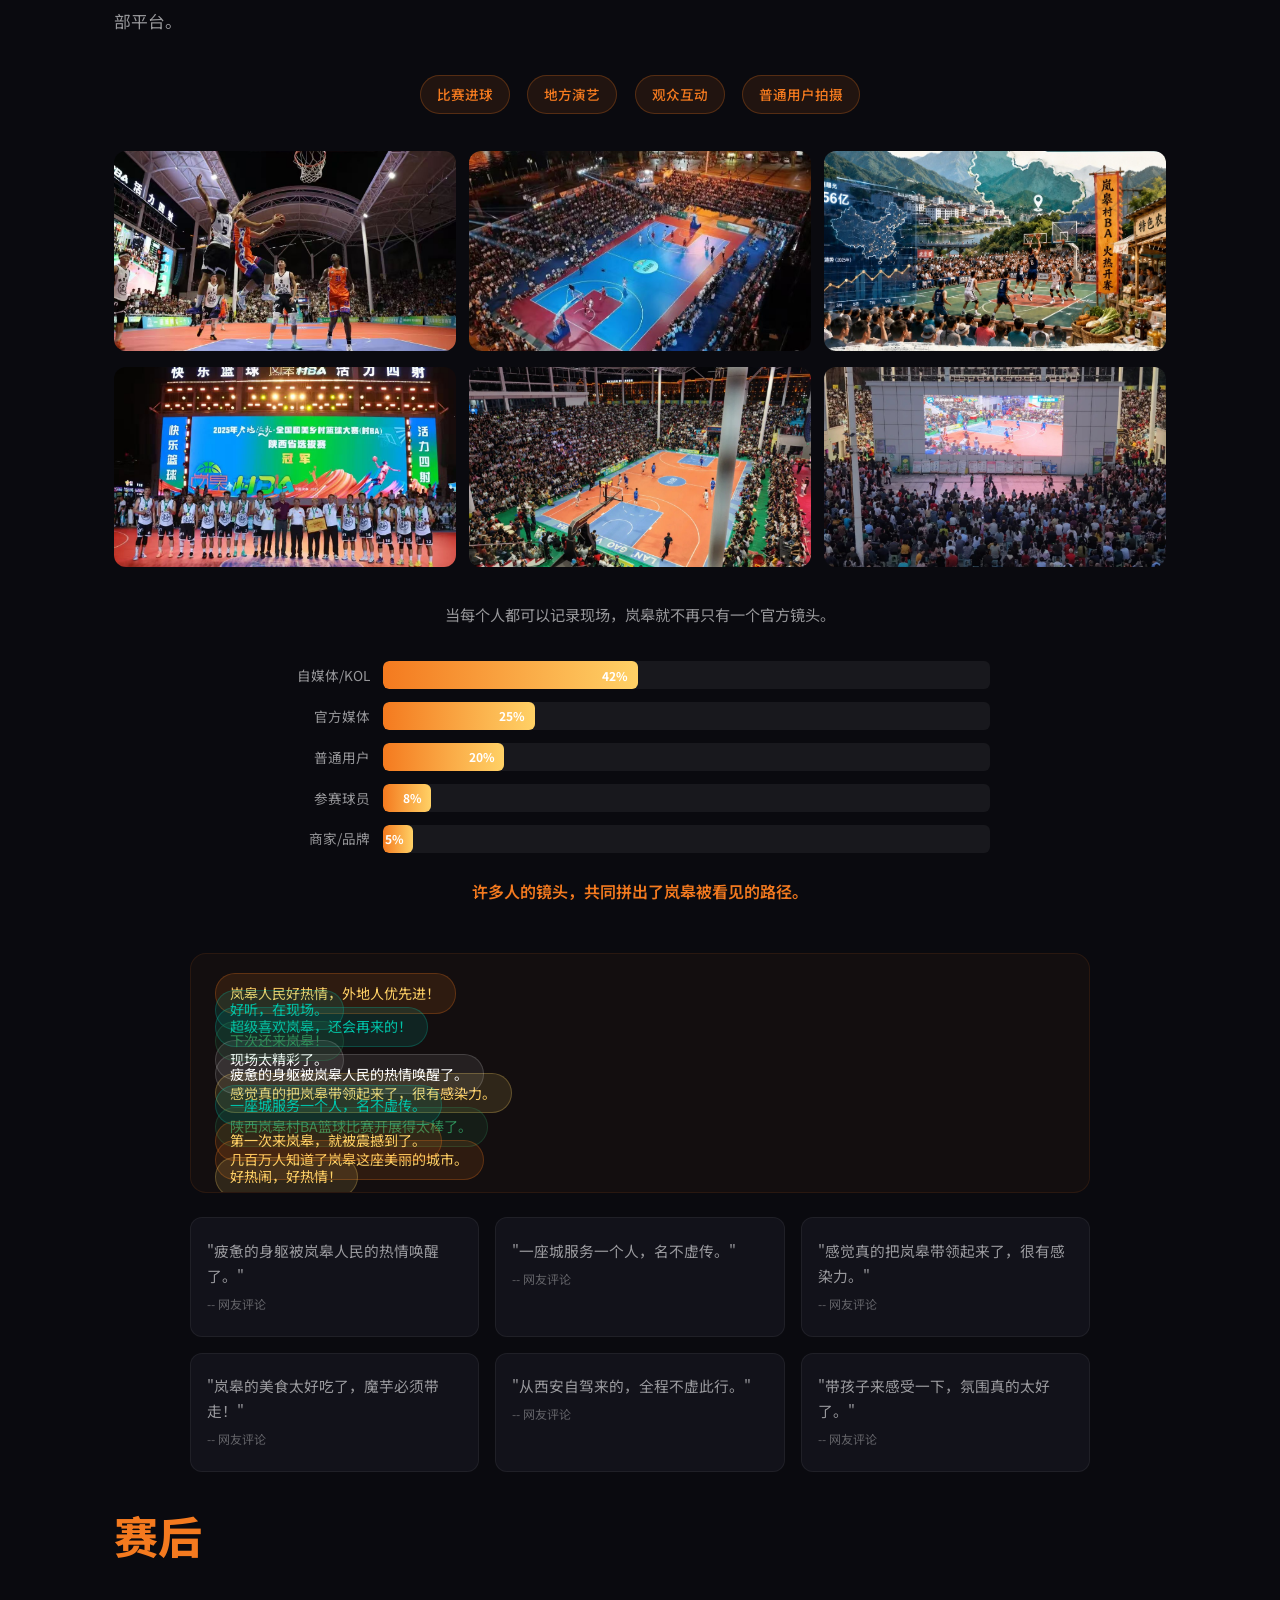
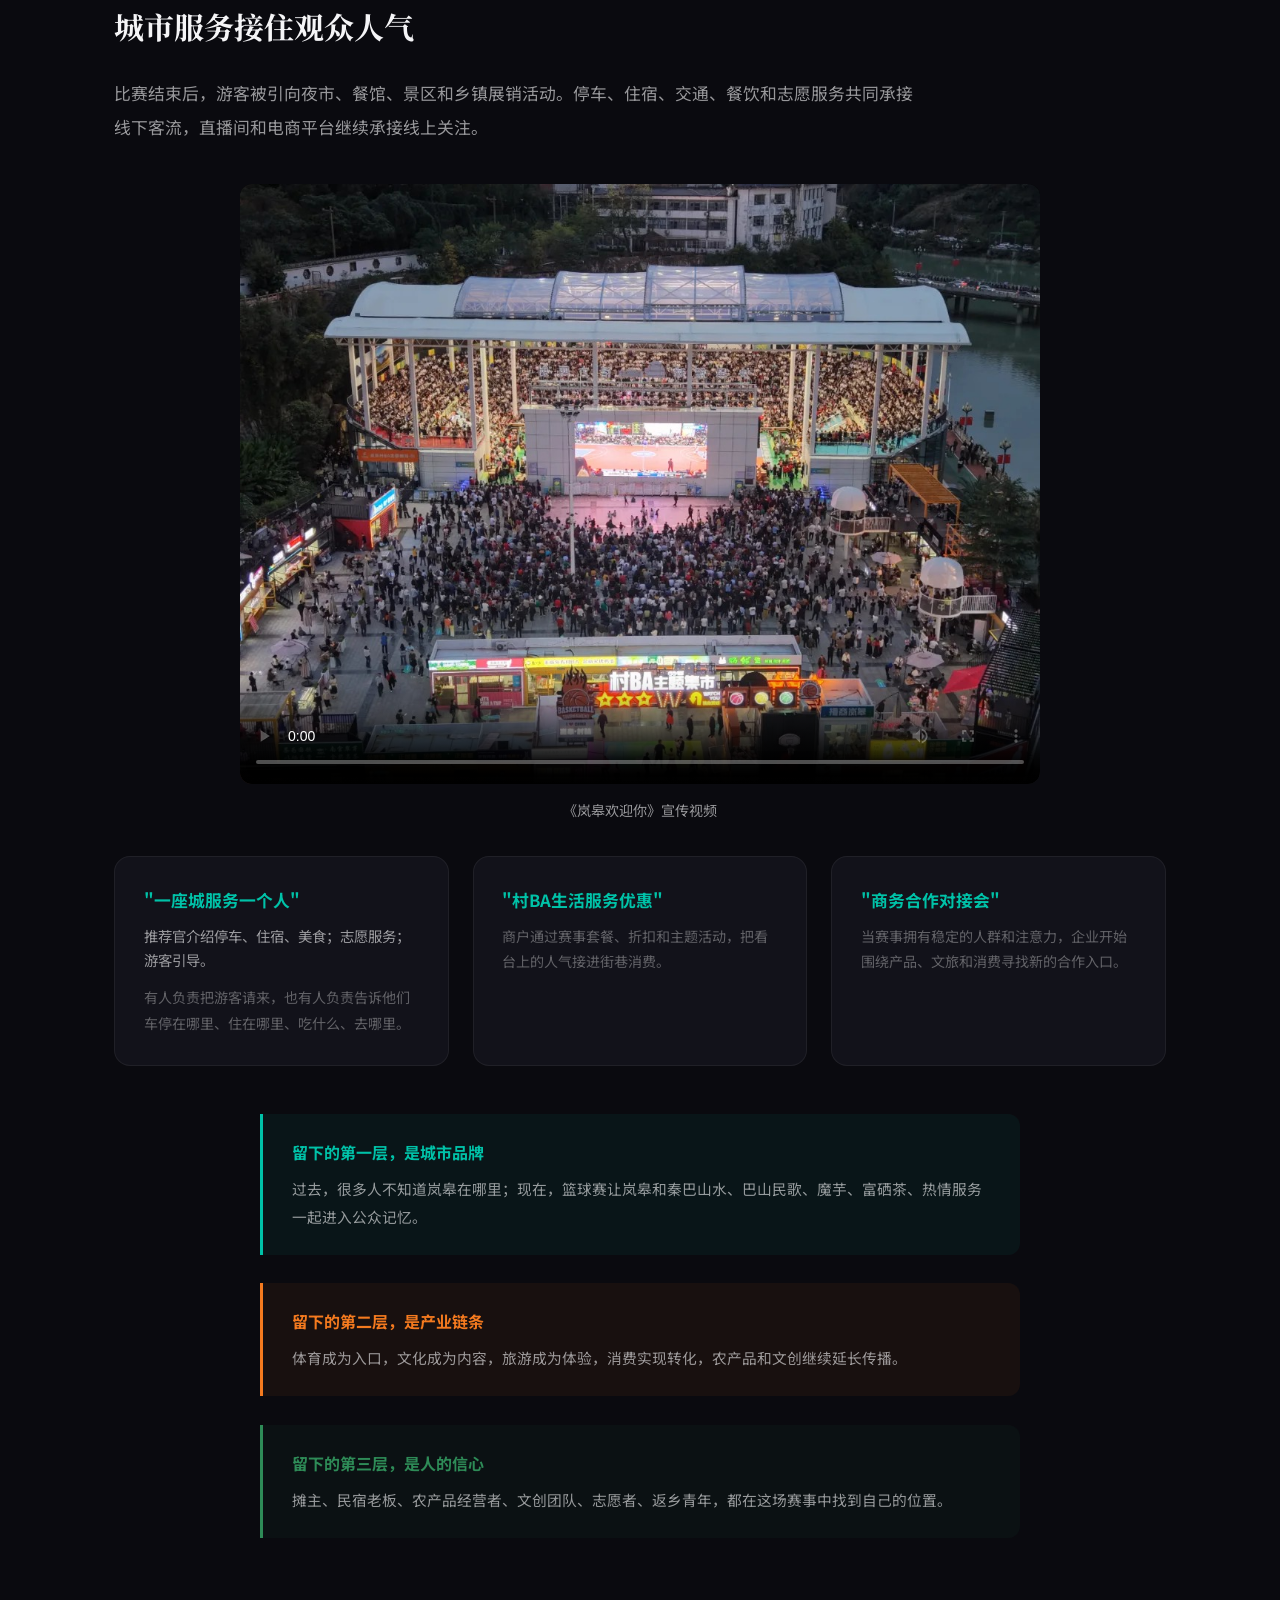
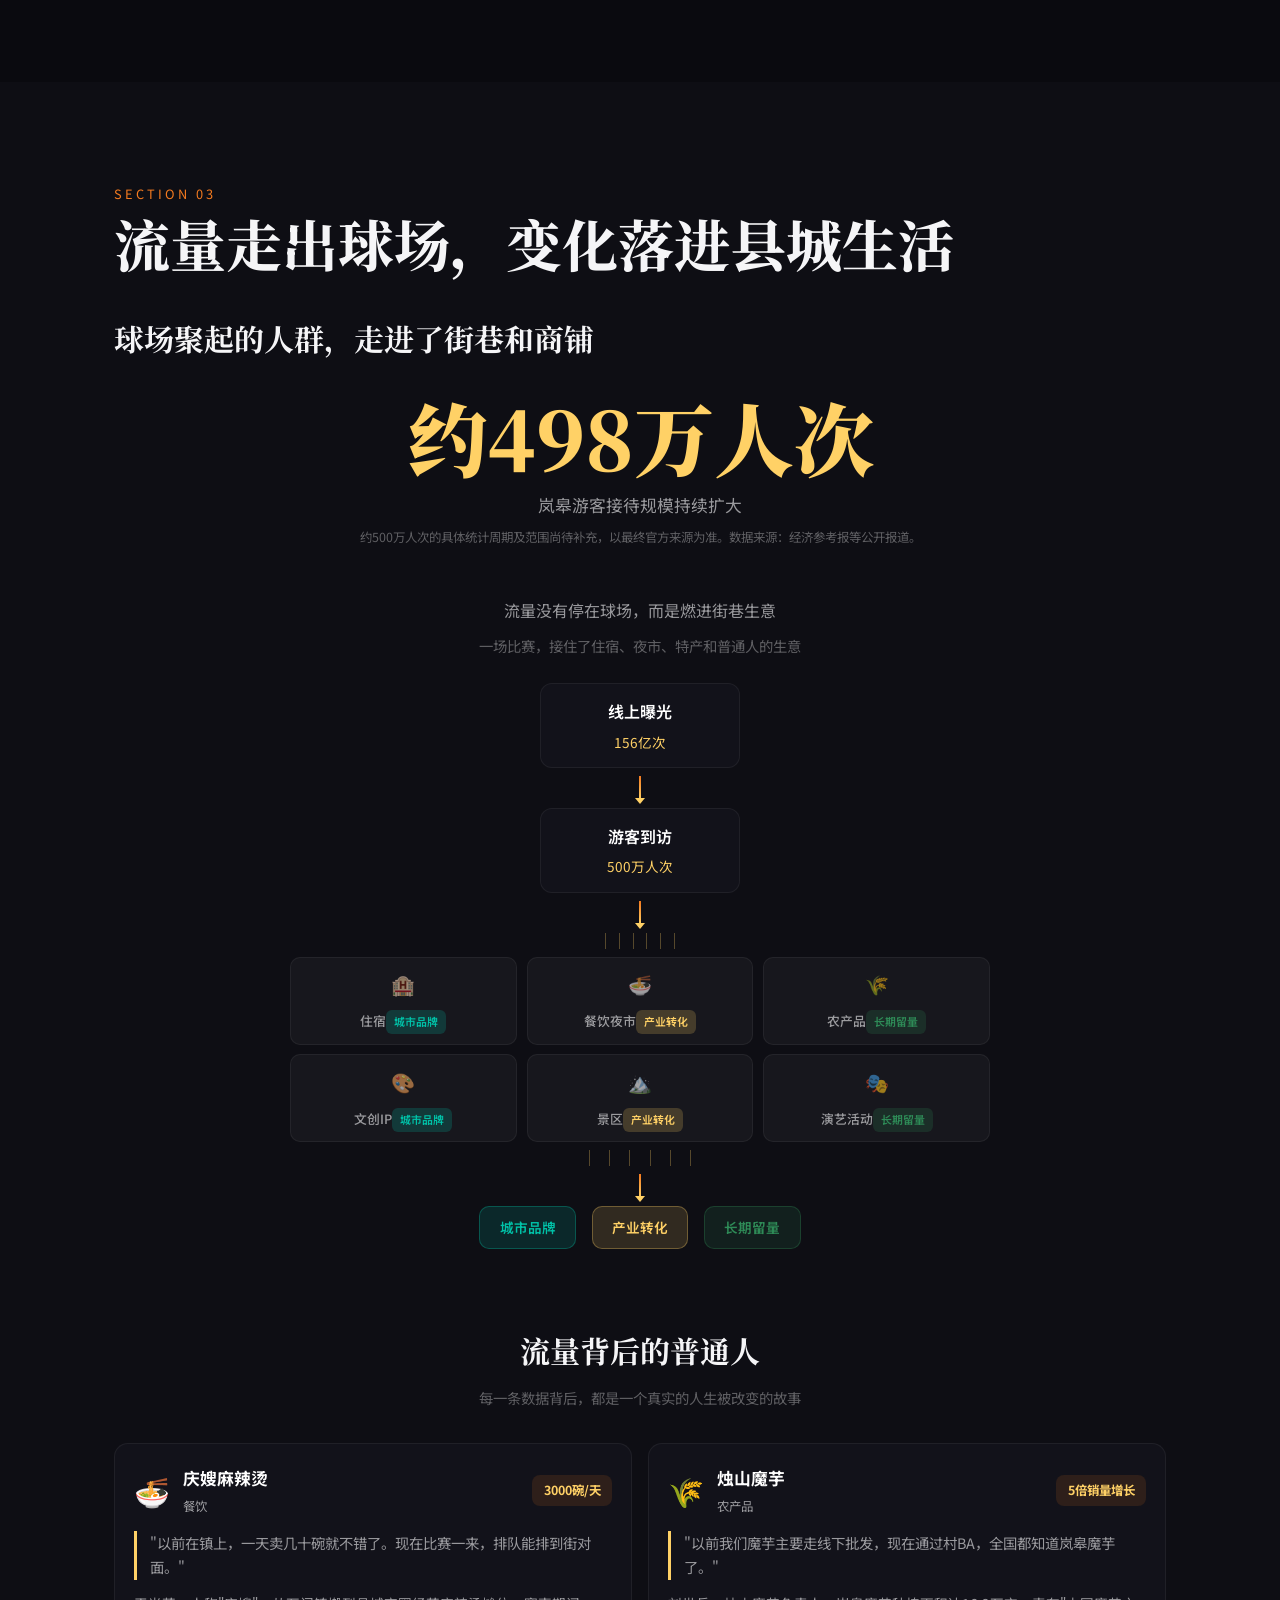
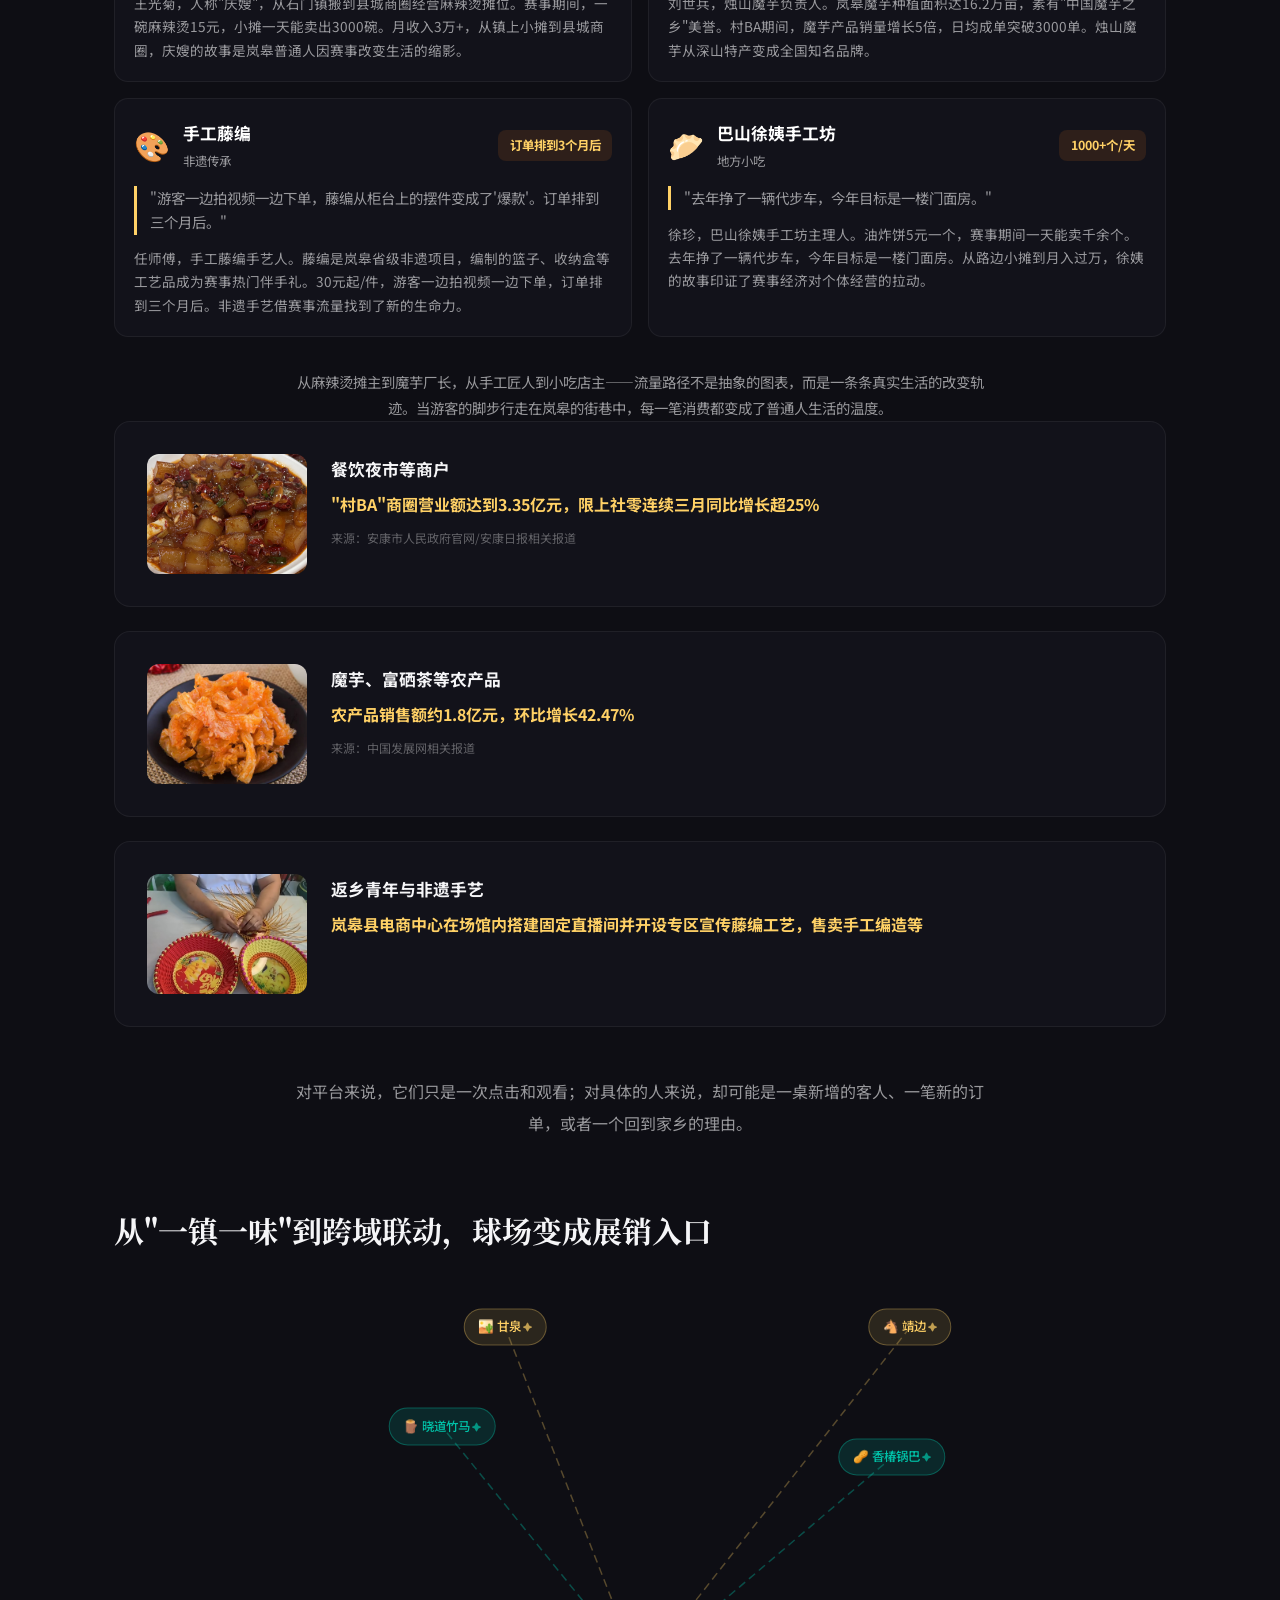
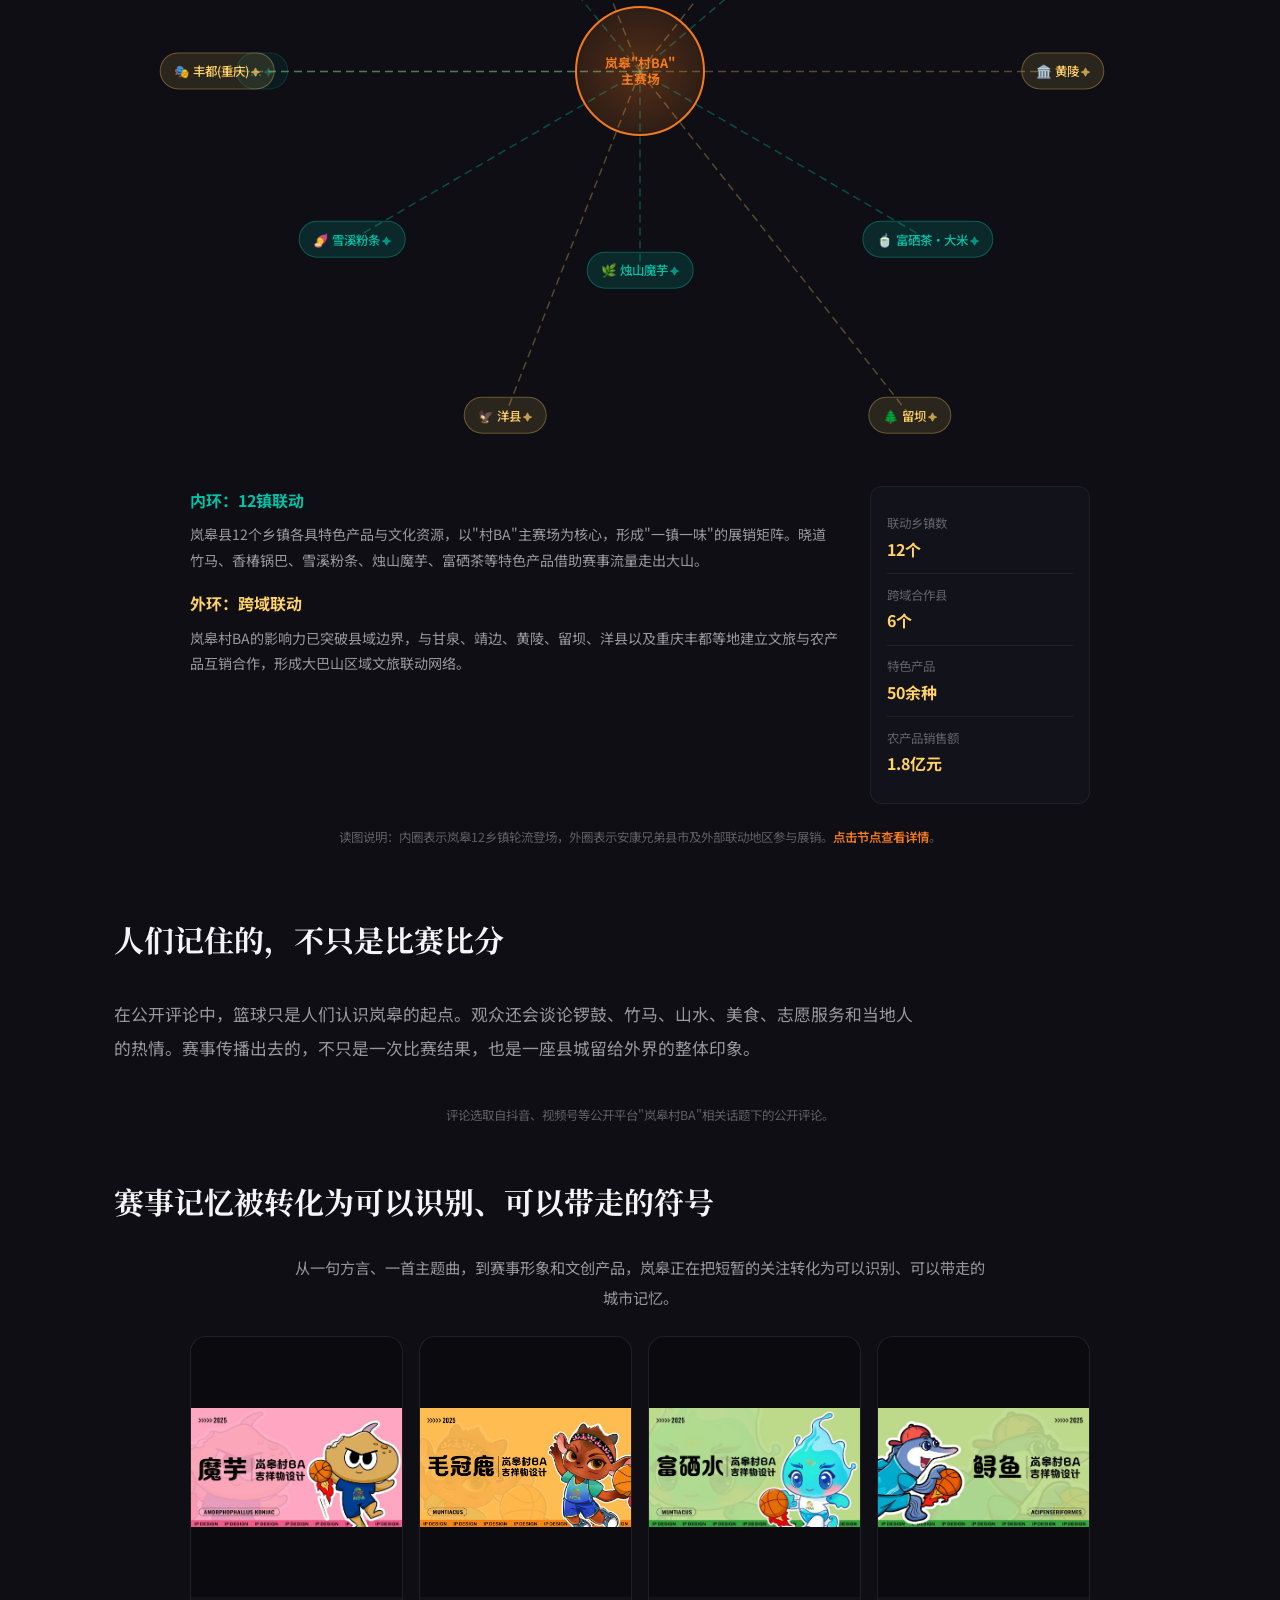
==== commit 981f473c: "fix: 贵州再下移1.5%+赛前爱情故事赛后欢迎你+人物卡片直接展示" ====
--- a/docs/index.html
+++ b/docs/index.html
@@ -292,9 +292,9 @@
             <div class="map-overlay"></div>
             <svg class="ev-dots-layer" viewBox="0 0 800 600" xmlns="http://www.w3.org/2000/svg">
                 <g class="ev-dot" style="display:block;">
-                    <circle class="ev-pulse" cx="420" cy="408" r="5" fill="none" stroke="#F47A1F" stroke-width="1.5" opacity="0.6"></circle>
-                    <circle class="ev-core" cx="420" cy="408" r="5" fill="#F47A1F"></circle>
-                    <text class="ev-label" x="432" y="412">贵州</text>
+                    <circle class="ev-pulse" cx="420" cy="417" r="5" fill="none" stroke="#F47A1F" stroke-width="1.5" opacity="0.6"></circle>
+                    <circle class="ev-core" cx="420" cy="417" r="5" fill="#F47A1F"></circle>
+                    <text class="ev-label" x="432" y="421">贵州</text>
                 </g>
                 <g class="ev-dot" style="display:block;">
                     <circle class="ev-pulse" cx="580" cy="310" r="5" fill="none" stroke="#2E8B57" stroke-width="1.5" opacity="0.6"></circle>
@@ -510,9 +510,9 @@
             <div style="flex:1; min-width:280px;">
                 <video controls playsinline preload="metadata" poster="assets/photos/cunba-panorama.jpg"
                        style="width:100%; border-radius:12px; background:#000;">
-                    <source src="https://raw.githubusercontent.com/swx-11/langao-cunba-data-news/main/docs/assets/langao-welcome.mp4" type="video/mp4">
+                    <source src="https://raw.githubusercontent.com/swx-11/langao-cunba-data-news/main/docs/assets/langao-love-story.mp4" type="video/mp4">
                 </video>
-                <p style="font-size:0.88rem; color:var(--surface-text-secondary); margin-top:0.4rem;">《岚皋欢迎你》宣传视频</p>
+                <p style="font-size:0.88rem; color:var(--surface-text-secondary); margin-top:0.4rem;">岚皋村BA宣传片《岚皋爱情故事》</p>
                 <p style="font-size:0.85rem; color:var(--surface-text-muted); margin-top:0.3rem; line-height:1.7;">岚皋没有只发布一条比赛通知，而是先把赛事写进故事。</p>
             </div>
             <div style="flex:0 0 auto; min-width:200px; max-width:360px;">
@@ -667,9 +667,9 @@
         <div class="reveal" style="max-width:800px; margin:0 auto 2rem;">
             <video controls playsinline preload="metadata" poster="assets/photos/cunba-panorama.jpg"
                    style="width:100%; border-radius:12px; background:#000;">
-                <source src="https://raw.githubusercontent.com/swx-11/langao-cunba-data-news/main/docs/assets/langao-love-story.mp4" type="video/mp4">
+                <source src="https://raw.githubusercontent.com/swx-11/langao-cunba-data-news/main/docs/assets/langao-welcome.mp4" type="video/mp4">
             </video>
-            <p style="font-size:0.88rem; color:var(--surface-text-secondary); margin-top:0.4rem; text-align:center;">岚皋村BA宣传片《岚皋爱情故事》</p>
+            <p style="font-size:0.88rem; color:var(--surface-text-secondary); margin-top:0.4rem; text-align:center;">《岚皋欢迎你》宣传视频</p>
         </div>
 
         <div class="grid-3 reveal" style="margin-bottom:3rem;">
@@ -766,9 +766,7 @@
 
         /* Character story cards */
         .character-cards { display: grid; grid-template-columns: repeat(2, 1fr); gap: 1rem; max-width: 1100px; margin: 0 auto; }
-        .character-card { background: var(--surface-card); border-radius: 14px; padding: 1.2rem; cursor: pointer; transition: transform 0.3s ease, box-shadow 0.3s ease, border-color 0.3s ease; border: 1px solid rgba(255,255,255,0.06); position: relative; }
-        .character-card::after { content: "点击展开详情"; position: absolute; bottom: 10px; right: 12px; font-size: 0.65rem; color: var(--color-secondary); opacity: 0.6; pointer-events: none; transition: opacity 0.3s; }
-        .character-card:hover::after { opacity: 1; }
+        .character-card { background: var(--surface-card); border-radius: 14px; padding: 1.2rem; transition: transform 0.3s ease, box-shadow 0.3s ease, border-color 0.3s ease; border: 1px solid rgba(255,255,255,0.06); position: relative; }
         .character-card:hover { transform: translateY(-3px); box-shadow: 0 8px 30px rgba(0,0,0,0.3); border-color: rgba(244,122,31,0.3); }
         .character-card .card-header { display: flex; align-items: center; gap: 0.8rem; margin-bottom: 0.8rem; }
         .character-card .card-icon { font-size: 1.8rem; flex-shrink: 0; }
@@ -777,8 +775,7 @@
         .character-card .card-stat { margin-left: auto; font-size: 0.78rem; font-weight: 700; color: var(--color-secondary); background: rgba(244,122,31,0.12); padding: 0.25rem 0.7rem; border-radius: 8px; white-space: nowrap; flex-shrink: 0; }
         .character-card .card-header > div { min-width: 0; overflow: hidden; }
         .character-card .card-quote { font-size: 0.9rem; color: var(--surface-text-secondary); line-height: 1.7; border-left: 3px solid var(--color-secondary); padding-left: 0.8rem; margin-bottom: 0; }
-        .character-card .char-detail { max-height: 0; overflow: hidden; transition: max-height 0.5s ease, margin-top 0.4s ease, opacity 0.4s ease; font-size: 0.85rem; color: var(--surface-text-secondary); line-height: 1.7; opacity: 0; }
-        .character-card .char-detail.open { max-height: 200px; margin-top: 0.8rem; opacity: 1; }
+        .character-card .char-detail { font-size: 0.85rem; color: var(--surface-text-secondary); line-height: 1.7; margin-top: 0.8rem; }
         .stories-summary { margin-top: 2rem; font-size: 0.9rem; color: var(--surface-text-secondary); line-height: 1.8; text-align: center; max-width: 700px; margin-left: auto; margin-right: auto; }
         @media (max-width: 768px) { .character-cards { grid-template-columns: 1fr; } }
         </style>
@@ -827,7 +824,7 @@
             <h3 class="sub-title" style="text-align:center; margin-bottom:0.5rem;">流量背后的普通人</h3>
             <p style="text-align:center; font-size:0.9rem; color:var(--surface-text-muted); margin-bottom:2rem;">每一条数据背后，都是一个真实的人生被改变的故事</p>
             <div class="character-cards">
-                <div class="character-card" onclick="toggleCharDetail(this)">
+                <div class="character-card">
                     <div class="card-header">
                         <span class="card-icon">🍜</span>
                         <div><div class="card-name">庆嫂麻辣烫</div><div class="card-type">餐饮</div></div>
@@ -836,7 +833,7 @@
                     <div class="card-quote">"以前在镇上，一天卖几十碗就不错了。现在比赛一来，排队能排到街对面。"</div>
                     <div class="char-detail">王光菊，人称"庆嫂"，从石门镇搬到县城商圈经营麻辣烫摊位。赛事期间，一碗麻辣烫15元，小摊一天能卖出3000碗。月收入3万+，从镇上小摊到县城商圈，庆嫂的故事是岚皋普通人因赛事改变生活的缩影。</div>
                 </div>
-                <div class="character-card" onclick="toggleCharDetail(this)">
+                <div class="character-card">
                     <div class="card-header">
                         <span class="card-icon">🌾</span>
                         <div><div class="card-name">烛山魔芋</div><div class="card-type">农产品</div></div>
@@ -845,7 +842,7 @@
                     <div class="card-quote">"以前我们魔芋主要走线下批发，现在通过村BA，全国都知道岚皋魔芋了。"</div>
                     <div class="char-detail">刘世兵，烛山魔芋负责人。岚皋魔芋种植面积达16.2万亩，素有"中国魔芋之乡"美誉。村BA期间，魔芋产品销量增长5倍，日均成单突破3000单。烛山魔芋从深山特产变成全国知名品牌。</div>
                 </div>
-                <div class="character-card" onclick="toggleCharDetail(this)">
+                <div class="character-card">
                     <div class="card-header">
                         <span class="card-icon">🎨</span>
                         <div><div class="card-name">手工藤编</div><div class="card-type">非遗传承</div></div>
@@ -854,7 +851,7 @@
                     <div class="card-quote">"游客一边拍视频一边下单，藤编从柜台上的摆件变成了'爆款'。订单排到三个月后。"</div>
                     <div class="char-detail">任师傅，手工藤编手艺人。藤编是岚皋省级非遗项目，编制的篮子、收纳盒等工艺品成为赛事热门伴手礼。30元起/件，游客一边拍视频一边下单，订单排到三个月后。非遗手艺借赛事流量找到了新的生命力。</div>
                 </div>
-                <div class="character-card" onclick="toggleCharDetail(this)">
+                <div class="character-card">
                     <div class="card-header">
                         <span class="card-icon">🥟</span>
                         <div><div class="card-name">巴山徐姨手工坊</div><div class="card-type">地方小吃</div></div>
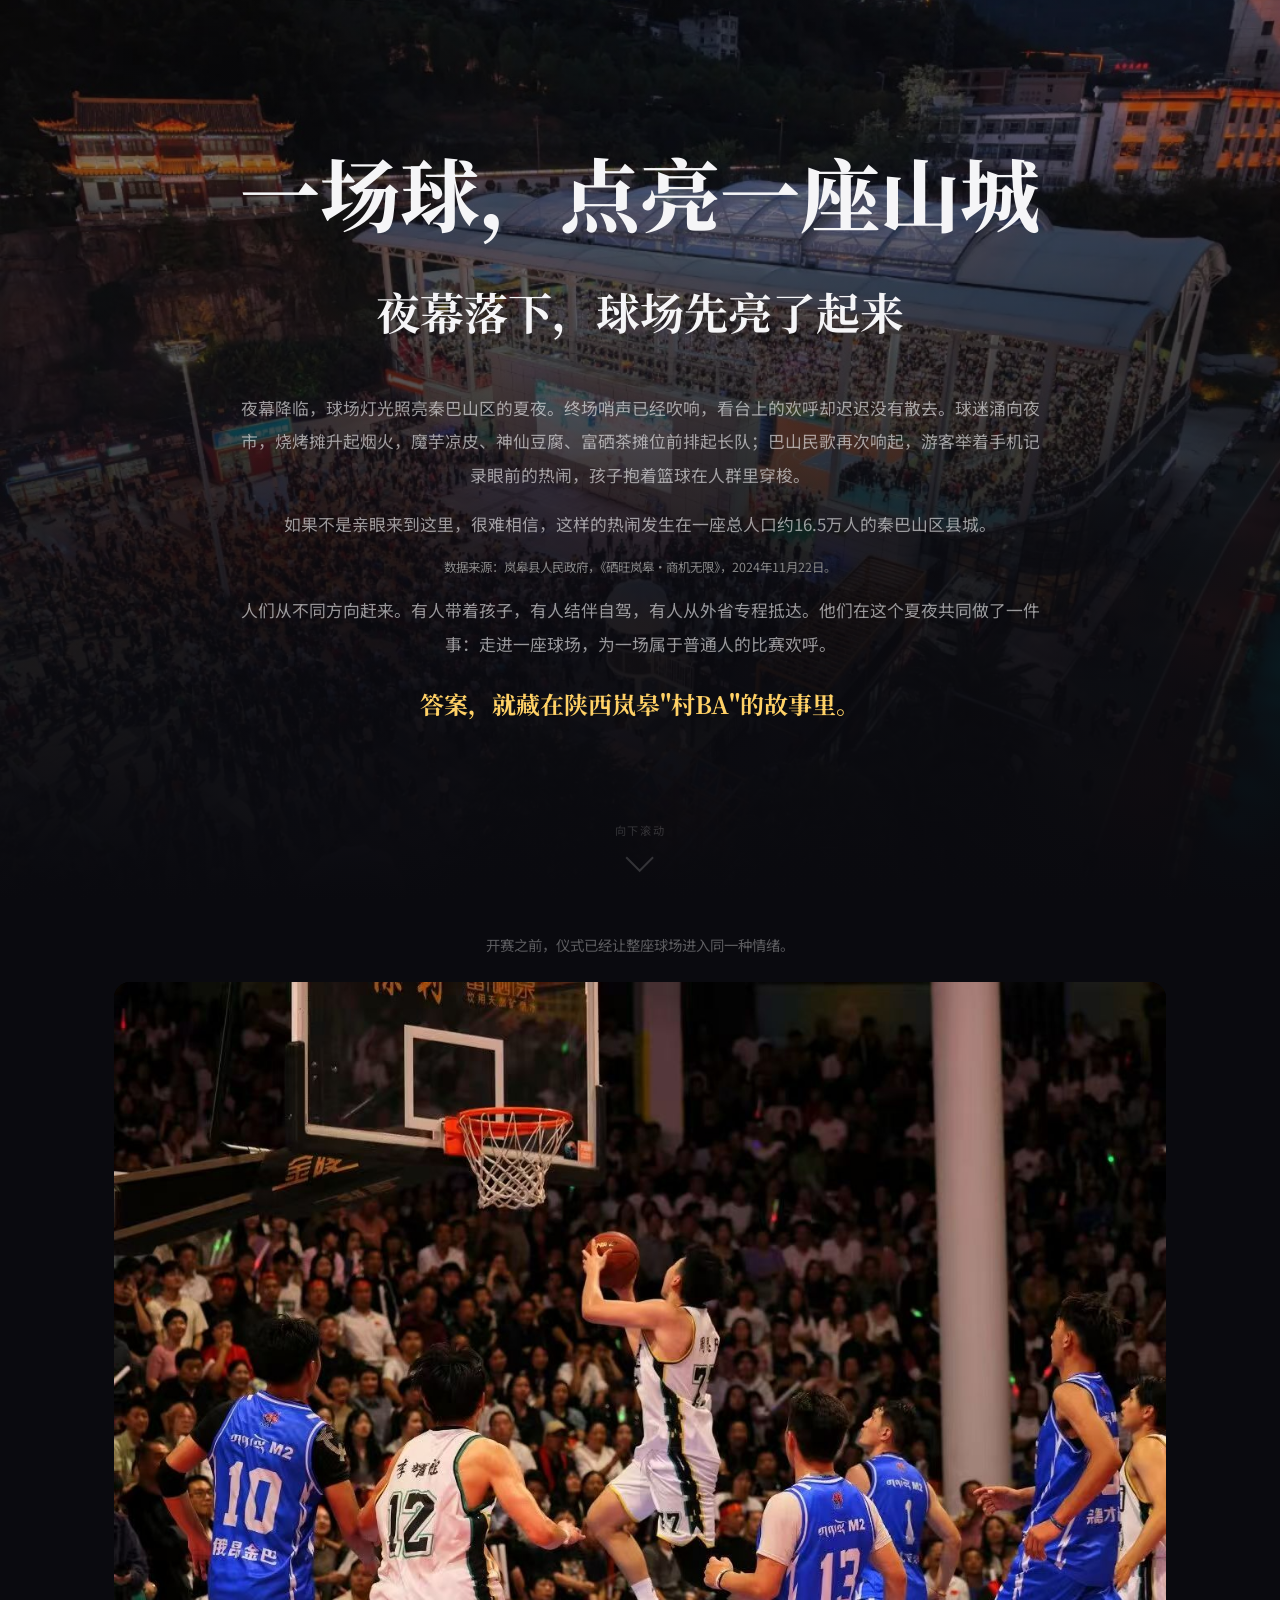
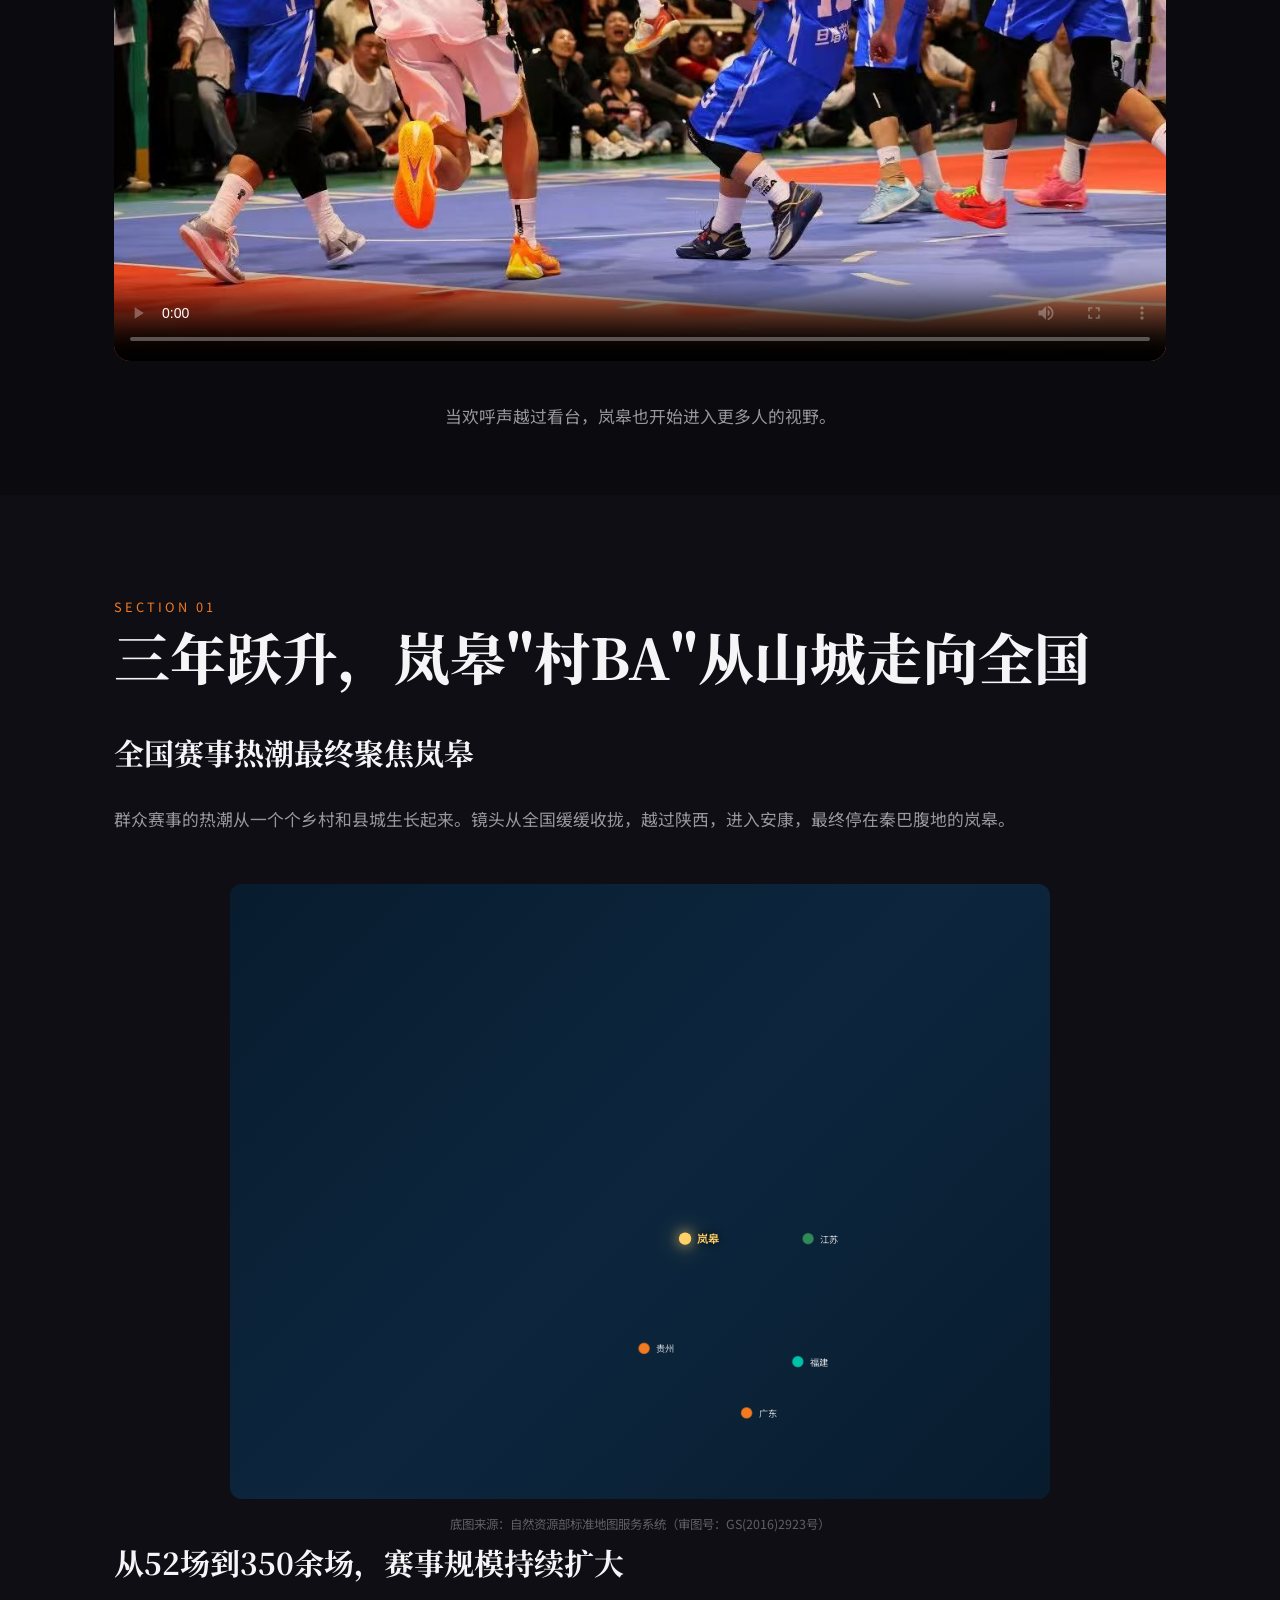
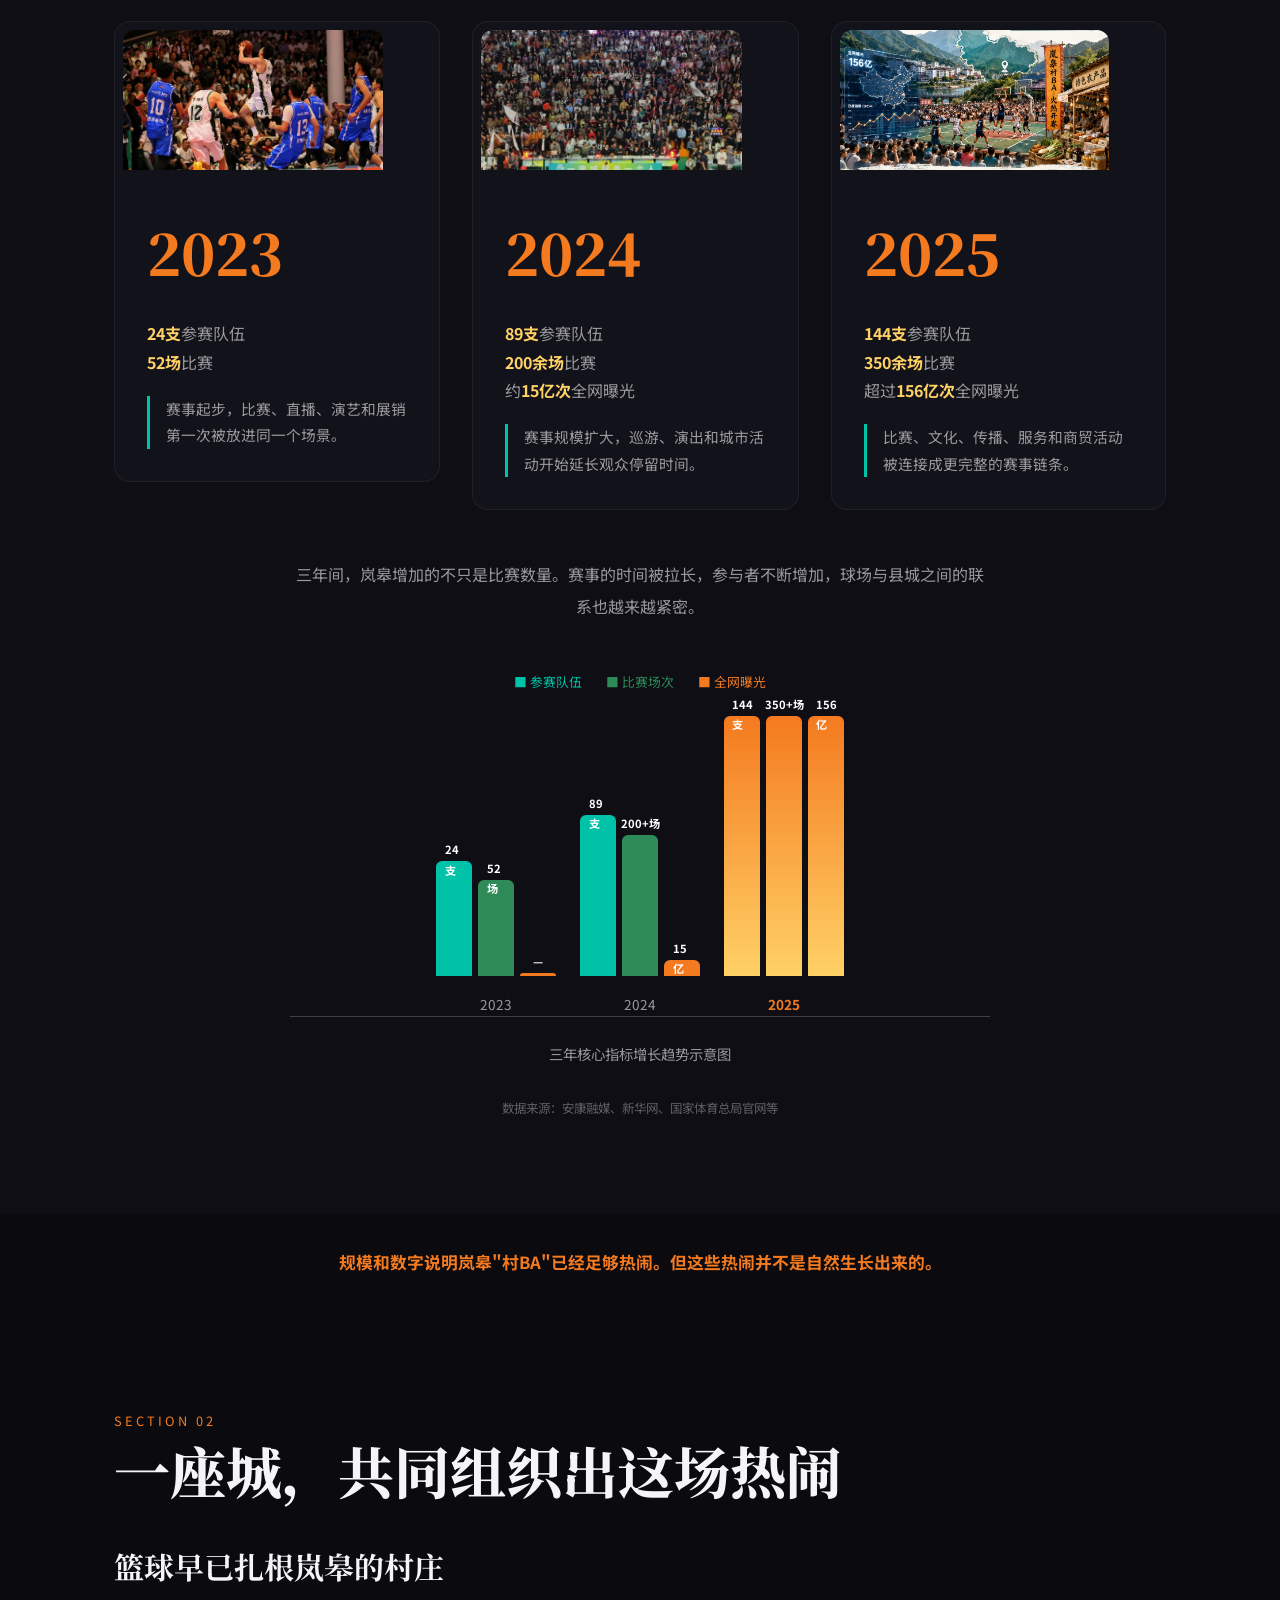
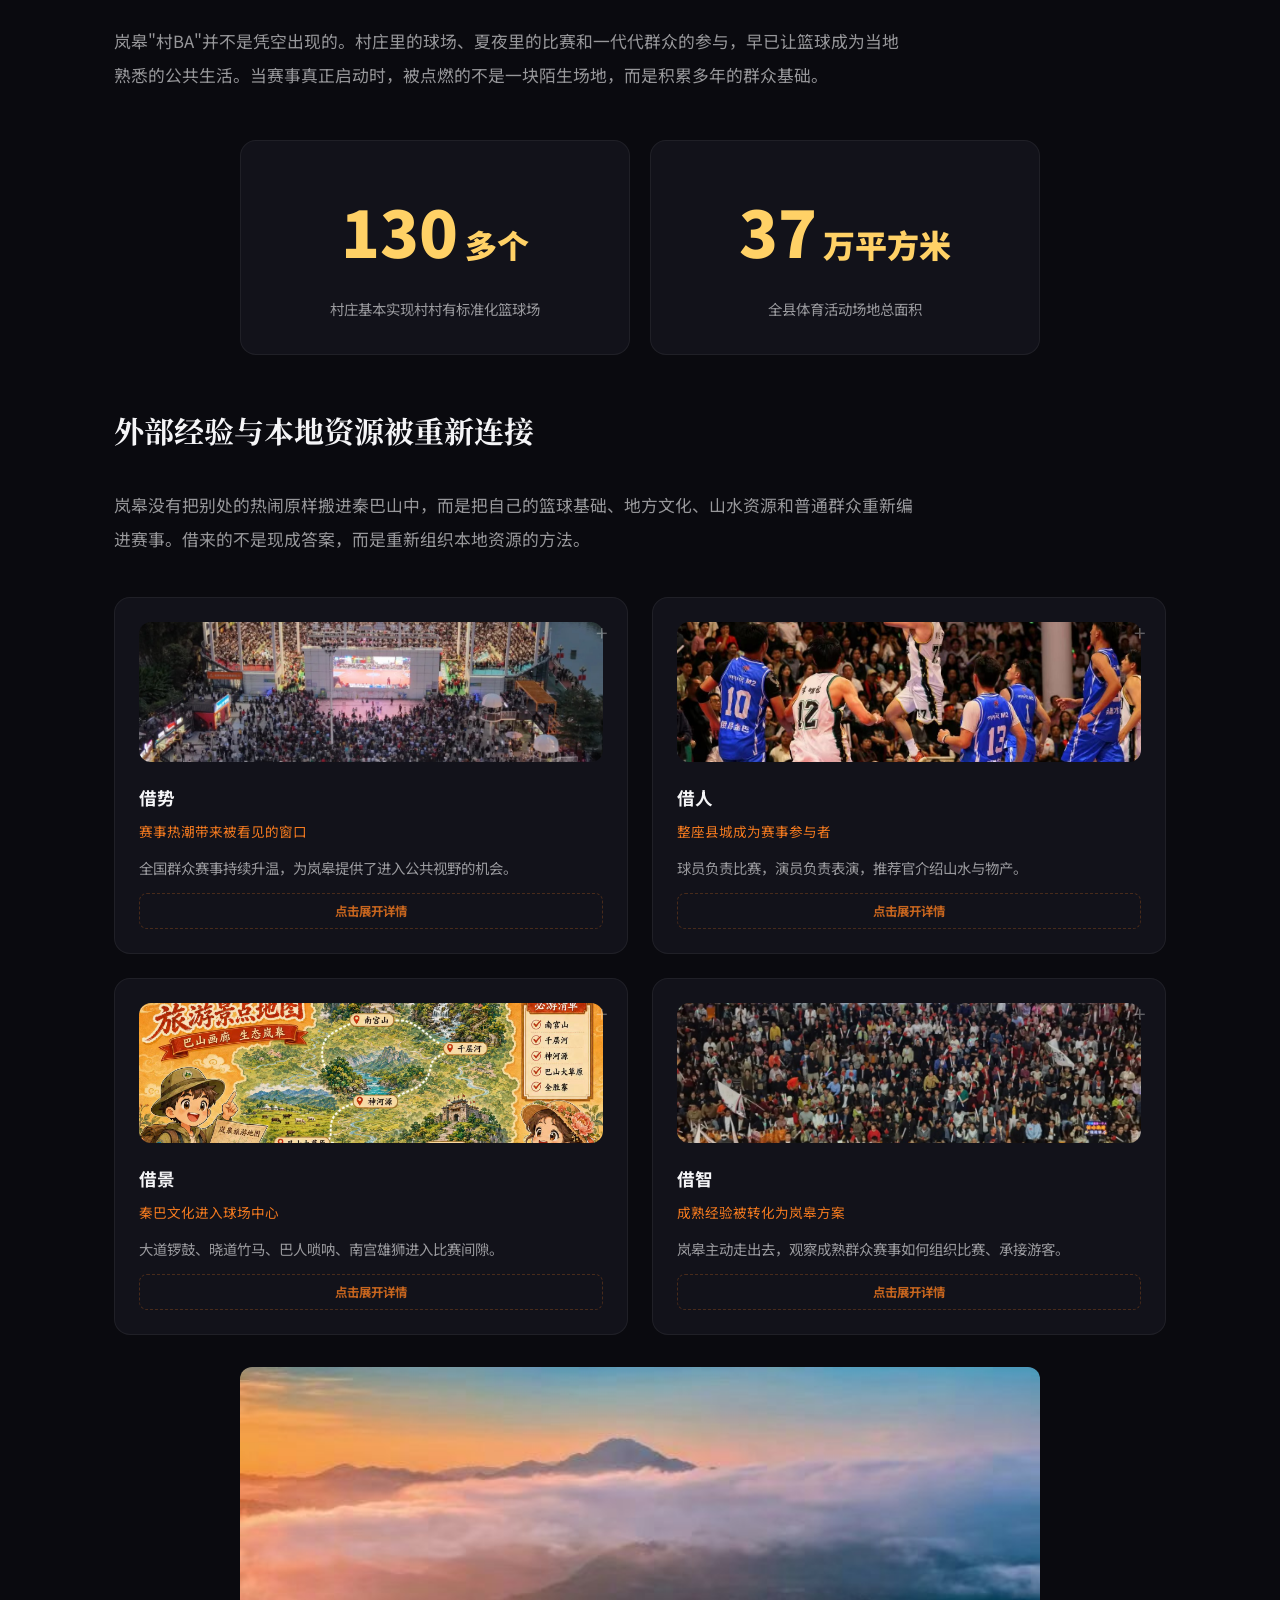
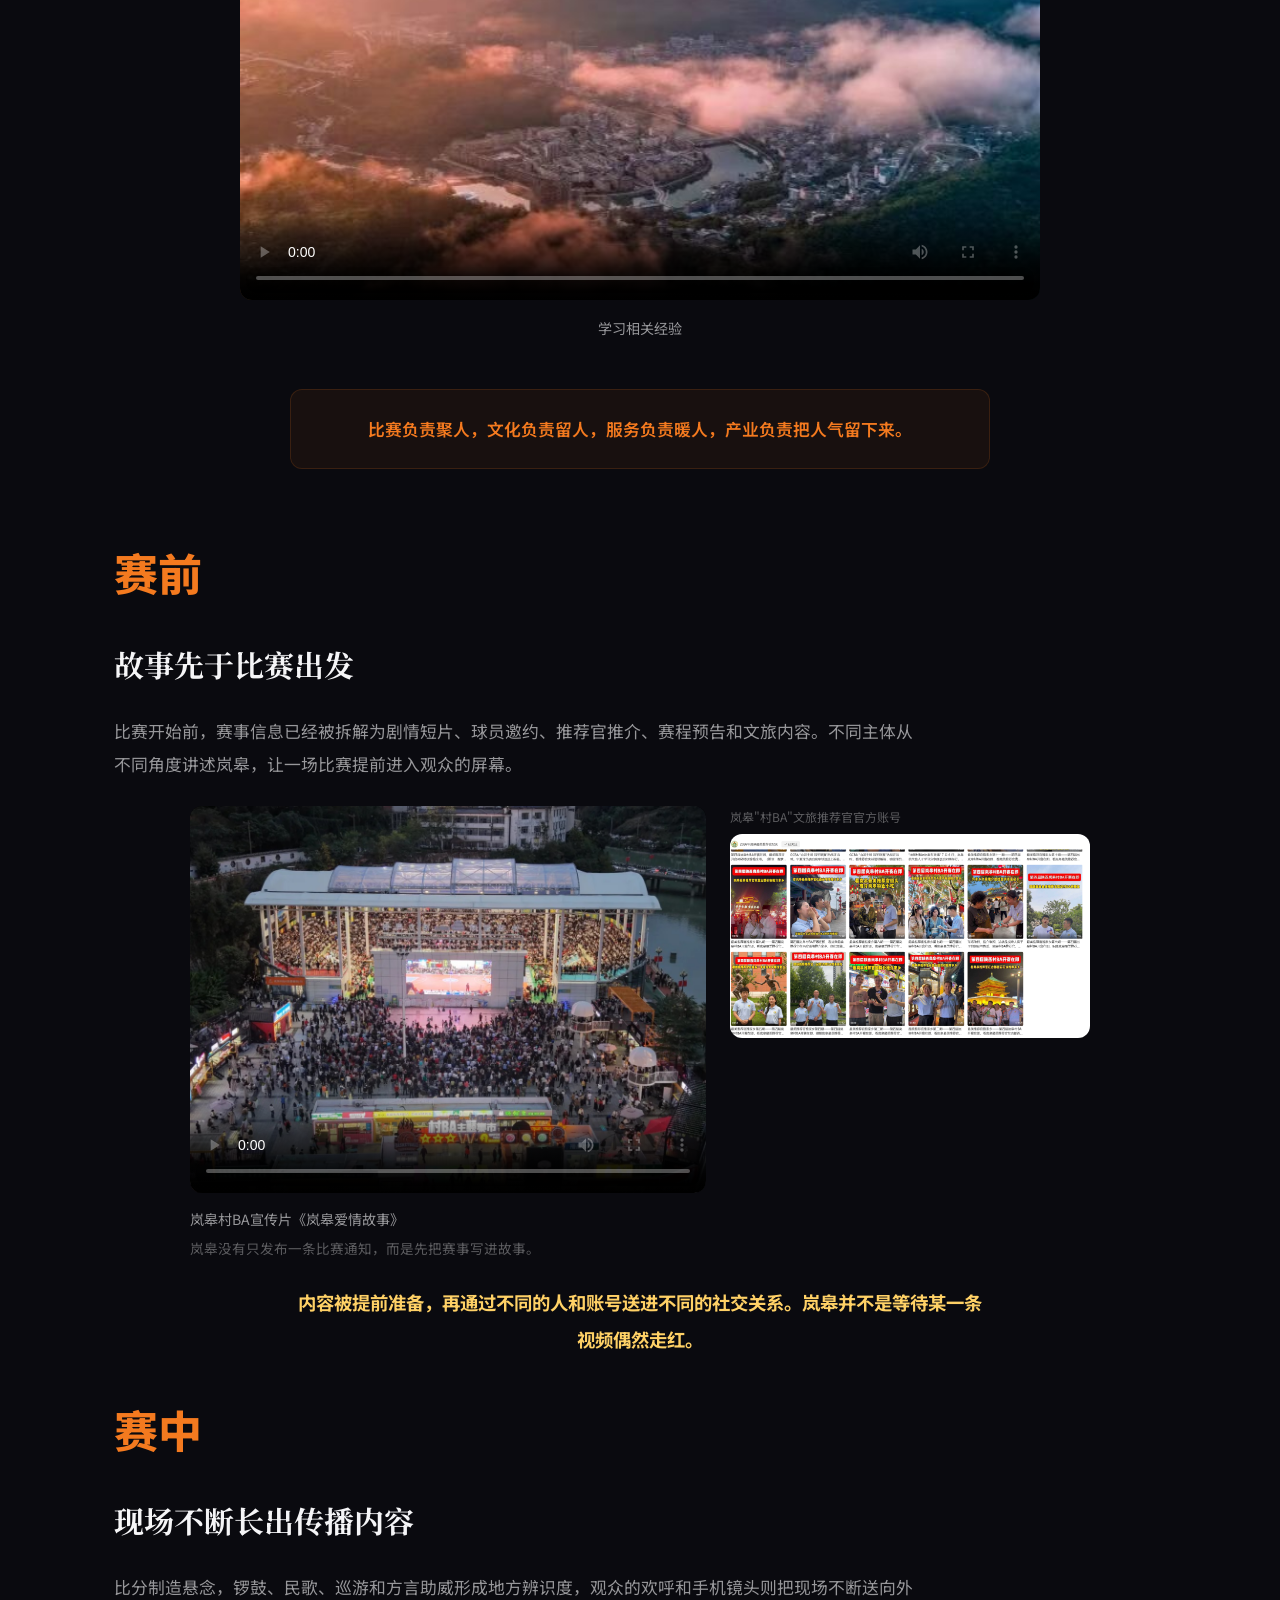
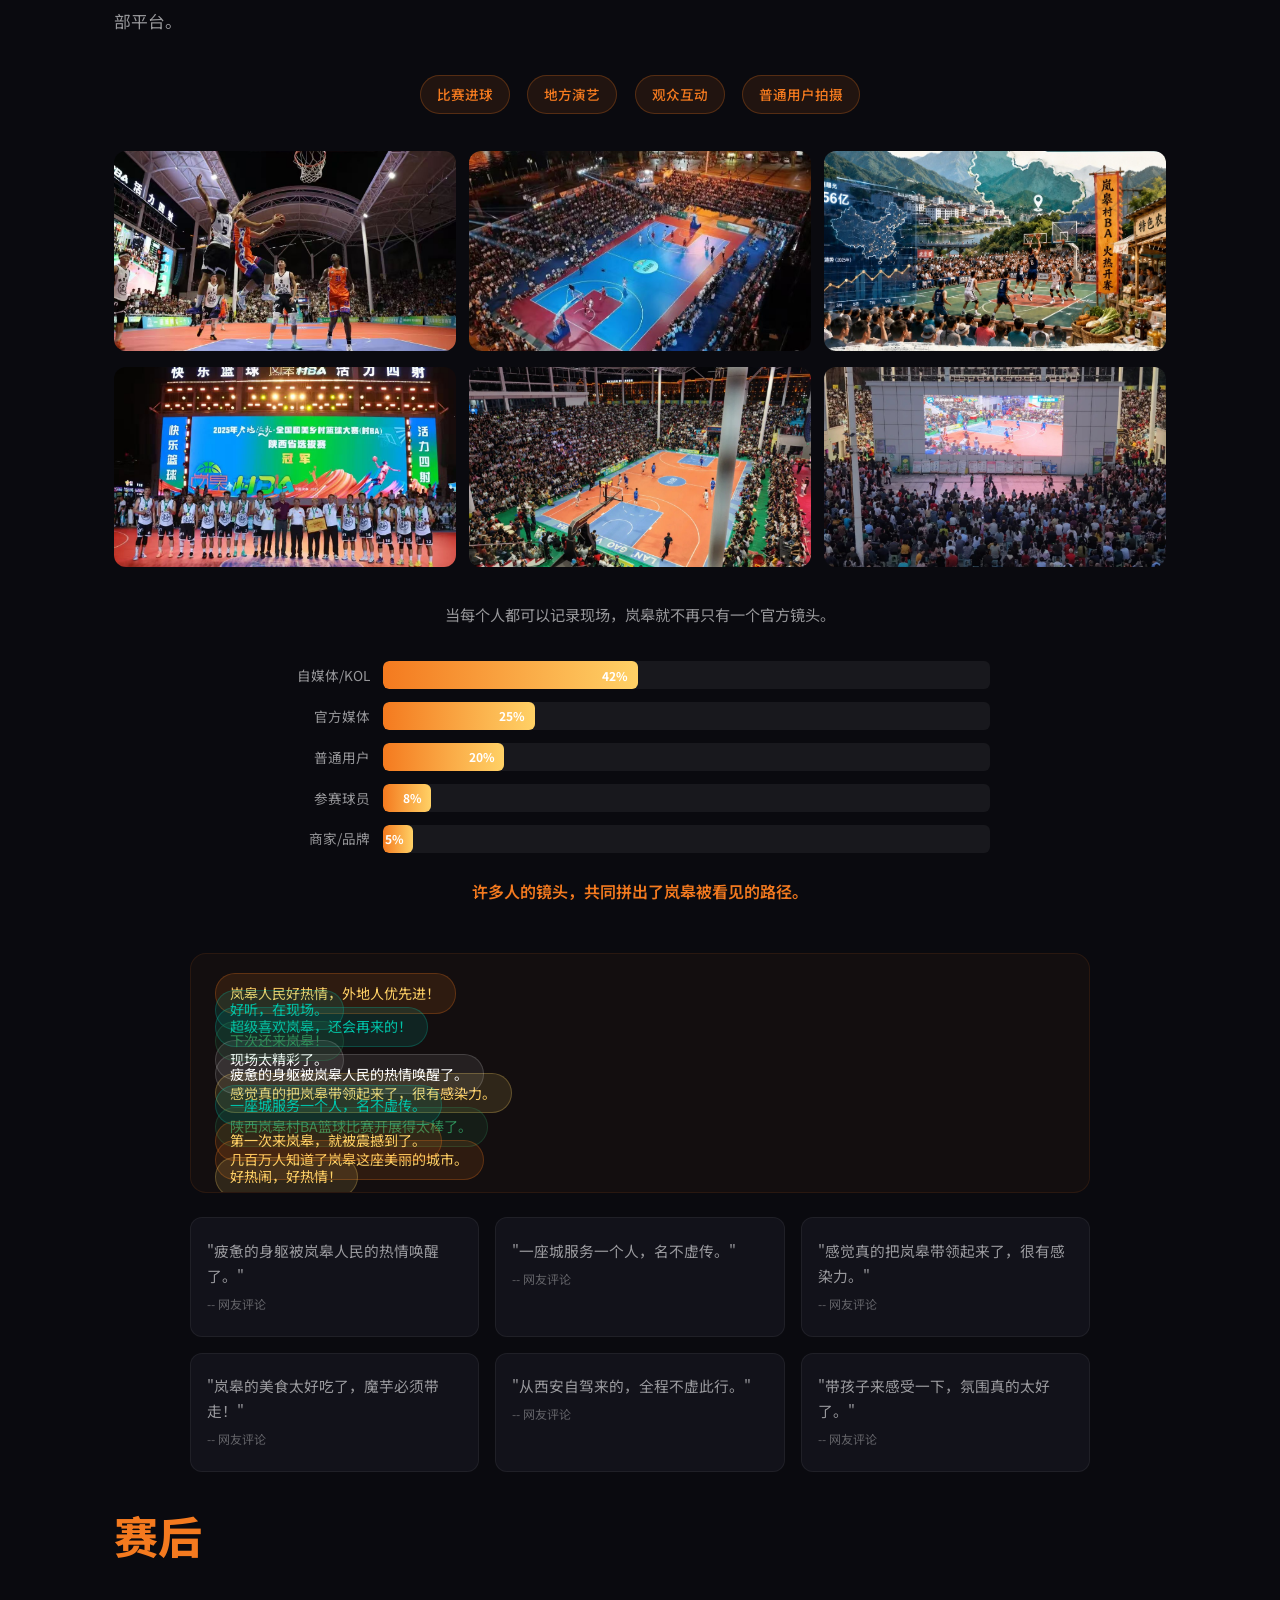
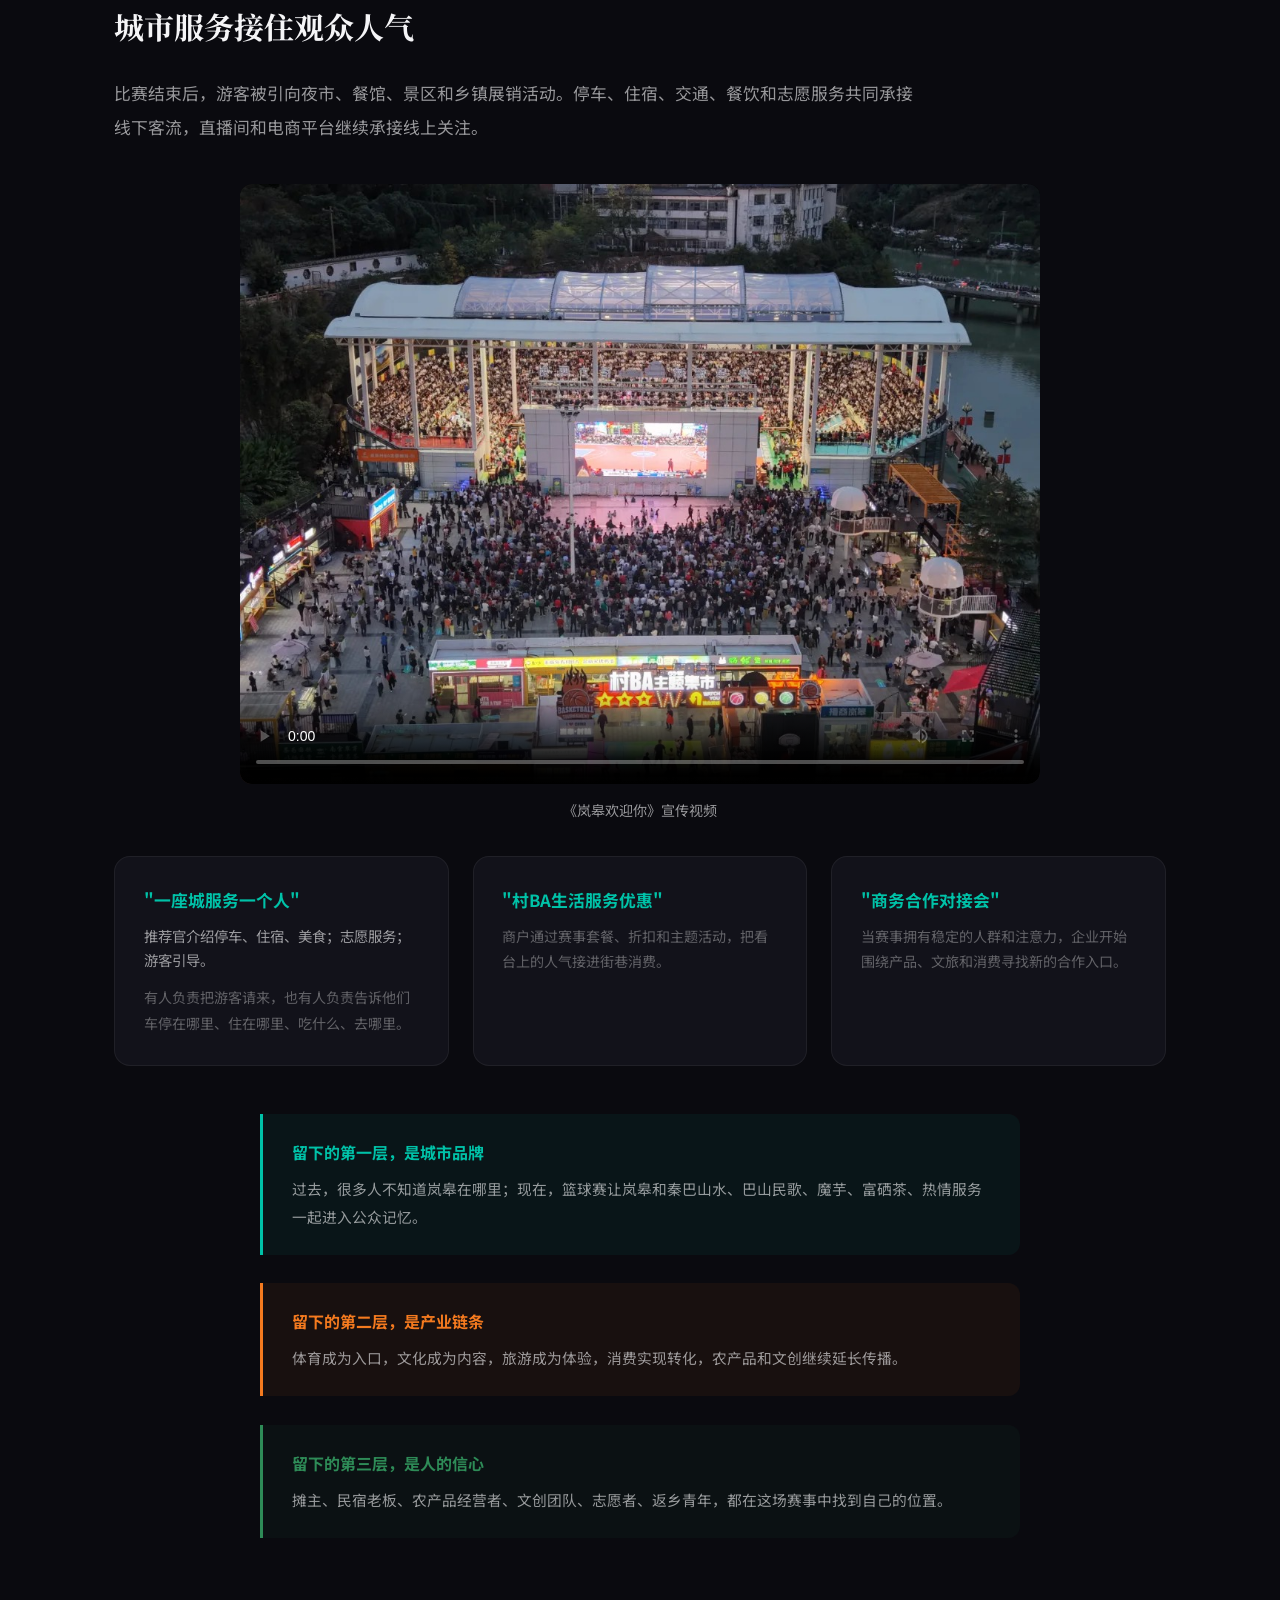
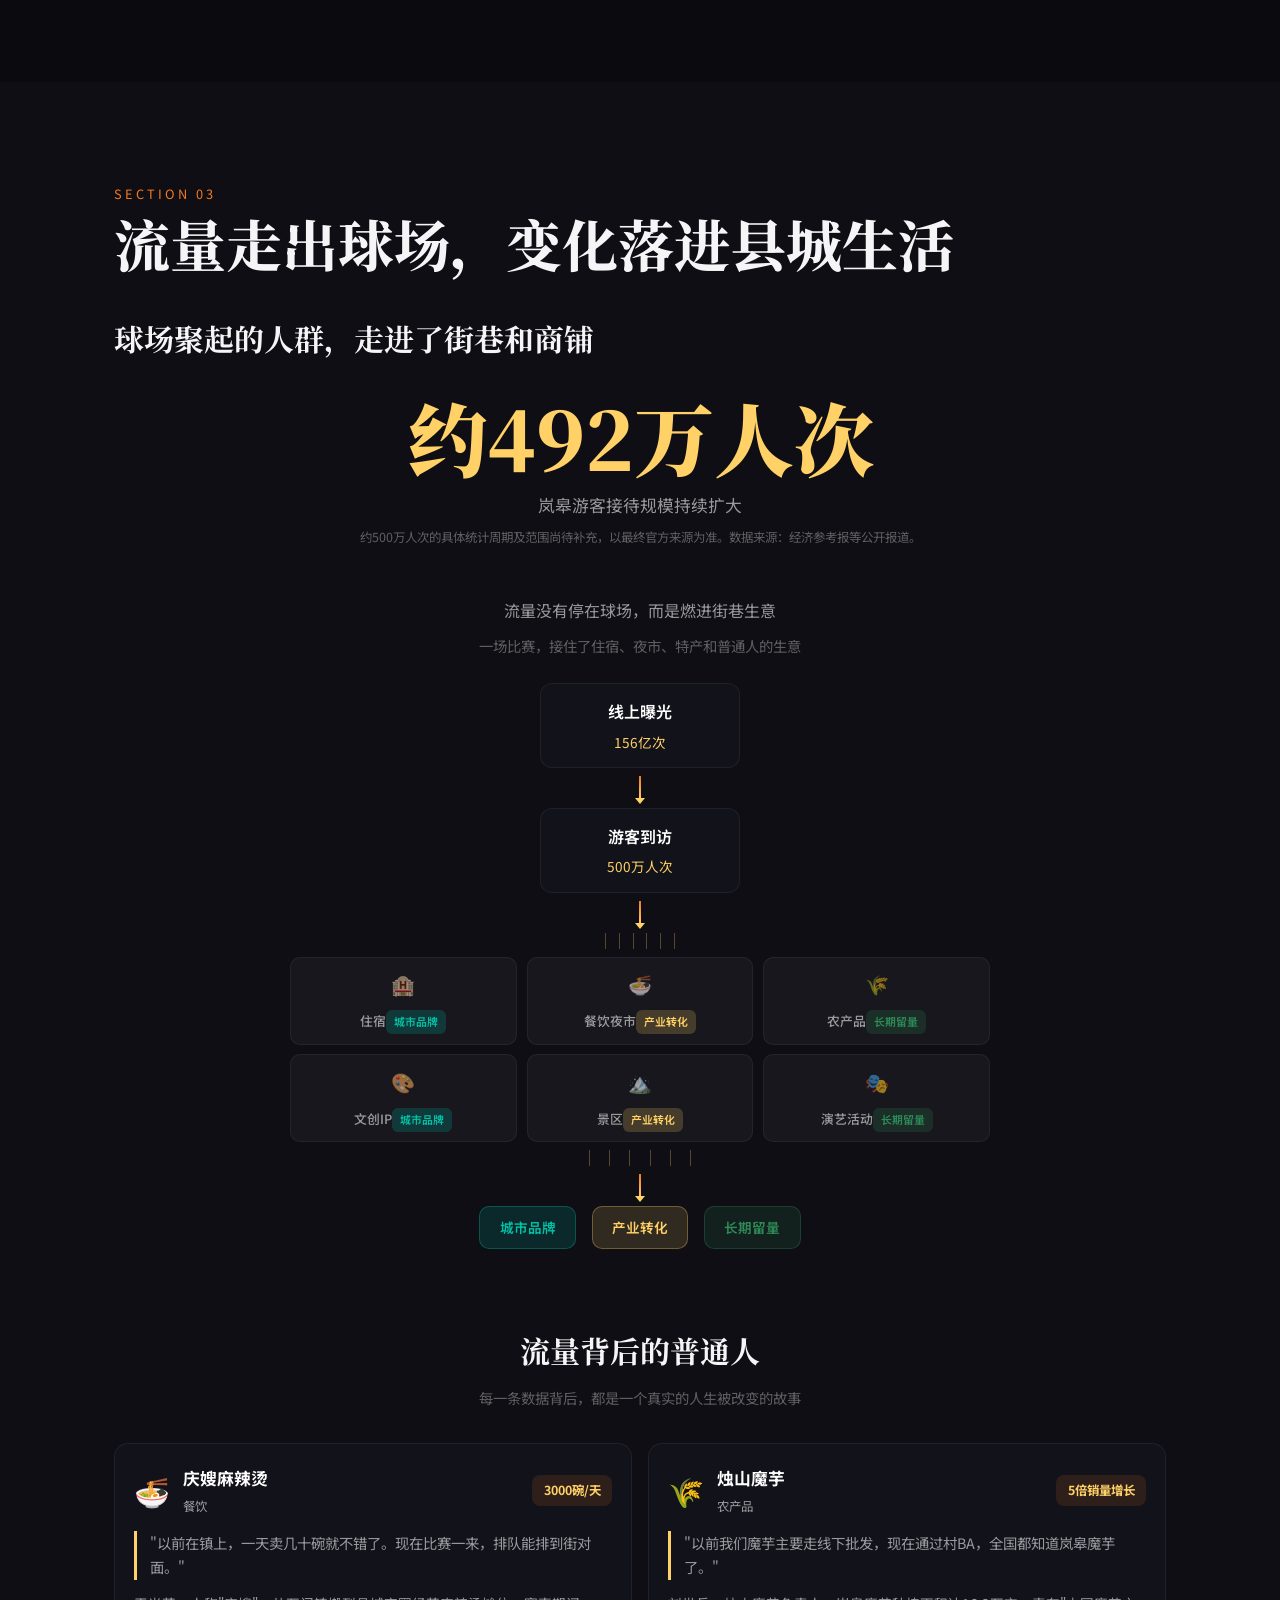
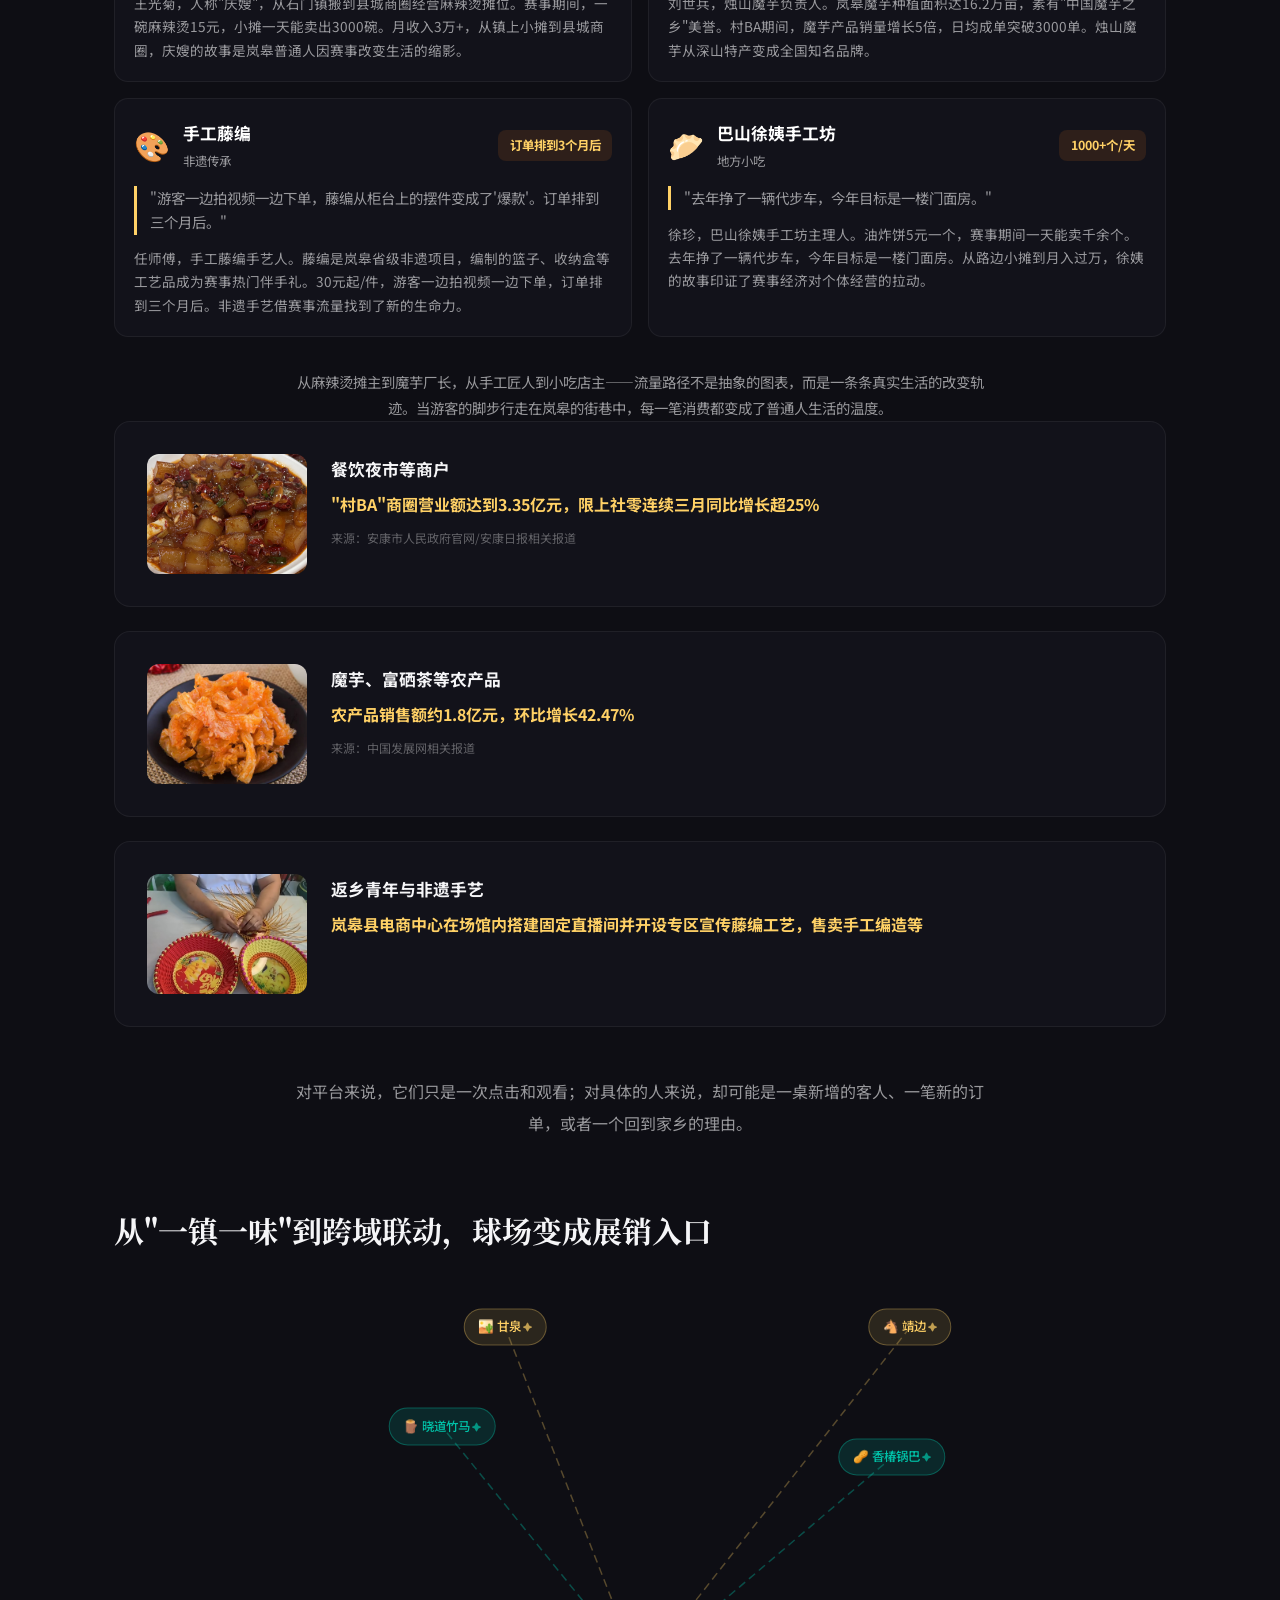
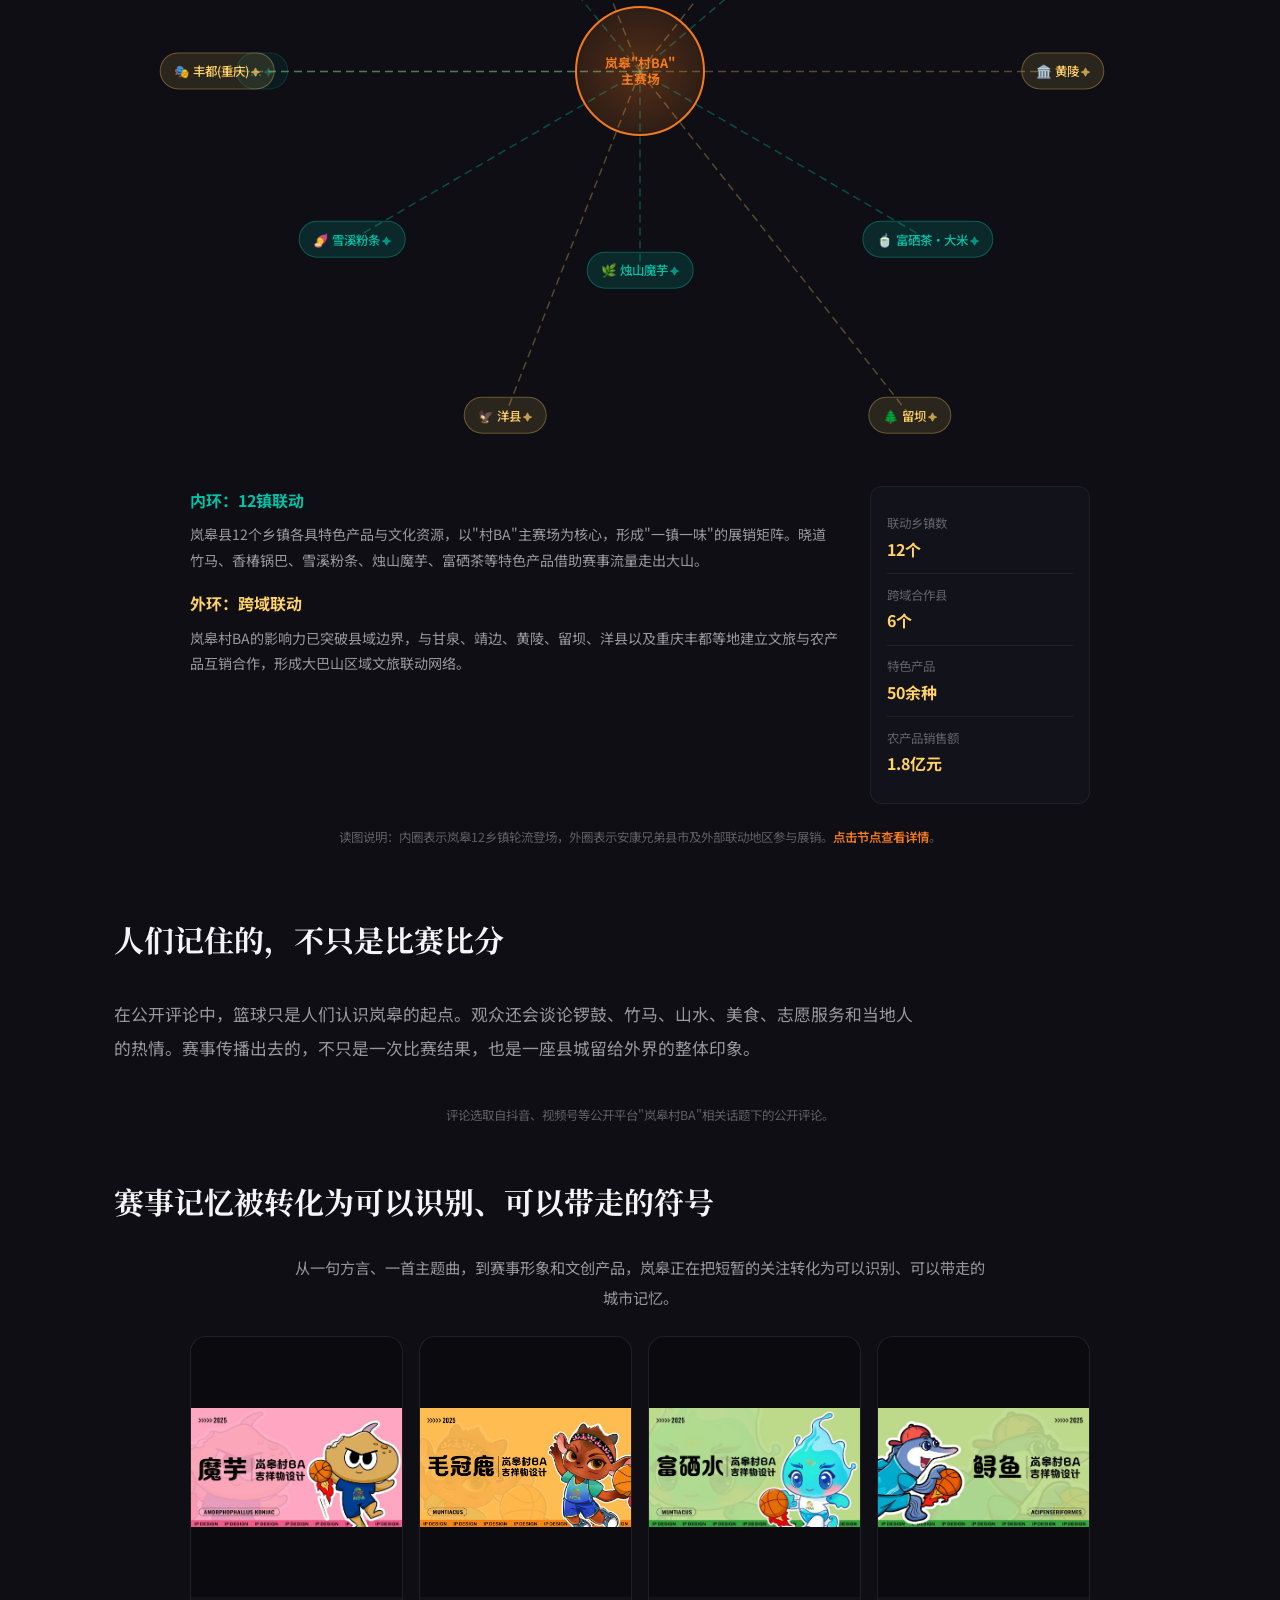
==== commit 690b3ea8: "data: 全部数据来源修正+案例重写+IP合并+删除清单" ====
--- a/docs/index.html
+++ b/docs/index.html
@@ -49,6 +49,9 @@
     /* ============ VIDEO ============ */
     .section-video { border-radius: 16px; background: #000; }
     .section-video + .video-caption { text-align: center; font-size: 0.85rem; color: var(--surface-text-muted); margin-top: 0.8rem; }
+    .src-note { font-size: 0.78rem; color: #888; line-height: 1.6; margin-top: 0.4rem; word-break: break-all; }
+    .src-note a { color: #888; text-decoration: underline; }
+    .src-note a:hover { color: #ccc; }
 
     /* ============ BORROW CARDS (EXPANDABLE) ============ */
     .borrow-card { background: var(--surface-card); border: 1px solid var(--surface-border); border-radius: 16px; padding: 1.5rem; cursor: pointer; transition: all 0.3s ease; position: relative; overflow: hidden; }
@@ -247,7 +250,8 @@
         <h2 style="font-family:var(--font-display); font-size:clamp(28px,4vw,44px); font-weight:700; color:var(--surface-text); margin-bottom:2.5rem; font-style:normal;">夜幕落下，球场先亮了起来</h2>
         <div class="hero-text">
             <p>夜幕降临，球场灯光照亮秦巴山区的夏夜。终场哨声已经吹响，看台上的欢呼却迟迟没有散去。球迷涌向夜市，烧烤摊升起烟火，魔芋凉皮、神仙豆腐、富硒茶摊位前排起长队；巴山民歌再次响起，游客举着手机记录眼前的热闹，孩子抱着篮球在人群里穿梭。</p>
-            <p>如果不是亲眼来到这里，很难相信，这样的热闹发生在一座总人口约16.5万的秦巴山区小县城。</p>
+            <p>如果不是亲眼来到这里，很难相信，这样的热闹发生在一座总人口约16.5万人的秦巴山区县城。</p>
+            <p class="src-note">数据来源：岚皋县人民政府，《硒旺岚皋·商机无限》，2024年11月22日。</p>
             <p>人们从不同方向赶来。有人带着孩子，有人结伴自驾，有人从外省专程抵达。他们在这个夏夜共同做了一件事：走进一座球场，为一场属于普通人的比赛欢呼。</p>
         </div>
         <div class="hero-emphasis">答案，就藏在陕西岚皋"村BA"的故事里。</div>
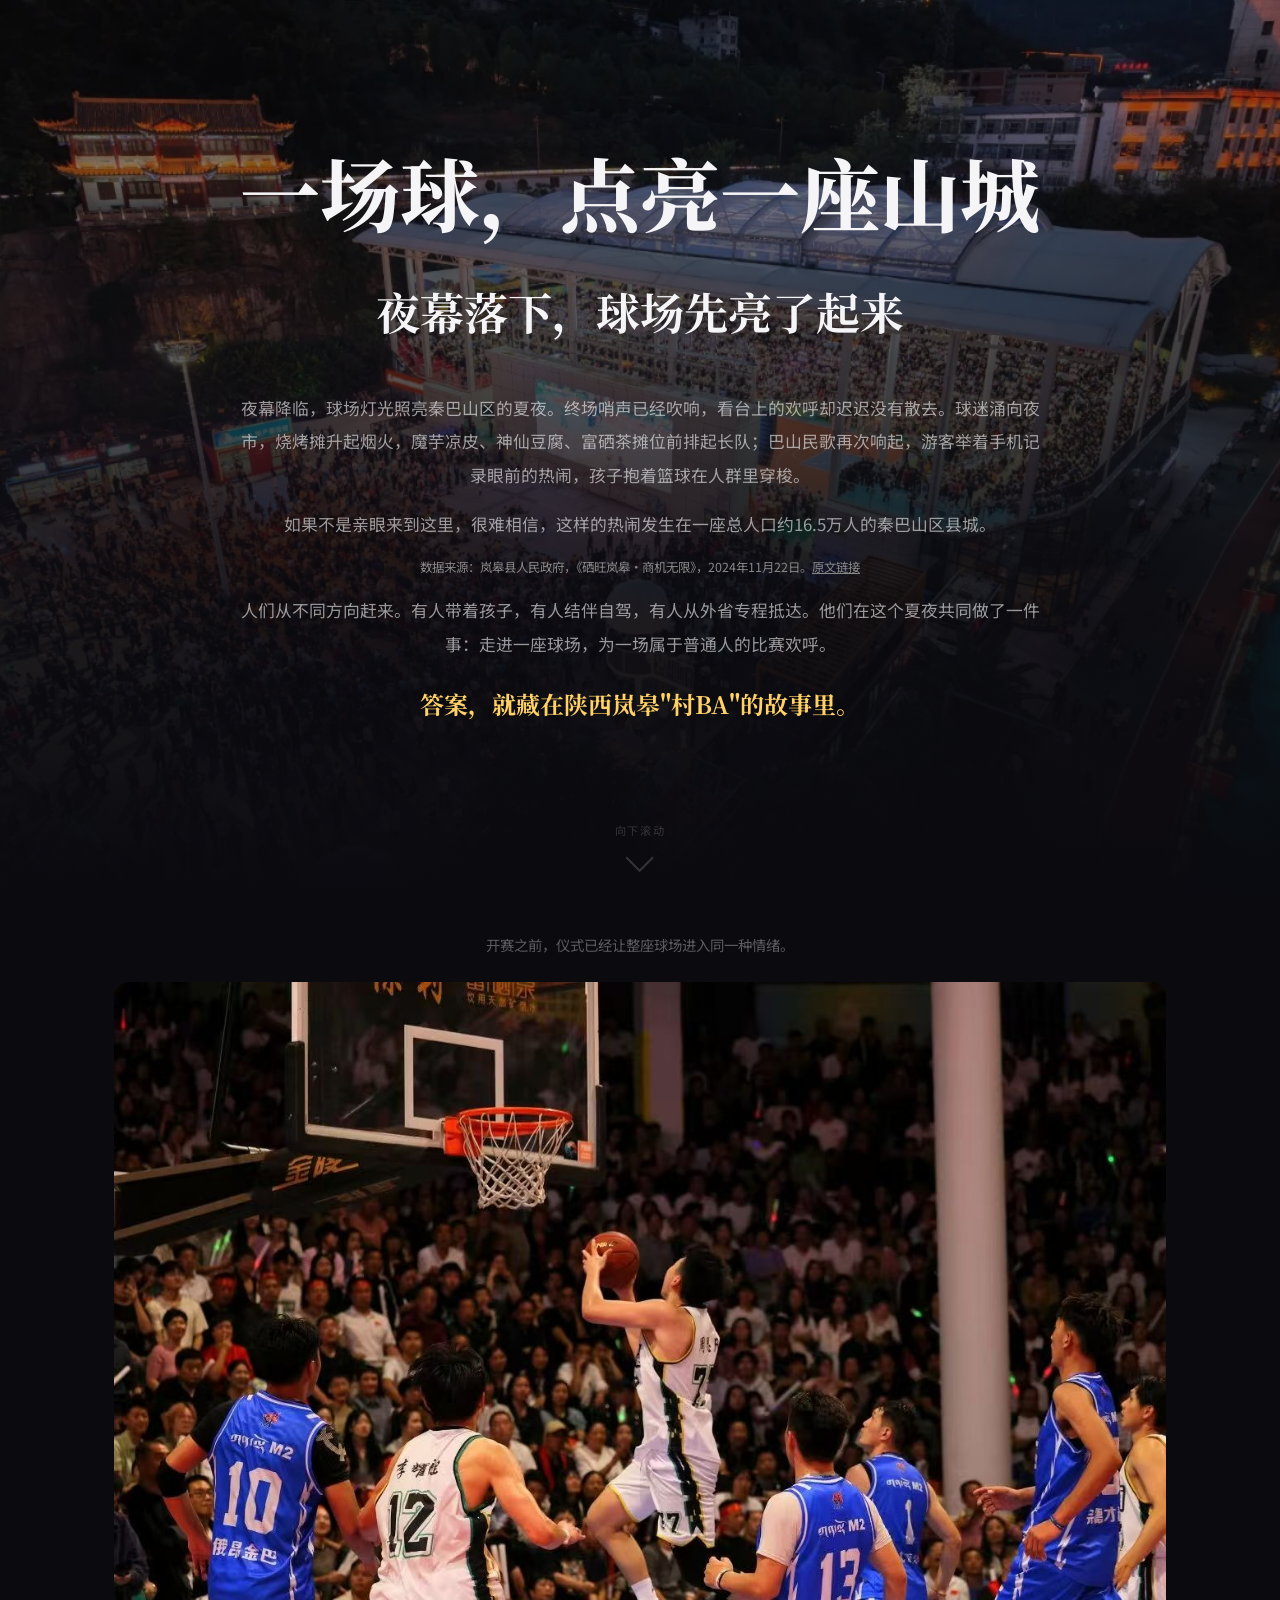
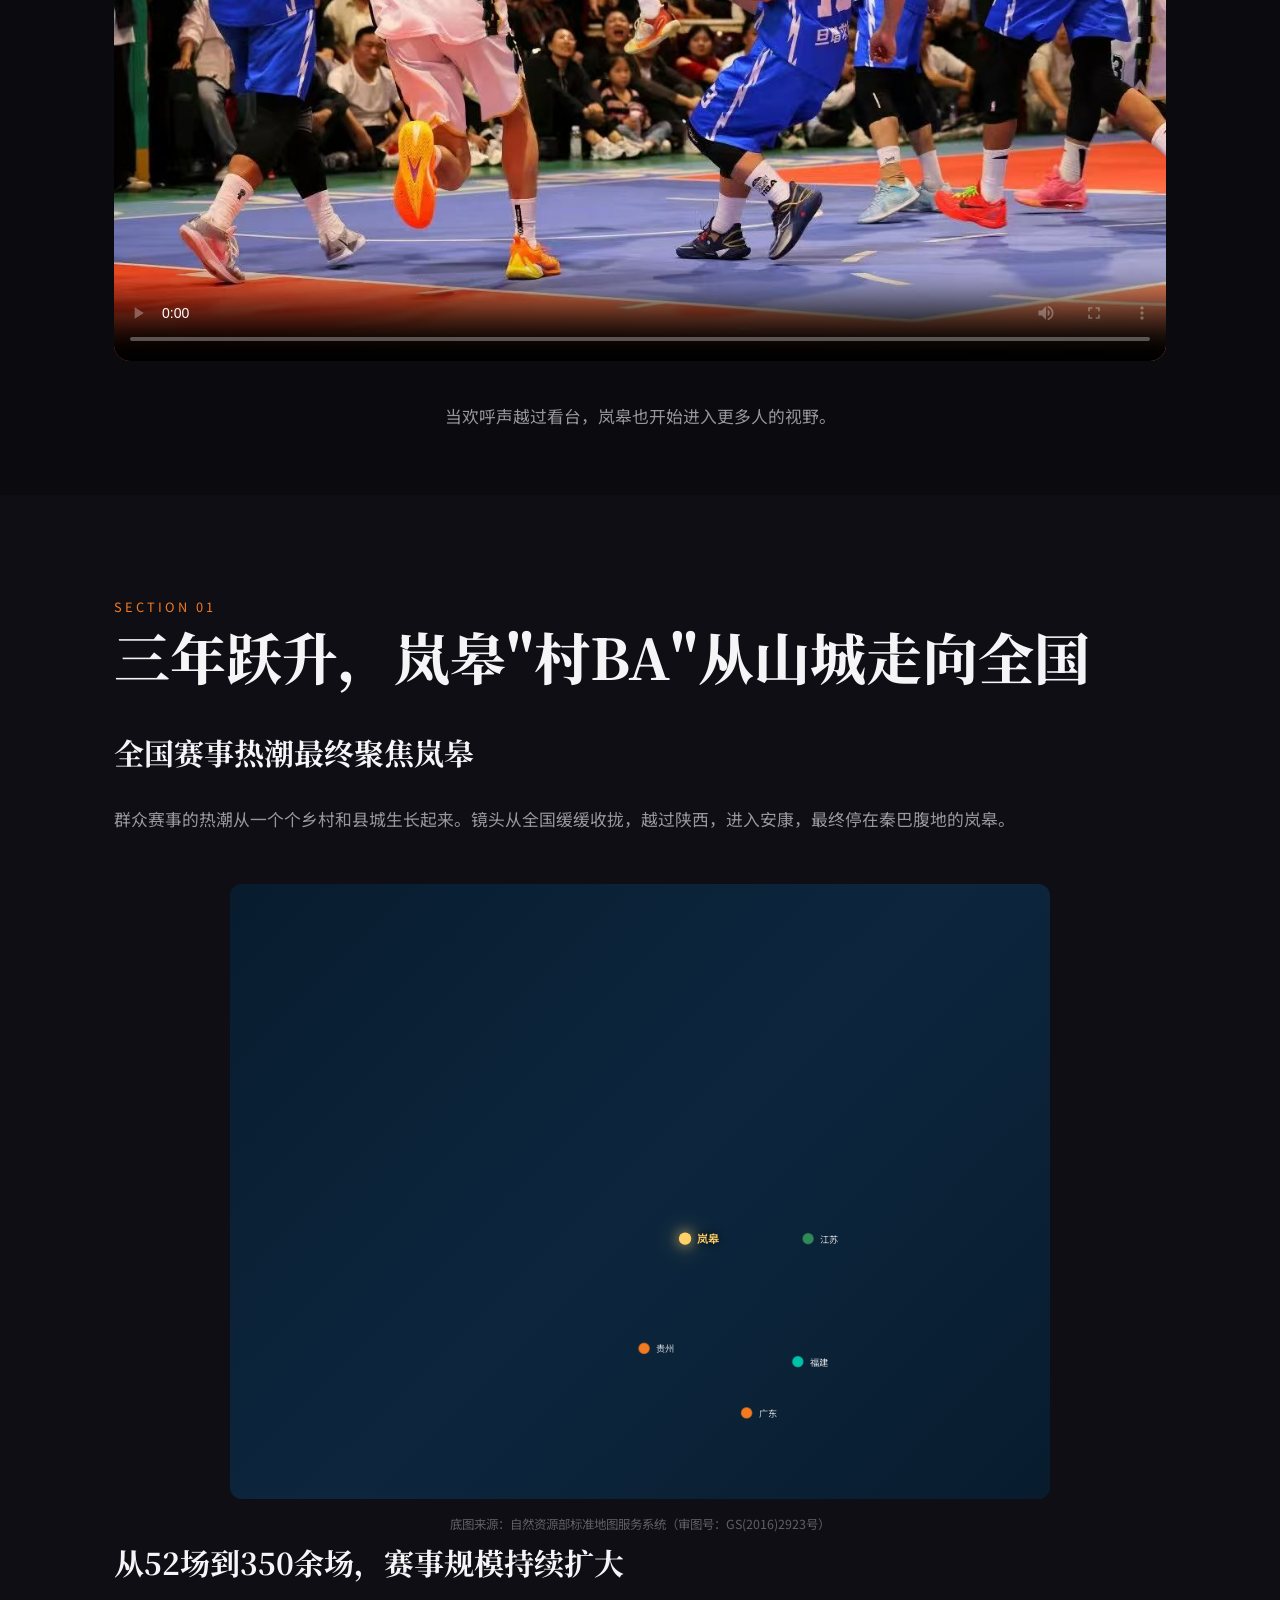
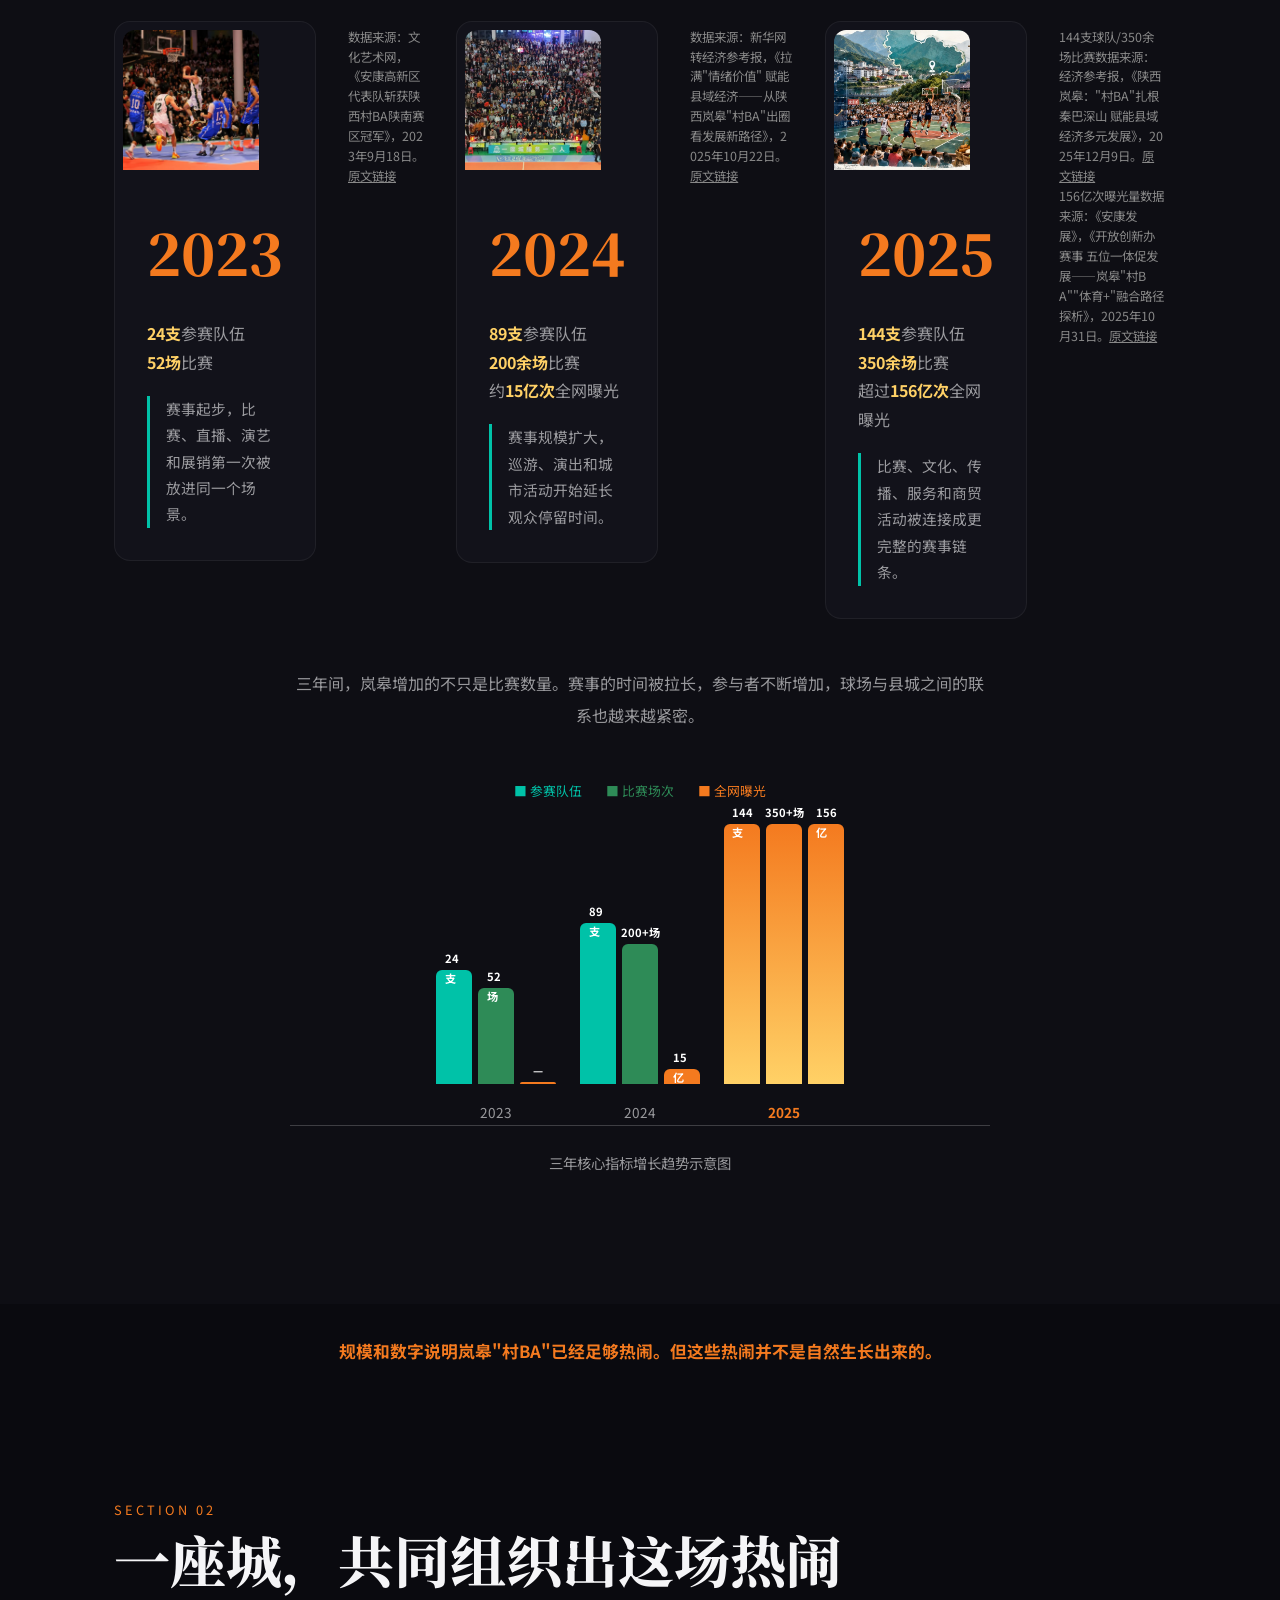
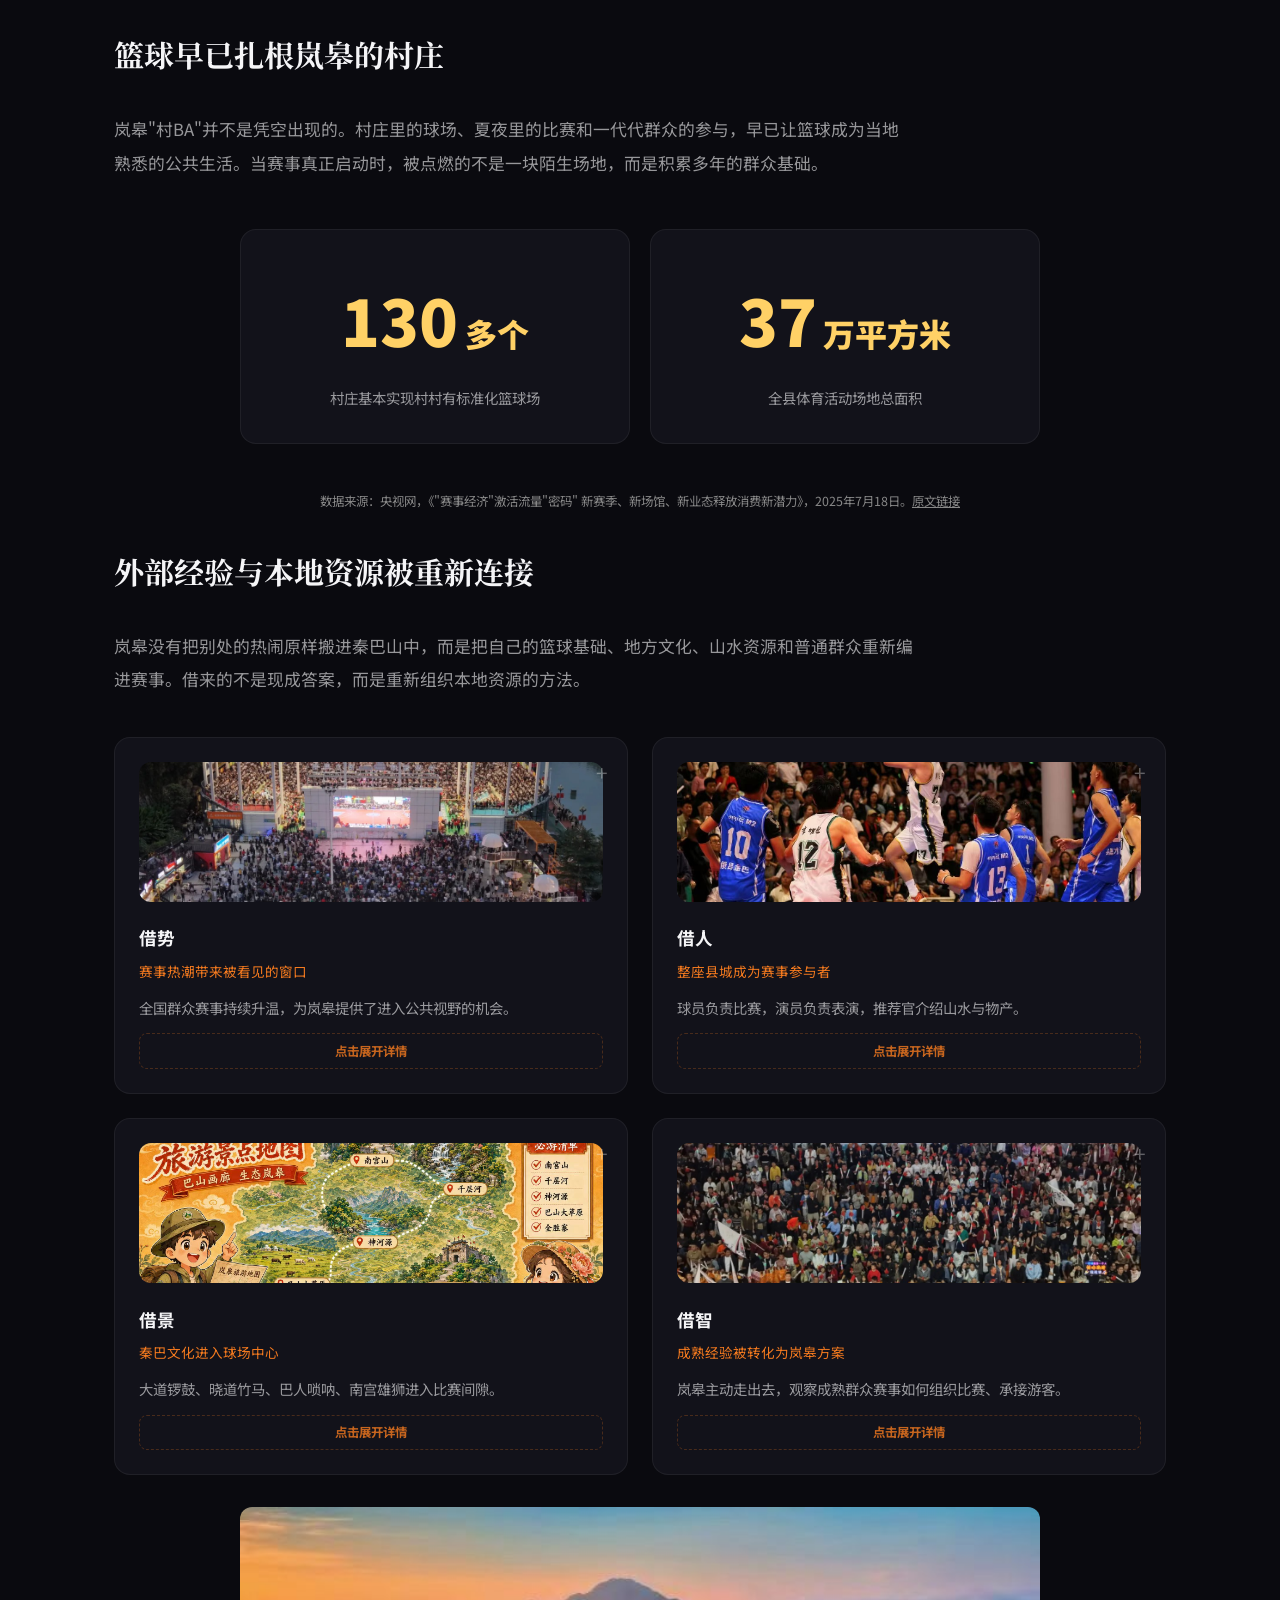
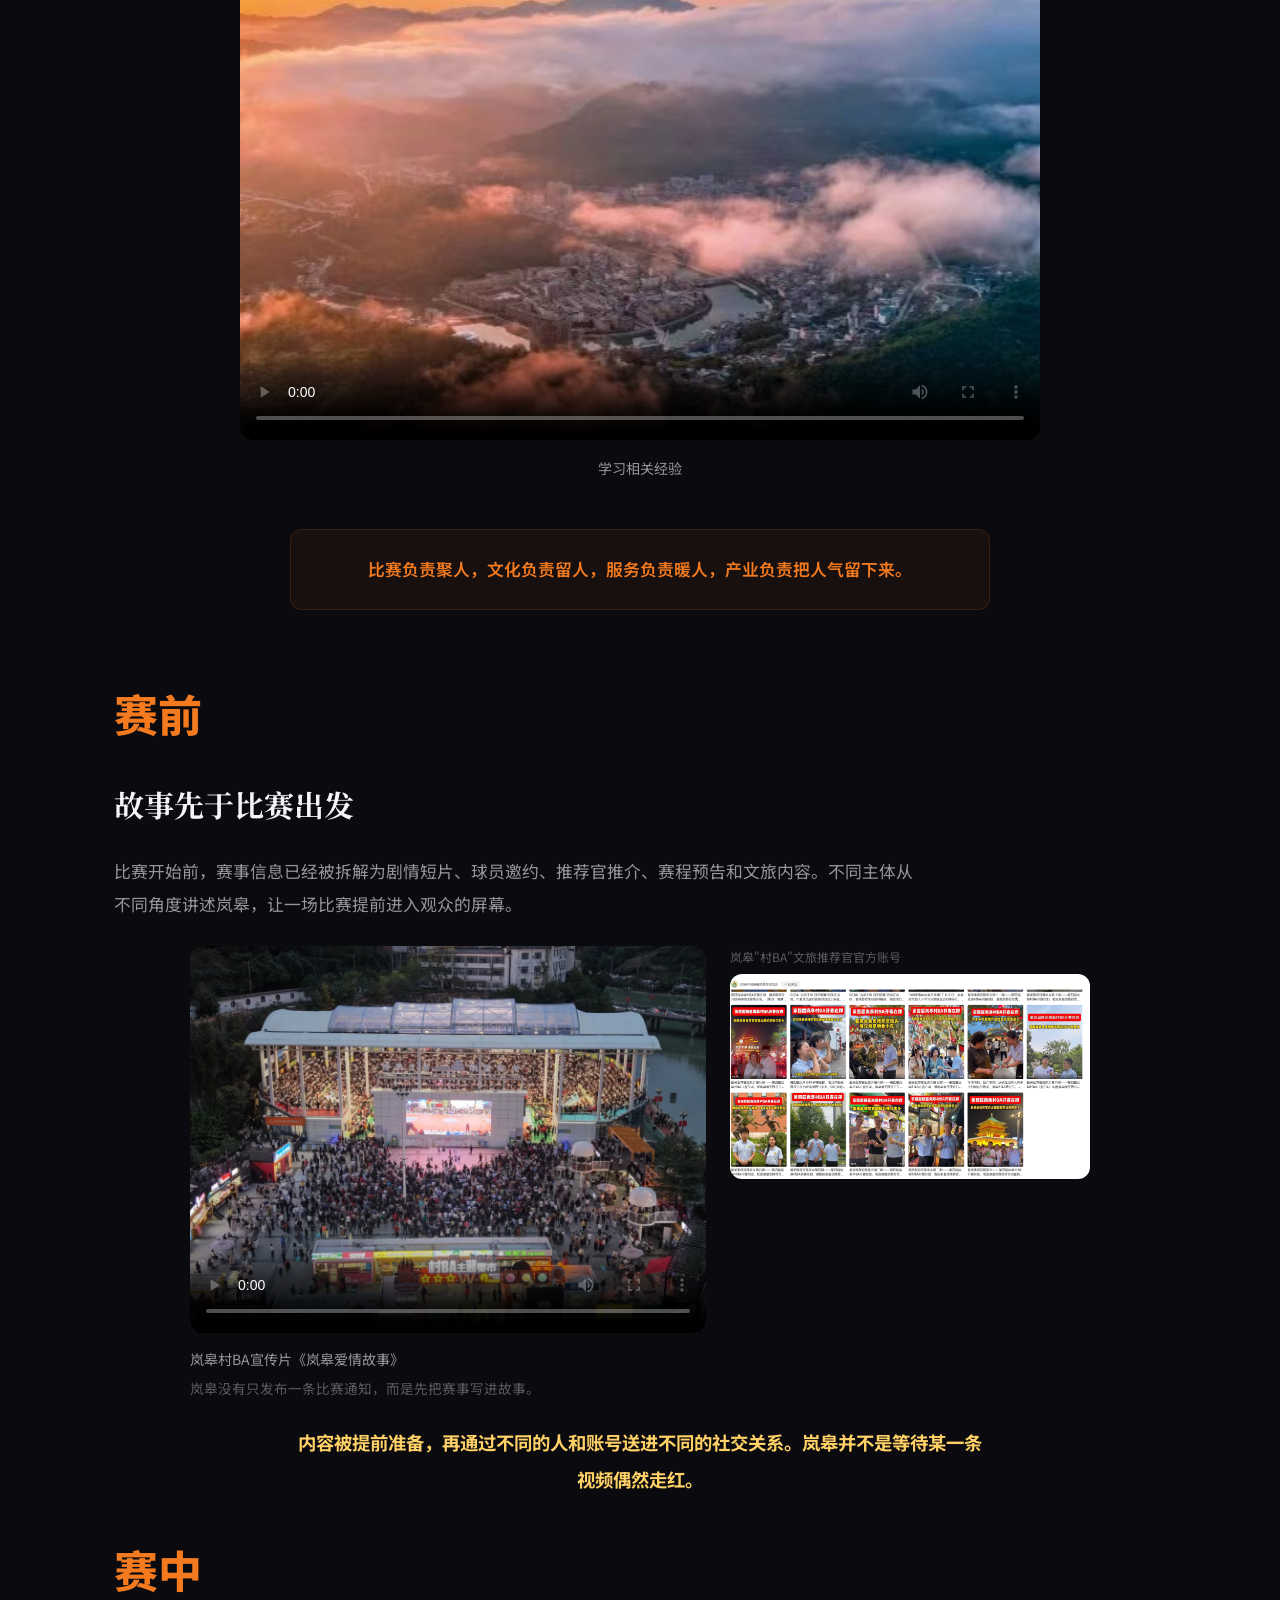
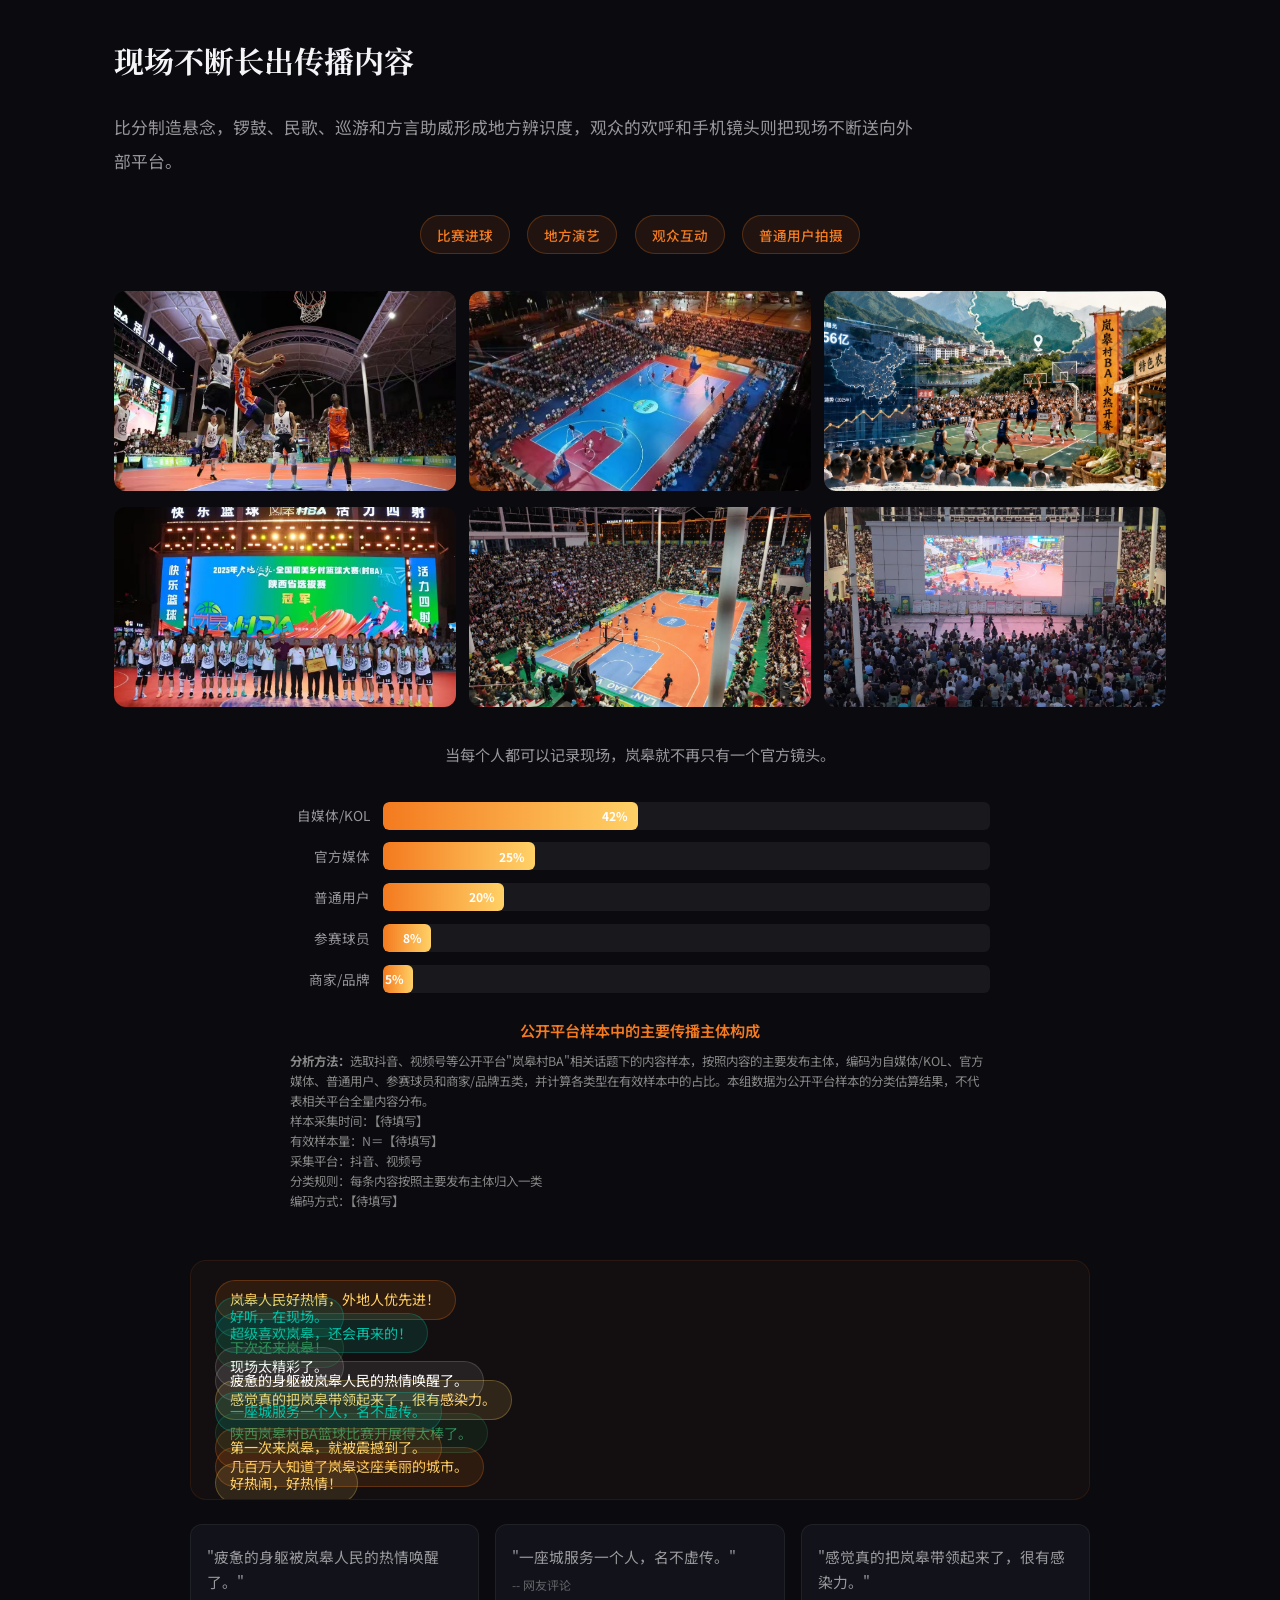
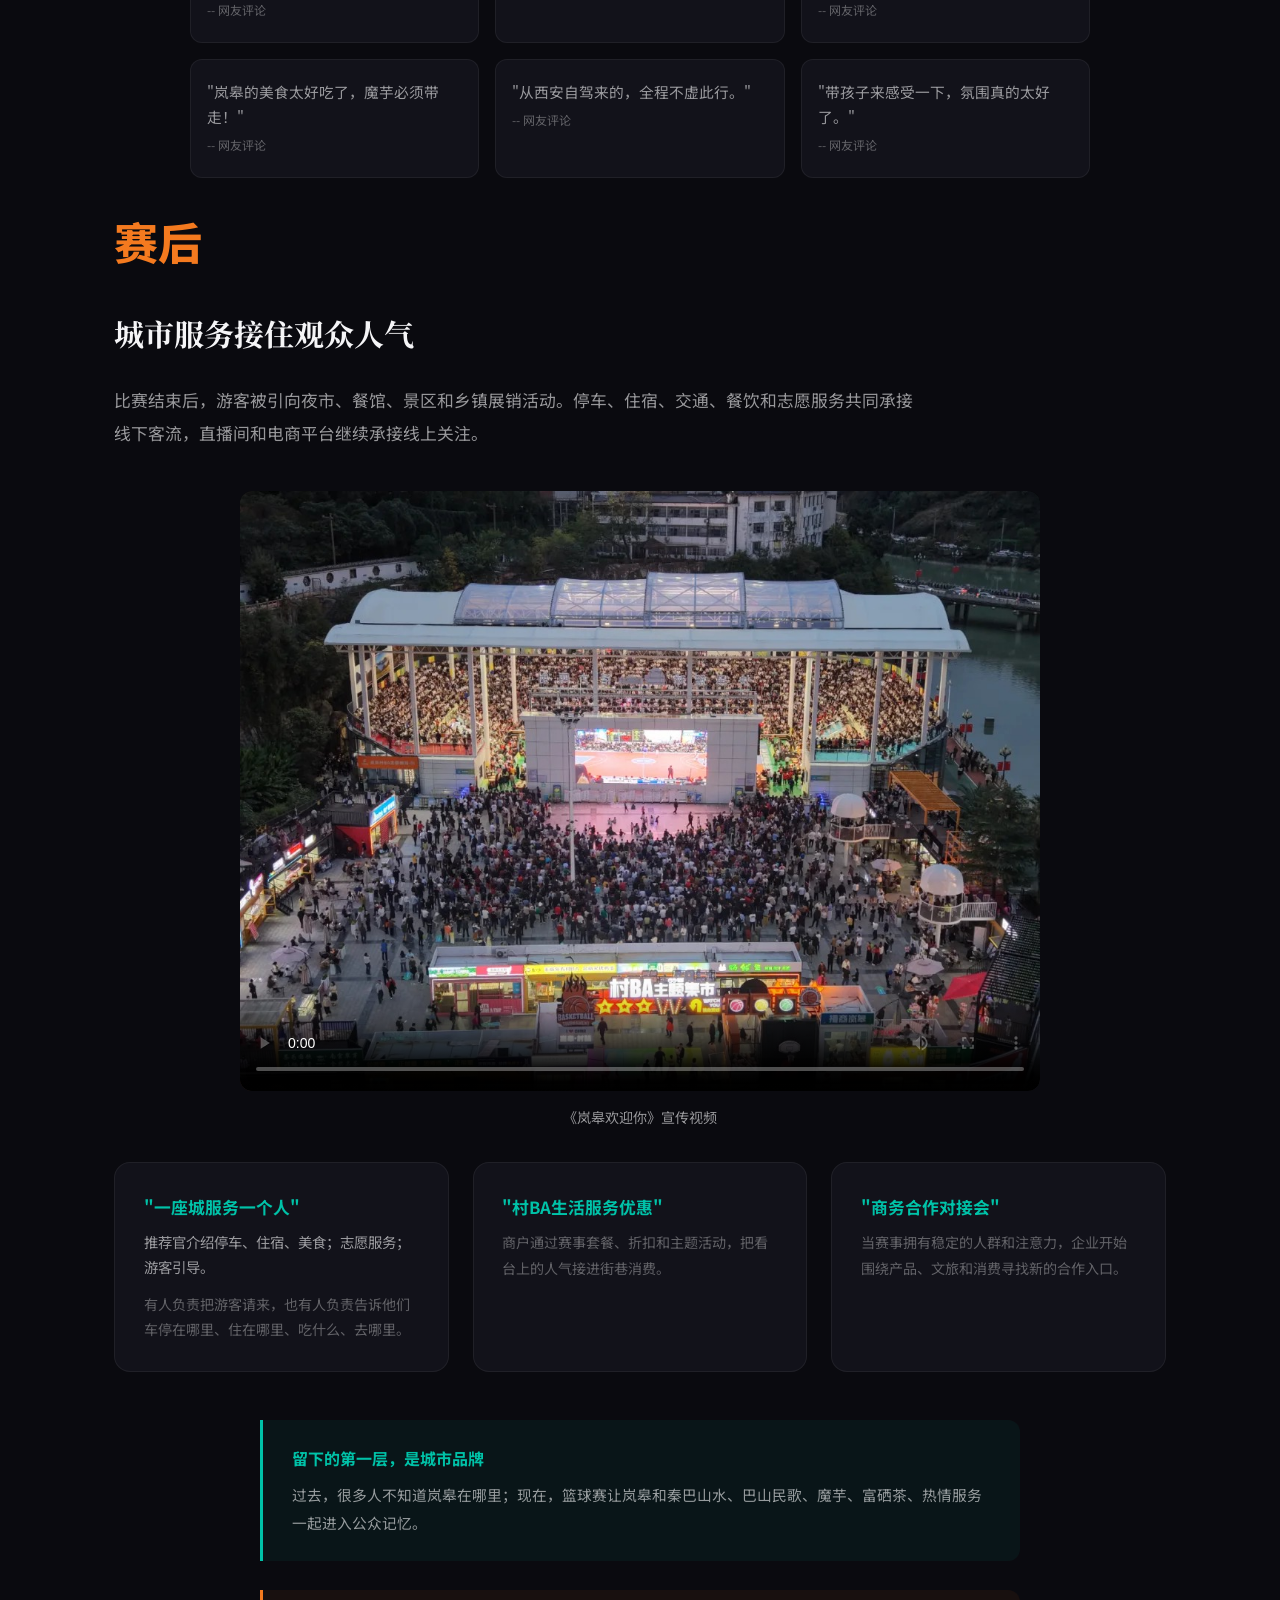
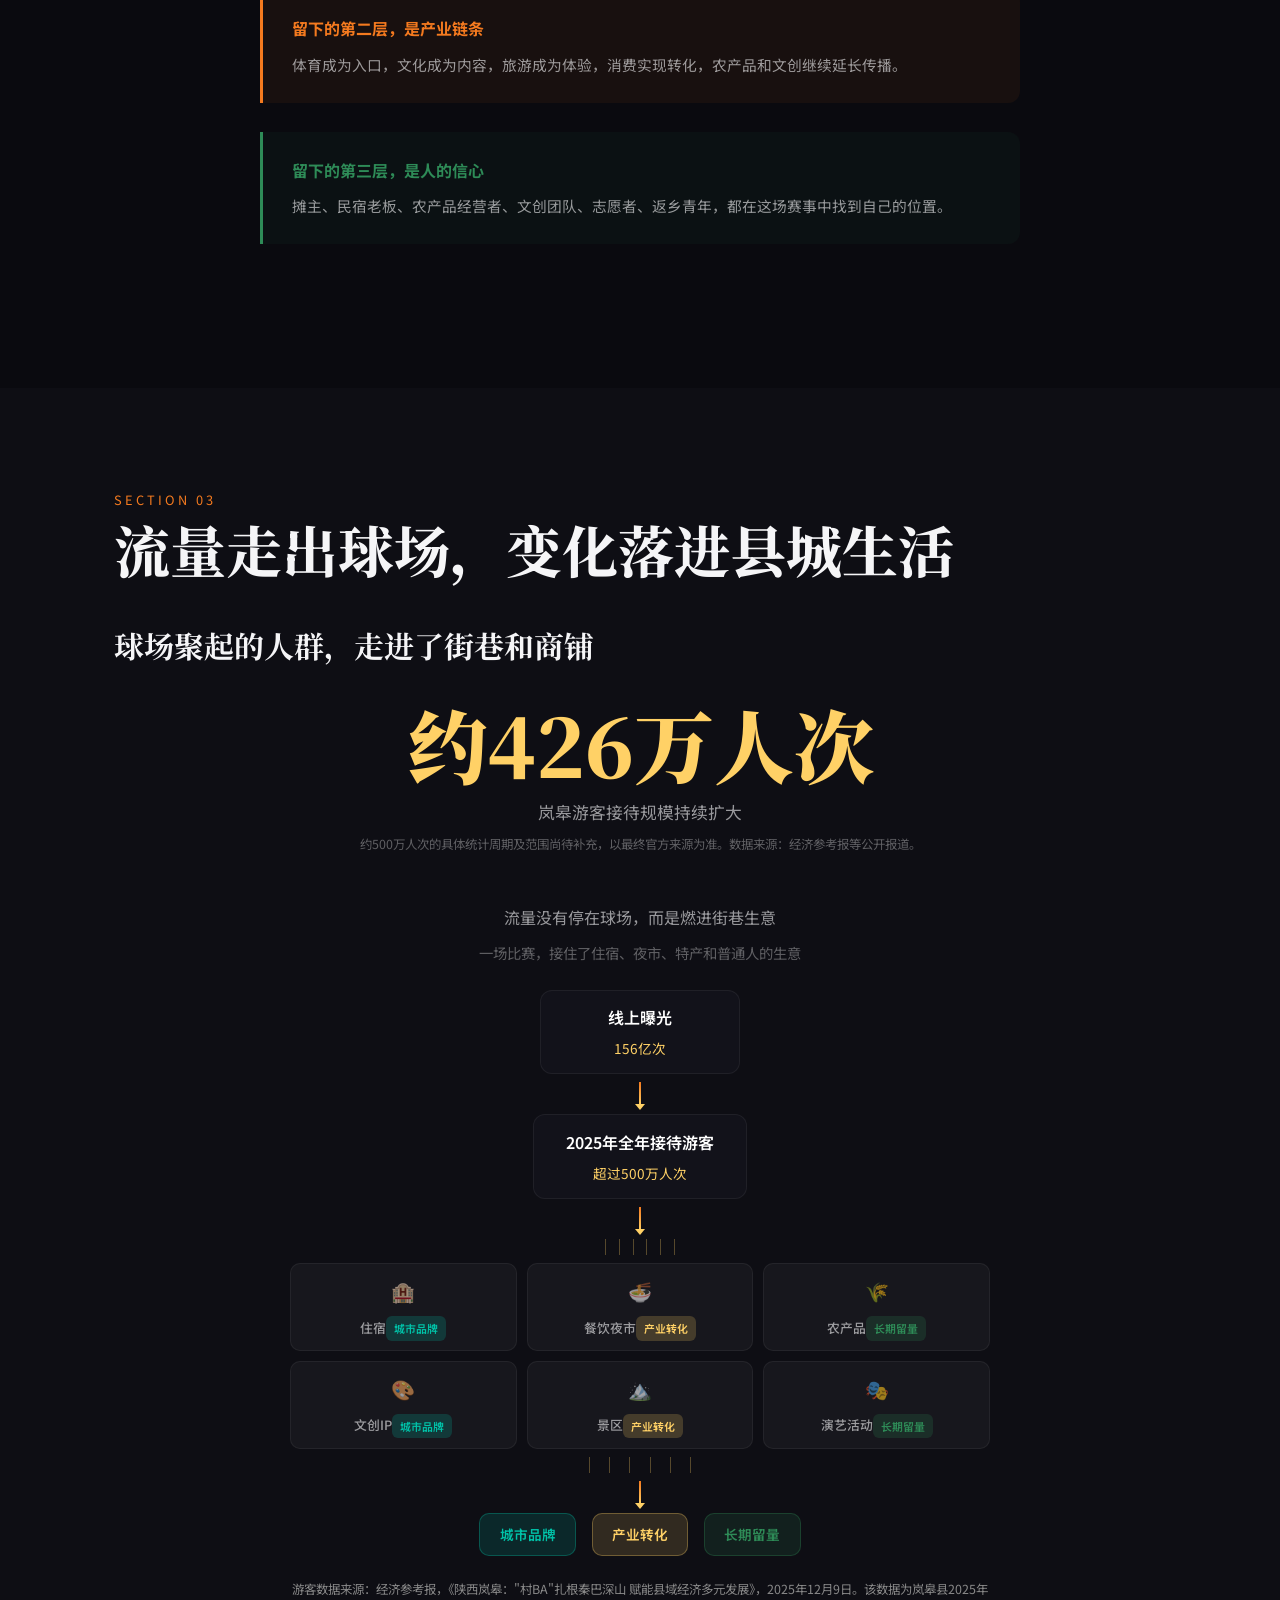
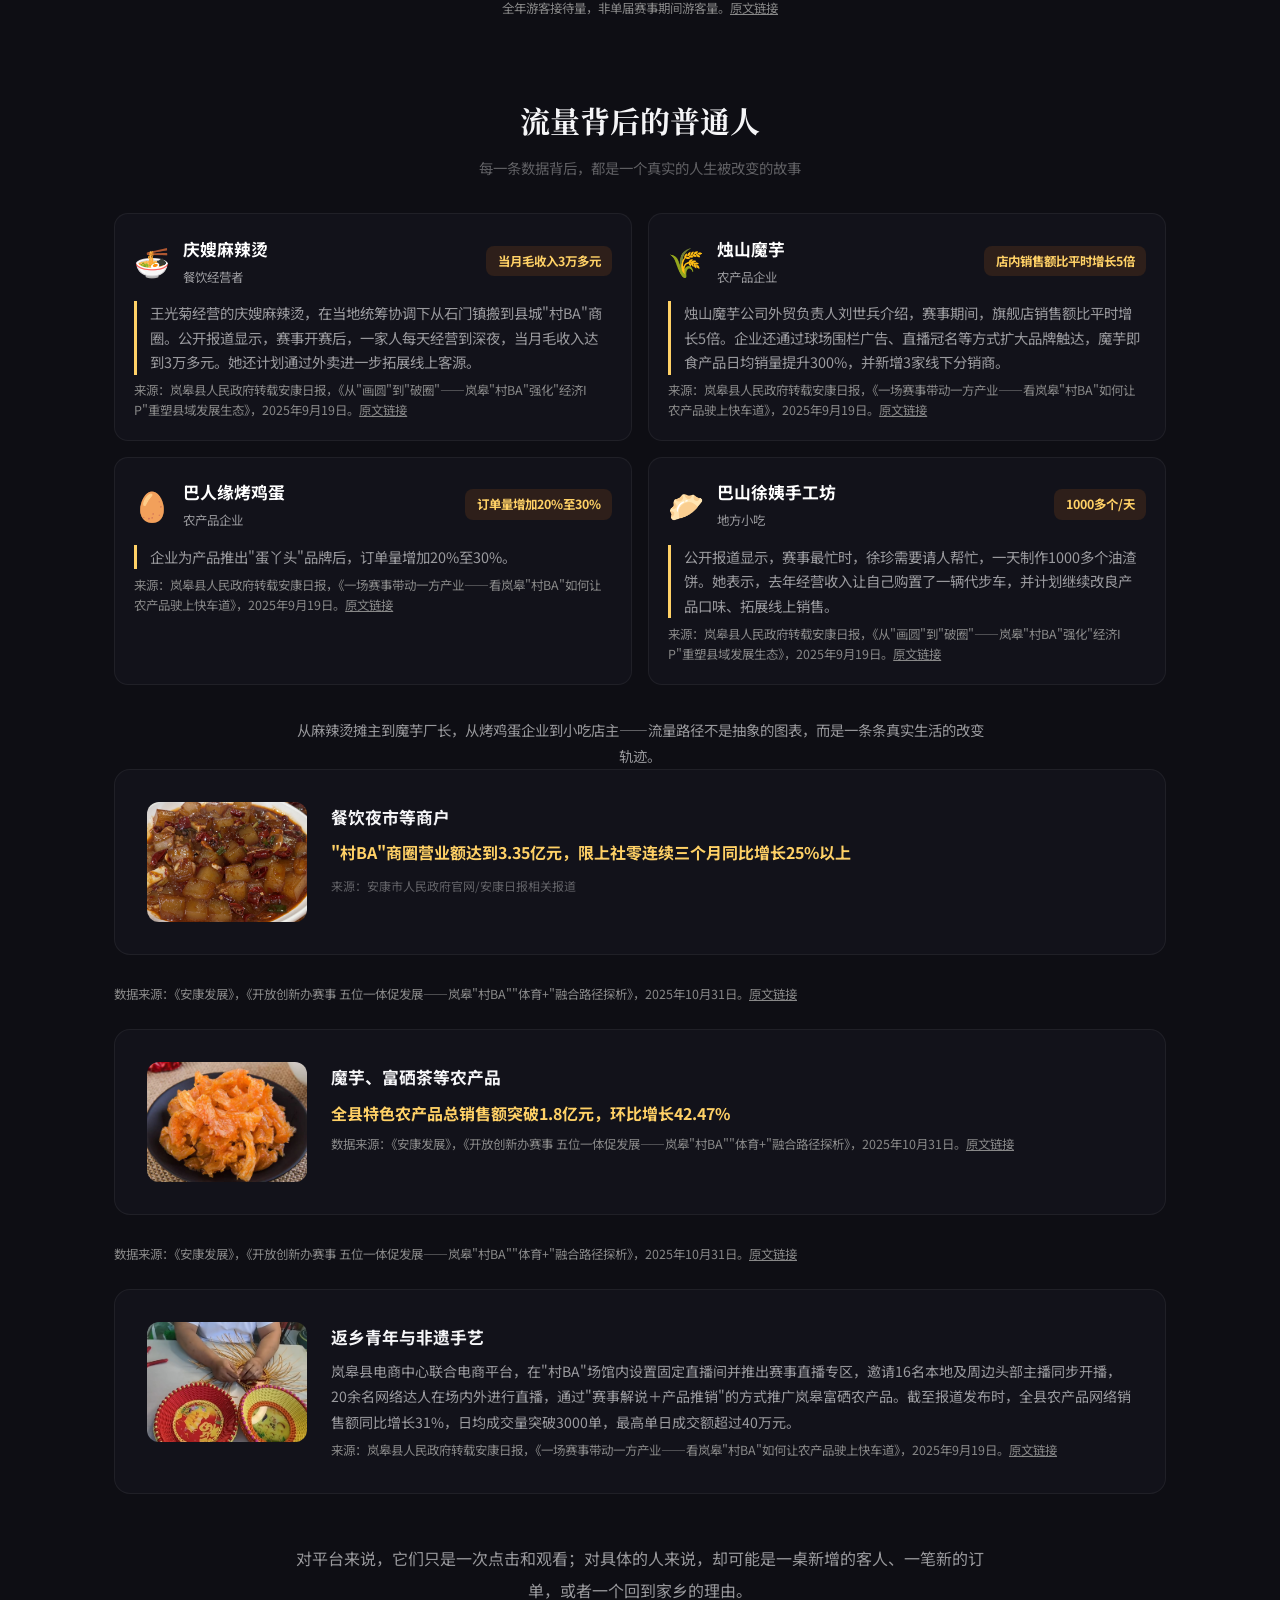
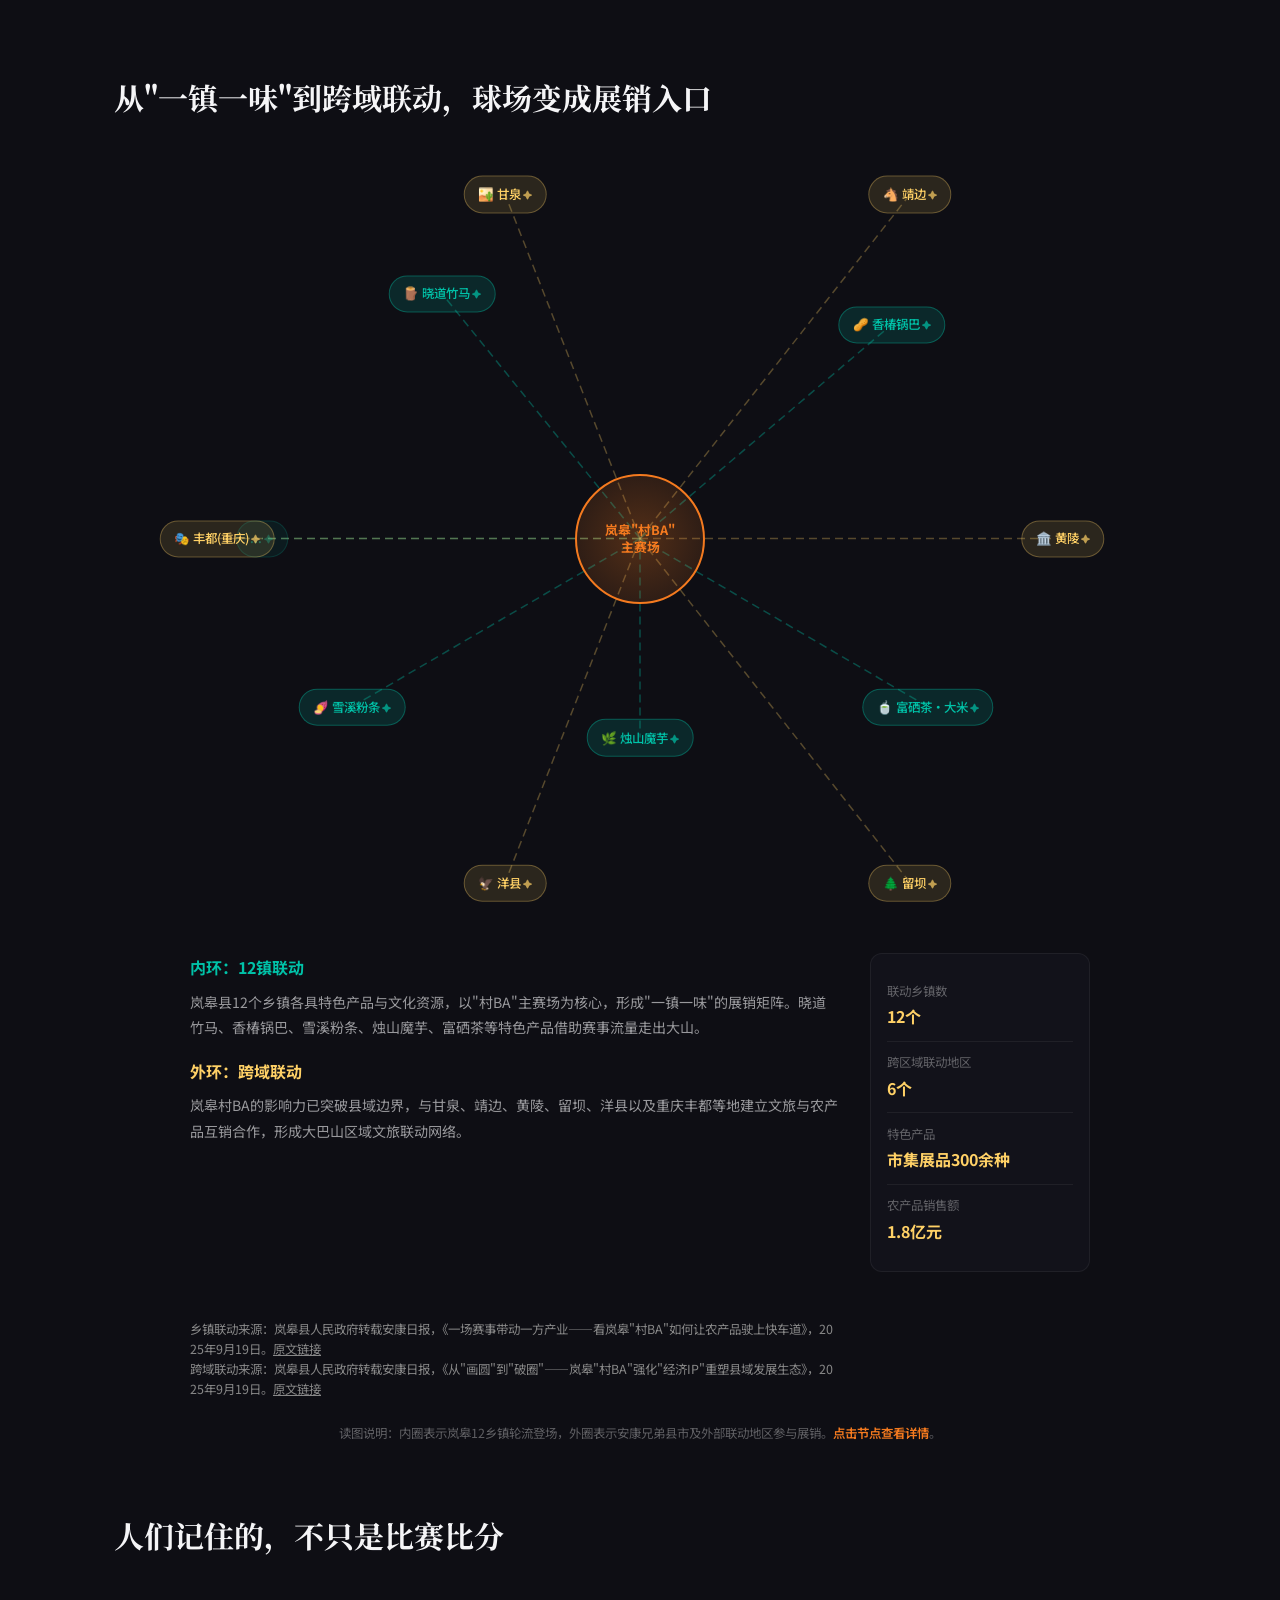
==== commit 983195a6: "data: 全部数据来源修正+案例重写+IP合并+删除清单+页尾参考列表" ====
--- a/docs/index.html
+++ b/docs/index.html
@@ -251,7 +251,7 @@
         <div class="hero-text">
             <p>夜幕降临，球场灯光照亮秦巴山区的夏夜。终场哨声已经吹响，看台上的欢呼却迟迟没有散去。球迷涌向夜市，烧烤摊升起烟火，魔芋凉皮、神仙豆腐、富硒茶摊位前排起长队；巴山民歌再次响起，游客举着手机记录眼前的热闹，孩子抱着篮球在人群里穿梭。</p>
             <p>如果不是亲眼来到这里，很难相信，这样的热闹发生在一座总人口约16.5万人的秦巴山区县城。</p>
-            <p class="src-note">数据来源：岚皋县人民政府，《硒旺岚皋·商机无限》，2024年11月22日。</p>
+            <p class="src-note">数据来源：岚皋县人民政府，《硒旺岚皋·商机无限》，2024年11月22日。<a href="https://www.langao.gov.cn/Content-2771977.html" target="_blank">原文链接</a></p>
             <p>人们从不同方向赶来。有人带着孩子，有人结伴自驾，有人从外省专程抵达。他们在这个夏夜共同做了一件事：走进一座球场，为一场属于普通人的比赛欢呼。</p>
         </div>
         <div class="hero-emphasis">答案，就藏在陕西岚皋"村BA"的故事里。</div>
@@ -342,6 +342,7 @@
                 </div>
                 <div class="year-judgment">赛事起步，比赛、直播、演艺和展销第一次被放进同一个场景。</div>
             </div>
+            <p class="src-note">数据来源：文化艺术网，《安康高新区代表队斩获陕西村BA陕南赛区冠军》，2023年9月18日。<a href="https://www.whysw.org/m/view.php?aid=89808" target="_blank">原文链接</a></p>
             <div class="year-card reveal">
                 <img src="assets/photos/audience-seats.jpg" alt="2024年赛事" style="width:100%; height:140px; object-fit:cover; border-radius:12px 12px 0 0; margin:-1.5rem -1.5rem 1.5rem;">
                 <div class="year-num">2024</div>
@@ -352,6 +353,7 @@
                 </div>
                 <div class="year-judgment">赛事规模扩大，巡游、演出和城市活动开始延长观众停留时间。</div>
             </div>
+            <p class="src-note">数据来源：新华网转经济参考报，《拉满"情绪价值" 赋能县域经济——从陕西岚皋"村BA"出圈看发展新路径》，2025年10月22日。<a href="https://www.news.cn/fortune/20251022/1cbb44ae4dfb45199bfd12c9c3b5c220/c.html" target="_blank">原文链接</a></p>
             <div class="year-card reveal">
                 <img src="assets/photos/live-3.jpg" alt="2025年赛事" style="width:100%; height:140px; object-fit:cover; border-radius:12px 12px 0 0; margin:-1.5rem -1.5rem 1.5rem;">
                 <div class="year-num">2025</div>
@@ -362,6 +364,7 @@
                 </div>
                 <div class="year-judgment">比赛、文化、传播、服务和商贸活动被连接成更完整的赛事链条。</div>
             </div>
+            <p class="src-note">144支球队/350余场比赛数据来源：经济参考报，《陕西岚皋："村BA"扎根秦巴深山 赋能县域经济多元发展》，2025年12月9日。<a href="https://jjckb.xinhuanet.com/20251209/17b31e476a9243edb9c9c049fd0c57a9/c.html" target="_blank">原文链接</a><br>156亿次曝光量数据来源：《安康发展》，《开放创新办赛事 五位一体促发展——岚皋"村BA""体育+"融合路径探析》，2025年10月31日。<a href="https://www.ankang.gov.cn/Content-2870928.html" target="_blank">原文链接</a></p>
         </div>
 
         <div class="reveal" style="max-width:700px; margin:0 auto 3rem;">
@@ -404,7 +407,7 @@
             <p style="text-align:center; color:var(--surface-text-secondary); font-size:0.9rem; margin-top:1.5rem;">三年核心指标增长趋势示意图</p>
         </div>
 
-        <p class="reveal footnote" style="text-align:center; margin-top:1.5rem;">数据来源：安康融媒、新华网、国家体育总局官网等</p>
+
     </div>
 </section>
 
@@ -439,6 +442,7 @@
                 <div class="stat-label">全县体育活动场地总面积</div>
             </div>
         </div>
+        <p class="src-note reveal" style="text-align:center; max-width:800px; margin:0 auto 2rem;">数据来源：央视网，《"赛事经济"激活流量"密码" 新赛季、新场馆、新业态释放消费新潜力》，2025年7月18日。<a href="https://news.cctv.com/2025/07/18/ARTI5r70rvF97jTv464fuzsS250718.shtml" target="_blank">原文链接</a></p>
 
         <!-- 第二部分：四"借" -->
         <div class="reveal" style="margin-bottom:2rem;">
@@ -596,7 +600,8 @@
             </div>
         </div>
         <div class="reveal" style="max-width:700px; margin:0 auto 3rem; text-align:center;">
-            <p style="font-size:1rem; color:var(--color-primary); font-weight:600; margin-top:0.5rem;">许多人的镜头，共同拼出了岚皋被看见的路径。</p>
+            <p style="font-size:0.95rem; color:var(--color-primary); font-weight:600;">公开平台样本中的主要传播主体构成</p>
+            <p class="src-note" style="text-align:left; max-width:700px; margin:0.5rem auto 0;"><strong>分析方法：</strong>选取抖音、视频号等公开平台"岚皋村BA"相关话题下的内容样本，按照内容的主要发布主体，编码为自媒体/KOL、官方媒体、普通用户、参赛球员和商家/品牌五类，并计算各类型在有效样本中的占比。本组数据为公开平台样本的分类估算结果，不代表相关平台全量内容分布。<br>样本采集时间：【待填写】<br>有效样本量：N＝【待填写】<br>采集平台：抖音、视频号<br>分类规则：每条内容按照主要发布主体归入一类<br>编码方式：【待填写】</p>
         </div>
 
         <!-- 弹幕词云 — VOICES 引用卡设计 -->
@@ -794,8 +799,8 @@
             </div>
             <div class="sankey-arrow"></div>
             <div class="sankey-node">
-                <div class="node-label">游客到访</div>
-                <div class="node-value">500万人次</div>
+                <div class="node-label">2025年全年接待游客</div>
+                <div class="node-value">超过500万人次</div>
             </div>
             <div class="sankey-arrow"></div>
             <div class="sankey-fanout"><div class="fanout-line"></div><div class="fanout-line"></div><div class="fanout-line"></div><div class="fanout-line"></div><div class="fanout-line"></div><div class="fanout-line"></div></div>
@@ -815,6 +820,7 @@
                 <div class="sankey-outcome outcome-retention">长期留量</div>
             </div>
         </div>
+        <p class="src-note reveal" style="text-align:center; max-width:700px; margin:0 auto 1.5rem;">游客数据来源：经济参考报，《陕西岚皋："村BA"扎根秦巴深山 赋能县域经济多元发展》，2025年12月9日。该数据为岚皋县2025年全年游客接待量，非单届赛事期间游客量。<a href="https://jjckb.xinhuanet.com/20251209/17b31e476a9243edb9c9c049fd0c57a9/c.html" target="_blank">原文链接</a></p>
 
         <!-- 漏斗详情面板 -->
         <div class="sankey-detail" id="sankeyDetail">
@@ -831,41 +837,41 @@
                 <div class="character-card">
                     <div class="card-header">
                         <span class="card-icon">🍜</span>
-                        <div><div class="card-name">庆嫂麻辣烫</div><div class="card-type">餐饮</div></div>
-                        <div class="card-stat">3000碗/天</div>
+                        <div><div class="card-name">庆嫂麻辣烫</div><div class="card-type">餐饮经营者</div></div>
+                        <div class="card-stat">当月毛收入3万多元</div>
                     </div>
-                    <div class="card-quote">"以前在镇上，一天卖几十碗就不错了。现在比赛一来，排队能排到街对面。"</div>
-                    <div class="char-detail">王光菊，人称"庆嫂"，从石门镇搬到县城商圈经营麻辣烫摊位。赛事期间，一碗麻辣烫15元，小摊一天能卖出3000碗。月收入3万+，从镇上小摊到县城商圈，庆嫂的故事是岚皋普通人因赛事改变生活的缩影。</div>
+                    <div class="card-quote">王光菊经营的庆嫂麻辣烫，在当地统筹协调下从石门镇搬到县城"村BA"商圈。公开报道显示，赛事开赛后，一家人每天经营到深夜，当月毛收入达到3万多元。她还计划通过外卖进一步拓展线上客源。</div>
+                    <p class="src-note">来源：岚皋县人民政府转载安康日报，《从"画圆"到"破圈"——岚皋"村BA"强化"经济IP"重塑县域发展生态》，2025年9月19日。<a href="https://www.langao.gov.cn/Content-2855883.html" target="_blank">原文链接</a></p>
                 </div>
                 <div class="character-card">
                     <div class="card-header">
                         <span class="card-icon">🌾</span>
-                        <div><div class="card-name">烛山魔芋</div><div class="card-type">农产品</div></div>
-                        <div class="card-stat">5倍销量增长</div>
+                        <div><div class="card-name">烛山魔芋</div><div class="card-type">农产品企业</div></div>
+                        <div class="card-stat">店内销售额比平时增长5倍</div>
                     </div>
-                    <div class="card-quote">"以前我们魔芋主要走线下批发，现在通过村BA，全国都知道岚皋魔芋了。"</div>
-                    <div class="char-detail">刘世兵，烛山魔芋负责人。岚皋魔芋种植面积达16.2万亩，素有"中国魔芋之乡"美誉。村BA期间，魔芋产品销量增长5倍，日均成单突破3000单。烛山魔芋从深山特产变成全国知名品牌。</div>
+                    <div class="card-quote">烛山魔芋公司外贸负责人刘世兵介绍，赛事期间，旗舰店销售额比平时增长5倍。企业还通过球场围栏广告、直播冠名等方式扩大品牌触达，魔芋即食产品日均销量提升300%，并新增3家线下分销商。</div>
+                    <p class="src-note">来源：岚皋县人民政府转载安康日报，《一场赛事带动一方产业——看岚皋"村BA"如何让农产品驶上快车道》，2025年9月19日。<a href="https://www.langao.gov.cn/Content-2855900.html" target="_blank">原文链接</a></p>
                 </div>
                 <div class="character-card">
                     <div class="card-header">
-                        <span class="card-icon">🎨</span>
-                        <div><div class="card-name">手工藤编</div><div class="card-type">非遗传承</div></div>
-                        <div class="card-stat">订单排到3个月后</div>
+                        <span class="card-icon">🥚</span>
+                        <div><div class="card-name">巴人缘烤鸡蛋</div><div class="card-type">农产品企业</div></div>
+                        <div class="card-stat">订单量增加20%至30%</div>
                     </div>
-                    <div class="card-quote">"游客一边拍视频一边下单，藤编从柜台上的摆件变成了'爆款'。订单排到三个月后。"</div>
-                    <div class="char-detail">任师傅，手工藤编手艺人。藤编是岚皋省级非遗项目，编制的篮子、收纳盒等工艺品成为赛事热门伴手礼。30元起/件，游客一边拍视频一边下单，订单排到三个月后。非遗手艺借赛事流量找到了新的生命力。</div>
+                    <div class="card-quote">企业为产品推出"蛋丫头"品牌后，订单量增加20%至30%。</div>
+                    <p class="src-note">来源：岚皋县人民政府转载安康日报，《一场赛事带动一方产业——看岚皋"村BA"如何让农产品驶上快车道》，2025年9月19日。<a href="https://www.langao.gov.cn/Content-2855900.html" target="_blank">原文链接</a></p>
                 </div>
                 <div class="character-card">
                     <div class="card-header">
                         <span class="card-icon">🥟</span>
                         <div><div class="card-name">巴山徐姨手工坊</div><div class="card-type">地方小吃</div></div>
-                        <div class="card-stat">1000+个/天</div>
+                        <div class="card-stat">1000多个/天</div>
                     </div>
-                    <div class="card-quote">"去年挣了一辆代步车，今年目标是一楼门面房。"</div>
-                    <div class="char-detail">徐珍，巴山徐姨手工坊主理人。油炸饼5元一个，赛事期间一天能卖千余个。去年挣了一辆代步车，今年目标是一楼门面房。从路边小摊到月入过万，徐姨的故事印证了赛事经济对个体经营的拉动。</div>
-                </div>
-            </div>
-            <p class="stories-summary">从麻辣烫摊主到魔芋厂长，从手工匠人到小吃店主——流量路径不是抽象的图表，而是一条条真实生活的改变轨迹。当游客的脚步行走在岚皋的街巷中，每一笔消费都变成了普通人生活的温度。</p>
+                    <div class="card-quote">公开报道显示，赛事最忙时，徐珍需要请人帮忙，一天制作1000多个油渣饼。她表示，去年经营收入让自己购置了一辆代步车，并计划继续改良产品口味、拓展线上销售。</div>
+                    <p class="src-note">来源：岚皋县人民政府转载安康日报，《从"画圆"到"破圈"——岚皋"村BA"强化"经济IP"重塑县域发展生态》，2025年9月19日。<a href="https://www.langao.gov.cn/Content-2855883.html" target="_blank">原文链接</a></p>
+                </div>
+            </div>
+            <p class="stories-summary">从麻辣烫摊主到魔芋厂长，从烤鸡蛋企业到小吃店主——流量路径不是抽象的图表，而是一条条真实生活的改变轨迹。</p>
         </div>
 
         <!-- 三个经济案例 -->
@@ -874,23 +880,26 @@
                 <img src="assets/photos/langao-night-market.jpg" alt="岚皋夜市">
                 <div class="econ-body">
                     <h4>餐饮夜市等商户</h4>
-                    <div class="econ-data">"村BA"商圈营业额达到3.35亿元，限上社零连续三月同比增长超25%</div>
+                    <div class="econ-data">"村BA"商圈营业额达到3.35亿元，限上社零连续三个月同比增长25%以上</div>
                     <div class="econ-source">来源：安康市人民政府官网/安康日报相关报道</div>
                 </div>
             </div>
+            <p class="src-note">数据来源：《安康发展》，《开放创新办赛事 五位一体促发展——岚皋"村BA""体育+"融合路径探析》，2025年10月31日。<a href="https://www.ankang.gov.cn/Content-2870928.html" target="_blank">原文链接</a></p>
             <div class="econ-card reveal">
                 <img src="assets/photos/langao-moyu.jpg" alt="岚皋魔芋">
                 <div class="econ-body">
                     <h4>魔芋、富硒茶等农产品</h4>
-                    <div class="econ-data">农产品销售额约1.8亿元，环比增长42.47%</div>
-                    <div class="econ-source">来源：中国发展网相关报道</div>
-                </div>
-            </div>
+                    <div class="econ-data">全县特色农产品总销售额突破1.8亿元，环比增长42.47%</div>
+                    <p class="src-note">数据来源：《安康发展》，《开放创新办赛事 五位一体促发展——岚皋"村BA""体育+"融合路径探析》，2025年10月31日。<a href="https://www.ankang.gov.cn/Content-2870928.html" target="_blank">原文链接</a></p>
+                </div>
+            </div>
+            <p class="src-note">数据来源：《安康发展》，《开放创新办赛事 五位一体促发展——岚皋"村BA""体育+"融合路径探析》，2025年10月31日。<a href="https://www.ankang.gov.cn/Content-2870928.html" target="_blank">原文链接</a></p>
             <div class="econ-card reveal">
                 <img src="assets/photos/handmade-rattan.jpg" alt="手工编藤">
                 <div class="econ-body">
                     <h4>返乡青年与非遗手艺</h4>
-                    <div class="econ-data">岚皋县电商中心在场馆内搭建固定直播间并开设专区宣传藤编工艺，售卖手工编造等</div>
+                    <p style="font-size:0.88rem; color:var(--surface-text-secondary); line-height:1.8;">岚皋县电商中心联合电商平台，在"村BA"场馆内设置固定直播间并推出赛事直播专区，邀请16名本地及周边头部主播同步开播，20余名网络达人在场内外进行直播，通过"赛事解说＋产品推销"的方式推广岚皋富硒农产品。截至报道发布时，全县农产品网络销售额同比增长31%，日均成交量突破3000单，最高单日成交额超过40万元。</p>
+                    <p class="src-note">来源：岚皋县人民政府转载安康日报，《一场赛事带动一方产业——看岚皋"村BA"如何让农产品驶上快车道》，2025年9月19日。<a href="https://www.langao.gov.cn/Content-2855900.html" target="_blank">原文链接</a></p>
                 </div>
             </div>
         </div>
@@ -933,10 +942,11 @@
             </div>
             <div style="background:var(--surface-card); border:1px solid var(--surface-border); border-radius:12px; padding:1rem;">
                 <div style="padding:0.6rem 0; border-bottom:1px solid var(--surface-border);"><div style="font-size:0.78rem; color:var(--surface-text-muted);">联动乡镇数</div><div style="font-size:1rem; font-weight:700; color:var(--color-secondary);">12个</div></div>
-                <div style="padding:0.6rem 0; border-bottom:1px solid var(--surface-border);"><div style="font-size:0.78rem; color:var(--surface-text-muted);">跨域合作县</div><div style="font-size:1rem; font-weight:700; color:var(--color-secondary);">6个</div></div>
-                <div style="padding:0.6rem 0; border-bottom:1px solid var(--surface-border);"><div style="font-size:0.78rem; color:var(--surface-text-muted);">特色产品</div><div style="font-size:1rem; font-weight:700; color:var(--color-secondary);">50余种</div></div>
+                <div style="padding:0.6rem 0; border-bottom:1px solid var(--surface-border);"><div style="font-size:0.78rem; color:var(--surface-text-muted);">跨区域联动地区</div><div style="font-size:1rem; font-weight:700; color:var(--color-secondary);">6个</div></div>
+                <div style="padding:0.6rem 0; border-bottom:1px solid var(--surface-border);"><div style="font-size:0.78rem; color:var(--surface-text-muted);">特色产品</div><div style="font-size:1rem; font-weight:700; color:var(--color-secondary);">市集展品300余种</div></div>
                 <div style="padding:0.6rem 0;"><div style="font-size:0.78rem; color:var(--surface-text-muted);">农产品销售额</div><div style="font-size:1rem; font-weight:700; color:var(--color-secondary);">1.8亿元</div></div>
             </div>
+            <p class="src-note" style="margin-top:1rem;">乡镇联动来源：岚皋县人民政府转载安康日报，《一场赛事带动一方产业——看岚皋"村BA"如何让农产品驶上快车道》，2025年9月19日。<a href="https://www.langao.gov.cn/Content-2855900.html" target="_blank">原文链接</a><br>跨域联动来源：岚皋县人民政府转载安康日报，《从"画圆"到"破圈"——岚皋"村BA"强化"经济IP"重塑县域发展生态》，2025年9月19日。<a href="https://www.langao.gov.cn/Content-2855883.html" target="_blank">原文链接</a></p>
         </div>
 
         <div class="reveal footnote" style="text-align:center; margin-top:1.5rem; max-width:700px; margin-left:auto; margin-right:auto;">
@@ -953,56 +963,25 @@
 
         <!-- 评论引用 -->
         <div class="reveal footnote" style="max-width:700px; margin:0 auto 3rem; text-align:center;">
-            评论选取自抖音、视频号等公开平台"岚皋村BA"相关话题下的公开评论。
+            评论选取自抖音、视频号等公开平台"岚皋村BA"相关话题下的公开评论。<br><strong>分析方法：</strong>选取抖音、视频号等公开平台"岚皋村BA"相关话题下的公开评论样本，完成去重、分词，并剔除"的""了"等停用词后进行词频统计，提取高频特征词。本组数据为公开平台抽样分析结果，不代表相关平台全量评论。<br>评论采集时间：【待填写】<br>有效评论数量：N＝【待填写】<br>采集平台：抖音、视频号<br>去重规则：【待填写】<br>分词工具或处理方式：【待填写】<br>停用词表：【待填写】
         </div>
 
         <!-- IP内容 -->
         <div class="reveal" style="margin-bottom:1.5rem;">
             <h3 class="sub-title">赛事记忆被转化为可以识别、可以带走的符号</h3>
         </div>
-        <div class="reveal" style="text-align:center; margin-bottom:1.5rem;">
-            <p style="font-size:0.95rem; color:var(--surface-text-secondary); line-height:2; max-width:700px; margin:0 auto 1.5rem;">从一句方言、一首主题曲，到赛事形象和文创产品，岚皋正在把短暂的关注转化为可以识别、可以带走的城市记忆。</p>
-            <div style="display:grid; grid-template-columns:repeat(4,1fr); gap:1rem; max-width:900px; margin:0 auto;">
-                <div class="mascot-card" onclick="this.querySelector('.mascot-detail').classList.toggle('open')">
-                    <img src="assets/photos/ip-lanxiaoyu.jpg" alt="岚小芋">
-                    <div class="mascot-info">
-                        <div class="mascot-name">岚小芋</div>
-                        <div class="mascot-tag">魔芋形象IP</div>
-                        <div class="mascot-stat">16.2万亩</div>
-                        <span class="mascot-click-hint">点击查看详情</span>
-                    </div>
-                    <div class="mascot-detail">岚小芋以岚皋魔芋为原型设计，象征岚皋最大的农业产业。岚皋魔芋种植面积达16.2万亩，是当地最具代表性的富硒农产品之一。</div>
-                </div>
-                <div class="mascot-card" onclick="this.querySelector('.mascot-detail').classList.toggle('open')">
-                    <img src="assets/photos/ip-lanbao.jpg" alt="岚宝">
-                    <div class="mascot-info">
-                        <div class="mascot-name">岚宝</div>
-                        <div class="mascot-tag">毛冠鹿 / 城市IP</div>
-                        <div class="mascot-stat">城市代言</div>
-                        <span class="mascot-click-hint">点击查看详情</span>
-                    </div>
-                    <div class="mascot-detail">岚宝以岚皋国家二级保护动物毛冠鹿为原型，是岚皋城市形象的核心代言人，代表着岚皋的生态禀赋与绿色发展理念。</div>
-                </div>
-                <div class="mascot-card" onclick="this.querySelector('.mascot-detail').classList.toggle('open')">
-                    <img src="assets/photos/ip-lanxiaoxi.jpg" alt="岚小硒">
-                    <div class="mascot-info">
-                        <div class="mascot-name">岚小硒</div>
-                        <div class="mascot-tag">富硒产品IP</div>
-                        <div class="mascot-stat">10万亩+</div>
-                        <span class="mascot-click-hint">点击查看详情</span>
-                    </div>
-                    <div class="mascot-detail">岚小硒代表岚皋富硒茶、富硒大米等富硒系列产品。依托富硒土壤优势，种植面积超10万亩，是岚皋健康农业的标志性IP。</div>
-                </div>
-                <div class="mascot-card" onclick="this.querySelector('.mascot-detail').classList.toggle('open')">
-                    <img src="assets/photos/ip-lanxiaoxun.jpg" alt="岚小鲟">
-                    <div class="mascot-info">
-                        <div class="mascot-name">岚小鲟</div>
-                        <div class="mascot-tag">大鲵 / 生态IP</div>
-                        <div class="mascot-stat">生态名片</div>
-                        <span class="mascot-click-hint">点击查看详情</span>
-                    </div>
-                    <div class="mascot-detail">岚小鲟以岚皋大鲵（娃娃鱼）为原型，代表岚皋优质的水生态环境。大鲵是岚皋重要的生态资源和特色养殖品种。</div>
-                </div>
+        <div class="reveal" style="margin-bottom:1.5rem;">
+            <p style="font-size:0.95rem; color:var(--surface-text-secondary); line-height:2; max-width:700px; margin:0 auto 1rem;">从一句方言、一首主题曲，到赛事形象和文创产品，岚皋正在把短暂的关注转化为可以识别、可以带走的城市记忆。</p>
+            <div style="max-width:800px; margin:0 auto; background:var(--surface-card); border:1px solid var(--surface-border); border-radius:16px; padding:2rem; text-align:left;">
+                <h4 style="color:var(--color-secondary); font-size:1.05rem; margin-bottom:0.8rem;">赛事文化符号</h4>
+                <p style="font-size:0.92rem; color:var(--surface-text-secondary); line-height:1.9; margin-bottom:1rem;">岚皋将青麂、富硒魔芋、鲟鱼等地方生态和产业元素转化为赛事吉祥物与文创形象，并开发文创产品50余种，让地方资源成为可以识别和带走的赛事记忆。</p>
+                <div style="display:grid; grid-template-columns:repeat(2,1fr); gap:0.8rem; margin-bottom:1rem;">
+                    <div style="padding:0.6rem 1rem; background:rgba(244,122,31,0.06); border-radius:10px; border-left:3px solid var(--color-primary);"><div style="font-size:0.78rem; color:var(--surface-text-muted);">魔芋种植面积</div><div style="font-size:1rem; font-weight:700; color:var(--color-secondary);">16.2万亩</div></div>
+                    <div style="padding:0.6rem 1rem; background:rgba(0,194,168,0.06); border-radius:10px; border-left:3px solid var(--color-accent);"><div style="font-size:0.78rem; color:var(--surface-text-muted);">茶叶种植面积</div><div style="font-size:1rem; font-weight:700; color:var(--color-accent);">10.83万亩</div></div>
+                    <div style="padding:0.6rem 1rem; background:rgba(46,139,87,0.06); border-radius:10px; border-left:3px solid #2E8B57;"><div style="font-size:0.78rem; color:var(--surface-text-muted);">猕猴桃种植面积</div><div style="font-size:1rem; font-weight:700; color:#2E8B57;">2.35万亩</div></div>
+                    <div style="padding:0.6rem 1rem; background:rgba(255,209,102,0.06); border-radius:10px; border-left:3px solid var(--color-secondary);"><div style="font-size:0.78rem; color:var(--surface-text-muted);">富硒鲟鱼养殖</div><div style="font-size:1rem; font-weight:700; color:var(--color-secondary);">16个基地·8.23万㎡</div></div>
+                </div>
+                <p class="src-note">数据来源：《安康发展》，《开放创新办赛事 五位一体促发展——岚皋"村BA""体育+"融合路径探析》，2025年10月31日。<a href="https://www.ankang.gov.cn/Content-2870928.html" target="_blank">原文链接</a></p>
             </div>
         </div>
     </div>
@@ -1026,9 +1005,19 @@
             <div class="orbit-item orbit-right-1" id="orbitRight1">篮球只是那根火柴。<br><br>真正被点亮的，<br>是一座秦巴小城<br>被看见、被记住，<br>也被重新选择的可能。</div>
             <div class="orbit-item orbit-final" id="orbitFinal"></div>
         </div>
-        <div class="ending-source" id="endingSource">
-            <p>数据来源：国家体育总局官网、经济参考报、中国日报、新华网、岚皋县人民政府官网等</p>
-            <p>本作品为全国大学生数据新闻比赛参赛作品，所有数据均来自公开报道。</p>
+        <div class="reveal" style="max-width:900px; margin:0 auto; padding:3rem 0; border-top:1px solid var(--surface-border);">
+            <h4 style="font-size:0.95rem; color:var(--surface-text-secondary); margin-bottom:1rem;">主要参考资料</h4>
+            <ol style="font-size:0.8rem; color:var(--surface-text-muted); line-height:2.2; padding-left:1.5rem;">
+                <li>《硒旺岚皋·商机无限》——岚皋县人民政府</li>
+                <li>《安康高新区代表队斩获陕西村BA陕南赛区冠军》——文化艺术网</li>
+                <li>《拉满"情绪价值" 赋能县域经济——从陕西岚皋"村BA"出圈看发展新路径》——新华网转经济参考报</li>
+                <li>《陕西岚皋："村BA"扎根秦巴深山 赋能县域经济多元发展》——经济参考报</li>
+                <li>《开放创新办赛事 五位一体促发展——岚皋"村BA""体育+"融合路径探析》——《安康发展》</li>
+                <li>《"赛事经济"激活流量"密码" 新赛季、新场馆、新业态释放消费新潜力》——央视网</li>
+                <li>《从"画圆"到"破圈"——岚皋"村BA"强化"经济IP"重塑县域发展生态》——岚皋县人民政府转载安康日报</li>
+                <li>《一场赛事带动一方产业——看岚皋"村BA"如何让农产品驶上快车道》——岚皋县人民政府转载安康日报</li>
+                <li>自然资源部标准地图服务系统</li>
+            </ol>
         </div>
     </div>
 </section>
@@ -1102,10 +1091,10 @@
 
     // ============ 5. SANKEY DETAIL ============
     const sankeyData = {
-        hotel: { title: '住宿', text: '县内宾馆酒店入住率由30%上升到90%，另有报道提到大型酒店入住率达98%。受限于县城住宿容量，实际过夜游客约75万人次——按约2500张床位x3个月赛期x98%入住率估算。' },
-        food: { title: '餐饮夜市', text: '"村BA"商圈营业额约3.35亿元。庆嫂麻辣烫15元一碗，一天卖出3000碗，月入3万+。' },
-        agri: { title: '农产品', text: '销售额约1.8亿元，环比增长42.47%。烛山魔芋销量翻5倍，日均成单突破3000单。' },
-        creative: { title: '文创IP', text: '50余种文创产品，文创销售额突破20万元。岚小芋、岚宝、岚小硒、岚小鲟四大吉祥物。' },
+        hotel: { title: '住宿', text: '县内宾馆酒店入住率显著上升。受限于县城住宿容量，赛事期间住宿需求旺盛。' },
+        food: { title: '餐饮夜市', text: '"村BA"商圈营业额达到3.35亿元。庆嫂麻辣烫当月毛收入达3万多元。' },
+        agri: { title: '农产品', text: '全县特色农产品总销售额突破1.8亿元，环比增长42.47%。' },
+        creative: { title: '文创IP', text: '开发文创产品50余种，涵盖吉祥物、纪念品、生活用品等多个品类。' },
         scenic: { title: '景区', text: '南宫山、巴山大草原、千层河、神河源等景区游客量显著增加。' },
         show: { title: '演艺活动', text: '600余场演艺活动，巴山民歌、大道锣鼓、唐艺等演艺嘉宾助阵。' }
     };
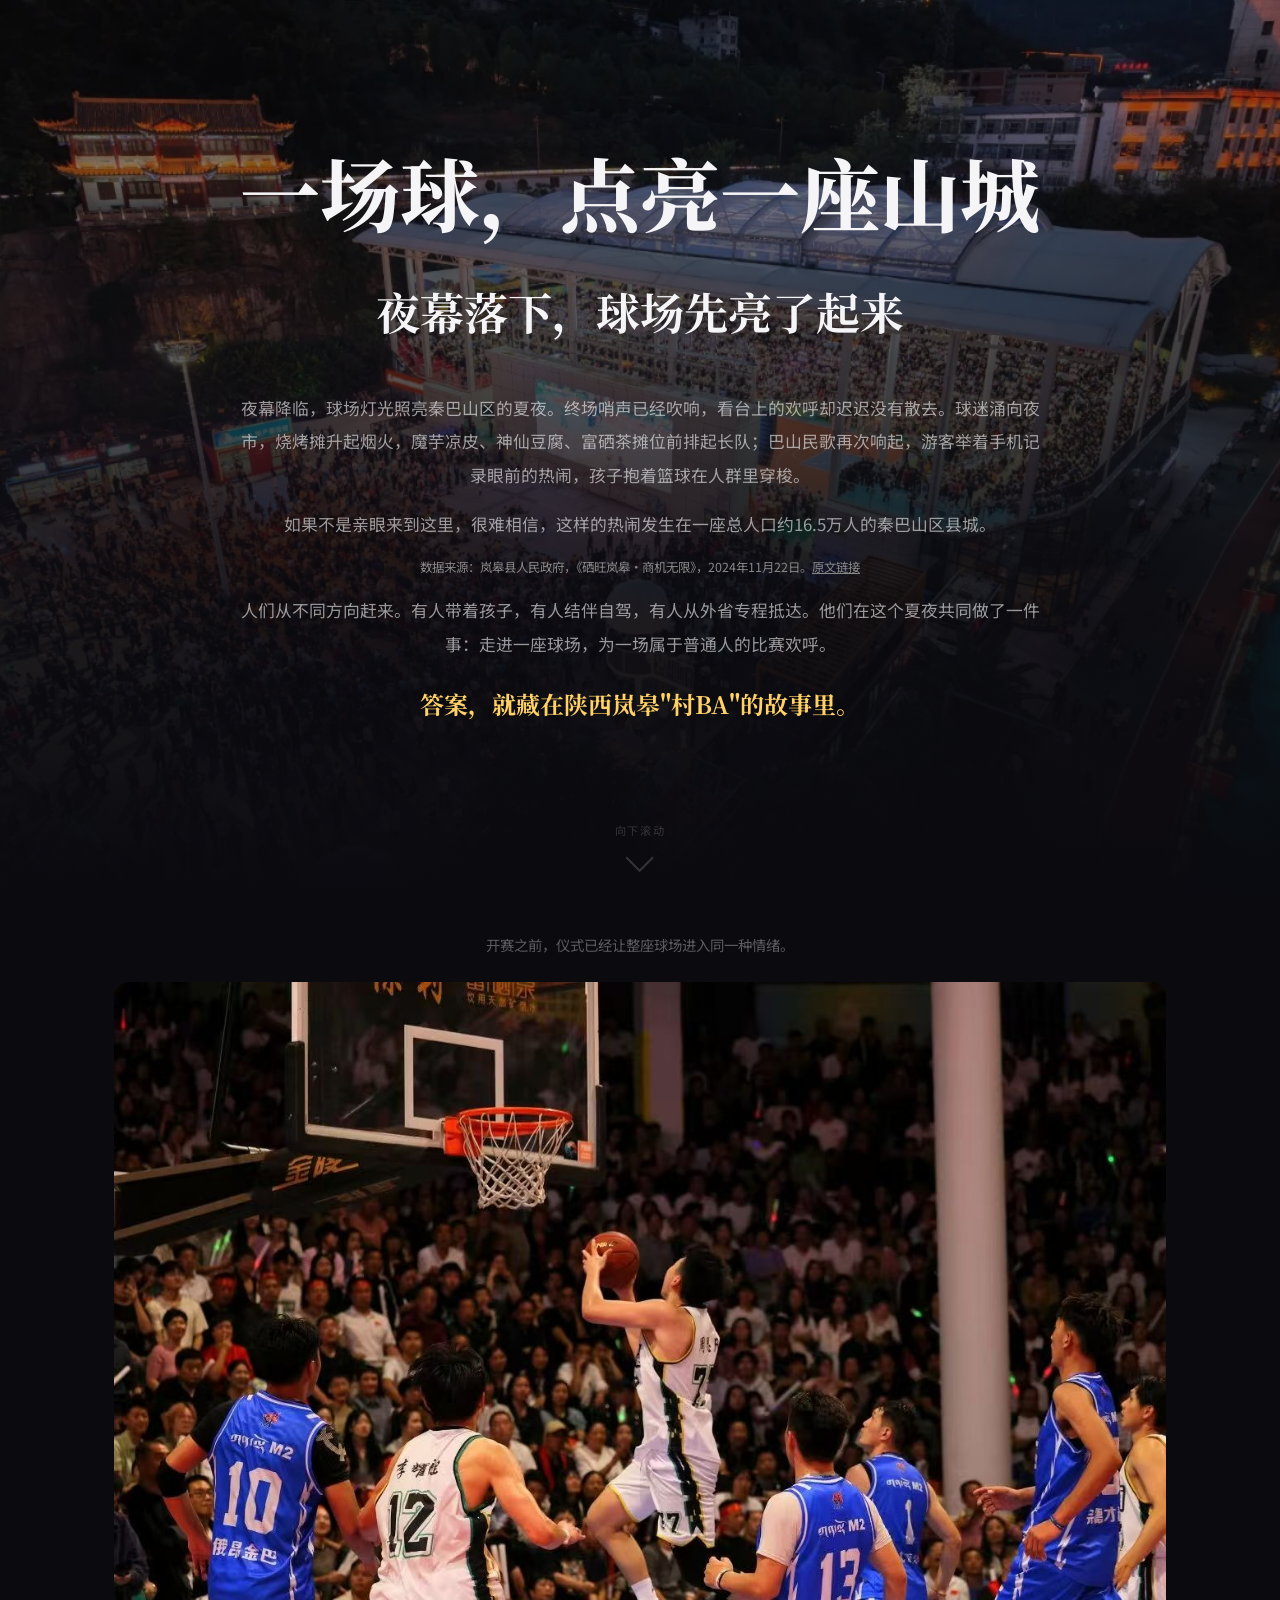
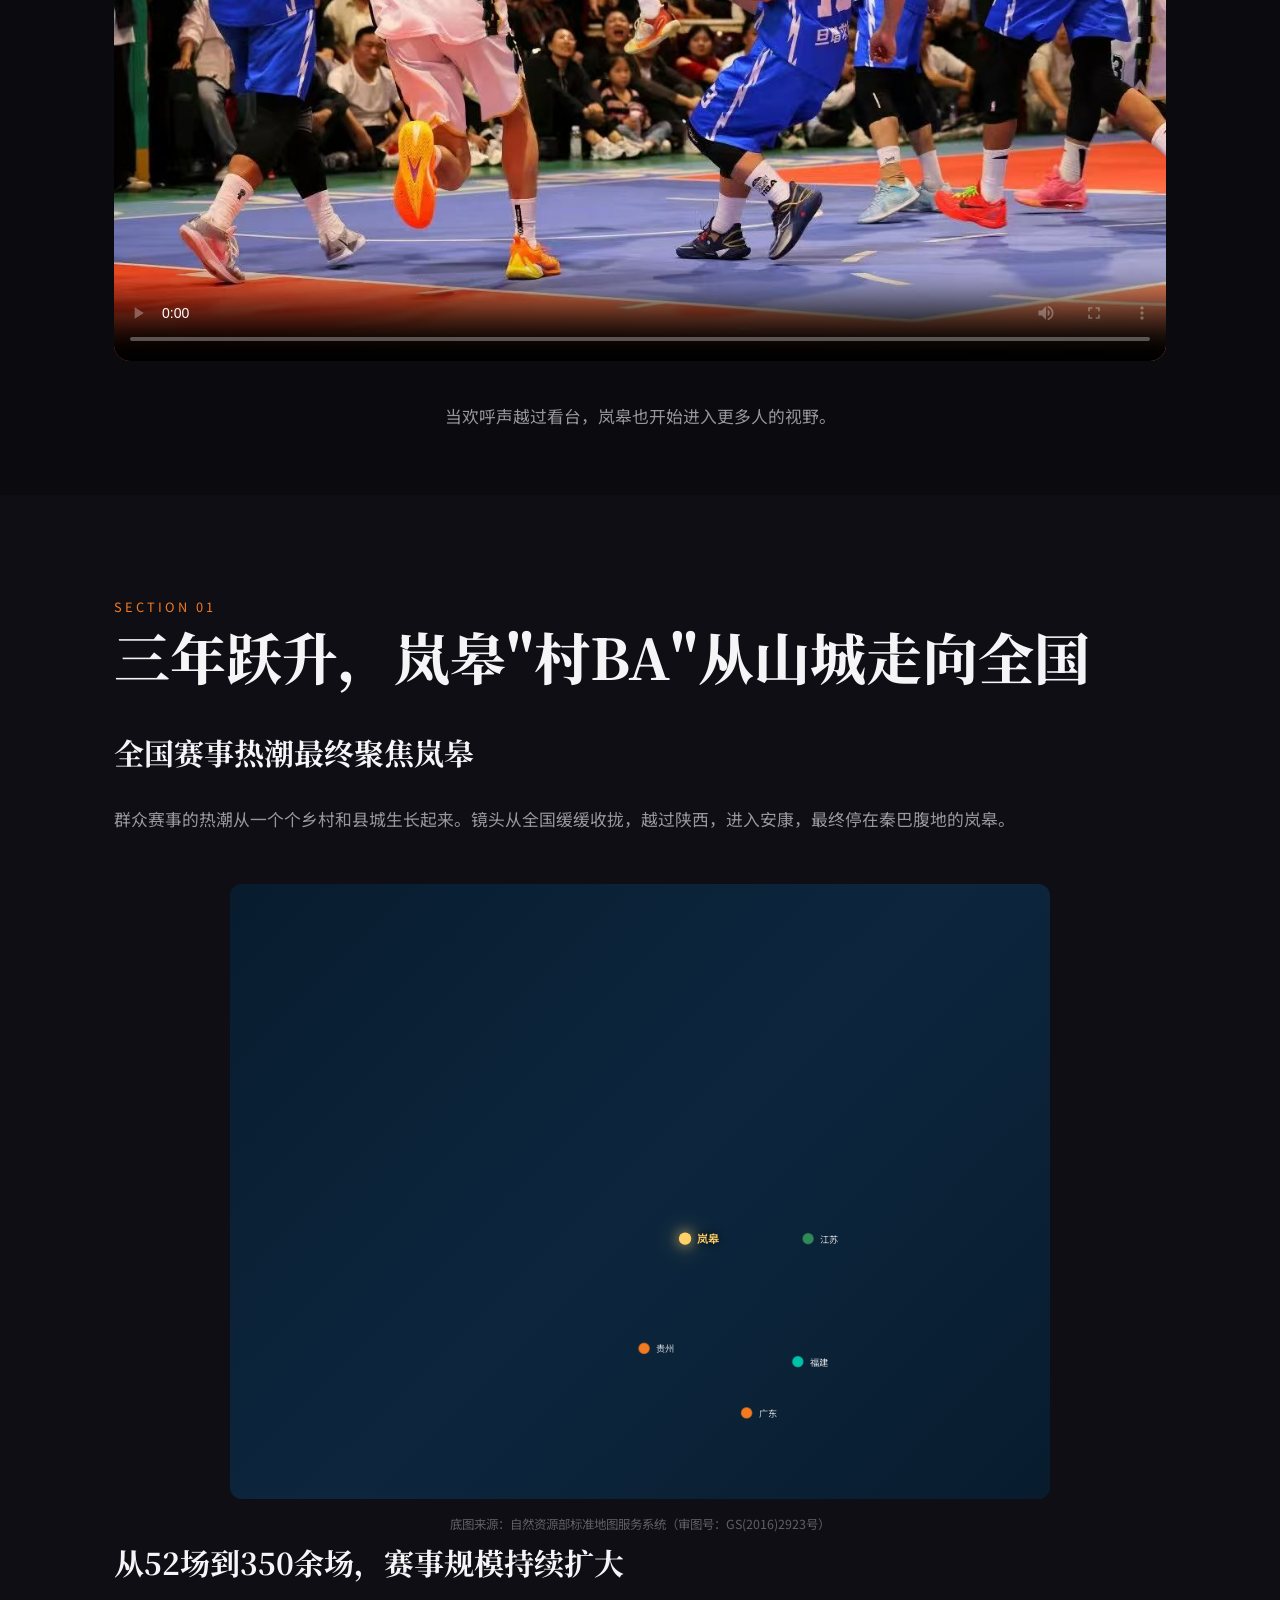
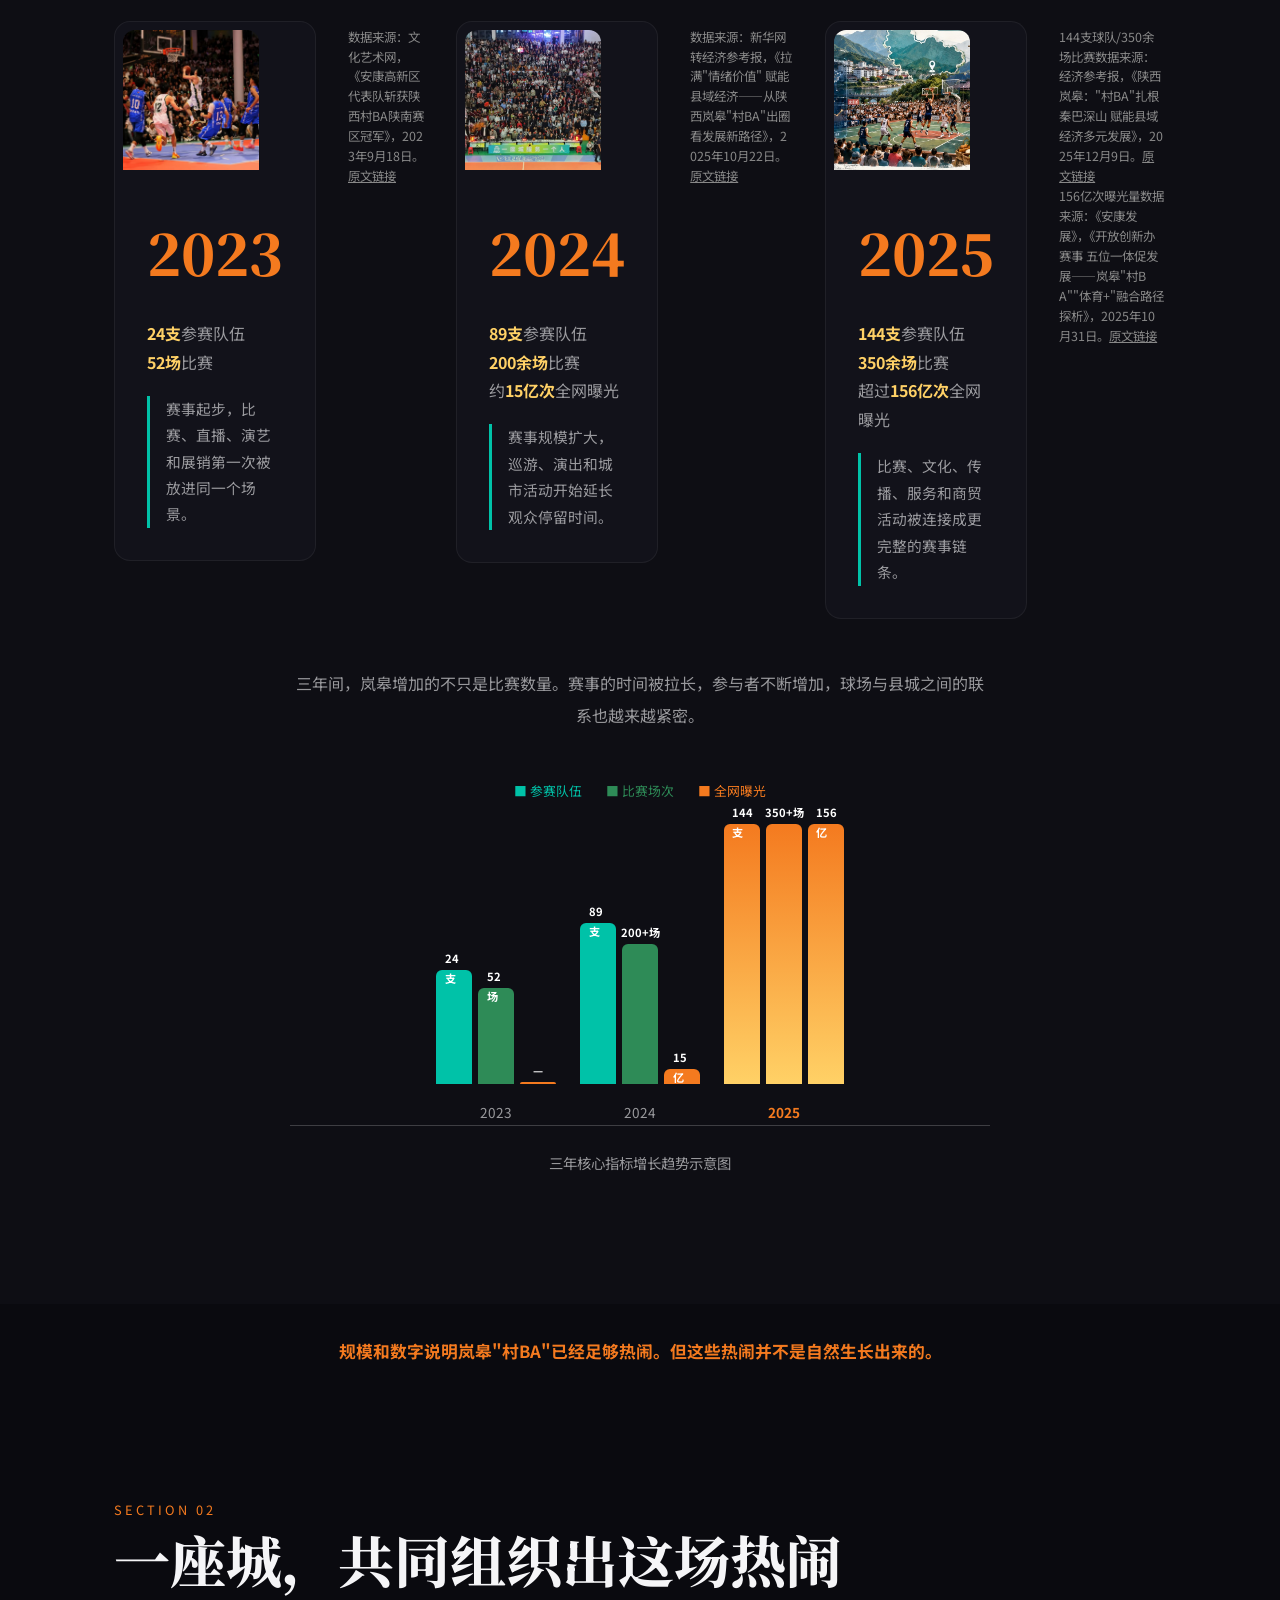
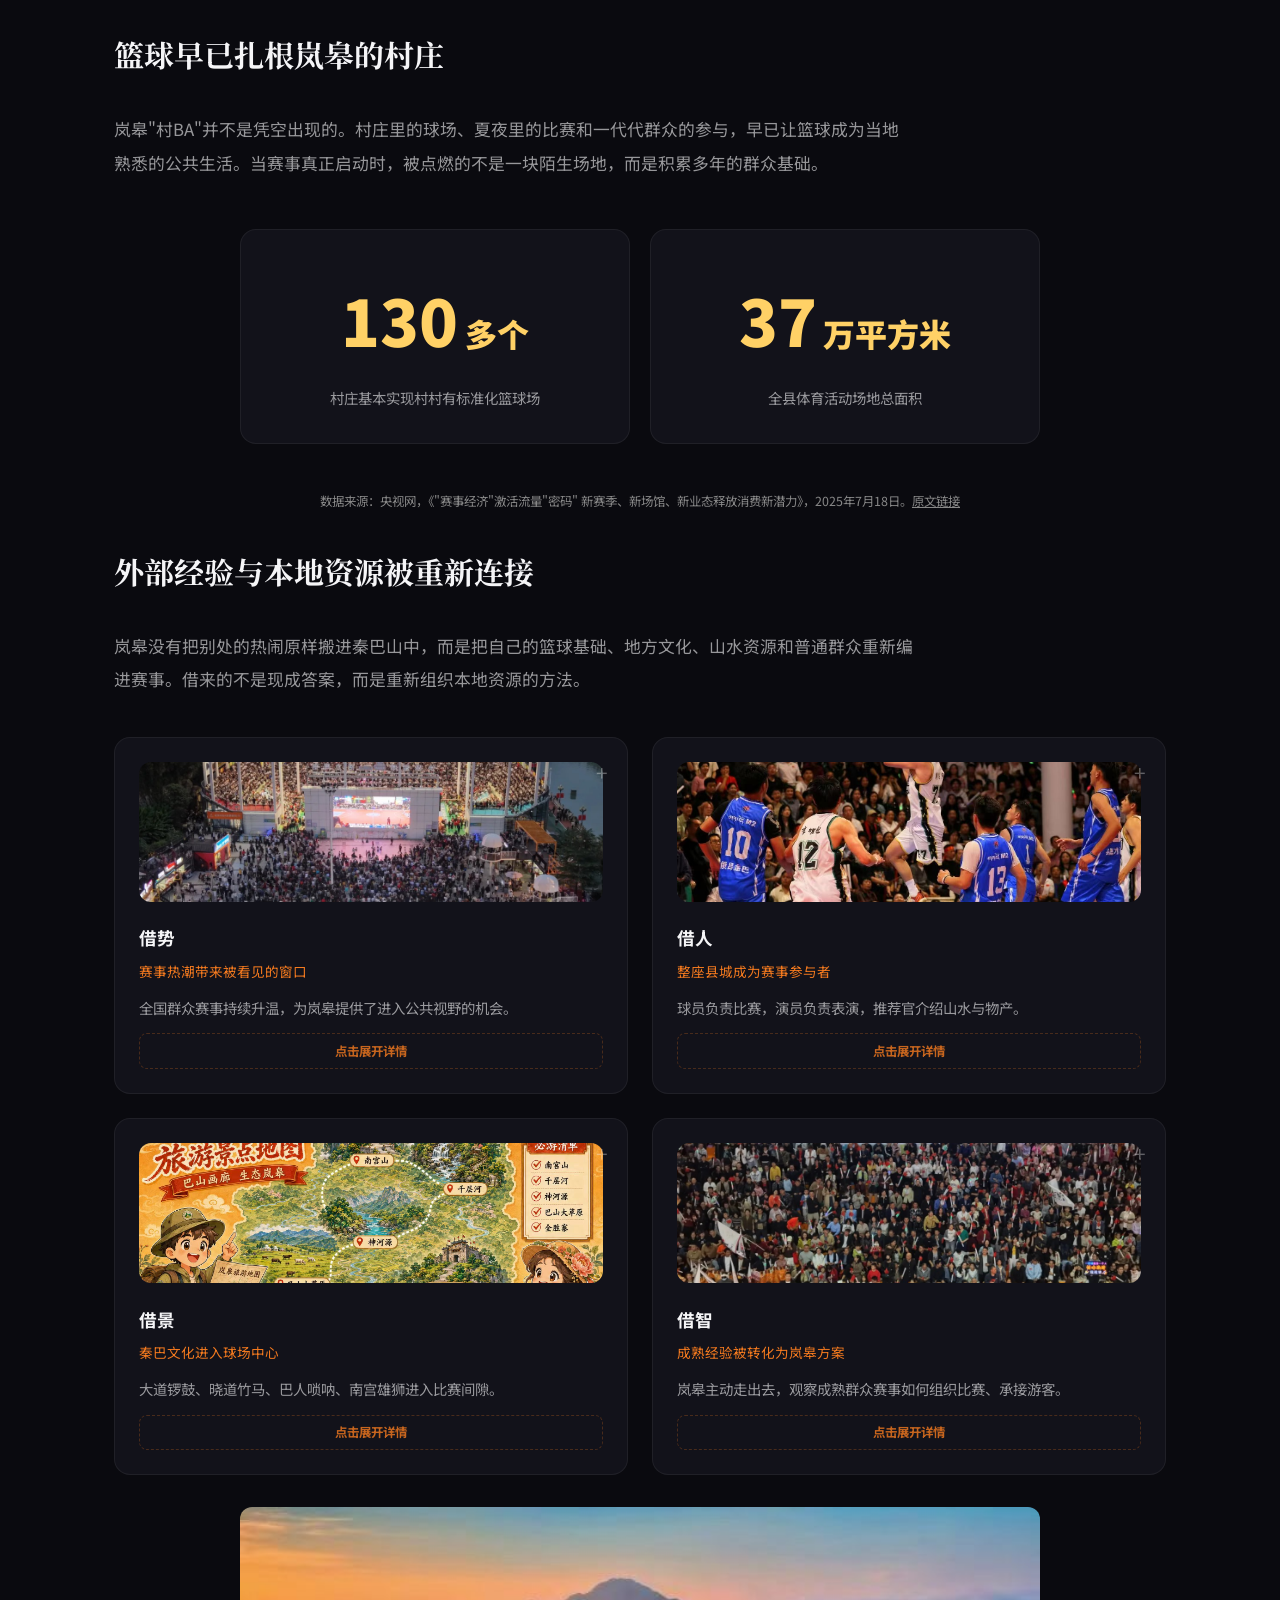
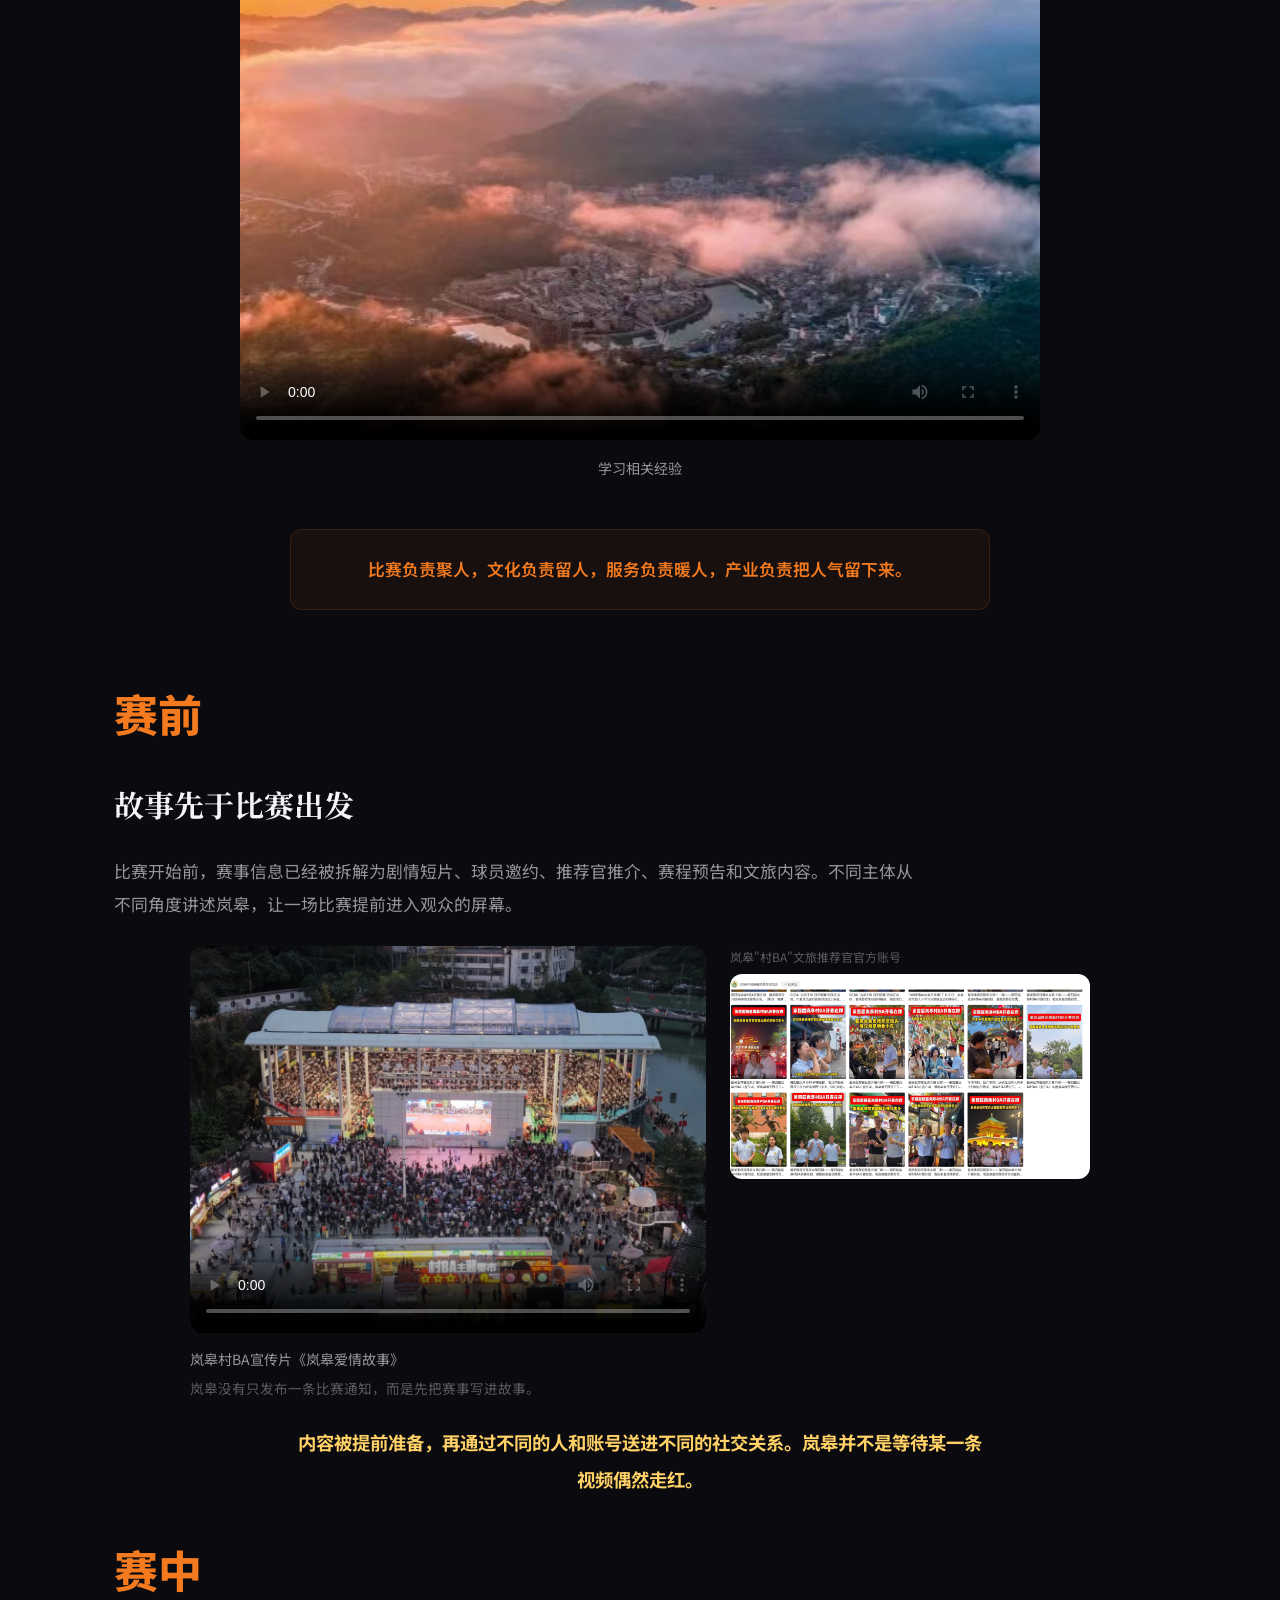
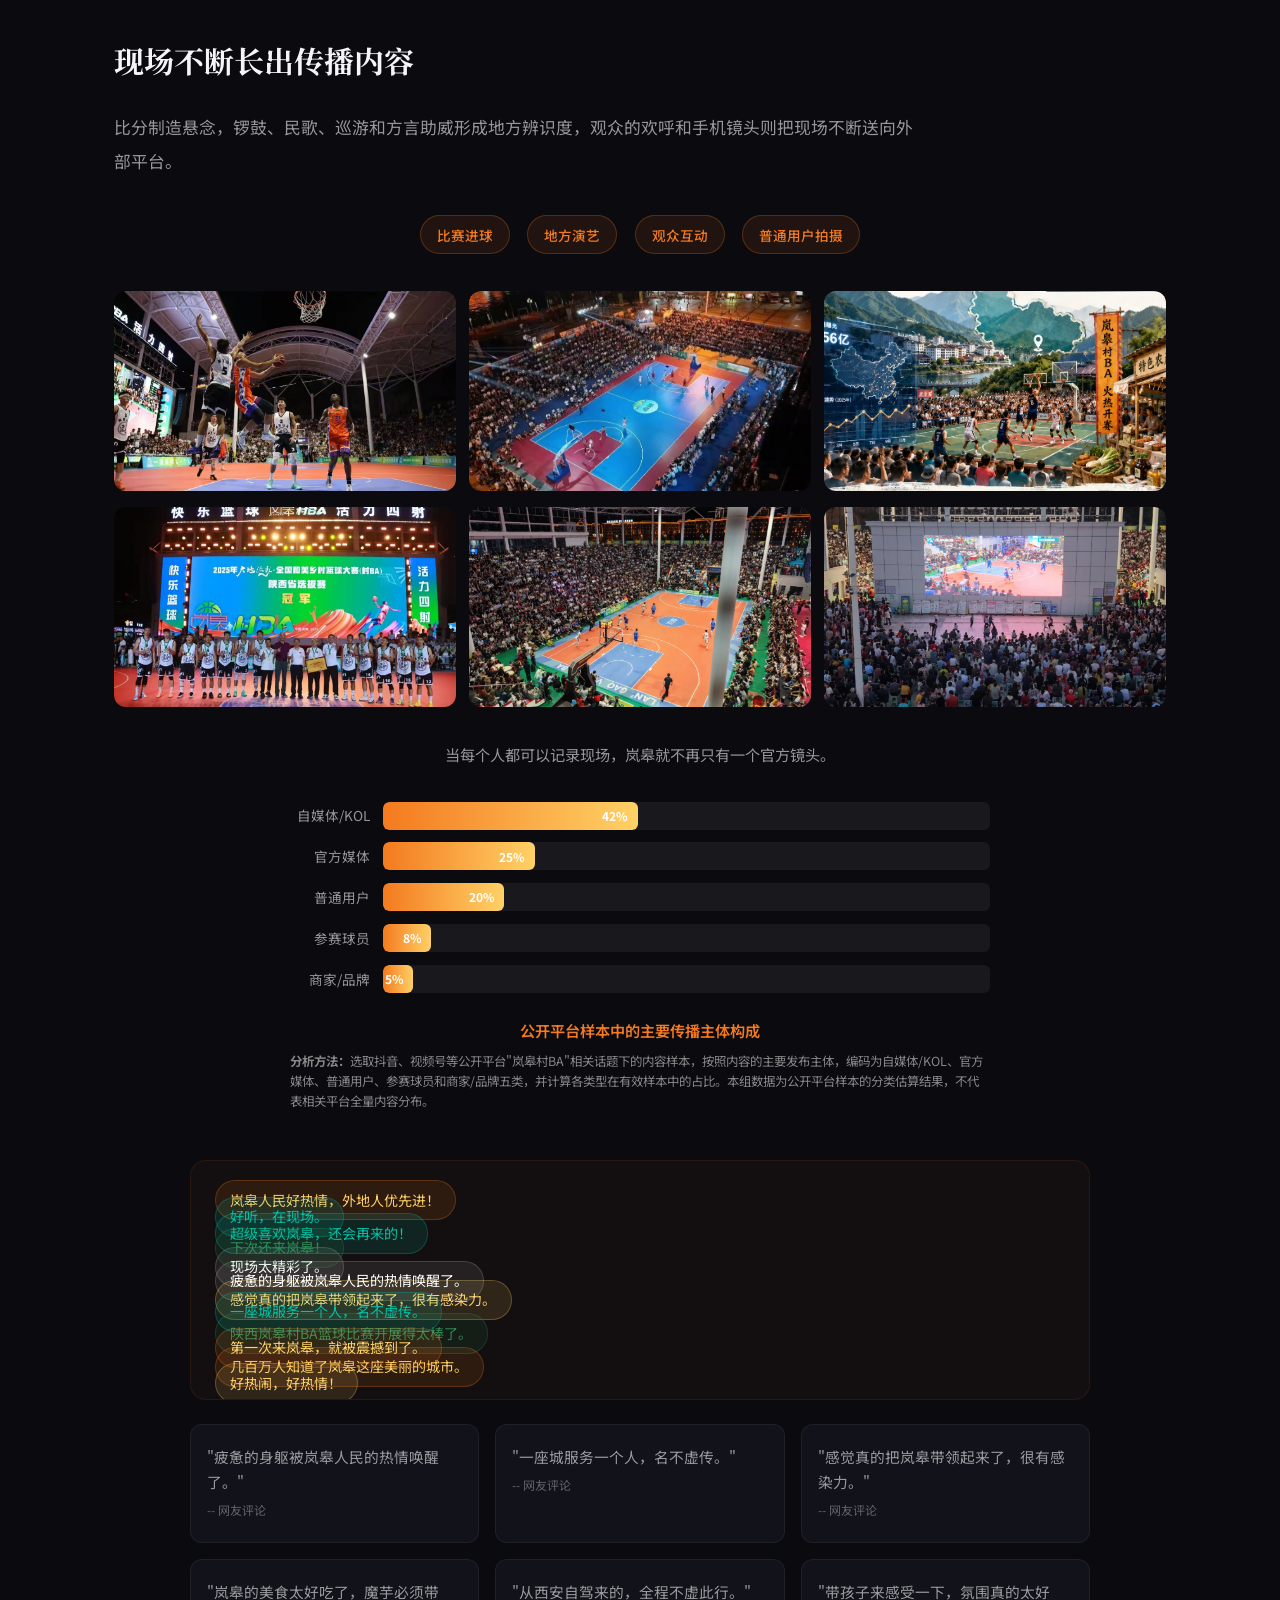
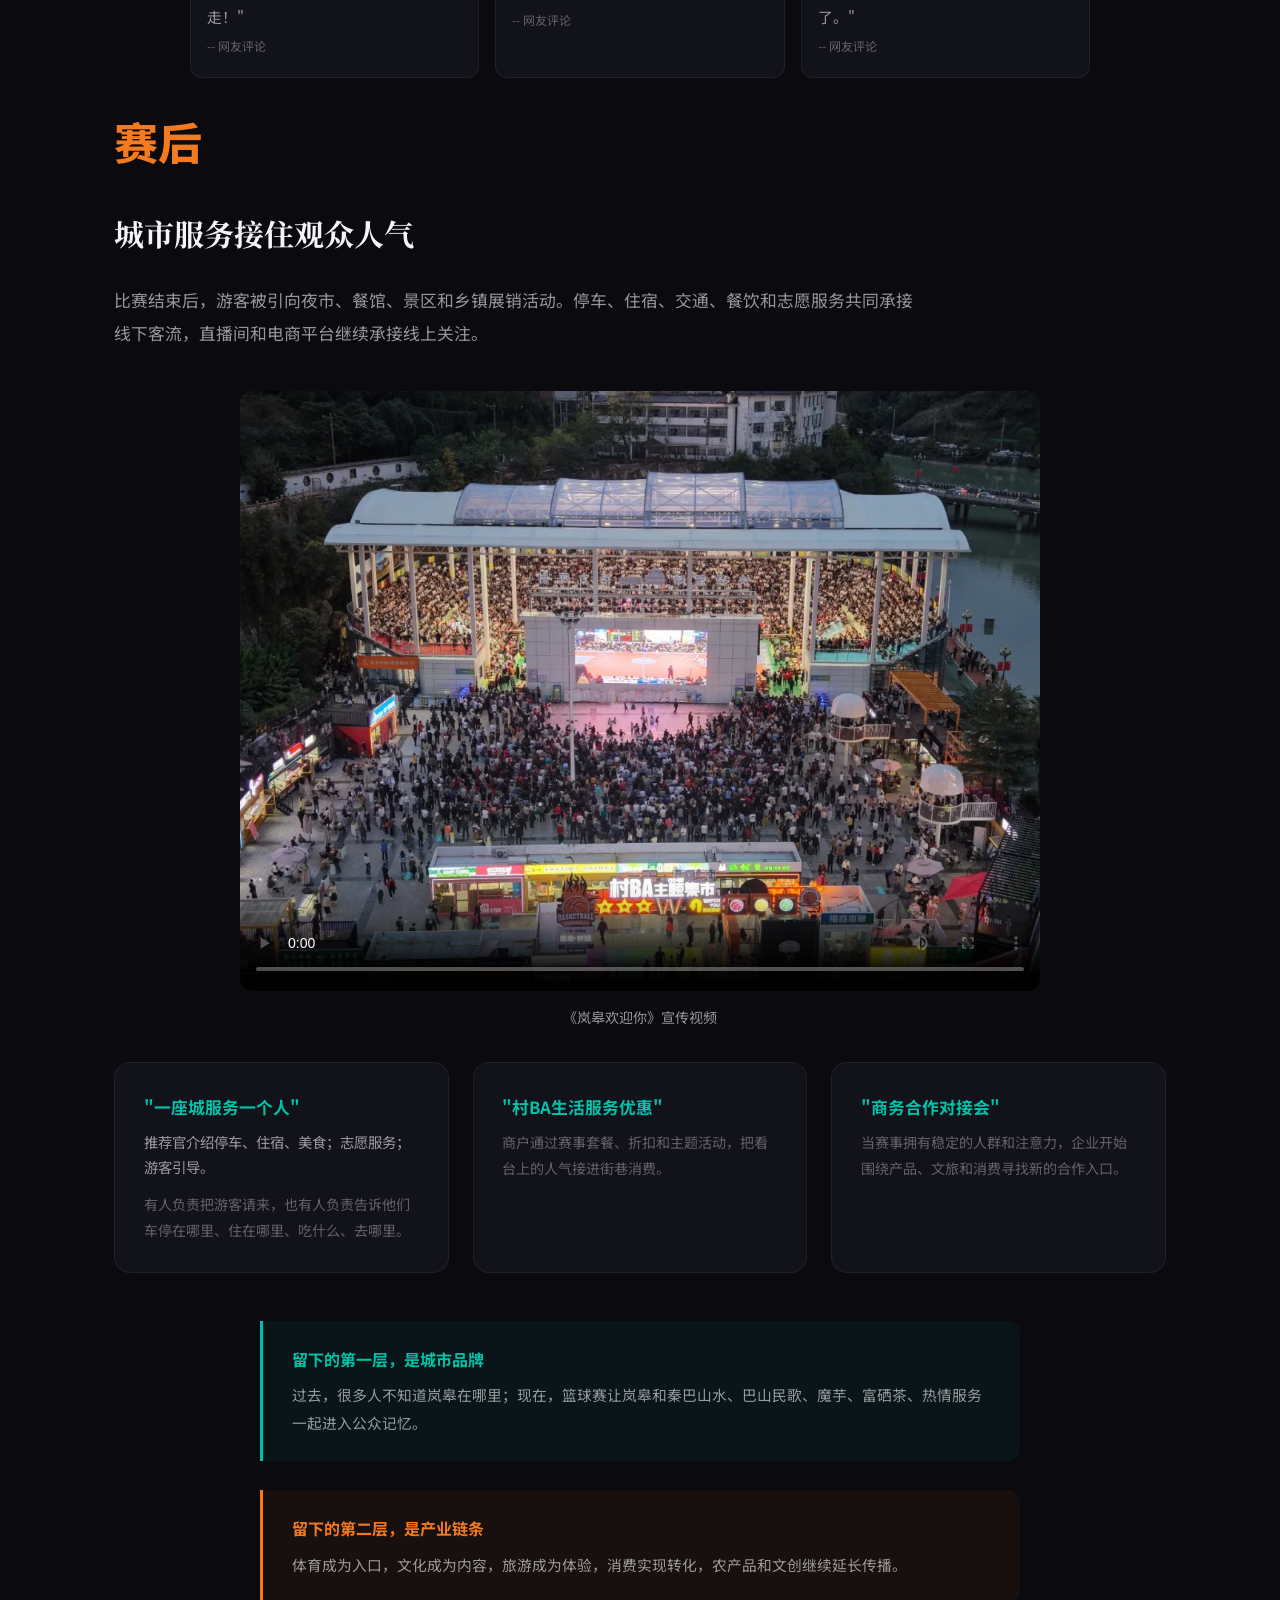
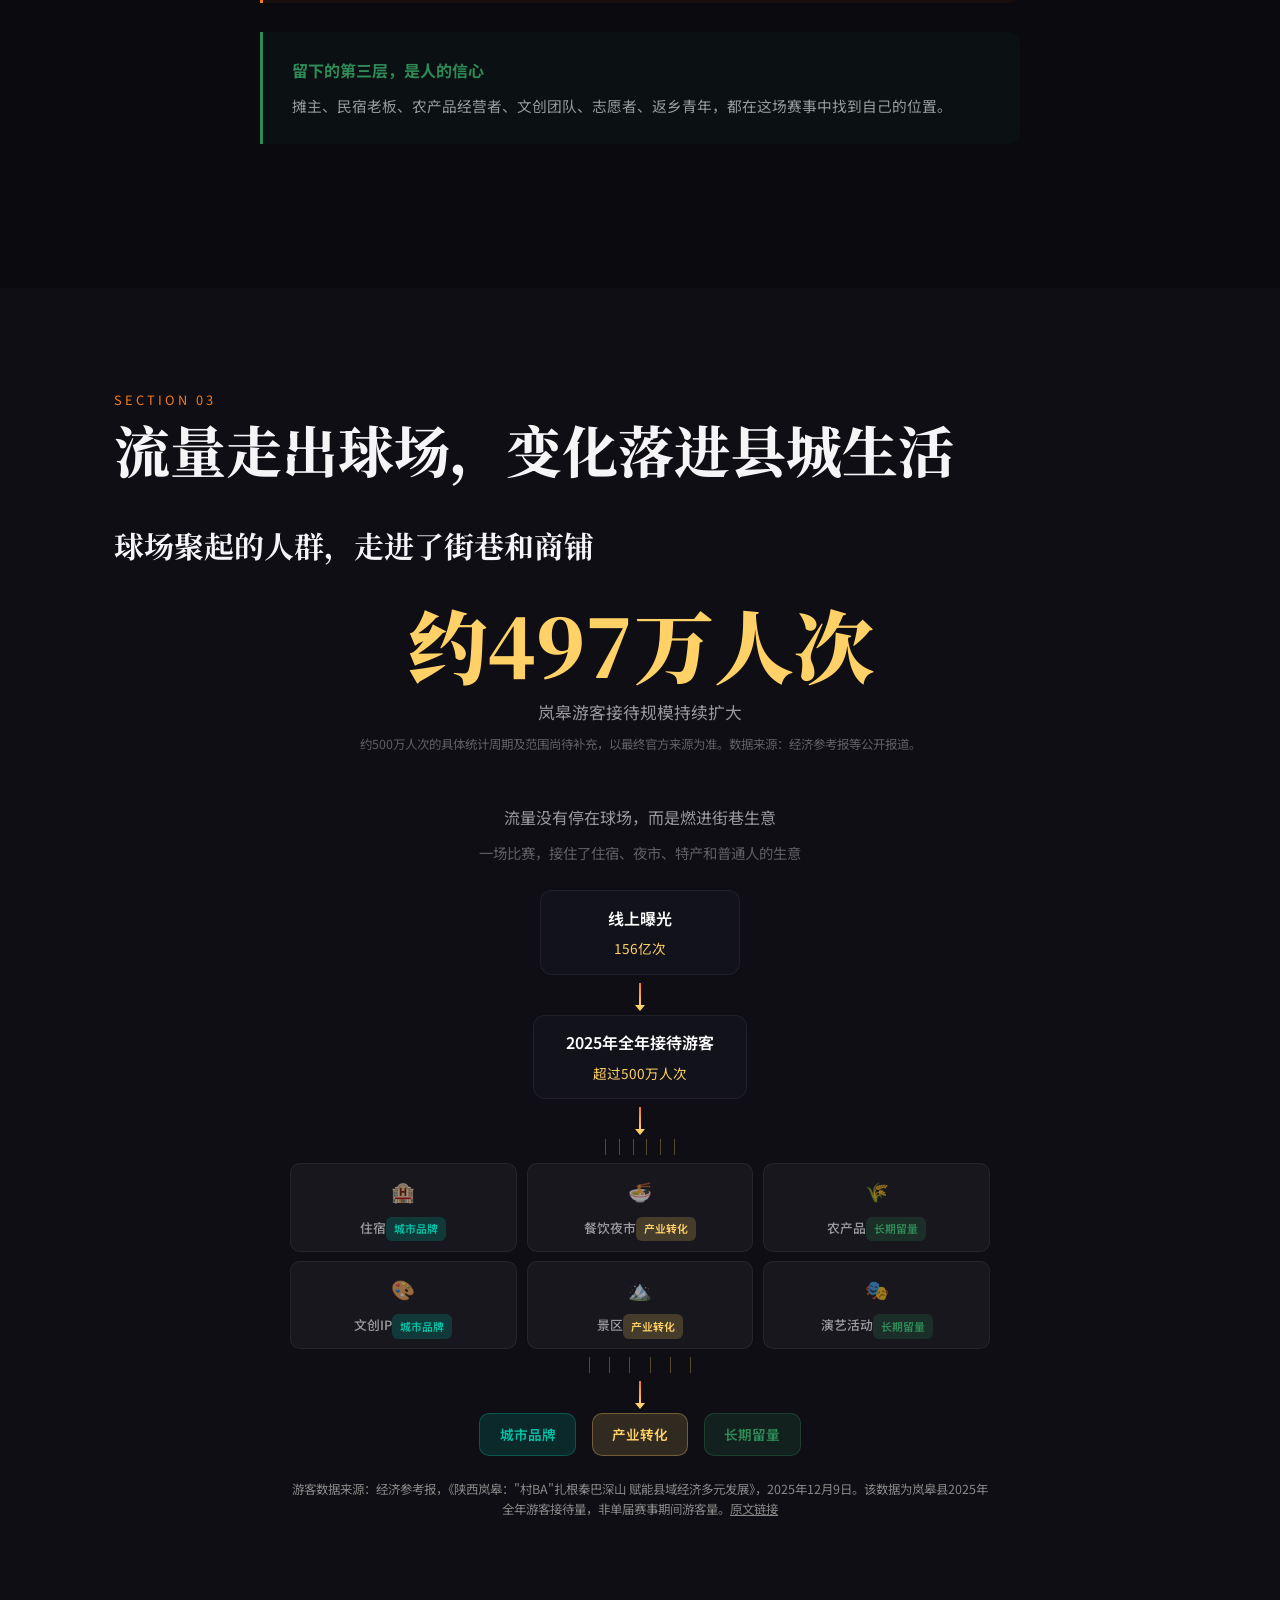
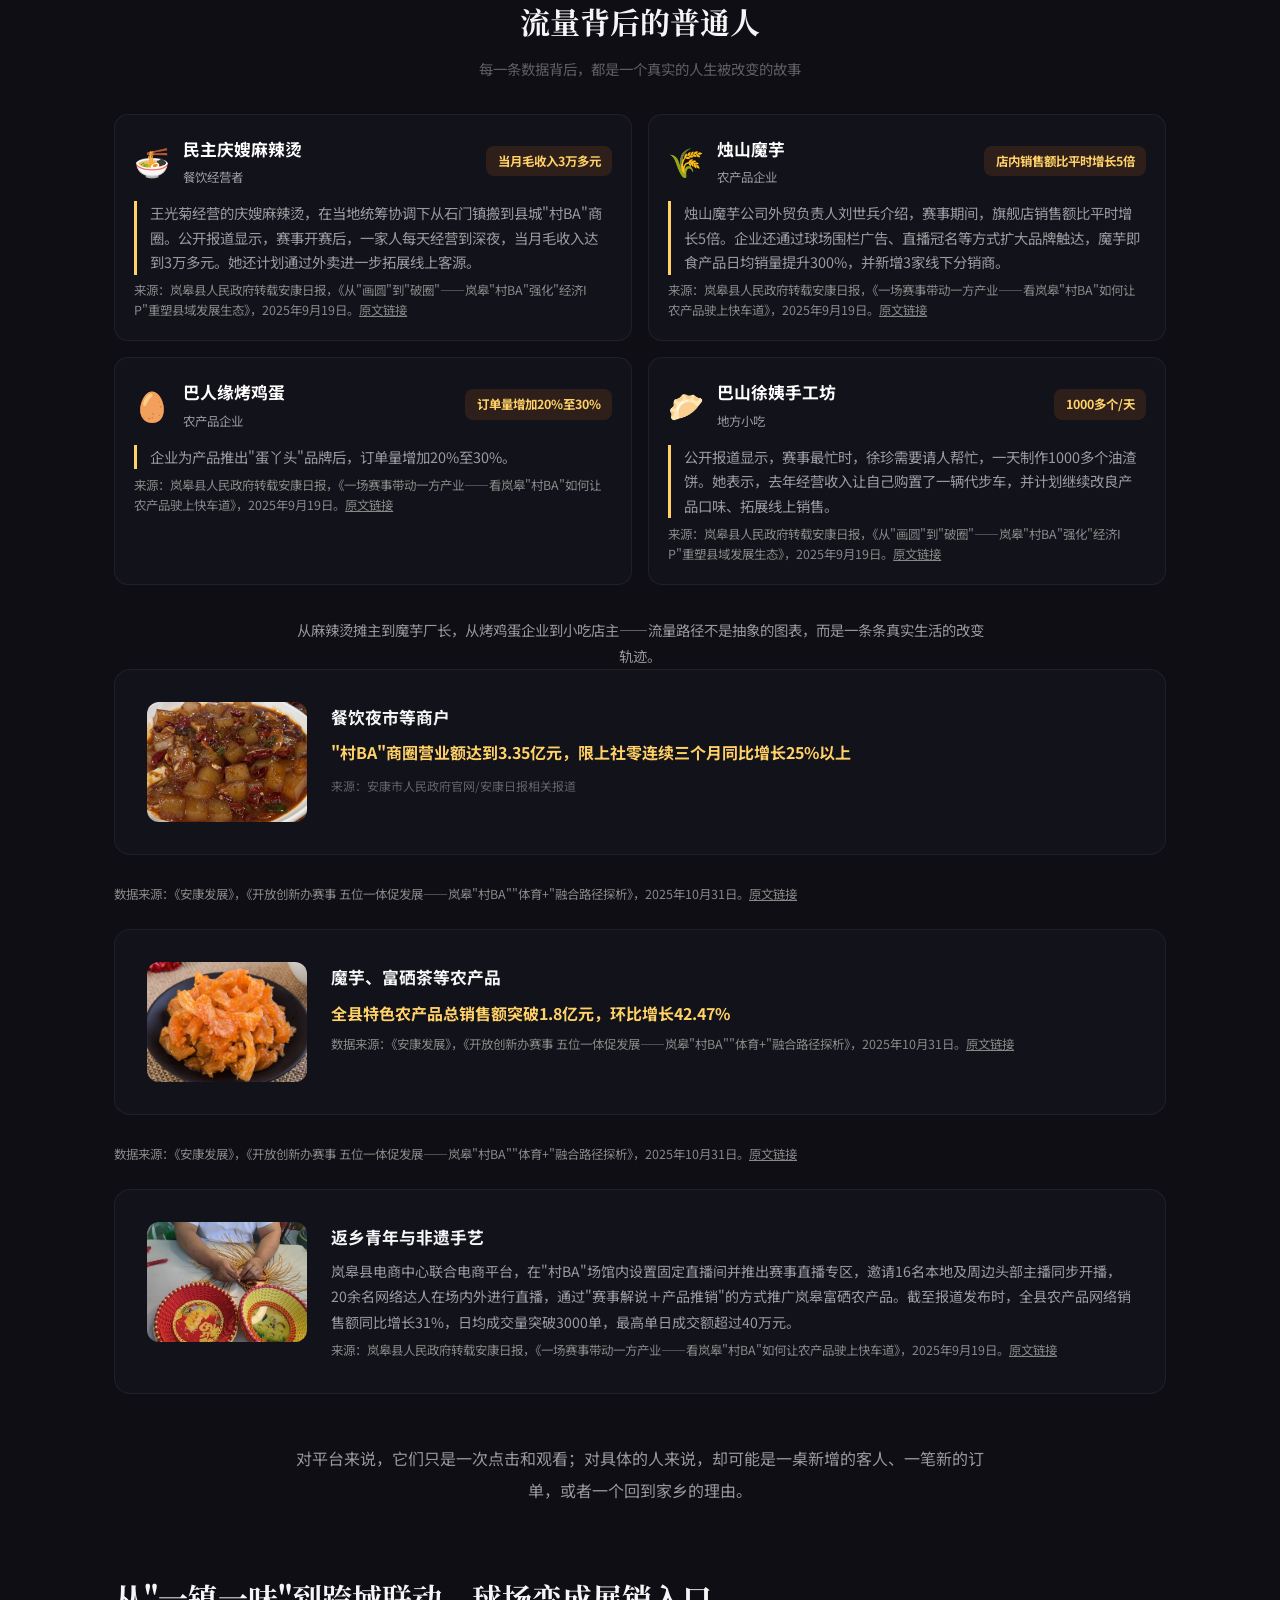
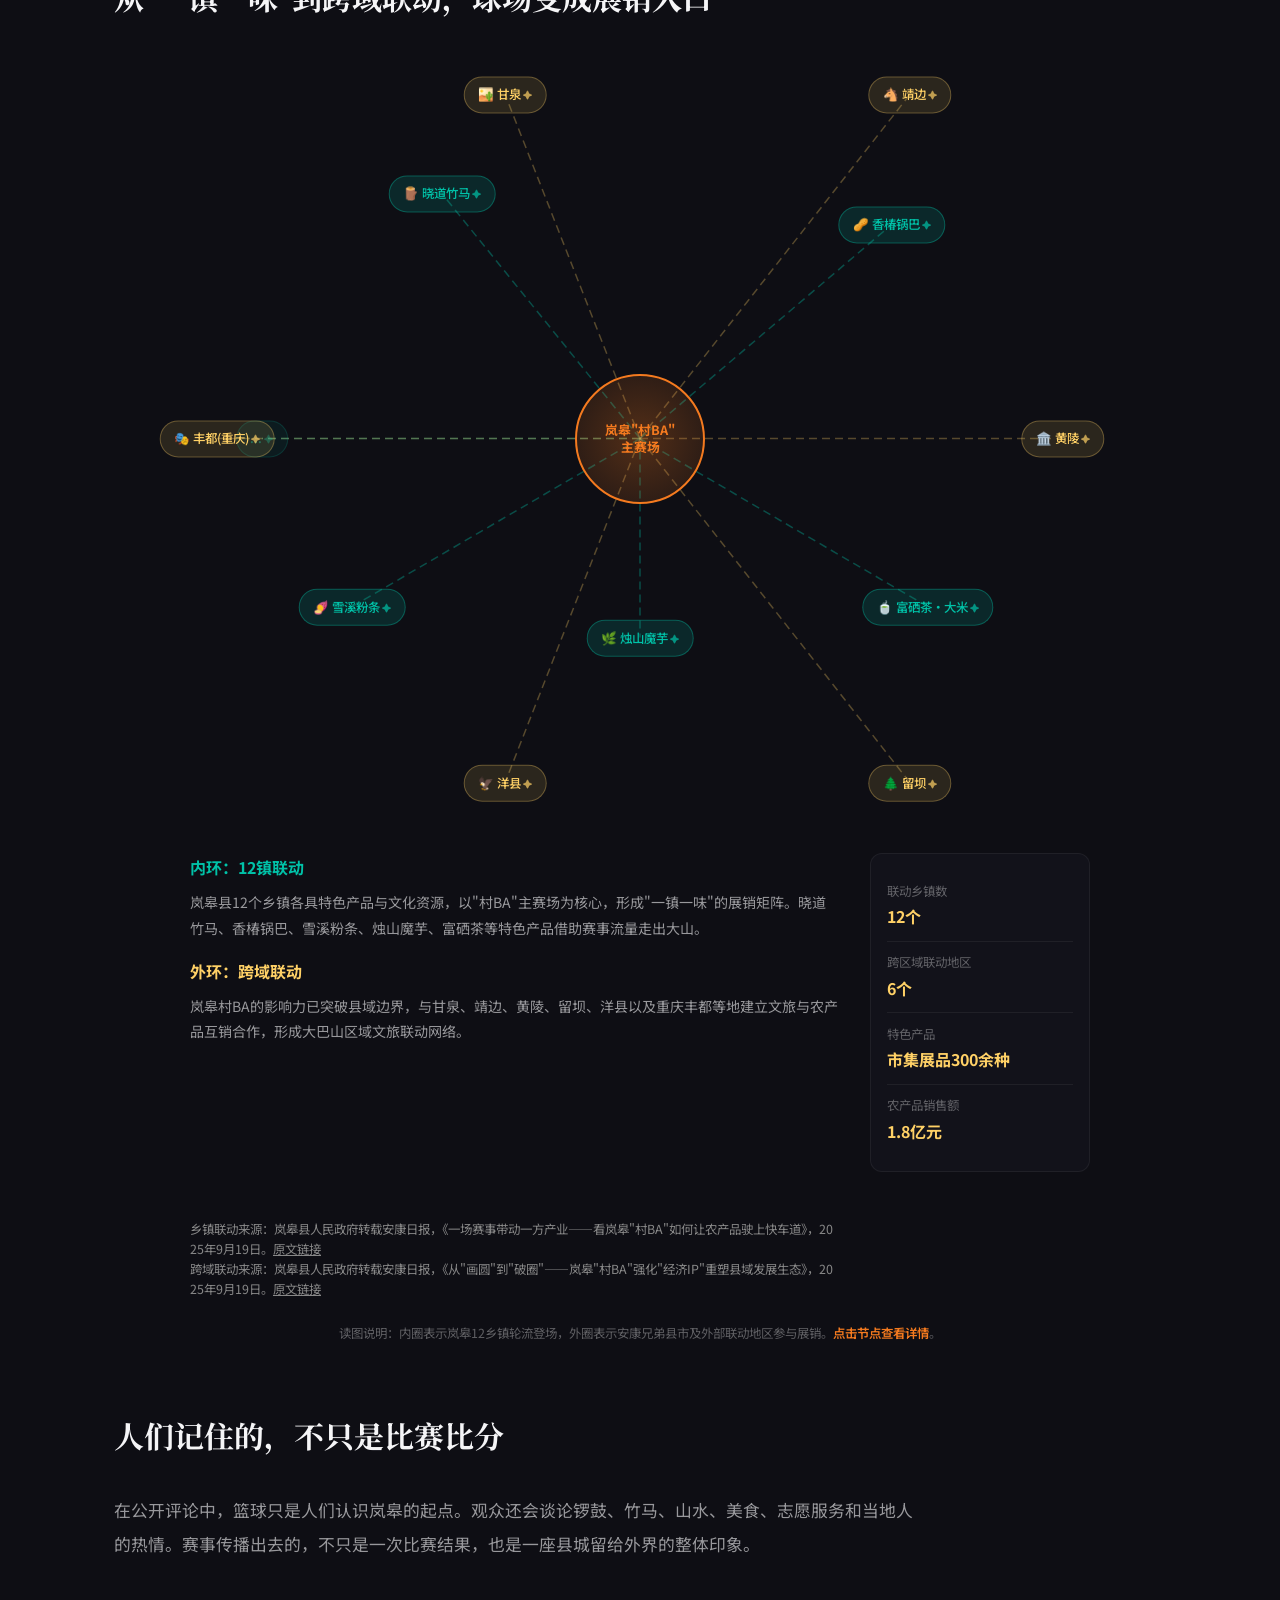
==== commit eb498ad2: "fix: 删除待填写字段+庆嫂改名+参考资料移出尾声+视频改回相对路径" ====
--- a/docs/index.html
+++ b/docs/index.html
@@ -269,7 +269,7 @@
         <video id="videoCeremony" class="section-video reveal" controls playsinline preload="metadata"
                poster="assets/photos/match-scene-1.jpg"
                style="width:100%; max-width:1100px; margin:0 auto; display:block; border-radius:16px; background:#000;">
-            <source src="https://raw.githubusercontent.com/swx-11/langao-cunba-data-news/main/docs/assets/langao-basketball-history.mp4" type="video/mp4">
+            <source src="assets/langao-basketball-history.mp4" type="video/mp4">
         </video>
         <p class="reveal" style="text-align:center; font-size:1.05rem; color:var(--surface-text-secondary); margin-top:2.5rem; max-width:700px; margin-left:auto; margin-right:auto; line-height:1.8;">当欢呼声越过看台，岚皋也开始进入更多人的视野。</p>
     </div>
@@ -492,7 +492,7 @@
         <div class="reveal" style="max-width:800px; margin:0 auto 3rem;">
             <video controls playsinline preload="metadata" poster="assets/photos/langao-scenery.jpg"
                    style="width:100%; border-radius:12px; background:#000;">
-                <source src="https://raw.githubusercontent.com/swx-11/langao-cunba-data-news/main/docs/assets/learn-from-guizhou.mp4" type="video/mp4">
+                <source src="assets/learn-from-guizhou.mp4" type="video/mp4">
             </video>
             <p style="font-size:0.88rem; color:var(--surface-text-secondary); margin-top:0.5rem; text-align:center;">学习相关经验</p>
         </div>
@@ -518,7 +518,7 @@
             <div style="flex:1; min-width:280px;">
                 <video controls playsinline preload="metadata" poster="assets/photos/cunba-panorama.jpg"
                        style="width:100%; border-radius:12px; background:#000;">
-                    <source src="https://raw.githubusercontent.com/swx-11/langao-cunba-data-news/main/docs/assets/langao-love-story.mp4" type="video/mp4">
+                    <source src="assets/langao-love-story.mp4" type="video/mp4">
                 </video>
                 <p style="font-size:0.88rem; color:var(--surface-text-secondary); margin-top:0.4rem;">岚皋村BA宣传片《岚皋爱情故事》</p>
                 <p style="font-size:0.85rem; color:var(--surface-text-muted); margin-top:0.3rem; line-height:1.7;">岚皋没有只发布一条比赛通知，而是先把赛事写进故事。</p>
@@ -601,7 +601,7 @@
         </div>
         <div class="reveal" style="max-width:700px; margin:0 auto 3rem; text-align:center;">
             <p style="font-size:0.95rem; color:var(--color-primary); font-weight:600;">公开平台样本中的主要传播主体构成</p>
-            <p class="src-note" style="text-align:left; max-width:700px; margin:0.5rem auto 0;"><strong>分析方法：</strong>选取抖音、视频号等公开平台"岚皋村BA"相关话题下的内容样本，按照内容的主要发布主体，编码为自媒体/KOL、官方媒体、普通用户、参赛球员和商家/品牌五类，并计算各类型在有效样本中的占比。本组数据为公开平台样本的分类估算结果，不代表相关平台全量内容分布。<br>样本采集时间：【待填写】<br>有效样本量：N＝【待填写】<br>采集平台：抖音、视频号<br>分类规则：每条内容按照主要发布主体归入一类<br>编码方式：【待填写】</p>
+            <p class="src-note" style="text-align:left; max-width:700px; margin:0.5rem auto 0;"><strong>分析方法：</strong>选取抖音、视频号等公开平台"岚皋村BA"相关话题下的内容样本，按照内容的主要发布主体，编码为自媒体/KOL、官方媒体、普通用户、参赛球员和商家/品牌五类，并计算各类型在有效样本中的占比。本组数据为公开平台样本的分类估算结果，不代表相关平台全量内容分布。</p>
         </div>
 
         <!-- 弹幕词云 — VOICES 引用卡设计 -->
@@ -676,7 +676,7 @@
         <div class="reveal" style="max-width:800px; margin:0 auto 2rem;">
             <video controls playsinline preload="metadata" poster="assets/photos/cunba-panorama.jpg"
                    style="width:100%; border-radius:12px; background:#000;">
-                <source src="https://raw.githubusercontent.com/swx-11/langao-cunba-data-news/main/docs/assets/langao-welcome.mp4" type="video/mp4">
+                <source src="assets/langao-welcome.mp4" type="video/mp4">
             </video>
             <p style="font-size:0.88rem; color:var(--surface-text-secondary); margin-top:0.4rem; text-align:center;">《岚皋欢迎你》宣传视频</p>
         </div>
@@ -837,7 +837,7 @@
                 <div class="character-card">
                     <div class="card-header">
                         <span class="card-icon">🍜</span>
-                        <div><div class="card-name">庆嫂麻辣烫</div><div class="card-type">餐饮经营者</div></div>
+                        <div><div class="card-name">民主庆嫂麻辣烫</div><div class="card-type">餐饮经营者</div></div>
                         <div class="card-stat">当月毛收入3万多元</div>
                     </div>
                     <div class="card-quote">王光菊经营的庆嫂麻辣烫，在当地统筹协调下从石门镇搬到县城"村BA"商圈。公开报道显示，赛事开赛后，一家人每天经营到深夜，当月毛收入达到3万多元。她还计划通过外卖进一步拓展线上客源。</div>
@@ -963,7 +963,7 @@
 
         <!-- 评论引用 -->
         <div class="reveal footnote" style="max-width:700px; margin:0 auto 3rem; text-align:center;">
-            评论选取自抖音、视频号等公开平台"岚皋村BA"相关话题下的公开评论。<br><strong>分析方法：</strong>选取抖音、视频号等公开平台"岚皋村BA"相关话题下的公开评论样本，完成去重、分词，并剔除"的""了"等停用词后进行词频统计，提取高频特征词。本组数据为公开平台抽样分析结果，不代表相关平台全量评论。<br>评论采集时间：【待填写】<br>有效评论数量：N＝【待填写】<br>采集平台：抖音、视频号<br>去重规则：【待填写】<br>分词工具或处理方式：【待填写】<br>停用词表：【待填写】
+            评论选取自抖音、视频号等公开平台"岚皋村BA"相关话题下的公开评论。<br><strong>分析方法：</strong>选取抖音、视频号等公开平台"岚皋村BA"相关话题下的公开评论样本，完成去重、分词，并剔除"的""了"等停用词后进行词频统计，提取高频特征词。本组数据为公开平台抽样分析结果，不代表相关平台全量评论。
         </div>
 
         <!-- IP内容 -->
@@ -1005,22 +1005,23 @@
             <div class="orbit-item orbit-right-1" id="orbitRight1">篮球只是那根火柴。<br><br>真正被点亮的，<br>是一座秦巴小城<br>被看见、被记住，<br>也被重新选择的可能。</div>
             <div class="orbit-item orbit-final" id="orbitFinal"></div>
         </div>
-        <div class="reveal" style="max-width:900px; margin:0 auto; padding:3rem 0; border-top:1px solid var(--surface-border);">
-            <h4 style="font-size:0.95rem; color:var(--surface-text-secondary); margin-bottom:1rem;">主要参考资料</h4>
-            <ol style="font-size:0.8rem; color:var(--surface-text-muted); line-height:2.2; padding-left:1.5rem;">
-                <li>《硒旺岚皋·商机无限》——岚皋县人民政府</li>
-                <li>《安康高新区代表队斩获陕西村BA陕南赛区冠军》——文化艺术网</li>
-                <li>《拉满"情绪价值" 赋能县域经济——从陕西岚皋"村BA"出圈看发展新路径》——新华网转经济参考报</li>
-                <li>《陕西岚皋："村BA"扎根秦巴深山 赋能县域经济多元发展》——经济参考报</li>
-                <li>《开放创新办赛事 五位一体促发展——岚皋"村BA""体育+"融合路径探析》——《安康发展》</li>
-                <li>《"赛事经济"激活流量"密码" 新赛季、新场馆、新业态释放消费新潜力》——央视网</li>
-                <li>《从"画圆"到"破圈"——岚皋"村BA"强化"经济IP"重塑县域发展生态》——岚皋县人民政府转载安康日报</li>
-                <li>《一场赛事带动一方产业——看岚皋"村BA"如何让农产品驶上快车道》——岚皋县人民政府转载安康日报</li>
-                <li>自然资源部标准地图服务系统</li>
-            </ol>
-        </div>
     </div>
 </section>
+
+<div style="max-width:900px; margin:0 auto; padding:4rem 1.5rem 6rem; border-top:1px solid var(--surface-border);">
+    <h4 style="font-size:0.95rem; color:var(--surface-text-secondary); margin-bottom:1rem;">主要参考资料</h4>
+    <ol style="font-size:0.8rem; color:var(--surface-text-muted); line-height:2.2; padding-left:1.5rem;">
+        <li>《硒旺岚皋·商机无限》——岚皋县人民政府</li>
+        <li>《安康高新区代表队斩获陕西村BA陕南赛区冠军》——文化艺术网</li>
+        <li>《拉满"情绪价值" 赋能县域经济——从陕西岚皋"村BA"出圈看发展新路径》——新华网转经济参考报</li>
+        <li>《陕西岚皋："村BA"扎根秦巴深山 赋能县域经济多元发展》——经济参考报</li>
+        <li>《开放创新办赛事 五位一体促发展——岚皋"村BA""体育+"融合路径探析》——《安康发展》</li>
+        <li>《"赛事经济"激活流量"密码" 新赛季、新场馆、新业态释放消费新潜力》——央视网</li>
+        <li>《从"画圆"到"破圈"——岚皋"村BA"强化"经济IP"重塑县域发展生态》——岚皋县人民政府转载安康日报</li>
+        <li>《一场赛事带动一方产业——看岚皋"村BA"如何让农产品驶上快车道》——岚皋县人民政府转载安康日报</li>
+        <li>自然资源部标准地图服务系统</li>
+    </ol>
+</div>
 
 <script>
 document.addEventListener('DOMContentLoaded', function() {
